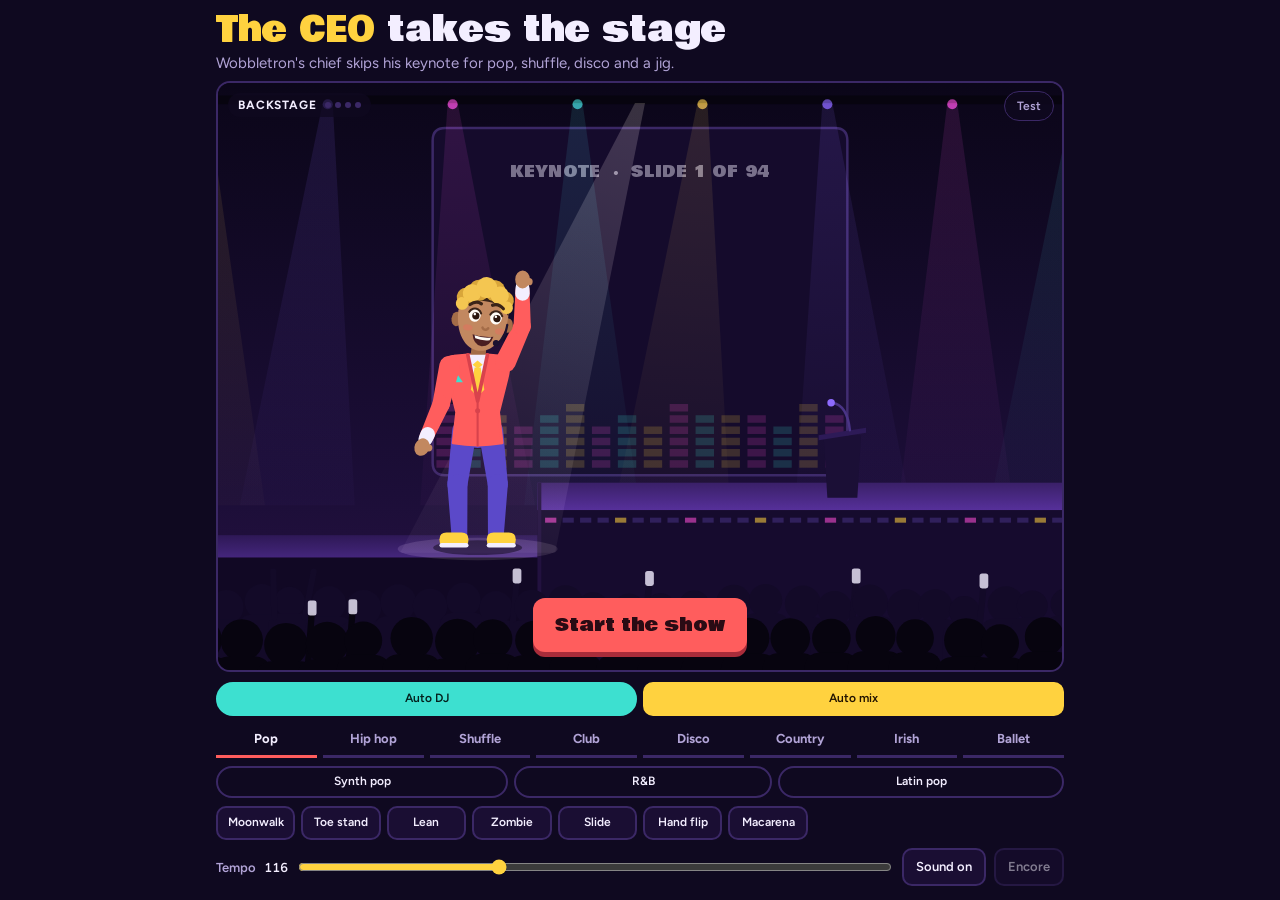
==== ceo-keynote-dance/index.html @ d590b56a "Add CEO Keynote Dance page A single-file dance toy served at /ceo-keynote-dance/. The source copy is" ====
<!DOCTYPE html>
<html lang="en">
<head>
<meta charset="utf-8">
<meta name="viewport" content="width=device-width, initial-scale=1">
<title>CEO Keynote Dance</title>
<link href="https://fonts.googleapis.com/css2?family=Bowlby+One&family=Figtree:wght@400;600;700&display=swap" rel="stylesheet">
<style>
:root{
  /* layout: one-screen stage toy. Title strip, the stage canvas takes all spare height, control deck docked below. */
  --night:#0F0920;
  --deck:#1A0E33;
  --line:#3B2866;
  --coral:#FF5D5D;
  --sun:#FFD23F;
  --aqua:#3DE0D0;
  --paper:#F3EEFF;
  --muted:#B1A3D6;
  --display:"Bowlby One","Arial Black",Impact,sans-serif;
  --body:"Figtree",system-ui,-apple-system,"Segoe UI",Roboto,sans-serif;
  color-scheme:dark;
}
*{box-sizing:border-box}
[hidden]{display:none!important}
html,body{height:100%;margin:0}
body{background:var(--night);color:var(--paper);font-family:var(--body);-webkit-font-smoothing:antialiased;overscroll-behavior:none}
.app{height:100%;min-height:640px;max-width:880px;margin:0 auto;display:flex;flex-direction:column}

.top{padding:12px 16px 8px}
h1{font-family:var(--display);font-weight:400;font-size:clamp(21px,6vw,34px);line-height:1.05;margin:0;color:var(--sun);text-wrap:balance}
h1 span{color:var(--paper)}
.top p{margin:5px 0 0;color:var(--muted);font-size:14px;line-height:1.35}
@media (max-height:780px){ .top p{display:none} }

.stage{position:relative;flex:1 1 auto;min-height:280px;margin:0 16px;border:2px solid var(--line);border-radius:14px;overflow:hidden;background:#0B0619}
canvas{position:absolute;inset:0;width:100%;height:100%;display:block;touch-action:manipulation;cursor:pointer}
.hud{position:absolute;top:10px;left:10px;max-width:calc(100% - 76px);display:flex;align-items:center;gap:8px;padding:5px 10px;border-radius:999px;background:rgba(15,9,32,.74);font-size:12px;font-weight:700;letter-spacing:.07em;text-transform:uppercase;pointer-events:none}
#now{min-width:0;overflow:hidden;text-overflow:ellipsis;white-space:nowrap}
.dots{display:flex;gap:4px;flex:none}
.dots i{width:6px;height:6px;border-radius:50%;background:var(--line)}
.dots i.on{background:var(--sun)}
.go{position:absolute;left:50%;bottom:18px;transform:translateX(-50%);font-family:var(--display);font-size:18px;color:#2A0B14;background:var(--coral);border:0;border-radius:12px;padding:13px 22px;box-shadow:0 5px 0 #A92C3A;cursor:pointer;white-space:nowrap}
.go:active{transform:translate(-50%,3px);box-shadow:0 2px 0 #A92C3A}
.hint{position:absolute;left:50%;bottom:8px;transform:translateX(-50%);margin:0;font-size:12px;font-weight:600;color:var(--paper);background:rgba(15,9,32,.74);padding:4px 10px;border-radius:999px;pointer-events:none;white-space:nowrap}
.hint.warn{background:var(--coral);color:#2A0B14}
.mini{position:absolute;top:8px;right:8px;font:600 12px/1 var(--body);color:var(--muted);background:rgba(15,9,32,.74);border:1px solid var(--line);border-radius:999px;padding:8px 12px;cursor:pointer}
.mini:disabled{opacity:.6;cursor:default}
.report{position:absolute;inset:8px;z-index:2;display:flex;flex-direction:column;gap:8px;padding:14px;border:2px solid var(--line);border-radius:12px;background:rgba(15,9,32,.96);font-size:13px;line-height:1.4;overflow:auto}
.report h2{font-family:var(--display);font-weight:400;font-size:18px;margin:0;color:var(--sun)}
.report .sum{margin:0;font-weight:700}
.report .sum.ok{color:var(--aqua)}
.report .sum.bad{color:var(--coral)}
.report ul{margin:0;padding:0;list-style:none;display:grid;gap:6px}
.report li{display:grid;grid-template-columns:1.2em 1fr;gap:0 6px}
.report li b{color:var(--aqua)}
.report li.bad b{color:var(--coral)}
.report li small{grid-column:2;color:var(--muted);font-size:12px}
.report .btn{align-self:flex-start}

.deck{padding:10px 16px 14px;display:flex;flex-direction:column;gap:8px}
.autos{display:grid;grid-template-columns:1fr 1fr;gap:6px}
.autos > *{min-height:34px}
.tabs{display:grid;grid-template-columns:repeat(4,1fr);gap:6px}
.tab{position:relative;font:700 13px/1.1 var(--body);color:var(--muted);background:transparent;border:0;border-bottom:3px solid var(--line);min-height:34px;padding:4px 2px;cursor:pointer}
.tab[aria-pressed="true"]{color:var(--paper);border-bottom-color:var(--coral)}
.styles,.moves{transform-origin:50% 0}
.flip{animation:flip .28s ease-out}
@keyframes flip{from{transform:perspective(520px) rotateX(-80deg);opacity:0}to{transform:none;opacity:1}}
@media (prefers-reduced-motion:reduce){ .flip{animation:none} }
@media (max-height:680px){ .stage{min-height:240px} }
.styles{display:flex;gap:6px;min-height:32px}
.moves{display:grid;grid-template-columns:repeat(5,1fr);grid-auto-rows:34px;gap:6px;min-height:74px}
.pill,.chip,.btn{position:relative;font:600 13px/1.1 var(--body);color:var(--paper);background:var(--deck);border:2px solid var(--line);cursor:pointer;padding:6px 4px}
.pill,.chip{font-size:12px;padding:4px 2px}
.pill{flex:1 1 auto;min-width:0;padding:4px 6px;white-space:nowrap;border-radius:999px;min-height:32px;background:transparent}
.pill[aria-pressed="true"]{background:var(--aqua);border-color:var(--aqua);color:#04201D}
.chip{border-radius:10px;min-height:34px}
.chip[aria-pressed="true"]{background:var(--sun);border-color:var(--sun);color:#221300}
.live::after{content:"";position:absolute;top:-4px;right:-4px;width:7px;height:7px;border-radius:50%;background:var(--coral);box-shadow:0 0 0 2px var(--night)}
.tab.live::after{top:3px;right:5px}
.btn{border-radius:10px;min-height:38px;padding:6px 12px;white-space:nowrap}
.btn[aria-pressed="false"]{color:var(--muted)}
.btn:disabled{opacity:.5;cursor:default}
.row{display:flex;align-items:center;gap:8px}
.tempo{display:flex;align-items:center;gap:8px;flex:1 1 auto;min-width:0;font-size:13px;font-weight:600;color:var(--muted)}
.tempo output{color:var(--paper);font-variant-numeric:tabular-nums;min-width:3ch}
.tempo input{flex:1 1 auto;min-width:60px;accent-color:var(--sun)}
button:focus-visible,input:focus-visible{outline:3px solid var(--aqua);outline-offset:2px}
@media (min-width:640px){
  .moves{grid-template-columns:repeat(10,1fr);min-height:34px}
  .tabs{grid-template-columns:repeat(8,1fr)}
  .top p{font-size:15px}
}
@media (max-width:379px){
  .pill{font-size:11px;padding:4px}
  .chip{font-size:11.5px}
}
</style>
</head>
<body>
<main class="app">
  <header class="top">
    <h1>The CEO <span>takes the stage</span></h1>
    <p>Wobbletron's chief skips his keynote for pop, shuffle, disco and a jig.</p>
  </header>

  <div class="stage">
    <canvas id="cv" role="img" aria-label="A cartoon man in a coral suit and yellow tie on a concert stage. He hops up from the side step and dances."></canvas>
    <div class="hud"><span id="now">Backstage</span><span class="dots" aria-hidden="true"><i></i><i></i><i></i><i></i></span></div>
    <button id="start" class="go" type="button">Start the show</button>
    <p id="hint" class="hint" hidden>Tap the stage for confetti</p>
    <button id="test" class="mini" type="button" aria-label="Run the self-test">Test</button>
    <div id="report" class="report" role="dialog" aria-labelledby="reportTitle" hidden>
      <h2 id="reportTitle">Self-test</h2>
      <p id="reportSum" class="sum"></p>
      <ul id="reportList"></ul>
      <button id="reportClose" class="btn" type="button">Close</button>
    </div>
  </div>

  <section class="deck" aria-label="Show controls">
    <div class="autos">
      <button type="button" id="autodj" class="pill" aria-pressed="true">Auto DJ</button>
      <button type="button" id="automix" class="chip" aria-pressed="true">Auto mix</button>
    </div>
    <div class="tabs" role="group" aria-label="Program">
      <button type="button" class="tab" data-tab="pop" aria-pressed="true">Pop</button>
      <button type="button" class="tab" data-tab="hiphop" aria-pressed="false">Hip hop</button>
      <button type="button" class="tab" data-tab="shuffle" aria-pressed="false">Shuffle</button>
      <button type="button" class="tab" data-tab="club" aria-pressed="false">Club</button>
      <button type="button" class="tab" data-tab="disco" aria-pressed="false">Disco</button>
      <button type="button" class="tab" data-tab="country" aria-pressed="false">Country</button>
      <button type="button" class="tab" data-tab="irish" aria-pressed="false">Irish</button>
      <button type="button" class="tab" data-tab="ballet" aria-pressed="false">Ballet</button>
    </div>
    <div class="styles" role="group" aria-label="Music style">
      <button type="button" class="pill" data-tab="pop" data-style="synthpop" aria-pressed="false">Synth pop</button>
      <button type="button" class="pill" data-tab="pop" data-style="rnb" aria-pressed="false">R&amp;B</button>
      <button type="button" class="pill" data-tab="pop" data-style="latin" aria-pressed="false">Latin pop</button>
      <button type="button" class="pill" data-tab="hiphop" data-style="hiphop" aria-pressed="false" hidden>Boom bap</button>
      <button type="button" class="pill" data-tab="hiphop" data-style="trap" aria-pressed="false" hidden>Trap</button>
      <button type="button" class="pill" data-tab="hiphop" data-style="funk" aria-pressed="false" hidden>Funk</button>
      <button type="button" class="pill" data-tab="shuffle" data-style="swing" aria-pressed="false" hidden>Electro swing</button>
      <button type="button" class="pill" data-tab="shuffle" data-style="slap" aria-pressed="false" hidden>Slap house</button>
      <button type="button" class="pill" data-tab="club" data-style="house" aria-pressed="false" hidden>House</button>
      <button type="button" class="pill" data-tab="club" data-style="techno" aria-pressed="false" hidden>Techno</button>
      <button type="button" class="pill" data-tab="club" data-style="dub" aria-pressed="false" hidden>Dub</button>
      <button type="button" class="pill" data-tab="club" data-style="bass" aria-pressed="false" hidden>Bass</button>
      <button type="button" class="pill" data-tab="disco" data-style="disco" aria-pressed="false" hidden>Disco</button>
      <button type="button" class="pill" data-tab="country" data-style="honkytonk" aria-pressed="false" hidden>Honky tonk</button>
      <button type="button" class="pill" data-tab="country" data-style="hoedown" aria-pressed="false" hidden>Hoedown</button>
      <button type="button" class="pill" data-tab="irish" data-style="jig" aria-pressed="false" hidden>Jig</button>
      <button type="button" class="pill" data-tab="ballet" data-style="swan" aria-pressed="false" hidden>Swan Lake</button>
      <button type="button" class="pill" data-tab="ballet" data-style="cygnets" aria-pressed="false" hidden>Cygnets</button>
      <button type="button" class="pill" data-tab="ballet" data-style="cancan" aria-pressed="false" hidden>Can-can</button>
      <button type="button" class="pill" data-tab="ballet" data-style="trepak" aria-pressed="false" hidden>Trepak</button>
      <button type="button" class="pill" data-tab="ballet" data-style="mountain" aria-pressed="false" hidden>Mtn King</button>
    </div>
    <div class="moves" role="group" aria-label="Dance move">
      <button type="button" class="chip" data-tab="pop" data-move="moonwalk" aria-pressed="false">Moonwalk</button>
      <button type="button" class="chip" data-tab="pop" data-move="toestand" aria-pressed="false">Toe stand</button>
      <button type="button" class="chip" data-tab="pop" data-move="lean" aria-pressed="false">Lean</button>
      <button type="button" class="chip" data-tab="pop" data-move="zombie" aria-pressed="false">Zombie</button>
      <button type="button" class="chip" data-tab="pop" data-move="slide" aria-pressed="false">Slide</button>
      <button type="button" class="chip" data-tab="pop" data-move="handflip" aria-pressed="false">Hand flip</button>
      <button type="button" class="chip" data-tab="pop" data-move="macarena" aria-pressed="false">Macarena</button>
      <button type="button" class="chip" data-tab="hiphop" data-move="toprock" aria-pressed="false" hidden>Top rock</button>
      <button type="button" class="chip" data-tab="hiphop" data-move="headspin" aria-pressed="false" hidden>Headspin</button>
      <button type="button" class="chip" data-tab="hiphop" data-move="dab" aria-pressed="false" hidden>Dab</button>
      <button type="button" class="chip" data-tab="hiphop" data-move="nae" aria-pressed="false" hidden>Nae nae</button>
      <button type="button" class="chip" data-tab="hiphop" data-move="gallop" aria-pressed="false" hidden>Gallop</button>
      <button type="button" class="chip" data-tab="hiphop" data-move="wave" aria-pressed="false" hidden>Wave</button>
      <button type="button" class="chip" data-tab="shuffle" data-move="shuffle" aria-pressed="false" hidden>Shuffle</button>
      <button type="button" class="chip" data-tab="shuffle" data-move="runman" aria-pressed="false" hidden>Running man</button>
      <button type="button" class="chip" data-tab="shuffle" data-move="tstep" aria-pressed="false" hidden>T-step</button>
      <button type="button" class="chip" data-tab="shuffle" data-move="charleston" aria-pressed="false" hidden>Charleston</button>
      <button type="button" class="chip" data-tab="shuffle" data-move="rubber" aria-pressed="false" hidden>Rubber legs</button>
      <button type="button" class="chip" data-tab="shuffle" data-move="sidekick" aria-pressed="false" hidden>Side kicks</button>
      <button type="button" class="chip" data-tab="shuffle" data-move="xjump" aria-pressed="false" hidden>X jump</button>
      <button type="button" class="chip" data-tab="club" data-move="floss" aria-pressed="false" hidden>Floss</button>
      <button type="button" class="chip" data-tab="club" data-move="bounce" aria-pressed="false" hidden>Bounce</button>
      <button type="button" class="chip" data-tab="club" data-move="jump" aria-pressed="false" hidden>Hands up</button>
      <button type="button" class="chip" data-tab="club" data-move="spin" aria-pressed="false" hidden>Spin jump</button>
      <button type="button" class="chip" data-tab="club" data-move="glide" aria-pressed="false" hidden>Glide</button>
      <button type="button" class="chip" data-tab="club" data-move="skank" aria-pressed="false" hidden>Skank</button>
      <button type="button" class="chip" data-tab="club" data-move="robot" aria-pressed="false" hidden>Robot</button>
      <button type="button" class="chip" data-tab="disco" data-move="disco" aria-pressed="false" hidden>Point</button>
      <button type="button" class="chip" data-tab="disco" data-move="hustle" aria-pressed="false" hidden>Hustle</button>
      <button type="button" class="chip" data-tab="disco" data-move="bump" aria-pressed="false" hidden>Bump</button>
      <button type="button" class="chip" data-tab="disco" data-move="roll" aria-pressed="false" hidden>Roll</button>
      <button type="button" class="chip" data-tab="disco" data-move="twist" aria-pressed="false" hidden>Twist</button>
      <button type="button" class="chip" data-tab="country" data-move="lasso" aria-pressed="false" hidden>Lasso</button>
      <button type="button" class="chip" data-tab="country" data-move="heeltoe" aria-pressed="false" hidden>Heel toe</button>
      <button type="button" class="chip" data-tab="country" data-move="grapevine" aria-pressed="false" hidden>Grapevine</button>
      <button type="button" class="chip" data-tab="country" data-move="heelclick" aria-pressed="false" hidden>Heel click</button>
      <button type="button" class="chip" data-tab="country" data-move="kneeslap" aria-pressed="false" hidden>Knee slap</button>
      <button type="button" class="chip" data-tab="country" data-move="rodeo" aria-pressed="false" hidden>Rodeo</button>
      <button type="button" class="chip" data-tab="irish" data-move="jigstep" aria-pressed="false" hidden>Jig step</button>
      <button type="button" class="chip" data-tab="irish" data-move="sevens" aria-pressed="false" hidden>Sevens</button>
      <button type="button" class="chip" data-tab="irish" data-move="trebles" aria-pressed="false" hidden>Trebles</button>
      <button type="button" class="chip" data-tab="ballet" data-move="pirouette" aria-pressed="false" hidden>Pirouette</button>
      <button type="button" class="chip" data-tab="ballet" data-move="leap" aria-pressed="false" hidden>Leap</button>
      <button type="button" class="chip" data-tab="ballet" data-move="swan" aria-pressed="false" hidden>Swan</button>
      <button type="button" class="chip" data-tab="ballet" data-move="cygnets" aria-pressed="false" hidden>Cygnets</button>
      <button type="button" class="chip" data-tab="ballet" data-move="cancan" aria-pressed="false" hidden>Can-can</button>
      <button type="button" class="chip" data-tab="ballet" data-move="squat" aria-pressed="false" hidden>Squats</button>
      <button type="button" class="chip" data-tab="ballet" data-move="sneak" aria-pressed="false" hidden>Sneak</button>
    </div>
    <div class="row">
      <label class="tempo" for="tempo">Tempo <output id="bpm" for="tempo">116</output>
        <input id="tempo" type="range" min="84" max="180" step="2" value="116">
      </label>
      <button id="sound" class="btn" type="button" aria-pressed="true">Sound on</button>
      <button id="encore" class="btn" type="button" disabled>Encore</button>
    </div>
  </section>
</main>

<script>
(() => {
'use strict';
const $ = id => document.getElementById(id);
const cv = $('cv'), ctx = cv.getContext('2d');
const reduce = !!(window.matchMedia && matchMedia('(prefers-reduced-motion: reduce)').matches);
const PI = Math.PI, TAU = PI * 2;
const lerp = (a, b, t) => a + (b - a) * t;
const clamp = (v, a, b) => v < a ? a : v > b ? b : v;
const frac = v => v - Math.floor(v);
const mod = (a, n) => ((a % n) + n) % n;
const ease = t => t < .5 ? 4 * t * t * t : 1 - Math.pow(-2 * t + 2, 3) / 2;
const easeOut = t => 1 - Math.pow(1 - clamp(t, 0, 1), 3);
const dip = b => .5 + .5 * Math.cos(TAU * b);            // 1 on the beat, 0 between beats
const hash = n => frac(Math.sin(n * 127.1 + 311.7) * 43758.5453);
const C = { coral:'#FF5D5D', sun:'#FFD23F', aqua:'#3DE0D0', paper:'#F3EEFF', violet:'#8E6BFF' };
const hexA = (hex, a) => { const n = parseInt(hex.slice(1), 16); return `rgba(${n >> 16},${(n >> 8) & 255},${n & 255},${a})`; };

/* ---------- sizing: a 400-unit-wide virtual scene, centred, background bleeds to the edges ---------- */
const VW = 400;
let cw = 1, ch = 1, dpr = 1, S = 1, ox = 0, VH = 470, X0 = 0, X1 = 400, FLOOR = 330;
function resize(){
  const r = cv.getBoundingClientRect();
  dpr = Math.min(window.devicePixelRatio || 1, 2);
  cw = Math.max(1, r.width); ch = Math.max(1, r.height);
  cv.width = Math.round(cw * dpr); cv.height = Math.round(ch * dpr);
  S = Math.min(cw / VW, ch / 470); ox = (cw - VW * S) / 2; VH = ch / S;
  X0 = -ox / S; X1 = (cw - ox) / S; FLOOR = VH - 140;
}
if (window.ResizeObserver) new ResizeObserver(resize).observe(cv);
window.addEventListener('resize', resize);
resize();

/* ---------- music styles and show structure ---------- */
const STYLES = {
  house:  { label:'House',  wall:'HOUSE PARTY',   bpm:126, vol:1.5, cols:['#FFD23F', '#3DE0D0', '#FF5D5D', '#8E6BFF'] },
  techno: { label:'Techno', wall:'TECHNO BUNKER', bpm:134, vol:1.5, cols:['#3DE0D0', '#F3EEFF', '#4D7CFF', '#8E6BFF'] },
  dub:    { label:'Dub',    wall:'DUB SESSION',   bpm:140, vol:1.15, cols:['#5FE08A', '#FFD23F', '#FF5D5D', '#2FBF71'] },
  bass:   { label:'Bass',   wall:'BASS DROP',     bpm:140, vol:1, cols:['#FF4FD8', '#8E6BFF', '#4D7CFF', '#FF5D5D'] },
  // public-domain classics: Tchaikovsky (Swan Lake 1877, The Nutcracker 1892), Offenbach (1858), Grieg (1875)
  swan:     { label:'Swan Lake', wall:'SWAN LAKE',     bpm:108, vol:.42, classical:true, costume:'tutu', cols:['#BFE3FF', '#F3EEFF', '#FFB7D5', '#8E6BFF'] },
  cygnets:  { label:'Cygnets',   wall:'LITTLE SWANS',  bpm:108, vol:.5, classical:true, costume:'tutu', cols:['#FFB7D5', '#F3EEFF', '#BFE3FF', '#FFD23F'] },
  cancan:   { label:'Can-can',   wall:'CAN-CAN',       bpm:152, vol:.85, classical:true, costume:'tutu', cols:['#FF5D5D', '#FFD23F', '#FF4FD8', '#F3EEFF'] },
  trepak:   { label:'Trepak',    wall:'TREPAK',        bpm:150, vol:1, classical:true, costume:'hat',  cols:['#FF5D5D', '#F3EEFF', '#FFD23F', '#4D7CFF'] },
  mountain: { label:'Mtn King',  wall:'MOUNTAIN KING', bpm:100, accel:9, vol:1, classical:true, cols:['#5FE08A', '#FF9A3D', '#8E6BFF', '#FF5D5D'] },
  // hip hop, funk and country: original grooves written for this page
  hiphop:    { label:'Boom bap',   wall:'BLOCK PARTY', bpm:94,  vol:1.2, costume:'cap', cols:['#FFD23F', '#FF5D5D', '#3DE0D0', '#F3EEFF'] },
  trap:      { label:'Trap',       wall:'808 CYPHER',  bpm:140, vol:1.25, costume:'cap', cols:['#FF5D5D', '#8E6BFF', '#FF4FD8', '#4D7CFF'] },
  funk:      { label:'Funk',       wall:'FUNK BREAK',  bpm:112, vol:1.35, costume:'cap', cols:['#FF9A3D', '#FFD23F', '#FF4FD8', '#3DE0D0'] },
  honkytonk: { label:'Honky tonk', wall:'HONKY TONK',  bpm:120, vol:1.5, tune:true, costume:'cowboy', cols:['#FFB347', '#FFD23F', '#FF5D5D', '#F3EEFF'] },
  hoedown:   { label:'Hoedown',    wall:'BARN DANCE',  bpm:132, vol:.8, tune:true, costume:'cowboy', cols:['#FFD23F', '#5FE08A', '#FF9A3D', '#F3EEFF'] },
  // pop, shuffle and disco: more original grooves. The jig is "The Irish Washerwoman", a traditional tune first printed in 1788
  synthpop: { label:'Synth pop',     wall:'POP SHOW',       bpm:116, vol:1.35, costume:'fedora', cols:['#FF4FD8', '#3DE0D0', '#FFD23F', '#8E6BFF'] },
  rnb:      { label:'R&B',           wall:'CLUB BANGER',    bpm:104, vol:1.45, costume:'fedora', cols:['#F3EEFF', '#FF4FD8', '#8E6BFF', '#FFD23F'] },
  latin:    { label:'Latin pop',     wall:'FIESTA',         bpm:104, vol:.8, tune:true, costume:'fedora', cols:['#FF5D5D', '#FFD23F', '#5FE08A', '#FF9A3D'] },
  swing:    { label:'Electro swing', wall:'SWING THING',    bpm:126, vol:.88, tune:true, cols:['#FFD23F', '#F3EEFF', '#FF9A3D', '#FF5D5D'] },
  slap:     { label:'Slap house',    wall:'SHUFFLE CIRCLE', bpm:124, vol:1.35, cols:['#3DE0D0', '#4D7CFF', '#FF4FD8', '#F3EEFF'] },
  disco:    { label:'Disco',         wall:'GLITTER BALL',   bpm:118, vol:.97, tune:true, cols:['#FF4FD8', '#FFD23F', '#3DE0D0', '#FF5D5D'] },
  jig:      { label:'Jig',           wall:'IRISH JIG',      bpm:116, vol:.68, tune:true, cols:['#5FE08A', '#F3EEFF', '#FF9A3D', '#2FBF71'] }
};
const STYLE_ORDER = ['synthpop', 'swing', 'disco', 'jig', 'hiphop', 'latin', 'honkytonk', 'swan', 'slap', 'house', 'rnb', 'funk', 'cancan', 'techno',
  'hoedown', 'cygnets', 'trap', 'dub', 'trepak', 'bass', 'mountain'];   // Auto DJ running order
const rotate = s => STYLE_ORDER[(STYLE_ORDER.indexOf(s) + 1) % STYLE_ORDER.length];
const tuneful = s => !!(STYLES[s].classical || STYLES[s].tune);   // styles whose melody plays on through the build
const AUTO_MOVES = {                             // each style draws on the moves of its own page, so the page of buttons only turns when the music does
  house:  ['bounce', 'floss', 'jump', 'spin', 'glide', 'skank', 'robot'],
  techno: ['robot', 'floss', 'jump', 'glide', 'spin', 'bounce'],
  dub:    ['skank', 'glide', 'bounce', 'floss', 'robot', 'spin'],
  bass:   ['jump', 'robot', 'floss', 'skank', 'spin', 'bounce'],
  swan:     ['swan', 'pirouette', 'leap', 'swan'],
  cygnets:  ['cygnets', 'cygnets', 'pirouette', 'cygnets'],
  cancan:   ['cancan', 'cancan', 'leap', 'cancan'],
  trepak:   ['squat', 'squat', 'pirouette', 'squat'],
  mountain: ['sneak', 'sneak', 'sneak', 'sneak'],
  hiphop:    ['toprock', 'headspin', 'dab', 'nae', 'gallop', 'wave'],
  trap:      ['dab', 'nae', 'headspin', 'toprock', 'wave', 'gallop'],
  funk:      ['toprock', 'gallop', 'headspin', 'wave', 'nae', 'dab'],
  honkytonk: ['heeltoe', 'lasso', 'grapevine', 'kneeslap', 'rodeo', 'heelclick'],
  hoedown:   ['heelclick', 'kneeslap', 'grapevine', 'rodeo', 'lasso', 'heeltoe'],
  synthpop:  ['toestand', 'moonwalk', 'lean', 'zombie', 'slide', 'moonwalk'],
  rnb:       ['handflip', 'slide', 'toestand', 'handflip', 'lean', 'moonwalk'],
  latin:     ['macarena', 'macarena', 'handflip', 'slide'],
  swing:     ['charleston', 'rubber', 'xjump', 'runman', 'sidekick', 'tstep'],
  slap:      ['runman', 'tstep', 'sidekick', 'shuffle', 'xjump', 'charleston'],
  disco:     ['disco', 'hustle', 'bump', 'roll', 'twist'],
  jig:       ['jigstep', 'sevens', 'trebles', 'jigstep', 'sevens']
};
const LABEL = { bounce:'Bounce', disco:'Point', jump:'Hands up', wave:'Wave', robot:'Robot', spin:'Spin jump', glide:'Glide', floss:'Floss', shuffle:'Shuffle', skank:'Skank', twist:'Twist',
  pirouette:'Pirouette', leap:'Leap', swan:'Swan', cygnets:'Cygnets', cancan:'Can-can', squat:'Squats', sneak:'Sneak',
  dab:'Dab', nae:'Nae nae', gallop:'Gallop', moonwalk:'Moonwalk', toprock:'Top rock', headspin:'Headspin',
  lasso:'Lasso', heeltoe:'Heel toe', grapevine:'Grapevine', heelclick:'Heel click', kneeslap:'Knee slap', rodeo:'Rodeo',
  toestand:'Toe stand', lean:'Lean', zombie:'Zombie', slide:'Slide', handflip:'Hand flip', macarena:'Macarena',
  runman:'Running man', tstep:'T-step', charleston:'Charleston', rubber:'Rubber legs', sidekick:'Side kicks', xjump:'X jump',
  hustle:'Hustle', bump:'Bump', roll:'Roll', jigstep:'Jig step', sevens:'Sevens', trebles:'Trebles' };
const KINDS = ['spin', 'clap', 'drop', 'point'];

const STEPX = 70, STEPDROP = 40, STAGE_L = 118, CX = 200, DROP = 4;
let started = false, beat = 0, bpm = 116, idleT = 0, lastT = 0;
// Beats below are counted from the moment he lands. A section is 32 beats and ends in a build and a drop.
let sec = { start: 0, style: 'synthpop' }, next = { at: 32, style: 'swing', build: 4, riser: false };
let autoDJ = true, pickedStyle = 'auto', phraseBase = 0;
let mode = 'auto', manualMove = 'bounce', sw = null, swCount = 0, moveName = 'bounce', phase = 'idle';
let introFrom = { x: STEPX, level: STEPDROP };
const anchor = { x: STEPX, level: STEPDROP, lift: 0 };
let travel = 0, shake = 0, flash = 0, energy = .3, pop = 0, tapHop = 0, tapHopV = 0;
const wear = { tutu: 0, hat: 0, cap: 0, cowboy: 0, fedora: 0 };   // how far on each costume piece is, 0 to 1
let tieA = 0, tieV = 0, hairX = 0, hairXV = 0, hairY = 0, hairYV = 0, lastHX = null, lastHY = null, blink = 0, nextBlink = 2;
const parts = [], puffs = [];

const basePose = () => ({ x:0, y:0, lean:0, tilt:0, head:0, turn:0, hipTilt:0, shTilt:0, lS:.22, lE:.2, rS:.22, rE:.2,
  lfx:-13, lfy:0, rfx:13, rfy:0, lToe:.7, rToe:.7, lK:.55, rK:.55, lz:0, rz:0, pointe:0, lHeel:0, rHeel:0, mouth:.55, brow:0, browT:0,
  sx:1, sy:1, flip:1, rot:0, lBack:false, rBack:false, over:false, rope:null, face:'smile' });
const SMOOTH = ['x','y','lean','tilt','head','turn','hipTilt','shTilt','lS','lE','rS','rE','lfx','lfy','rfx','rfy','lToe','rToe','lK','rK','lz','rz','pointe','lHeel','rHeel','mouth','brow','browT'];
let cur = basePose(); cur.mouth = 0;

/* ---------- dance moves: each fills a pose for beat position b (arm angle 0 hangs down, PI/2 out sideways, PI up) ---------- */
function blendKeys(p, A, B, k){ for (const f in B) p[f] = lerp(A[f], B[f], k); }
function discoKey(i){
  const up = mod(i, 2) === 0, mir = mod(Math.floor(i / 4), 2) === 1;
  const k = up ? { aS:2.5, aE:.1, x:-9, lean:-.08, head:-.1, turn:.8 } : { aS:-.45, aE:-.2, x:9, lean:.08, head:.12, turn:-.5 };
  return mir ? { lS:k.aS, lE:k.aE, rS:.8, rE:-1.45, x:-k.x, lean:-k.lean, head:-k.head, turn:-k.turn }
             : { rS:k.aS, rE:k.aE, lS:.8, lE:-1.45, x:k.x, lean:k.lean, head:k.head, turn:k.turn };
}
const ROBO = [
  { lS:PI/2, lE:PI/2,  rS:PI/2, rE:-PI/2, head:.2,  lean:0,   x:0,  turn:-1 },
  { lS:PI/2, lE:-PI/2, rS:PI/2, rE:PI/2,  head:-.2, lean:0,   x:0,  turn:1 },
  { lS:PI,   lE:0,     rS:.12,  rE:0,     head:.08, lean:.1,  x:6,  turn:0 },
  { lS:.12,  lE:0,     rS:PI,   rE:0,     head:-.08, lean:-.1, x:-6, turn:0 }
];
function flossKey(i){                           // straight arms swing one way while the hips swing the other
  const dir = mod(i, 2) === 0 ? -1 : 1;
  const k = { x:-dir * 12, lean:dir * .05, head:-dir * .06, turn:dir * .45, lE:.04, rE:.04 };
  if (dir > 0){ k.rS = .62; k.lS = -.8; } else { k.lS = .62; k.rS = -.8; }
  return k;
}

function runMan(t, p){                           // running man: one foot lifts and lands in front while the other slides back; t counts steps
  const f = frac(t), L = Math.floor(t) % 2 === 0, a = Math.cos(PI * f) * (L ? 1 : -1);
  const lift = 18 * Math.sin(PI * f), zF = lerp(-1, 1, ease(f)), zO = lerp(1, -1, ease(clamp((f - .5) / .5, 0, 1)));
  p.lfx = -9; p.rfx = 9; p.y = -5 - 5 * dip(2 * t); p.lToe = p.rToe = .25;
  if (L){ p.lfy = lift; p.lz = zF; p.rz = zO; p.lK = .15; } else { p.rfy = lift; p.rz = zF; p.lz = zO; p.rK = .15; }
  p.lS = .3 + .1 * a; p.lE = 1.15 + .55 * a; p.rS = .3 - .1 * a; p.rE = 1.15 - .55 * a; p.head = .05 * a;
}
function tStep(g, d, p){                         // T-step: one foot taps out while the other swivels heel and toe; g counts taps, d is the direction
  const h = frac(g), even = Math.floor(g) % 2 === 0, lift = 12 * Math.sin(PI * h), out = lerp(24, 13, Math.sin(PI * h)), a = Math.sin(PI * g);
  p.y = -6 - 4 * dip(g); p.turn = d * .7; p.lean = d * .05;
  if (d > 0){ p.rfx = out; p.rfy = lift; p.rK = .3; p.lfx = -8; p.lToe = even ? .9 : -.7; p.rToe = .8; }
  else { p.lfx = -out; p.lfy = lift; p.lK = .3; p.rfx = 8; p.rToe = even ? .9 : -.7; p.lToe = .8; }
  p.lS = .95 + .3 * a; p.rS = .95 - .3 * a; p.lE = p.rE = .45;
}
function stiff(p){                               // Irish step dance posture: arms pinned to the sides, up on the toes, feet together and turned out
  p.lS = p.rS = .1; p.lE = p.rE = .04; p.pointe = .6; p.lfx = -6; p.rfx = 6; p.lToe = p.rToe = .5; p.lK = p.rK = .3; p.mouth = .3; p.brow = .3;
}

const MOVES = {
  bounce(b, p){
    const s = Math.sin(PI * b), sway = Math.sin(PI * b / 2);
    p.x = 10 * sway; p.y = -8 * dip(b); p.lean = .06 * sway; p.head = .09 * s; p.turn = .5 * sway;
    p.lS = .55 + .32 * s; p.lE = 1.2 + .35 * s; p.rS = .55 - .32 * s; p.rE = 1.2 - .35 * s;
    const up = Math.sin(PI * frac(b)) * 7;
    if (Math.floor(b) % 2 === 0){ p.lfy = up; p.lK = .2; } else { p.rfy = up; p.rK = .2; }
  },
  disco(b, p){
    const i = Math.floor(b);
    blendKeys(p, discoKey(i - 1), discoKey(i), easeOut(frac(b) / .3));
    p.y = -7 * dip(b);
  },
  jump(b, p){
    const air = Math.sin(PI * frac(b)), s = Math.sin(PI * b);
    p.y = 28 * air; p.lfy = p.rfy = 23 * air;
    p.lS = 2.6 + .3 * s; p.rS = 2.6 - .3 * s; p.lE = p.rE = .25;
    p.lean = .08 * s; p.head = .08 * s; p.mouth = .9; p.face = 'joy';
    const sq = Math.pow(dip(b), 6); p.sy = 1 - .08 * sq; p.sx = 1 + .05 * sq;
  },
  wave(b, p){
    const f = PI * b;
    p.y = -5 * dip(b); p.x = 7 * Math.sin(f / 2);
    p.lean = .09 * Math.sin(f - 1.6); p.head = .14 * Math.sin(f - 1.6); p.turn = .7 * Math.sin(f - 1.6);
    p.lS = PI / 2 + .5 * Math.sin(f - .8); p.lE = .75 * Math.sin(f + .4);
    p.rS = PI / 2 + .5 * Math.sin(f - 2.4); p.rE = .75 * Math.sin(f - 3.6);
  },
  robot(b, p){
    const i = Math.floor(b), n = ROBO.length;
    blendKeys(p, ROBO[mod(i - 1, n)], ROBO[mod(i, n)], easeOut(frac(b) / .18));
    p.y = -5 * (1 - clamp(frac(b) / .25, 0, 1));
    p.lfx = -17; p.rfx = 17; p.mouth = .1; p.brow = .6;
  },
  spin(b, p){
    const c = mod(b, 4);
    if (c < 1){
      p.y = -6 * dip(c); p.lean = -.12; p.lS = .9; p.lE = .6; p.rS = -.3; p.rE = -.5; p.head = -.1; p.turn = -.6;
    } else if (c < 2){
      const q = ease(c - 1);
      p.y = lerp(-6, -24, q); p.lean = lerp(-.12, 0, q);
      p.lS = lerp(.9, .6, q); p.lE = lerp(.6, -1.2, q); p.rS = lerp(-.3, .6, q); p.rE = lerp(-.5, -1.2, q);
    } else if (c < 3){
      const q = c - 2;
      p.y = 46 * Math.sin(PI * q); p.lfy = p.rfy = 41 * Math.sin(PI * q);
      p.flip = Math.cos(TAU * q);
      p.lS = p.rS = 2.9; p.lE = p.rE = .1; p.sy = 1.05; p.sx = .96; p.lfx = -8; p.rfx = 8;
    } else {
      const q = c - 3, sq = 1 - easeOut(q / .45);
      p.sy = 1 - .14 * sq; p.sx = 1 + .1 * sq; p.y = -10 * sq;
      p.lS = p.rS = 1.95; p.lE = p.rE = .3; p.lfx = -20; p.rfx = 20; p.face = 'joy'; p.mouth = 1;
    }
  },
  glide(b, p){
    const a = TAU * b / 8, f = TAU * b;
    p.lean = -.16 * Math.cos(a); p.head = .1 * Math.cos(a); p.turn = Math.cos(a); p.y = -5 * dip(b);
    p.lfx = -14 + 7 * Math.sin(f); p.rfx = 14 - 7 * Math.sin(f);
    p.lfy = Math.max(0, Math.sin(f)) * 4; p.rfy = Math.max(0, -Math.sin(f)) * 4;
    p.lToe = .2 + .7 * Math.sin(f); p.rToe = .2 - .7 * Math.sin(f);
    p.lS = .5 + .5 * Math.sin(PI * b); p.rS = .5 - .5 * Math.sin(PI * b); p.lE = p.rE = .6;
    return 70 * Math.sin(a);
  },
  floss(b, p){
    const i = Math.floor(b), f = frac(b), k = ease(clamp(f / .75, 0, 1));
    blendKeys(p, flossKey(i - 1), flossKey(i), k);
    const m = mod(k > .5 ? i : i - 1, 6);        // which arm passes behind the body on this swing
    p.rBack = m === 1 || m === 5; p.lBack = m === 2 || m === 4;
    p.y = -6 - 3 * Math.sin(PI * f); p.lfx = -17; p.rfx = 17; p.mouth = .75;
  },
  shuffle(b, p){                                 // the two foundation steps back to back: running man, T-step across, and again the other way
    const c = mod(b, 8);
    p.mouth = .65;
    if (c < 2){ runMan(c, p); return -26; }
    if (c < 4){ tStep((c - 2) * 2, 1, p); return -26 + 26 * (c - 2); }
    if (c < 6){ runMan(c - 4, p); return 26; }
    tStep((c - 6) * 2, -1, p); return 26 - 26 * (c - 6);
  },
  skank(b, p){
    const f = frac(b), L = Math.floor(b) % 2 === 0, s = Math.sin(PI * b);
    p.y = -9 * dip(b) - 2; p.lean = .07 * s; p.shTilt = .1 * s; p.head = -.08 * s; p.x = 6 * s; p.turn = .3 * s;
    const lift = 11 * Math.sin(PI * f);
    if (L){ p.lfy = lift; p.lK = .2; p.rS = .35; p.rE = 1.55; p.lS = .2; p.lE = .25; }
    else { p.rfy = lift; p.rK = .2; p.lS = .35; p.lE = 1.55; p.rS = .2; p.rE = .25; }
  },
  twist(b, p){
    const s = Math.sin(PI * b), low = .5 - .5 * Math.cos(PI * b / 2);
    p.x = 7 * s; p.y = -9 - 10 * low - 3 * dip(b); p.hipTilt = -.06 * s; p.shTilt = .12 * s; p.lean = -.05 * s;
    p.lK = .9 * s; p.rK = -.9 * s; p.lToe = .2 + .7 * s; p.rToe = .2 - .7 * s;
    p.lS = .5 - .28 * s; p.lE = 1.25 + .3 * s; p.rS = .5 + .28 * s; p.rE = 1.25 - .3 * s;
    p.turn = -.5 * s; p.head = .06 * s;
  },
  pirouette(b, p){                               // prepare, two turns on one leg with the other foot at the knee, finish open
    const c = mod(b, 4);
    if (c < 1){
      const q = ease(c);
      p.y = -11 * q; p.lfx = -16; p.rfx = 19; p.lS = 1.55; p.lE = .1; p.rS = .9; p.rE = -1.2; p.turn = -.4;
    } else if (c < 3){
      p.flip = Math.cos(TAU * 2 * ease((c - 1) / 2));
      p.pointe = 1; p.y = 6; p.lfx = -2; p.lK = .1; p.lToe = .1;
      p.rfx = 7; p.rfy = 40; p.rK = 1.15;
      p.lS = p.rS = 2.95; p.lE = p.rE = .95;      // arms rounded overhead
      p.face = 'calm'; p.mouth = 0;
    } else {
      const q = easeOut((c - 3) / .4);
      p.y = -5 * q; p.lfx = -8; p.rfx = lerp(7, 34, q); p.rToe = 1; p.rK = .2;
      p.lS = p.rS = lerp(2.95, 1.75, q); p.lE = p.rE = lerp(.95, .2, q); p.head = .08; p.turn = .5; p.mouth = .9;
    }
  },
  leap(b, p){                                    // run, plie, then a split leap across the stage; back the other way next time
    const c = mod(b, 8), d = c < 4 ? 1 : -1, u = c < 4 ? c : c - 4;
    p.turn = d * .7;
    if (u < 1.5){
      const st = Math.sin(TAU * u);
      p.y = -6 - 4 * Math.abs(st); p.lean = d * .06;
      p.lfx = -12 + 8 * st * d; p.rfx = 12 + 8 * st * d; p.lfy = Math.max(0, st) * 6; p.rfy = Math.max(0, -st) * 6;
      p.lS = p.rS = 1.3; p.lE = p.rE = .2;
      return d * lerp(-80, -48, u / 1.5);
    }
    if (u < 2){
      const q = (u - 1.5) / .5;
      p.y = -22 * ease(q); p.lS = p.rS = lerp(1.3, .5, q); p.lfx = -17; p.rfx = 17;
      return d * lerp(-48, -40, q);
    }
    if (u < 3){
      const q = u - 2, k = Math.sin(PI * q), sp = Math.min(1, k * 1.6);
      p.y = 58 * k; p.lfx = -14 - 56 * sp; p.rfx = 14 + 56 * sp; p.lfy = p.rfy = p.y + 70 * sp;
      p.lK = p.rK = .12; p.lToe = p.rToe = 1; p.pointe = 1;
      p.lS = p.rS = lerp(.5, 2.05, sp); p.lE = p.rE = .12; p.face = 'joy'; p.mouth = 1; p.sy = 1.03;
      return d * lerp(-40, 56, q);
    }
    const q = u - 3, sq = 1 - easeOut(q / .5);
    p.y = -16 * sq; p.sy = 1 - .1 * sq; p.lS = p.rS = lerp(2.05, 1.6, q); p.lE = p.rE = .2; p.lfx = -16; p.rfx = 16;
    return d * lerp(56, 80, easeOut(q));
  },
  swan(b, p){                                    // tiny steps on tiptoe while the arms rise and fall like wings
    const w = Math.sin(PI * b), w2 = Math.sin(PI * b - .9), st = Math.sin(TAU * b * 2), sway = Math.sin(PI * b / 2);
    p.pointe = 1; p.y = 6; p.lfx = -5; p.rfx = 5; p.lToe = p.rToe = .15; p.lK = p.rK = .25;
    p.lfy = Math.max(0, st) * 2.5; p.rfy = Math.max(0, -st) * 2.5;
    p.lS = p.rS = 1.5 + .7 * w; p.lE = p.rE = -.75 * w2;      // shoulders lead, wrists trail
    p.head = .12 * sway; p.turn = .8 * sway; p.lean = .04 * sway;
    p.face = 'calm'; p.mouth = 0;
    return 46 * Math.sin(TAU * b / 8);
  },
  cygnets(b, p){                                 // arms crossed low, feet springing apart and crossing, heads snapping side to side
    const i = Math.floor(b), f = frac(b), open = i % 2 === 0, hop = Math.sin(PI * f);
    const w = lerp(open ? -3 : 15, open ? 15 : -3, easeOut(f / .3));
    p.lS = p.rS = -.5; p.lE = p.rE = -.12;
    p.pointe = .8; p.y = 2 + 5 * hop; p.lfx = -w; p.rfx = w; p.lfy = p.rfy = 3 * hop; p.lToe = p.rToe = .3;
    if (i % 4 === 3){ p.rfy = 20 * hop; p.rK = 1; p.rfx = 6; }
    const hd = mod(Math.floor(b / 2), 2) === 0 ? 1 : -1;
    p.turn = hd; p.head = hd * .1; p.brow = .5; p.browT = .3; p.mouth = .2;
    return 44 * Math.sin(TAU * b / 8);
  },
  cancan(b, p){                                  // knee up, then a high kick; two beats per leg
    const c = mod(b, 4), L = c < 2, u = L ? c : c - 2, s = L ? -1 : 1;
    let fx, fy;
    p.lS = p.rS = .8; p.lE = p.rE = -1.45; p.shTilt = .1 * Math.sin(TAU * b); p.face = 'joy'; p.mouth = 1; p.pointe = 1;
    if (u < 1){ fy = 32 * easeOut(u / .5); fx = s * 10; p.y = 5 * Math.abs(Math.sin(PI * u)); }
    else { const k2 = u - 1, q = Math.sin(PI * k2); fy = 30 * (1 - k2) + 90 * q; fx = s * (10 + 50 * q); p.y = 6 * q; p.lean = -s * .1 * q; p.head = -s * .06 * q; }
    if (L){ p.lfx = fx; p.lfy = fy; p.lK = .12; p.lToe = 1; p.rfx = 6; } else { p.rfx = fx; p.rfy = fy; p.rK = .12; p.rToe = 1; p.lfx = -6; }
  },
  squat(b, p){                                   // deep squat, arms folded, one leg shooting out on each beat
    const f = frac(b), L = Math.floor(b) % 2 === 0, q = Math.sin(PI * f), e = Math.pow(q, .6);
    p.y = -44 + 6 * q; p.lS = .66; p.lE = -2.23; p.rS = .46; p.rE = -2.03;
    p.head = -.04; p.brow = .7; p.mouth = .85; p.shTilt = (L ? -1 : 1) * .05;
    if (L){ p.lfx = -(12 + 46 * e); p.lfy = 5 * e; p.lK = 1.1 - .95 * e; p.lToe = 1; p.rfx = 10; p.rK = 1.15; }
    else { p.rfx = 12 + 46 * e; p.rfy = 5 * e; p.rK = 1.1 - .95 * e; p.rToe = 1; p.lfx = -10; p.lK = 1.15; }
  },
  sneak(b, p){                                   // cartoon tiptoe: hunched, knees high, shifty looks over each shoulder
    const c = mod(b, 16), d = c < 8 ? 1 : -1, f = frac(b), L = Math.floor(b) % 2 === 0, q = Math.sin(PI * f);
    const look = mod(Math.floor(b / 2), 2) === 0 ? 1 : -1;
    p.y = -12 + 3 * q; p.lean = d * .12; p.pointe = .7;
    p.lS = p.rS = .35; p.lE = p.rE = 2.3;         // hands held up like paws
    p.turn = look; p.head = look * .06; p.brow = -.6; p.browT = -.8; p.mouth = .05;
    if (L){ p.lfy = 24 * q; p.lK = .15; p.lfx = -10 + d * 8 * (f - .5); } else { p.rfy = 24 * q; p.rK = .15; p.rfx = 10 + d * 8 * (f - .5); }
    return d * (-60 + 120 * (c % 8) / 8);
  },

  /* hip hop */
  toprock(b, p){                                 // b-boy top rock: step across the front as the arms fly open, hop back as they fold
    const i = Math.floor(b), f = frac(b), d = mod(i, 4) < 2 ? 1 : -1, q = easeOut(f / .35), o = i % 2 === 0 ? q : 1 - q;
    const hop = 9 * Math.sin(PI * clamp(f / .4, 0, 1));
    p.y = -7 - 5 * dip(b); p.lS = p.rS = lerp(.5, 1.3, o); p.lE = p.rE = lerp(-1.75, .25, o);
    p.lean = -.05 * o; p.shTilt = d * .12 * o; p.turn = -d * .6 * o; p.head = d * .06 * o; p.mouth = .3 + .4 * o; p.brow = .4;
    if (d > 0){ p.rfx = lerp(13, -6, o); p.rz = o; p.rK = lerp(.55, .15, o); p.rfy = hop; p.lfx = -13 - 3 * o; }
    else { p.lfx = lerp(-13, 6, o); p.lz = o; p.lK = lerp(.55, .15, o); p.lfy = hop; p.rfx = 13 + 3 * o; }
  },
  headspin(b, p){                                // crouch, kick up onto the head, spin with the legs in a V, roll out into a b-boy stance
    const c = mod(b, 8);
    if (c < 1){
      const q = ease(c);
      p.y = -34 * q; p.lean = .08 * q; p.lfx = -20; p.rfx = 20; p.lS = p.rS = lerp(.3, .8, q); p.lE = p.rE = lerp(.2, -.3, q); p.browT = -q; p.mouth = .2;
    } else if (c < 6.6){
      const up = ease(clamp(c - 1, 0, 1)), dn = ease(clamp((c - 6) / .6, 0, 1)), k = up * (1 - dn), spin = c >= 2 && c < 6;
      const sp = clamp((c - 2) / 4, 0, 1), sc = Math.sin(TAU * b);
      p.rot = PI * (up + dn); p.y = lerp(-34, -26, up) + 18 * dn;
      if (spin) p.flip = Math.cos(TAU * 3 * sp * sp * (3 - 2 * sp));
      p.lfx = -20 - (12 + 5 * sc) * k; p.rfx = 20 + (12 - 5 * sc) * k; p.lfy = p.rfy = -28 * k; p.pointe = k; p.lK = p.rK = .5;
      p.lS = p.rS = spin ? 1.95 : 2.5; p.lE = p.rE = spin ? .3 : .5;       // hands on the floor going up and coming down, out wide in the spin
      p.face = 'joy'; p.mouth = 1;
    } else {
      const q = easeOut((c - 6.6) / .5);
      p.y = -4 - 14 * (1 - q); p.lean = -.08; p.lS = .66; p.lE = -2.23; p.rS = .46; p.rE = -2.03; p.lfx = -19; p.rfx = 19;
      p.head = .1; p.turn = .5; p.brow = .8; p.mouth = .15;
    }
  },
  dab(b, p){                                     // drop the head into one elbow as the other arm shoots out, two beats a side
    const c = mod(b, 4), d = c < 2 ? 1 : -1, A = d > 0 ? ['r', 'l'] : ['l', 'r'];
    p.lfx = -19; p.rfx = 19; p.y = -8 - 5 * dip(b);
    if (c % 2 < 1.4){
      p[A[0] + 'S'] = 2.15; p[A[0] + 'E'] = 0; p[A[1] + 'S'] = -2; p[A[1] + 'E'] = -.6;
      p.lean = d * .16; p.head = d * .3; p.turn = d; p.x = -d * 5; p.shTilt = -d * .28; p.over = true; p.brow = -.4; p.mouth = .1;
    } else { p.lS = p.rS = .75; p.lE = p.rE = -2.1; p.y -= 7; p.mouth = .7; }
  },
  nae(b, p){                                     // the whip (one fist punched out wide from a low stance), then the rock with a hand waving up high
    const c = mod(b, 8), s = Math.sin(PI * b), d = c % 4 < 2 ? 1 : -1, A = d > 0 ? ['r', 'l'] : ['l', 'r'];
    p.lfx = -22; p.rfx = 22; p.lK = p.rK = .9;
    if (c < 4){
      const q = easeOut((c % 2) / .25);
      p.y = -17 - 6 * dip(b); p.lean = -d * .1 * q; p.x = d * 7 * q; p.turn = d; p.brow = .5; p.mouth = .3;
      p[A[0] + 'S'] = lerp(.8, 1.5, q); p[A[0] + 'E'] = lerp(-1.6, .05, q); p[A[1] + 'S'] = .55; p[A[1] + 'E'] = -1.3;
    } else {
      p.y = -13 - 5 * dip(b); p.x = 9 * s; p.lean = .08 * s; p.head = .08 * s; p.turn = .6 * s;
      p[A[0] + 'S'] = 2.3; p[A[0] + 'E'] = .45 + .55 * Math.sin(TAU * b); p[A[1] + 'S'] = .45; p[A[1] + 'E'] = -1.1;
      p.face = 'joy'; p.mouth = .9;
    }
  },
  gallop(b, p){                                  // riding an invisible horse: crossed wrists bouncing, then one arm circling like a lasso
    const c = mod(b, 8), i = Math.floor(b), lift = 13 * Math.sin(PI * frac(b));
    p.lfx = -20; p.rfx = 20; p.lK = p.rK = 1; p.y = -12 - 7 * dip(b); p.x = 5 * Math.sin(PI * b / 2); p.head = .06 * Math.sin(PI * b);
    if ([1, 0, 1, 1, 0, 1, 0, 0][mod(i + 1, 8)]) p.rfy = lift; else p.lfy = lift;      // right, left, right-right; left, right, left-left
    if (c < 4){ p.lS = p.rS = .3; p.lE = p.rE = -1.7 + .2 * dip(b); p.mouth = .4; }
    else {
      p.rS = 2.55 + .25 * Math.sin(TAU * b); p.rE = .35 + .3 * Math.cos(TAU * b); p.lS = .3; p.lE = -1.6;
      p.turn = .5; p.face = 'joy'; p.mouth = .9;
    }
    return 16 * Math.sin(TAU * b / 8);
  },
  moonwalk(b, p){                                // glide backwards: one heel pops while the flat foot slides behind, with a spin at each end
    const c = mod(b, 16), d = c < 8 ? -1 : 1, u = c % 8, f = frac(b), a = Math.sin(PI * b);
    const slide = d * lerp(7.4, -7.4, ease(f)), plant = d * lerp(-7.4, 7.4, f);
    p.turn = d; p.lean = d * .08; p.head = d * .05; p.y = -5 - 2 * Math.sin(PI * f);
    p.lToe = -d; p.rToe = d; p.lK = -d * .8; p.rK = d * .8;      // feet and knees in profile, pointing the way he faces
    if (Math.floor(b) % 2 === 0){ p.lfx = -3 + slide; p.rfx = 3 + plant; p.rfy = 8; p.lz = 1; }
    else { p.rfx = 3 + slide; p.lfx = -3 + plant; p.lfy = 8; p.rz = 1; }
    p.lS = .28 + .14 * a; p.rS = .28 - .14 * a; p.lE = p.rE = .4; p.shTilt = .05 * a; p.mouth = .2; p.brow = .4;
    if (u < .5) p.flip = Math.cos(TAU * ease(u / .5));
    return -d * lerp(-66, 66, u / 8);
  },

  /* country */
  lasso(b, p){                                   // bow-legged bounce, one thumb in the belt, a rope loop spinning overhead
    const s = Math.sin(PI * b), ph = PI * b, up = 6 * Math.sin(PI * frac(b));
    p.lfx = -21; p.rfx = 21; p.lK = p.rK = 1; p.y = -11 - 6 * dip(b); p.x = 6 * s;
    p.rS = 2.5 + .2 * Math.sin(ph); p.rE = .3 + .28 * Math.cos(ph); p.lS = .5; p.lE = -1.2;
    p.head = .06 * s; p.turn = .5 * Math.cos(ph / 2); p.face = 'joy'; p.mouth = .85; p.rope = ph;
    if (Math.floor(b) % 2 === 0) p.lfy = up; else p.rfy = up;
  },
  heeltoe(b, p){                                 // line-dance step: heel out, toe tucked behind, heel out, stomp; thumbs in the belt
    const c = mod(b, 8), d = c < 4 ? 1 : -1, i = Math.floor(c) % 4, f = frac(b), q = easeOut(f / .3), A = d > 0 ? 'r' : 'l';
    const hop = 7 * Math.sin(PI * clamp(f / .3, 0, 1));
    p.lS = p.rS = .55; p.lE = p.rE = -1.3; p.y = -5 - 4 * dip(b); p.x = -d * 4; p.lean = -d * .04; p.turn = d * .6; p.head = .05 * Math.sin(PI * b); p.mouth = .5;
    let fx = 13, fy = 0, heel = 0, toe = .7, z = 0, k = .55;
    if (i === 1){ fx = lerp(27, -5, q); fy = hop + 8 * q; z = -1; k = 1; toe = .3; }             // toe tucked behind the other heel
    else if (i === 3) p.y -= 4 * (1 - q);                                                          // the stomp has landed
    else {
      fx = lerp(13, 27, q); fy = hop; heel = q; k = .15; toe = 1;                                  // heel dug in, toes up
      if (i === 2 && f > .55){ const r = (f - .55) / .45; fx = lerp(27, 13, r); fy = 15 * Math.sin(PI * r); heel = 1 - r; k = .5; }   // lift for the stomp
    }
    p[A + 'fx'] = d * fx; p[A + 'fy'] = fy; p[A + 'Heel'] = heel; p[A + 'Toe'] = toe; p[A + 'z'] = z; p[A + 'K'] = k;
  },
  grapevine(b, p){                               // side, behind, side, touch and clap, then back the other way
    const c = mod(b, 8), d = c < 4 ? 1 : -1, u = c % 4, i = Math.floor(u), f = frac(b), q = easeOut(f / .4), a = Math.sin(PI * b);
    const hop = 8 * Math.sin(PI * clamp(f / .4, 0, 1)), A = d > 0 ? ['r', 'l'] : ['l', 'r'];
    let lead = 13, trail = -13, lfy = 0, tfy = 0, tz = 0;
    if (i === 0){ lead = lerp(13, 25, q); lfy = hop; }
    else if (i === 1){ lead = lerp(25, 12, q); trail = lerp(-13, 5, q); tfy = hop; tz = -1; }
    else if (i === 2){ lead = lerp(12, 25, q); lfy = hop; trail = lerp(5, -10, q); tz = q - 1; }
    else { lead = lerp(25, 13, q); trail = lerp(-10, 4, q); tfy = hop + 5 * q; }
    p[A[0] + 'fx'] = d * lead; p[A[0] + 'fy'] = lfy; p[A[1] + 'fx'] = d * trail; p[A[1] + 'fy'] = tfy; p[A[1] + 'z'] = tz;
    p.y = -5 - 4 * dip(b); p.turn = d * .7; p.lean = d * .05; p.mouth = .6;
    if ((i === 2 && f > .7) || (i === 3 && f < .35)){ p.lS = p.rS = .75; p.lE = p.rE = -2.1; p.face = 'joy'; }      // the clap
    else { p.lS = .45 + .25 * a; p.rS = .45 - .25 * a; p.lE = p.rE = .7; }
    return d * (-27 + 54 * Math.min(1, u / 3));
  },
  heelclick(b, p){                               // spring up and knock the heels together out to one side, then the other
    const c = mod(b, 4), d = c < 2 ? 1 : -1, u = c % 2, A = d > 0 ? ['r', 'l'] : ['l', 'r'];
    if (u < 1){
      const q = ease(u);
      p.y = -6 - 16 * q; p.lfx = -16; p.rfx = 16; p.lS = p.rS = lerp(.7, .35, q); p.lE = p.rE = .3; p.browT = -.5 * q; p.mouth = .3;
    } else {
      const k = Math.sin(PI * (u - 1)), sp = Math.min(1, k * 1.5);
      p.y = 42 * k; p.lean = -d * .2 * sp; p.x = -d * 8 * sp; p.head = d * .1 * sp; p.turn = d;
      p.lfx = lerp(-16, d * 30 - 5, sp); p.rfx = lerp(16, d * 30 + 5, sp); p.lfy = p.rfy = 38 * k + 16 * sp; p.lK = p.rK = .3;
      p[A[0] + 'S'] = 2.35; p[A[0] + 'E'] = .95; p[A[1] + 'S'] = 1.7; p[A[1] + 'E'] = .1;      // one hand to the hat, the other out for balance
      p.face = 'joy'; p.mouth = 1;
    }
  },
  kneeslap(b, p){                                // hoedown: knee up and slap it, clap, other knee, clap
    const i = mod(Math.floor(b), 4), f = frac(b), q = easeOut(f / .25);
    p.y = -4 - 4 * dip(b); p.mouth = .8; p.face = 'joy';
    if (i % 2 === 0){
      const d = i === 0 ? 1 : -1, A = d > 0 ? 'r' : 'l', B = d > 0 ? 'l' : 'r', up = Math.sqrt(Math.sin(PI * clamp(f / .95, 0, 1)));
      p[A + 'fx'] = d * 9; p[A + 'fy'] = 32 * up; p[A + 'K'] = .85; p[A + 'Toe'] = .3;
      p[A + 'S'] = lerp(1.25, .7, q); p[A + 'E'] = lerp(-.3, -.75, q); p[B + 'S'] = 1.1; p[B + 'E'] = .5;
      p.lean = -d * .07; p.x = -d * 4; p.turn = d * .5; p.head = d * .08;
    } else if (f < .4){ p.lS = p.rS = .75; p.lE = p.rE = -2.1; }
    else { p.lS = p.rS = 1.1; p.lE = p.rE = -.9; }
  },
  rodeo(b, p){                                   // bull ride: one hand on the rope, the other flung high, bucking back and forth
    const f = PI * b, s = Math.sin(f), s2 = Math.sin(f * 2);
    p.lfx = -23; p.rfx = 23; p.lK = p.rK = 1; p.y = -19 + 9 * Math.abs(s); p.lean = .2 * s; p.x = -8 * s; p.head = -.16 * s; p.hipTilt = .08 * s;
    p.lS = .25; p.lE = -1.4; p.rS = 2.3 - .5 * s; p.rE = .4 + .55 * Math.sin(f + 1.2);
    p.lfy = Math.max(0, s2) * 6; p.rfy = Math.max(0, -s2) * 6;
    p.face = s > 0 ? 'ooh' : 'joy'; p.mouth = .9; p.brow = .6;
  },

  /* pop */
  toestand(b, p){                                // snap, spin, kick, then freeze up on the toes with a hand on the hat brim
    const u = mod(b, 4), d = mod(Math.floor(b / 4), 2) === 0 ? 1 : -1, A = d > 0 ? ['r', 'l'] : ['l', 'r'];
    if (u < 1){
      p.y = -6 - 4 * dip(b); p.x = -d * 4; p.turn = d * .6; p.mouth = .3;
      p[A[0] + 'S'] = 1.25; p[A[0] + 'E'] = .5 - .5 * dip(2 * b); p[A[1] + 'S'] = .5; p[A[1] + 'E'] = -1.2;
    } else if (u < 1.75){
      p.flip = Math.cos(TAU * ease((u - 1) / .75)); p.lS = p.rS = .55; p.lE = p.rE = -1.9; p.lfx = -7; p.rfx = 7; p.y = 3; p.lToe = p.rToe = .2;
    } else if (u < 2.6){
      const k = Math.sin(PI * (u - 1.75) / .85);
      p[A[0] + 'fx'] = d * (13 + 34 * k); p[A[0] + 'fy'] = 30 * k; p[A[0] + 'K'] = .15; p[A[0] + 'Toe'] = 1;
      p.lean = -d * .12 * k; p.x = -d * 5 * k; p.y = -4; p.turn = d; p.brow = .6;
      p[A[1] + 'S'] = 1.5; p[A[1] + 'E'] = .1; p[A[0] + 'S'] = .5; p[A[0] + 'E'] = -1.3;
    } else {
      const q = easeOut((u - 2.6) / .3);
      p.pointe = q; p.y = 12 * q - 6; p.lfx = -7; p.rfx = 7; p.lK = p.rK = -.5; p.lToe = p.rToe = .3;
      p[A[0] + 'S'] = 2.35; p[A[0] + 'E'] = .95; p[A[1] + 'S'] = .7; p[A[1] + 'E'] = .15;      // one hand on the brim, the other held out low
      p.head = d * .12; p.turn = -d * .4; p.lean = d * .03; p.face = 'calm'; p.mouth = 0;
    }
  },
  lean(b, p){                                    // the impossible lean: the whole body tips like a plank from the ankles, holds, and comes back
    const u = mod(b, 4), d = mod(Math.floor(b / 4), 2) === 0 ? 1 : -1;
    const k = u < .5 ? 0 : u < 1.5 ? ease(u - .5) : u < 3 ? 1 : 1 - ease(u - 3);
    p.tilt = d * .6 * k; p.lfx = -8; p.rfx = 8; p.lS = p.rS = .1; p.lE = p.rE = .05; p.y = -1; p.lToe = p.rToe = .5;
    p.turn = d * k; p.head = -d * .12 * k; p.brow = .5 * k; p.mouth = .15;
  },
  zombie(b, p){                                  // monster walk: both claws raised to one side for two stiff steps, then to the other
    const c = mod(b, 4), i = Math.floor(c), d = c < 2 ? 1 : -1, A = d > 0 ? ['r', 'l'] : ['l', 'r'], j = .25 * dip(b), st = 9 * Math.sin(PI * frac(b));
    p[A[0] + 'S'] = 1.7; p[A[0] + 'E'] = .7 - j; p[A[1] + 'S'] = -1.5; p[A[1] + 'E'] = -.9 + j;
    p.x = d * 7; p.lean = d * .1; p.head = d * .22; p.turn = d; p.shTilt = -d * .12; p.y = -9 - 4 * dip(b);
    p.lfx = -17; p.rfx = 17; p.lK = p.rK = .8;
    if (i % 2 === 0) p[A[0] + 'fy'] = st; else p[A[1] + 'fy'] = st;                             // step, drag
    p.face = 'ooh'; p.brow = -.7; p.browT = -.6; p.over = true;
    return c < 2 ? -9 + 9 * c : 9 - 9 * (c - 2);
  },
  slide(b, p){                                   // a smooth side slide on swivelling feet, then a lapel pop with a shoulder bounce
    const u = mod(b, 4), d = mod(Math.floor(b / 4), 2) === 0 ? 1 : -1, g = Math.sin(TAU * b), a = Math.sin(PI * b);
    if (u < 1.5){
      p.lfx = -11 + 6 * g; p.rfx = 11 - 6 * g; p.lToe = .2 + .7 * g; p.rToe = .2 - .7 * g;
      p.lean = -d * .12; p.turn = d; p.head = -d * .06; p.y = -6; p.lS = p.rS = .45; p.lE = p.rE = .5; p.mouth = .3;
    } else {
      p.lS = p.rS = .95 + .2 * dip(b); p.lE = p.rE = -2.05; p.shTilt = .1 * a; p.y = -5 - 5 * dip(b); p.lfx = -15; p.rfx = 15;
      p.head = .08 * a; p.turn = -d * .4; p.face = 'joy'; p.mouth = .8;
    }
    return d * (u < 1.5 ? -40 + 80 * ease(u / 1.5) : 40);
  },
  handflip(b, p){                                // strut on the spot: one hand flicking up beside the head, the other on the hip, hips swinging
    const s = Math.sin(PI * b), d = mod(Math.floor(b / 4), 2) === 0 ? 1 : -1, A = d > 0 ? ['r', 'l'] : ['l', 'r'], up = 7 * Math.sin(PI * frac(b));
    p[A[0] + 'S'] = 1.75; p[A[0] + 'E'] = .95 + .5 * Math.sin(TAU * 2 * b); p[A[1] + 'S'] = .8; p[A[1] + 'E'] = -1.45;
    p.x = 10 * s; p.hipTilt = -.08 * s; p.lean = -.07 * s; p.head = .1 * s; p.turn = d * .5; p.y = -8 - 4 * dip(b);
    p.lfx = -12; p.rfx = 12; p.lK = p.rK = .7; p.pointe = .25;
    if (Math.floor(b) % 2 === 0) p.lfy = up; else p.rfy = up;
    p.face = 'joy'; p.mouth = .7; p.brow = .5;
  },
  macarena(b, p){                                // the party line dance, one arm a beat: out, palms up, shoulders, head, hips, three hip swivels, a jump and a turn
    const c = mod(b, 16), i = Math.floor(c), f = frac(b);
    const KEY = [[1.35, -.1], [1.35, .3], [-.3, -2], [2.2, 2.1], [-.1, -.9], [.8, -1.45]];
    const r = KEY[Math.min(5, i >> 1)], l = KEY[i === 0 ? 5 : Math.min(5, (i - 1) >> 1)];      // the left arm follows a beat behind the right
    p.rS = r[0]; p.rE = r[1]; p.lS = l[0]; p.lE = l[1];
    p.y = -5 - 3 * dip(b); p.lfx = -14; p.rfx = 14; p.mouth = .7;
    if (i >= 12 && i < 15){ const s = Math.cos(PI * c); p.x = 9 * s; p.hipTilt = -.1 * s; p.lK = p.rK = .8; p.y = -9; }
    else if (i === 15){
      const k = Math.sin(PI * f);
      p.y = 24 * k; p.lfy = p.rfy = 20 * k; p.flip = Math.cos(TAU * ease(f)); p.face = 'joy'; p.mouth = 1;
      if (f < .5){ p.lS = p.rS = .75; p.lE = p.rE = -2.1; }
    }
  },

  /* shuffle */
  runman(b, p){                                  // the running man on its own: four beats at walking pace, then four at double time with the arms out
    const c = mod(b, 8);
    runMan(c < 4 ? c : 4 + (c - 4) * 2, p); p.mouth = .65;
    if (c >= 4){ p.lS = p.rS = 1.45 + .12 * Math.sin(TAU * b); p.lE = p.rE = .15; p.face = 'joy'; p.mouth = .9; }
  },
  tstep(b, p){                                   // the T-step on its own: four beats across the stage, four back
    const c = mod(b, 8), d = c < 4 ? 1 : -1, u = c % 4;
    tStep(u * 2, d, p); p.mouth = .65;
    return d * (-36 + 18 * u);
  },
  charleston(b, p){                              // swing step: kick out front, step, flick up behind, step, on swivelling feet with the arms swinging across
    const i = mod(Math.floor(b), 4), k = Math.sin(PI * frac(b)), sw = Math.sin(TAU * b), a = Math.sin(PI * b);
    p.y = -8 - 4 * dip(2 * b); p.lToe = .1 + .75 * sw; p.rToe = .1 - .75 * sw;                  // heels in, heels out
    p.lS = .55 + .5 * a; p.rS = .55 - .5 * a; p.lE = .9 + .3 * a; p.rE = .9 - .3 * a; p.shTilt = .08 * a; p.head = .06 * a;
    if (i === 1){ p.rfx = 13 + 12 * k; p.rfy = 24 * k; p.rz = 1; p.rK = .2; p.rToe = .9; }
    else if (i === 3){ p.lfx = -13 + 6 * k; p.lfy = 20 * k; p.lz = -1; p.lK = 1; p.lToe = .2; }
    else if (i === 0) p.lfy = 5 * k; else p.rfy = 5 * k;
    p.face = 'joy'; p.mouth = .8;
  },
  rubber(b, p){                                  // bee's knees, the hands swapping from knee to knee, then loose rubber legs
    const c = mod(b, 8);
    if (c < 4){
      const k = Math.cos(TAU * b), x = k < 0;                                                   // knees apart on the beat, knocked together between beats
      p.y = -30; p.lfx = -15; p.rfx = 15; p.lK = p.rK = k; p.lToe = p.rToe = .4 + .3 * k;
      p.lS = p.rS = x ? -.28 : .38; p.lE = p.rE = x ? -.25 : .15; p.head = .05 * k; p.mouth = .85; p.brow = .6;
    } else {
      const s = Math.sin(TAU * b), s2 = Math.sin(PI * b);
      p.y = -12 - 4 * Math.abs(s); p.lfx = -13; p.rfx = 13; p.lK = s; p.rK = -s; p.x = -7 * s; p.lean = .1 * s2; p.head = -.1 * s2;
      p.lS = .7 + .4 * s2; p.rS = .7 - .4 * s2; p.lE = p.rE = .5; p.face = 'joy'; p.mouth = 1;
    }
  },
  sidekick(b, p){                                // hop on one foot while the other kicks out to the side, a new side every beat
    const L = Math.floor(b) % 2 === 0, k = Math.sin(PI * frac(b)), d = L ? -1 : 1, A = L ? ['l', 'r'] : ['r', 'l'];
    p.y = 9 * k - 4; p.lean = -d * .1 * k; p.x = -d * 5 * k; p.head = d * .05;
    p[A[0] + 'fx'] = d * (11 + 27 * k); p[A[0] + 'fy'] = 4 + 14 * k; p[A[0] + 'K'] = .15; p[A[0] + 'Toe'] = 1;
    p[A[1] + 'fx'] = -d * 3; p[A[1] + 'fy'] = 8 * k; p[A[1] + 'K'] = .5;
    p.lS = p.rS = .9 + .35 * k; p.lE = p.rE = 1 - .5 * k; p.face = 'joy'; p.mouth = .9;
  },
  xjump(b, p){                                   // jump the feet crossed, jump them wide, with the arms flying out on the wide ones
    const i = Math.floor(b), f = frac(b), k = Math.sin(PI * f), q = easeOut(f / .3), o = i % 2 === 1 ? q : 1 - q, sg = mod(i, 4) < 2 ? 1 : -1;
    p.y = 12 * k - 5 * (1 - k); p.lfy = p.rfy = 9 * k;
    p.lfx = lerp(sg * 6, -22, o); p.rfx = lerp(-sg * 6, 22, o); p.lz = sg * (1 - o); p.rz = -sg * (1 - o);
    p.lS = p.rS = lerp(.4, 1.5, o); p.lE = p.rE = lerp(-1.2, .1, o); p.face = 'joy'; p.mouth = .5 + .4 * o;
  },

  /* disco */
  hustle(b, p){                                  // a disco travelling turn: step, spin, step, then freeze with one finger pointed at the ceiling
    const c = mod(b, 8), d = c < 4 ? 1 : -1, u = c % 4, A = d > 0 ? ['r', 'l'] : ['l', 'r'];
    p.y = -6 - 4 * dip(b); p.turn = d * .7;
    if (u < 3){
      p[A[Math.floor(u) % 2] + 'fy'] = 7 * Math.sin(PI * frac(b));
      if (u >= 1 && u < 2) p.flip = Math.cos(TAU * ease(u - 1));
      p.lS = p.rS = .75; p.lE = p.rE = -1.7 + .4 * Math.sin(TAU * b); p.lean = d * .05;
    } else {
      const q = easeOut((u - 3) / .25);
      p[A[0] + 'S'] = lerp(.75, 2.55, q); p[A[0] + 'E'] = .08; p[A[1] + 'S'] = .8; p[A[1] + 'E'] = -1.45;
      p.x = -d * 7 * q; p.lean = d * .07 * q; p.head = -d * .08; p[A[1] + 'fx'] = -d * 22; p[A[1] + 'Toe'] = 1; p.face = 'joy'; p.mouth = 1;
    }
    return d * (-30 + 60 * Math.min(1, u / 3));
  },
  bump(b, p){                                    // the bump: hips thrown out to one side twice, then twice to the other
    const f = frac(b), d = mod(Math.floor(b), 4) < 2 ? 1 : -1, hit = easeOut(f / .2) * (1 - ease(clamp((f - .55) / .45, 0, 1))), a = Math.sin(PI * b);
    p.x = d * 13 * hit; p.hipTilt = -d * .1 * hit; p.lean = -d * .1 * hit; p.head = d * .06 * hit; p.y = -10 - 3 * hit;
    p.lfx = -17; p.rfx = 17; p.lK = p.rK = .7;
    p.lS = .6 + .15 * a; p.rS = .6 - .15 * a; p.lE = p.rE = 1.5; p.turn = d * .5; p.mouth = .6 + .3 * hit; p.brow = .4;
  },
  roll(b, p){                                    // fists rolling round each other, climbing from one hip to the far shoulder, finished with a point
    const c = mod(b, 8), d = c < 4 ? 1 : -1, u = c % 4, A = d > 0 ? ['r', 'l'] : ['l', 'r'], g = TAU * 2 * b;
    p.y = -8 - 4 * dip(b); p.lfx = -15; p.rfx = 15;
    if (u < 3){
      const k = u / 3;
      p.lS = lerp(.8, .5, k) + .2 * Math.sin(g); p.lE = lerp(-1.9, -2.6, k) + .35 * Math.cos(g);
      p.rS = lerp(.8, .5, k) - .2 * Math.sin(g); p.rE = lerp(-1.9, -2.6, k) - .35 * Math.cos(g);
      p.lean = d * lerp(-.14, .12, k); p.x = d * lerp(-7, 7, k); p.y -= 8 * (1 - k); p.turn = d * lerp(-.6, .6, k); p.over = true; p.mouth = .5;
    } else {
      p[A[0] + 'S'] = 2.5; p[A[0] + 'E'] = .05; p[A[1] + 'S'] = .8; p[A[1] + 'E'] = -1.45;
      p.lean = d * .12; p.x = d * 7; p.turn = d; p.head = -d * .1; p.face = 'joy'; p.mouth = 1;
    }
  },

  /* Irish step dance */
  jigstep(b, p){                                 // hop and cut (the foot whipped up across the other knee), hop and point, then the other leg
    const i = mod(Math.floor(b), 4), d = i < 2 ? 1 : -1, A = d > 0 ? ['r', 'l'] : ['l', 'r'], hop = Math.sin(PI * frac(2 * b)), q = easeOut(frac(b) / .25);
    stiff(p); p.y = 3 + 6 * hop; p[A[1] + 'fy'] = 5 * hop; p[A[1] + 'fx'] = -d * 4; p[A[0] + 'z'] = 1;
    if (i % 2 === 0){ p[A[0] + 'fx'] = d * lerp(12, -3, q); p[A[0] + 'fy'] = 34 * q + 4 * hop; p[A[0] + 'K'] = 1; }
    else { p[A[0] + 'fx'] = d * lerp(0, 24, q); p[A[0] + 'fy'] = 1 + 3 * hop; p[A[0] + 'K'] = .1; p[A[0] + 'Toe'] = 1; }
  },
  sevens(b, p){                                  // seven quick crossing steps to the side on the toes, a hop with the back foot up, and back again
    const c = mod(b, 8), d = c < 4 ? 1 : -1, u = c % 4, g = u * 2, k = Math.sin(PI * frac(g)), A = d > 0 ? ['r', 'l'] : ['l', 'r'];
    stiff(p); p.y = 3 + 3 * k; p.turn = d * .4; p[A[1] + 'z'] = -1;
    if (u >= 3.5){ p.y = 3 + 12 * k; p[A[1] + 'fy'] = 26 * k; p[A[1] + 'K'] = 1; p[A[1] + 'fx'] = d * 2; p[A[0] + 'fy'] = 9 * k; }
    else if (Math.floor(g) % 2 === 0){ p[A[0] + 'fx'] = d * (8 + 8 * k); p[A[0] + 'fy'] = 6 * k; p[A[1] + 'fx'] = d * 2; }
    else { p[A[1] + 'fx'] = d * (2 - 6 * k); p[A[1] + 'fy'] = 6 * k; p[A[0] + 'fx'] = d * 10; }
    return d * (-45 + 90 * Math.min(1, u / 3.5));
  },
  trebles(b, p){                                 // hard-shoe trebles: three beats of rattling heel and toe taps, then a high kick
    const c = mod(b, 4), d = mod(Math.floor(b / 4), 2) === 0 ? 1 : -1, A = d > 0 ? ['r', 'l'] : ['l', 'r'];
    stiff(p);
    if (c < 3){
      const g = c * 4, k = Math.sin(PI * frac(g)), w = A[Math.floor(g) % 2];
      p.y = 2 + 2 * k; p[w + 'fy'] = 7 * k; p[w + 'fx'] = (w === 'r' ? 1 : -1) * (9 + 7 * k); p[w + 'Heel'] = Math.floor(g / 2) % 2 === 0 ? .9 : 0; p[w + 'Toe'] = 1;
    } else {
      const k = Math.sin(PI * (c - 3));
      p.y = 3 + 18 * k; p[A[0] + 'fx'] = d * (10 + 44 * k); p[A[0] + 'fy'] = 140 * k; p[A[0] + 'K'] = .12; p[A[0] + 'Toe'] = 1; p[A[1] + 'fy'] = 14 * k;
      p.lean = -d * .08 * k; p.face = 'joy'; p.mouth = 1;
    }
  }
};

/* one-beat flourishes that carry him from one move into the next */
const TRANS = {
  spin(q, p){ p.flip = Math.cos(TAU * ease(q)); p.lS = p.rS = .55; p.lE = p.rE = -1.9; p.lfx = -7; p.rfx = 7; p.y = 3 * Math.sin(PI * q); p.lToe = p.rToe = .2; },
  clap(q, p){ const c = Math.abs(Math.sin(TAU * q)); p.lS = p.rS = lerp(2.95, 2.4, c); p.lE = p.rE = lerp(.95, .2, c); p.y = 7 * c; p.lfy = p.rfy = 5 * c; p.face = 'joy'; p.mouth = 1; },
  drop(q, p){ p.y = q < .65 ? -30 * ease(q / .65) : lerp(-30, 6, ease((q - .65) / .35)); p.lfx = -22; p.rfx = 22; p.lS = p.rS = .35; p.lE = p.rE = q < .65 ? -.5 : .9; p.face = 'ooh'; },
  point(q, p, par){
    const d = par ? -1 : 1;
    if (d > 0){ p.rS = 2.35; p.rE = .05; p.lS = -2; p.lE = .1; } else { p.lS = 2.35; p.lE = .05; p.rS = -2; p.rE = .1; }
    p.x = -d * 9; p.lean = -d * .08; p.turn = d * .9; p.head = -d * .1; p.y = -4; p.brow = .8;
  }
};
function star(p, k){                             // k: 0 on the ground, 1 at the top of the jump
  p.y = 50 * k; p.lfy = p.rfy = 38 * k; p.lfx = -15 - 11 * k; p.rfx = 15 + 11 * k;
  p.lS = p.rS = lerp(1.2, 2.45, k); p.lE = p.rE = .1; p.lK = p.rK = .9;
  p.face = 'joy'; p.mouth = 1; p.sy = 1 + .05 * k; p.sx = 1 - .03 * k;
}

function targetPose(){
  const p = basePose();
  let ax = STEPX, level = STEPDROP, lift = 0, tx = 0;
  if (!started){
    const t = idleT; phase = 'idle';
    p.mouth = 0; p.turn = .5; p.y = 1.5 * Math.sin(t * 2.2); p.head = .05 * Math.sin(t * 1.3);
    if (t % 5.5 < 2.6){ p.rS = 2.45 + .28 * Math.sin(t * 7); p.rE = .25 + .3 * Math.sin(t * 7 + 1.2); p.head += .08; p.mouth = .5; }
  } else if (beat < DROP){
    const b = beat; phase = 'intro'; p.turn = .6;
    if (b < 1){                                   // get to the side step (a small hop, or a flip back down on an encore)
      const q = ease(b), far = Math.abs(introFrom.x - STEPX) > 20;
      ax = lerp(introFrom.x, STEPX, q); level = lerp(introFrom.level, STEPDROP, q);
      lift = 4 * (far ? 72 : 18) * b * (1 - b);
      p.lS = p.rS = far ? 2.3 : 1.2;
      p.lfy = p.rfy = Math.sin(PI * b) * (far ? 16 : 8);
      if (far) p.rot = -TAU * ease(b);
    } else if (b < 3){                            // wind up
      const q = ease((b - 1) / 2);
      p.y = -26 * q - 4 * dip(b);
      p.lS = p.rS = lerp(.5, .9, q); p.lE = p.rE = lerp(.2, -1.2, q);
      p.head = .12; p.lean = .05 * q; p.browT = -q; p.mouth = .2; p.lfx = -16; p.rfx = 16;
    } else {                                      // the hop up onto the stage
      const q = b - 3;
      ax = lerp(STEPX, CX, q); level = lerp(STEPDROP, 0, q); lift = 4 * 104 * q * (1 - q);
      p.rot = TAU * ease(q); p.lS = p.rS = 2.75; p.lE = p.rE = .15;
      p.lfy = p.rfy = 18 * Math.sin(PI * q); p.sx = .95; p.sy = 1.06; p.face = 'joy'; p.mouth = 1;
    }
  } else {
    ax = CX; level = 0;
    const lb = beat - DROP, rel = lb - sec.start, toDrop = next.at - lb;
    if (sec.start === 0 && lb < 2){               // landing pose after the hop
      phase = 'land';
      const sq = 1 - easeOut(lb / .6);
      p.sy = 1 - .2 * sq; p.sx = 1 + .14 * sq; p.y = -14 * sq - 3 * dip(lb);
      p.lS = p.rS = 2.25; p.lE = p.rE = .25; p.head = .06 * Math.sin(PI * lb);
      p.lfx = -20; p.rfx = 20; p.face = 'joy'; p.mouth = 1;
    } else if (toDrop <= next.build){             // build: sink low and shake, then leap into the drop
      phase = 'build';
      const q = clamp(1 - toDrop / next.build, 0, 1), tr = Math.sin(TAU * lb * 4) * q;
      p.y = -10 - 22 * q + 1.5 * tr; p.lfx = -21; p.rfx = 21; p.x = 2 * tr;
      p.lS = p.rS = .45 + .55 * q; p.lE = p.rE = .5 + 1.3 * q + .1 * tr;
      p.head = .03 * tr; p.face = 'ooh'; p.browT = -1; p.brow = -.5;
      if (toDrop < .5) star(p, Math.cos(PI * toDrop));
    } else {
      let trans = null;
      if (mode === 'auto'){
        const list = AUTO_MOVES[sec.style], ph = Math.floor(rel / 8), inPh = rel - ph * 8;
        const base = STYLES[sec.style].classical ? 0 : phraseBase;        // the classics always open with their own dance
        moveName = list[(base + ph) % list.length];
        if (inPh >= 7 && list[(base + ph + 1) % list.length] !== moveName) trans = { q: inPh - 7, kind: KINDS[(phraseBase + ph) % KINDS.length], par: ph % 2 === 1 };
      } else {
        moveName = manualMove;
        if (sw) trans = { q: (lb - sw.start) / (sw.at - sw.start), kind: sw.kind, par: sw.par };
      }
      if (trans){ phase = 'trans'; TRANS[trans.kind](clamp(trans.q, 0, 1), p, trans.par); }
      else { phase = 'move'; tx = MOVES[moveName](rel, p) || 0; }
      if (sec.start > 0 && rel < .5){ phase = 'drop'; star(p, Math.cos(PI * rel)); }
      else if (sec.start > 0 && rel < 1){ const sq = 1 - easeOut((rel - .5) / .4); p.sy *= 1 - .16 * sq; p.sx *= 1 + .1 * sq; p.y -= 10 * sq; }
    }
    // small human drift so loops never repeat exactly
    const t = idleT;
    p.lean += .012 * Math.sin(t * .83) + .008 * Math.sin(t * 1.31 + 2);
    p.head += .025 * Math.sin(t * 1.07 + 1);
    if (p.mouth > .15) p.mouth = clamp(p.mouth + .12 * dip(lb), 0, 1);
  }
  // hips and shoulders tilt against each other as the weight shifts
  p.hipTilt += -p.x * .012; p.shTilt += p.x * .009;
  p.sy *= 1 + .06 * pop;
  return { p, ax, level, lift, tx };
}

/* ---------- drawing helpers ---------- */
function rr(x, y, w, h, r){
  r = Math.min(r, w / 2, h / 2);
  ctx.beginPath();
  ctx.moveTo(x + r, y); ctx.lineTo(x + w - r, y); ctx.quadraticCurveTo(x + w, y, x + w, y + r);
  ctx.lineTo(x + w, y + h - r); ctx.quadraticCurveTo(x + w, y + h, x + w - r, y + h);
  ctx.lineTo(x + r, y + h); ctx.quadraticCurveTo(x, y + h, x, y + h - r);
  ctx.lineTo(x, y + r); ctx.quadraticCurveTo(x, y, x + r, y); ctx.closePath();
}
function cap(x1, y1, r1, x2, y2, r2, col){       // a tapered limb segment with round ends
  const a = Math.atan2(y2 - y1, x2 - x1);
  ctx.fillStyle = col; ctx.beginPath();
  ctx.arc(x1, y1, r1, a + PI / 2, a - PI / 2);
  ctx.arc(x2, y2, r2, a - PI / 2, a + PI / 2);
  ctx.closePath(); ctx.fill();
}
function oval(x, y, rx, ry, rot, col){ ctx.fillStyle = col; ctx.beginPath(); ctx.ellipse(x, y, rx, ry, rot || 0, 0, TAU); ctx.fill(); }

function drawBackdrop(b, t, cols){
  const g = ctx.createLinearGradient(0, 0, 0, VH);
  g.addColorStop(0, '#0B0619'); g.addColorStop(.7, '#1C0E38'); g.addColorStop(1, '#2A1245');
  ctx.fillStyle = g; ctx.fillRect(X0, 0, X1 - X0, VH);

  // LED wall with a level meter
  const wx = 34, wy = 36, ww = 332, wh = Math.max(60, FLOOR - 16 - wy);
  ctx.fillStyle = '#150B2C'; rr(wx, wy, ww, wh, 10); ctx.fill();
  ctx.save(); rr(wx, wy, ww, wh, 10); ctx.clip();
  const n = 16, bw = ww / n, rise = phase === 'build' ? clamp(1 - (next.at - (beat - DROP)) / next.build, 0, 1) : 0;
  for (let i = 0; i < n; i++){
    const wob = .5 + .5 * Math.sin(t * 2.1 + i * 1.9) * Math.sin(t * 1.3 + i * .7);
    const h = wh * .1 + wh * .6 * Math.max(energy * wob * (.45 + .55 * Math.pow(dip(b), 2)), rise * (.5 + .5 * wob));
    ctx.fillStyle = cols[i % 3];
    ctx.globalAlpha = .12 + .18 * energy;
    for (let y = wy + wh - 6; y > wy + wh - 6 - h; y -= 9) ctx.fillRect(wx + i * bw + 3, y - 6, bw - 6, 6);
  }
  ctx.globalAlpha = 1; ctx.restore();
  ctx.strokeStyle = '#3B2866'; ctx.lineWidth = 2; rr(wx, wy, ww, wh, 10); ctx.stroke();

  const msg = !started ? 'KEYNOTE  ·  SLIDE 1 OF 94' : beat < DROP ? 'UH OH' : phase === 'build' ? 'HERE IT COMES' : STYLES[sec.style].wall;
  ctx.fillStyle = hexA(C.paper, started && beat >= DROP ? .5 + .3 * dip(b) : .45);
  ctx.font = '13px "Bowlby One","Arial Black",Impact,sans-serif';
  ctx.textAlign = 'center'; ctx.textBaseline = 'top';
  ctx.fillText(msg, 200, wy + 30);

  ctx.fillStyle = '#07040F'; ctx.fillRect(X0, 10, X1 - X0, 7);   // lighting truss
}

function drawLights(t, b, cols){
  ctx.save(); ctx.globalCompositeOperation = 'lighter';
  const strobe = !reduce && sec.style === 'techno' && phase !== 'idle' ? .75 + .5 * Math.pow(dip(b), 4) : 1;
  const e = energy * strobe;
  const i0 = Math.floor(X0 / 100) - 1, i1 = Math.ceil(X1 / 100) + 1;
  for (let i = i0; i <= i1; i++){
    const lx = i * 100 + 50, col = cols[mod(i, 4)];
    const sway = reduce ? .3 * Math.sin(i * 2.1) : Math.sin(t * (.7 + .13 * mod(i, 3)) + i * 2.1);
    const tx = lx + sway * 95 * energy;
    const g = ctx.createLinearGradient(lx, 16, tx, FLOOR);
    g.addColorStop(0, hexA(col, .36 * e)); g.addColorStop(1, hexA(col, .02));
    ctx.fillStyle = g;
    ctx.beginPath(); ctx.moveTo(lx - 4, 16); ctx.lineTo(lx + 4, 16); ctx.lineTo(tx + 46, FLOOR + 8); ctx.lineTo(tx - 46, FLOOR + 8); ctx.closePath(); ctx.fill();
    ctx.fillStyle = hexA(col, clamp(.45 + .5 * e, 0, 1));
    ctx.beginPath(); ctx.arc(lx, 17, 4, 0, TAU); ctx.fill();
  }
  ctx.restore();
}

function drawFollowSpot(bx, by){
  const a = .55 + .45 * energy;
  ctx.save(); ctx.globalCompositeOperation = 'lighter';
  const g = ctx.createLinearGradient(200, 16, bx, by);
  g.addColorStop(0, `rgba(255,244,214,${.26 * a})`); g.addColorStop(1, `rgba(255,244,214,${.05 * a})`);
  ctx.fillStyle = g;
  ctx.beginPath(); ctx.moveTo(196, 16); ctx.lineTo(204, 16); ctx.lineTo(bx + 62, by + 6); ctx.lineTo(bx - 62, by + 6); ctx.closePath(); ctx.fill();
  ctx.fillStyle = `rgba(255,244,214,${.15 * a})`;
  ctx.beginPath(); ctx.ellipse(bx, by + 3, 64, 9, 0, 0, TAU); ctx.fill();
  ctx.restore();
}

function drawStage(b, cols){
  let g = ctx.createLinearGradient(0, FLOOR - 10, 0, FLOOR + 12);
  g.addColorStop(0, '#3A2068'); g.addColorStop(1, '#56309A');
  ctx.fillStyle = g; ctx.fillRect(STAGE_L, FLOOR - 10, X1 - STAGE_L, 22);
  ctx.fillStyle = '#160B2E'; ctx.fillRect(STAGE_L, FLOOR + 12, X1 - STAGE_L, VH - FLOOR);
  const n = Math.ceil((X1 - STAGE_L) / 14);
  for (let i = 0; i < n; i++){
    const on = started ? (i + Math.floor(b * 2)) % 4 === 0 : i % 4 === 0;
    ctx.fillStyle = on ? (i % 8 < 4 ? cols[0] : cols[2]) : 'rgba(142,107,255,.22)';
    ctx.globalAlpha = on ? .55 + .45 * dip(b) : 1;
    ctx.fillRect(STAGE_L + 6 + i * 14, FLOOR + 18, 9, 4);
  }
  ctx.globalAlpha = 1;
  // the side step he waits on
  g = ctx.createLinearGradient(0, FLOOR + STEPDROP - 8, 0, FLOOR + STEPDROP + 10);
  g.addColorStop(0, '#2E1856'); g.addColorStop(1, '#44267C');
  ctx.fillStyle = g; ctx.fillRect(X0, FLOOR + STEPDROP - 8, STAGE_L - X0, 18);
  ctx.fillStyle = '#110824'; ctx.fillRect(X0, FLOOR + STEPDROP + 10, STAGE_L - X0, VH - FLOOR);
  ctx.fillStyle = '#22113F'; ctx.fillRect(STAGE_L, FLOOR - 10, 3, VH - FLOOR + 10);

  // the lectern he is supposed to be standing at
  const x = 362, y = FLOOR + 2;
  ctx.fillStyle = '#1B0F36';
  ctx.beginPath(); ctx.moveTo(x - 12, y); ctx.lineTo(x - 15, y - 50); ctx.lineTo(x + 15, y - 50); ctx.lineTo(x + 12, y); ctx.closePath(); ctx.fill();
  ctx.fillStyle = '#2D1A57';
  ctx.beginPath(); ctx.moveTo(x - 19, y - 50); ctx.lineTo(x + 19, y - 56); ctx.lineTo(x + 19, y - 52); ctx.lineTo(x - 19, y - 46); ctx.closePath(); ctx.fill();
  ctx.strokeStyle = '#4A3486'; ctx.lineWidth = 2; ctx.lineCap = 'round';
  ctx.beginPath(); ctx.moveTo(x + 6, y - 54); ctx.quadraticCurveTo(x + 4, y - 74, x - 8, y - 76); ctx.stroke();
  ctx.fillStyle = C.violet; ctx.beginPath(); ctx.arc(x - 9, y - 76, 3, 0, TAU); ctx.fill();
}

function drawCrowd(b, t){
  for (let row = 0; row < 2; row++){
    const sp = row ? 34 : 27, r0 = row ? 15 : 12, by = VH - (row ? 20 : 48);
    const col = row ? '#07040F' : '#130A28';
    const i0 = Math.floor(X0 / sp) - 1, i1 = Math.ceil(X1 / sp) + 1;
    for (let i = i0; i <= i1; i++){
      const h = hash(i * 3.1 + row * 17.3), h2 = hash(i * 7.7 + row * 5.1);
      const x = i * sp + (row ? 12 : 0) + h * 8;
      const bob = started ? -5 * dip(b + h * .15) * (.4 + .6 * energy) : 1.2 * Math.sin(t * 1.5 + h * 6);
      const y = by - h2 * 8 + bob, r = r0 + h * 3;
      ctx.fillStyle = col; ctx.strokeStyle = col; ctx.lineWidth = 5; ctx.lineCap = 'round';
      ctx.beginPath(); ctx.arc(x, y, r, 0, TAU); ctx.fill();
      rr(x - r * 1.4, y + r * .75, r * 2.8, VH - y + 10, r * .9); ctx.fill();
      if (h2 > .55 && (started || h2 > .9)){
        const swing = Math.sin((started ? b * PI : t * 2) + h * 6) * 6;
        ctx.beginPath();
        ctx.moveTo(x - r, y + r); ctx.lineTo(x - r - 4 + swing, y - r - 12);
        ctx.moveTo(x + r, y + r); ctx.lineTo(x + r + 4 + swing, y - r - 12);
        ctx.stroke();
      } else if (h2 < .16){
        ctx.beginPath(); ctx.moveTo(x + r, y + r); ctx.lineTo(x + r + 3, y - r - 6); ctx.stroke();
        ctx.fillStyle = 'rgba(243,238,255,.8)'; rr(x + r, y - r - 18, 7, 12, 2); ctx.fill();
      }
    }
  }
}

/* ---------- the dancer: an invented cartoon CEO ---------- */
const D = { HIP: 80, T: 50, L1: 38, L2: 38, U: 28, F: 26, SCALE: 1.12 };
const SK = '#C28860', SKD = '#A46C48', HAIR = '#F4C651', HAIRD = '#D9A63A', FADE = '#3A2418', INK = '#2A160E';
const SUIT = '#FF5D5D', SUITD = '#D8424C', LEGC = '#5B49C9', WHITE = '#FFFDF8', MOUTH = '#4A1E22';

function drawLeg(hx, hy, fx, fy, side, k, toe, lift, z, pt, heel){
  const dx = fx - hx, dy = fy - hy;
  let d = Math.hypot(dx, dy) || .001;
  const ux = dx / d, uy = dy / d;
  d = clamp(d, 10, D.L1 + D.L2 - .5);
  const a = d / 2, h = Math.sqrt(Math.max(0, D.L1 * D.L1 - a * a));
  let px = -uy, py = ux;
  if (px * side < 0){ px = -px; py = -py; }      // k: 1 knee out to the side, 0 knee toward the viewer, -1 knee in
  const kx = hx + ux * a + px * h * k, ky = hy + uy * a + py * h * k;
  const ex = hx + ux * d, ey = hy + uy * d;
  cap(hx, hy, 8.8, kx, ky, 7.2, LEGC); cap(kx, ky, 7.2, ex, ey, 5.6, LEGC);
  ctx.save(); ctx.translate(ex, ey + 2.5 * z);
  const sc = 1 + .12 * z, dir = side * toe, sgn = dir >= 0 ? 1 : -1, len = 8 + 9 * Math.abs(dir);
  ctx.scale(sc, sc); ctx.rotate((clamp(lift * .03, 0, .5) + 1.15 * pt - .7 * heel) * sgn);   // pt: up on the toes; heel: heel dug in, toes up
  const x0 = sgn > 0 ? -6.5 : -len, w = len + 6.5;
  ctx.fillStyle = C.sun; rr(x0, -3, w, 10, 5); ctx.fill();
  ctx.fillStyle = C.paper; rr(x0, 4.5, w, 3.2, 1.6); ctx.fill();
  ctx.restore();
}

function drawArm(side, s, e, shx, shy){
  shy -= 3 * clamp((s - 1.2) / 1.2, 0, 1);       // shoulders lift a little when the arm goes up
  const elx = shx + side * Math.sin(s) * D.U, ely = shy + Math.cos(s) * D.U;
  const dxh = side * Math.sin(s + e), dyh = Math.cos(s + e);
  const wx = elx + dxh * D.F, wy = ely + dyh * D.F;
  cap(shx, shy, 7.4, elx, ely, 6.2, SUIT); cap(elx, ely, 6.2, wx, wy, 5, SUIT);
  cap(wx - dxh * 2.5, wy - dyh * 2.5, 5.2, wx + dxh * 1.5, wy + dyh * 1.5, 5, C.paper);
  const px = wx + dxh * 7.5, py = wy + dyh * 7.5;
  oval(px, py, 6.4, 5.3, Math.atan2(dyh, dxh), SK);
  oval(px - dyh * side * 4.6 - dxh * 1.5, py + dxh * side * 4.6 - dyh * 1.5, 2.6, 2.6, 0, SK);
  return [px, py];
}
function drawRope(x, y, ph){                     // a lasso loop spinning above the roping hand
  const cx = x + 5 * Math.cos(ph), cy = y - 36, rx = 33, ry = 8 + 2 * Math.sin(ph * 2), tilt = .16 * Math.sin(ph);
  const lx = rx * Math.cos(ph), ly = ry * Math.sin(ph), ex = cx + lx * Math.cos(tilt) - ly * Math.sin(tilt), ey = cy + lx * Math.sin(tilt) + ly * Math.cos(tilt);
  ctx.strokeStyle = '#EBD3A0'; ctx.lineWidth = 2.2; ctx.lineCap = 'round';
  ctx.beginPath(); ctx.moveTo(x, y); ctx.quadraticCurveTo((x + ex) / 2 + 4, (y + ey) / 2 + 5, ex, ey); ctx.stroke();
  ctx.beginPath(); ctx.ellipse(cx, cy, rx, ry, tilt, 0, TAU); ctx.stroke();
}
function drawHats(){                             // a sideways cap for hip hop and a cowboy hat for country, dropped on from above
  let a = wear.cap;
  if (a > .03){
    ctx.save(); ctx.globalAlpha = Math.min(1, a * 1.5); ctx.translate(0, -26 * (1 - a));
    ctx.save(); ctx.translate(15, -16); ctx.rotate(-.16); ctx.fillStyle = '#1E9E93'; rr(0, -3.5, 25, 7, 3.5); ctx.fill(); ctx.restore();   // the brim, off to one side
    ctx.fillStyle = C.aqua; ctx.beginPath(); ctx.moveTo(-20.5, -13); ctx.bezierCurveTo(-22, -40, 22, -40, 20.5, -13); ctx.quadraticCurveTo(0, -18, -20.5, -13); ctx.closePath(); ctx.fill();
    ctx.strokeStyle = '#1E9E93'; ctx.lineWidth = 2; ctx.lineCap = 'round'; ctx.beginPath(); ctx.moveTo(-19.5, -14.5); ctx.quadraticCurveTo(0, -19.5, 19.5, -14.5); ctx.stroke();
    oval(0, -33.5, 2.6, 1.6, 0, '#1E9E93');
    ctx.restore();
  }
  a = wear.fedora;
  if (a > .03){                                  // a fedora for the pop numbers
    ctx.save(); ctx.globalAlpha = Math.min(1, a * 1.5); ctx.translate(0, -2 - 26 * (1 - a)); ctx.rotate(-.07);
    ctx.fillStyle = C.violet; ctx.beginPath(); ctx.moveTo(-17, -14); ctx.bezierCurveTo(-19, -28, -15, -38, -6, -37);
    ctx.quadraticCurveTo(0, -33.5, 6, -37); ctx.bezierCurveTo(15, -38, 19, -28, 17, -14); ctx.closePath(); ctx.fill();               // creased crown
    ctx.fillStyle = '#2A1245'; ctx.beginPath(); ctx.moveTo(-17.6, -20.5); ctx.quadraticCurveTo(0, -18.5, 17.6, -20.5); ctx.lineTo(17, -14.5); ctx.lineTo(-17, -14.5); ctx.closePath(); ctx.fill();
    oval(0, -13.5, 28, 4.6, 0, C.violet);                                                                                              // snap brim
    ctx.restore();
  }
  a = wear.cowboy;
  if (a > .03){
    ctx.save(); ctx.globalAlpha = Math.min(1, a * 1.5); ctx.translate(0, -3 - 26 * (1 - a));
    ctx.fillStyle = '#C99355'; ctx.beginPath(); ctx.moveTo(-17, -14); ctx.bezierCurveTo(-20, -30, -15, -42, -7, -40.5);
    ctx.quadraticCurveTo(0, -35, 7, -40.5); ctx.bezierCurveTo(15, -42, 20, -30, 17, -14); ctx.closePath(); ctx.fill();               // pinched crown
    ctx.fillStyle = '#6B3F22'; ctx.beginPath(); ctx.moveTo(-17.8, -21); ctx.quadraticCurveTo(0, -18.5, 17.8, -21); ctx.lineTo(17, -14); ctx.lineTo(-17, -14); ctx.closePath(); ctx.fill();
    ctx.fillStyle = '#B07E42'; ctx.beginPath(); ctx.moveTo(-38, -20); ctx.quadraticCurveTo(-27, -9.5, 0, -11); ctx.quadraticCurveTo(27, -9.5, 38, -20);
    ctx.quadraticCurveTo(26, -15, 0, -16); ctx.quadraticCurveTo(-26, -15, -38, -20); ctx.closePath(); ctx.fill();                    // brim, curled up at the sides
    ctx.restore();
  }
}

function headPath(){
  ctx.beginPath(); ctx.moveTo(-18, -5);
  ctx.bezierCurveTo(-18, -27, 18, -27, 18, -5);
  ctx.bezierCurveTo(18, 11, 10, 22, 0, 22);
  ctx.bezierCurveTo(-10, 22, -18, 11, -18, -5);
  ctx.closePath();
}
function drawHead(p, back){
  oval(-18.5, 1.5, 3.6, 5.2, 0, SKD); oval(18.5, 1.5, 3.6, 5.2, 0, SKD);
  ctx.fillStyle = SK; headPath(); ctx.fill();
  ctx.save(); headPath(); ctx.clip(); ctx.fillStyle = FADE;       // short faded sides
  if (back) ctx.fillRect(-22, -32, 44, 41);
  else {
    ctx.beginPath(); ctx.moveTo(-22, 0); ctx.quadraticCurveTo(-15, -10, -9, -12.5); ctx.quadraticCurveTo(0, -15, 9, -12.5);
    ctx.quadraticCurveTo(15, -10, 22, 0); ctx.lineTo(22, -32); ctx.lineTo(-22, -32); ctx.closePath(); ctx.fill();
  }
  ctx.restore();
  ctx.save(); ctx.translate(hairX, hairY);                         // curly top, bounces behind the head's motion
  for (const c of [[-14, -15, 6.5], [-5, -21, 7.5], [6, -22, 7.5], [14, -16, 6.5]]) oval(c[0], c[1], c[2], c[2], 0, HAIRD);
  for (const c of [[-10, -18, 6.5], [0, -23.5, 7.5], [10, -19, 6.5], [-16, -10, 4.5], [16, -11, 4.5]]) oval(c[0], c[1], c[2], c[2], 0, HAIR);
  ctx.restore();
  if (wear.hat > .03){                                             // fur hat for the Russian dance, dropped on from above
    ctx.save(); ctx.globalAlpha = Math.min(1, wear.hat * 1.5); ctx.translate(0, -26 * (1 - wear.hat));
    ctx.fillStyle = '#4B2E1E'; rr(-22, -40, 44, 27, 11); ctx.fill();
    for (let x = -19; x <= 19.5; x += 6.4) oval(x, -14, 5, 5, 0, '#6E4A33');
    ctx.restore();
  }
  if (back){ drawHats(); return; }

  const fx = p.turn * 3.5, joy = p.face === 'joy', calm = p.face === 'calm';
  // brows
  const by = -11.5 - p.brow * 1.6;
  ctx.strokeStyle = FADE; ctx.lineWidth = 2.3; ctx.lineCap = 'round';
  for (const g of [-1, 1]){
    ctx.beginPath(); ctx.moveTo(fx + g * 12, by + 1.5); ctx.quadraticCurveTo(fx + g * 8, by - 2.2, fx + g * 4, by - p.browT * 2); ctx.stroke();
  }
  // eyes
  for (const g of [-1, 1]){
    const ex = fx + g * 7.6, ey = -3;
    if (blink > 0 || joy || calm){
      ctx.strokeStyle = INK; ctx.lineWidth = 2; ctx.beginPath();
      if (joy) ctx.arc(ex, ey + 2, 3.9, PI * 1.15, PI * 1.85); else if (calm) ctx.arc(ex, ey - 1.5, 3.9, PI * .15, PI * .85); else { ctx.moveTo(ex - 3.6, ey + .5); ctx.lineTo(ex + 3.6, ey + .5); }
      ctx.stroke();
    } else {
      oval(ex, ey, 4.2, 4.9, 0, WHITE);
      oval(ex + p.turn * 1.5, ey + .5, 2.6, 2.6, 0, INK);
      oval(ex + p.turn * 1.5 - .9, ey - .6, .9, .9, 0, '#FFFFFF');
      ctx.strokeStyle = FADE; ctx.lineWidth = 1.5; ctx.beginPath(); ctx.arc(ex, ey, 4.6, PI * 1.12, PI * 1.88); ctx.stroke();
    }
  }
  oval(fx - 11.5, 6.5, 3.4, 2.2, 0, 'rgba(255,93,93,.28)'); oval(fx + 11.5, 6.5, 3.4, 2.2, 0, 'rgba(255,93,93,.28)');
  ctx.strokeStyle = SKD; ctx.lineWidth = 1.8; ctx.beginPath(); ctx.arc(fx + p.turn * 2, 4.2, 2.3, .15 * PI, .85 * PI); ctx.stroke();
  // mouth
  if (p.face === 'ooh') oval(fx, 14, 3, 3.8, 0, MOUTH);
  else if (p.mouth < .12){
    ctx.strokeStyle = MOUTH; ctx.lineWidth = 2; ctx.beginPath(); ctx.moveTo(fx - 6.5, 11.5); ctx.quadraticCurveTo(fx, 16.5, fx + 6.5, 11.5); ctx.stroke();
  } else {
    const d = 3 + 6 * p.mouth;
    ctx.fillStyle = MOUTH; ctx.beginPath(); ctx.moveTo(fx - 7.5, 10.8); ctx.quadraticCurveTo(fx, 12.6, fx + 7.5, 10.8);
    ctx.quadraticCurveTo(fx + 6, 12 + d, fx, 12.6 + d); ctx.quadraticCurveTo(fx - 6, 12 + d, fx - 7.5, 10.8); ctx.fill();
    ctx.fillStyle = WHITE; ctx.beginPath(); ctx.moveTo(fx - 6, 11.4); ctx.quadraticCurveTo(fx, 12.9, fx + 6, 11.4);
    ctx.lineTo(fx + 5.2, 13.5); ctx.quadraticCurveTo(fx, 14.8, fx - 5.2, 13.5); ctx.closePath(); ctx.fill();
    if (p.mouth > .55) oval(fx, 10.6 + d, 3.2, 1.7, 0, '#FF7B7B');
  }
  // presenter's headset mic
  ctx.strokeStyle = '#1B1230'; ctx.lineWidth = 1.6; ctx.beginPath(); ctx.moveTo(18, 1); ctx.quadraticCurveTo(17.5, 13, fx + 10.5, 15); ctx.stroke();
  oval(fx + 10, 15, 2.3, 2.3, 0, '#1B1230');
  drawHats();
}

function drawTutu(x, y, rot, front){
  if (wear.tutu < .03) return;
  ctx.save(); ctx.translate(x, y + hairY * .5); ctx.rotate(rot); ctx.scale(wear.tutu, wear.tutu);
  const rx = 46, ry = 11;
  if (!front){ oval(0, 0, rx, ry, 0, '#E6BFD6'); ctx.restore(); return; }      // back rim, behind the legs
  ctx.fillStyle = '#FFD9EC'; ctx.beginPath(); ctx.ellipse(0, 0, rx, ry, 0, 0, PI); ctx.lineTo(-15, -6); ctx.lineTo(15, -6); ctx.closePath(); ctx.fill();
  ctx.fillStyle = '#FFF3FA';
  for (let k = 0; k <= 8; k++){ const a = k * PI / 8; ctx.beginPath(); ctx.arc(rx * Math.cos(a), ry * Math.sin(a) + 1, 5, 0, TAU); ctx.fill(); }
  ctx.beginPath(); ctx.ellipse(0, -1, rx * .78, ry * .7, 0, 0, PI); ctx.lineTo(-14, -6); ctx.lineTo(14, -6); ctx.closePath(); ctx.fill();
  ctx.restore();
}

function drawDancer(p, ax, ay){
  const { HIP, T } = D;
  ctx.save();
  ctx.translate(ax, ay);
  if (p.tilt) ctx.rotate(p.tilt);                                  // a whole-body lean, pivoting at the feet
  const back = p.flip < 0, fl = (back ? -1 : 1) * Math.max(.14, Math.abs(p.flip));
  ctx.scale(D.SCALE * fl * p.sx, D.SCALE * p.sy);
  const hx = p.x, hy = -(HIP + p.y);
  if (p.rot){ ctx.translate(hx, hy - 25); ctx.rotate(p.rot); ctx.translate(-hx, -(hy - 25)); }
  const ux = Math.sin(p.lean), uy = -Math.cos(p.lean);                       // spine "up"
  const aS = p.lean + p.shTilt, aH = p.lean * .3 + p.hipTilt;
  const sxv = Math.cos(aS), syv = Math.sin(aS), hxv = Math.cos(aH), hyv = Math.sin(aH);   // shoulder line and hip line
  const Cx = hx + ux * T, Cy = hy + uy * T;                                   // top of the chest
  const HP = (r, u) => [hx + hxv * r + ux * u, hy + hyv * r + uy * u];
  const CP = (r, u) => [Cx + sxv * r + ux * u, Cy + syv * r + uy * u];
  const shL = CP(-20, -3), shR = CP(20, -3);

  if (p.lBack) drawArm(-1, p.lS, p.lE, shL[0], shL[1]);
  if (p.rBack) drawArm(1, p.rS, p.rE, shR[0], shR[1]);

  const hipL = HP(-9.5, 0), hipR = HP(9.5, 0);
  const legL = () => drawLeg(hipL[0], hipL[1], p.lfx, -6 - p.lfy - 7 * p.pointe, -1, p.lK, p.lToe, p.lfy, p.lz, p.pointe, p.lHeel);
  const legR = () => drawLeg(hipR[0], hipR[1], p.rfx, -6 - p.rfy - 7 * p.pointe, 1, p.rK, p.rToe, p.rfy, p.rz, p.pointe, p.rHeel);
  drawTutu(hx + ux * 5, hy + uy * 5, aH, false);
  if (p.lz <= p.rz){ legL(); legR(); } else { legR(); legL(); }
  oval(hx - ux * 2, hy - uy * 2, 16, 9.5, aH, LEGC);

  // jacket
  const J = [HP(-17.5, -8), HP(-15, 14), CP(-21, -12), CP(-25, 4), CP(-17, 4), CP(-7, 5), CP(7, 5), CP(17, 4), CP(25, 4), CP(21, -12), HP(15, 14), HP(17.5, -8), HP(0, -11)];
  ctx.fillStyle = SUIT; ctx.strokeStyle = SUIT; ctx.lineWidth = 2; ctx.lineJoin = 'round';
  ctx.beginPath(); ctx.moveTo(J[0][0], J[0][1]); ctx.lineTo(J[1][0], J[1][1]); ctx.lineTo(J[2][0], J[2][1]);
  ctx.quadraticCurveTo(J[3][0], J[3][1], J[4][0], J[4][1]); ctx.lineTo(J[5][0], J[5][1]); ctx.lineTo(J[6][0], J[6][1]); ctx.lineTo(J[7][0], J[7][1]);
  ctx.quadraticCurveTo(J[8][0], J[8][1], J[9][0], J[9][1]); ctx.lineTo(J[10][0], J[10][1]); ctx.lineTo(J[11][0], J[11][1]);
  ctx.quadraticCurveTo(J[12][0], J[12][1], J[0][0], J[0][1]); ctx.closePath(); ctx.fill(); ctx.stroke();

  // neck
  const ha = p.lean * .5 + p.head, hcx = Cx + ux * 3 + Math.sin(ha) * 27, hcy = Cy + uy * 3 - Math.cos(ha) * 27;
  cap(Cx + ux * 2, Cy + uy * 2, 5.4, hcx, hcy, 5, SKD);

  if (back){
    const top = CP(0, 4), hem = HP(0, -10);
    ctx.strokeStyle = SUITD; ctx.lineWidth = 1.6; ctx.lineCap = 'round';
    ctx.beginPath(); ctx.moveTo(top[0], top[1]); ctx.lineTo(hem[0], hem[1]); ctx.stroke();
    ctx.lineWidth = 4; const cl = CP(-8, 5), cr = CP(8, 5);
    ctx.beginPath(); ctx.moveTo(cl[0], cl[1]); ctx.lineTo(cr[0], cr[1]); ctx.stroke();
  } else {
    // shirt, tie, lapels, button and pocket square
    const nl = CP(-7, 5), nr = CP(7, 5), vt = HP(0, 22), kn = CP(0, 1), hem = HP(0, -10), bt = HP(0, 15);
    ctx.fillStyle = C.paper; ctx.beginPath(); ctx.moveTo(nl[0], nl[1]); ctx.lineTo(nr[0], nr[1]); ctx.lineTo(vt[0], vt[1]); ctx.closePath(); ctx.fill();
    ctx.save(); ctx.translate(kn[0], kn[1]); ctx.rotate(p.lean + tieA); ctx.fillStyle = C.sun;
    ctx.beginPath(); ctx.moveTo(0, 0); ctx.lineTo(3.6, 3); ctx.lineTo(0, 6); ctx.lineTo(-3.6, 3); ctx.closePath(); ctx.fill();
    ctx.beginPath(); ctx.moveTo(-2.2, 5); ctx.lineTo(2.2, 5); ctx.lineTo(4.8, 21); ctx.lineTo(0, 26); ctx.lineTo(-4.8, 21); ctx.closePath(); ctx.fill();
    ctx.restore();
    ctx.strokeStyle = SUITD; ctx.lineWidth = 2.6; ctx.lineCap = 'round';
    ctx.beginPath(); ctx.moveTo(nl[0], nl[1]); ctx.lineTo(vt[0], vt[1]); ctx.lineTo(nr[0], nr[1]); ctx.stroke();
    ctx.lineWidth = 1.5; ctx.beginPath(); ctx.moveTo(vt[0], vt[1]); ctx.lineTo(hem[0], hem[1]); ctx.stroke();
    oval(bt[0], bt[1], 1.8, 1.8, 0, SUITD);
    const pk = CP(-14, -13);
    ctx.fillStyle = C.aqua; ctx.beginPath(); ctx.moveTo(pk[0] - 3.5, pk[1] + 1.5); ctx.lineTo(pk[0], pk[1] - 3.5); ctx.lineTo(pk[0] + 3.5, pk[1] + 1.5); ctx.closePath(); ctx.fill();
    if (wear.cowboy > .5){                                         // sheriff's star for the country numbers
      const sb = CP(13, -14); ctx.fillStyle = C.sun; ctx.beginPath();
      for (let i = 0; i < 10; i++){ const r = i % 2 ? 2.5 : 5.8, an = -PI / 2 + i * PI / 5; ctx.lineTo(sb[0] + r * Math.cos(an), sb[1] + r * Math.sin(an)); }
      ctx.closePath(); ctx.fill();
    }
  }

  drawTutu(hx + ux * 5, hy + uy * 5, aH, true);
  let hand = null;
  const arms = () => { if (!p.lBack) drawArm(-1, p.lS, p.lE, shL[0], shL[1]); if (!p.rBack) hand = drawArm(1, p.rS, p.rE, shR[0], shR[1]); };
  const head = () => { ctx.save(); ctx.translate(hcx, hcy); ctx.rotate(ha); drawHead(p, back); ctx.restore(); };
  if (p.over){ head(); arms(); } else { arms(); head(); }          // in a dab the arm crosses in front of the face
  if (p.rope !== null && hand) drawRope(hand[0], hand[1], p.rope);
  ctx.restore();
}

/* ---------- confetti and dust ---------- */
function burst(x, y, n, pow, spread, dir){
  if (reduce) n = Math.ceil(n / 3);
  const cols = STYLES[sec.style].cols.concat(C.paper);
  for (let i = 0; i < n && parts.length < 280; i++){
    const a = dir + (Math.random() - .5) * spread, v = pow * (.4 + Math.random() * .8);
    parts.push({ x, y, vx: Math.cos(a) * v, vy: Math.sin(a) * v, r: Math.random() * TAU, vr: (Math.random() - .5) * 14,
                 w: 4 + Math.random() * 4, h: 6 + Math.random() * 5, c: cols[i % cols.length], life: 2.2 + Math.random() * 1.2 });
  }
}
function puff(x, y){ for (let i = 0; i < 6; i++) puffs.push({ x: x + (i - 2.5) * 11, y, vx: (i - 2.5) * 16, r: 5 + Math.random() * 5, life: .5 }); }
function drawPuffs(dt){
  for (let i = puffs.length - 1; i >= 0; i--){
    const q = puffs[i]; q.life -= dt; if (q.life <= 0){ puffs.splice(i, 1); continue; }
    q.x += q.vx * dt; q.y -= 12 * dt; q.r += 26 * dt;
    ctx.fillStyle = `rgba(243,238,255,${.35 * q.life / .5})`; ctx.beginPath(); ctx.arc(q.x, q.y, q.r, 0, TAU); ctx.fill();
  }
}
function drawConfetti(dt){
  for (let i = parts.length - 1; i >= 0; i--){
    const q = parts[i];
    q.life -= dt; if (q.life <= 0 || q.y > VH + 20){ parts.splice(i, 1); continue; }
    q.vy += 420 * dt; q.vx *= 1 - 1.2 * dt; q.vy *= 1 - .9 * dt;
    q.x += q.vx * dt; q.y += q.vy * dt; q.r += q.vr * dt;
    ctx.save(); ctx.translate(q.x, q.y); ctx.rotate(q.r); ctx.scale(1, Math.cos(q.r * 1.7));
    ctx.globalAlpha = Math.min(1, q.life); ctx.fillStyle = q.c; ctx.fillRect(-q.w / 2, -q.h / 2, q.w, q.h);
    ctx.restore();
  }
  ctx.globalAlpha = 1;
}

/* ---------- sound: original grooves and public-domain classics, synthesized live so they follow the tempo and the dancer ---------- */
// The mix is balanced for phone speakers: bass lines carry harmonics above 300 Hz, and the deep lows stay modest.
let ac = null, master = null, outGain = null, bassBus = null, echoIn = null, delayN = null, analyser = null, probe = null, probeT = 0;
let noiseBuf = null, satCurve = null, limCurve = null, keepAlive = null, muted = false, nextStep = 0, lastCheer = 0;
const OUT = .9;

function prepShared(){
  noiseBuf = ac.createBuffer(1, ac.sampleRate * 2, ac.sampleRate);
  const d = noiseBuf.getChannelData(0); for (let i = 0; i < d.length; i++) d[i] = Math.random() * 2 - 1;
  satCurve = new Float32Array(1025);
  limCurve = new Float32Array(1025);
  for (let i = 0; i < 1025; i++){ const x = i / 512 - 1; satCurve[i] = Math.tanh(2.6 * x) / Math.tanh(2.6); limCurve[i] = Math.tanh(1.5 * x) / Math.tanh(1.5); }
}
function buildBus(dest){                         // the output chain; rebuilt from scratch if a node ever gets stuck
  const old = outGain;
  master = ac.createGain(); master.gain.value = STYLES[sec.style].vol;
  outGain = ac.createGain(); outGain.gain.value = muted ? 0 : OUT;
  const comp = ac.createDynamicsCompressor(); comp.threshold.value = -12; comp.ratio.value = 3; comp.attack.value = .01;
  const lim = ac.createWaveShaper(); lim.curve = limCurve;
  master.connect(comp); comp.connect(lim); lim.connect(outGain); outGain.connect(dest || ac.destination);
  if (!dest && ac.createAnalyser){ analyser = ac.createAnalyser(); analyser.fftSize = 256; lim.connect(analyser); probe = new Float32Array(analyser.fftSize); }
  // low notes pass through a soft clipper, which adds the overtones small speakers can play
  bassBus = ac.createGain(); const sh = ac.createWaveShaper(); sh.curve = satCurve; const bg = ac.createGain(); bg.gain.value = .34;
  bassBus.connect(sh); sh.connect(bg); bg.connect(master);
  // tempo-synced echo for the dub throws and stabs
  echoIn = ac.createGain(); delayN = ac.createDelay(1.5); delayN.delayTime.value = .36;
  const lp = ac.createBiquadFilter(); lp.type = 'lowpass'; lp.frequency.value = 2600;
  const hp = ac.createBiquadFilter(); hp.type = 'highpass'; hp.frequency.value = 350;
  const fb = ac.createGain(); fb.gain.value = .45;
  const wet = ac.createGain(); wet.gain.value = .55;
  echoIn.connect(delayN); delayN.connect(lp); lp.connect(hp); hp.connect(wet); wet.connect(master); hp.connect(fb); fb.connect(delayN);
  if (old){ try { old.disconnect(); } catch (err){} }
}
function silentWavUrl(){                         // half a second of silence, used to keep phone audio awake
  const sr = 8000, n = sr / 2, buf = new ArrayBuffer(44 + n), v = new DataView(buf);
  const w = (o, s) => { for (let i = 0; i < s.length; i++) v.setUint8(o + i, s.charCodeAt(i)); };
  w(0, 'RIFF'); v.setUint32(4, 36 + n, true); w(8, 'WAVEfmt '); v.setUint32(16, 16, true); v.setUint16(20, 1, true); v.setUint16(22, 1, true);
  v.setUint32(24, sr, true); v.setUint32(28, sr, true); v.setUint16(32, 1, true); v.setUint16(34, 8, true); w(36, 'data'); v.setUint32(40, n, true);
  for (let i = 0; i < n; i++) v.setUint8(44 + i, 128);
  return URL.createObjectURL(new Blob([buf], { type: 'audio/wav' }));
}
function keepAwake(){                            // on iPhones a playing media element lets the synth sound with the ring switch on silent
  try {
    if (!keepAlive){ keepAlive = new Audio(silentWavUrl()); keepAlive.loop = true; keepAlive.setAttribute('playsinline', ''); }
    if (muted) keepAlive.pause();
    else if (keepAlive.paused){ const pr = keepAlive.play(); if (pr && pr.catch) pr.catch(() => {}); }
  } catch (err){}
}
function initAudio(){                            // call from a tap: creates the synth, or wakes it if the phone paused it
  if (ac){
    if (ac.state !== 'running' && ac.state !== 'closed'){ const pr = ac.resume(); if (pr && pr.catch) pr.catch(() => {}); }
    keepAwake(); return;
  }
  try {
    const AC = window.AudioContext || window.webkitAudioContext;
    if (!AC) throw new Error('no audio');
    ac = new AC();
    prepShared(); buildBus();
    ac.onstatechange = () => { uiKey = ''; };
    if (ac.state !== 'running'){ const pr = ac.resume(); if (pr && pr.catch) pr.catch(() => {}); }
    keepAwake();
  } catch (err){
    ac = null; const s = $('sound'); s.disabled = true; s.textContent = 'No sound here';
  }
}
function audioWatch(dt){                         // if the output ever turns into non-numbers, rebuild the chain
  if (!ac || !analyser || !analyser.getFloatTimeDomainData || ac.state !== 'running') return;
  probeT += dt; if (probeT < .5) return; probeT = 0;
  analyser.getFloatTimeDomainData(probe);
  for (let i = 0; i < probe.length; i++) if (!isFinite(probe[i])){ buildBus(); break; }
}
function out(node, send, low){
  node.connect(low ? bassBus : master);
  if (send){ const g = ac.createGain(); g.gain.value = send; node.connect(g); g.connect(echoIn); }
}
function noise(t, dur, type, freq, q, g, send){
  const s = ac.createBufferSource(); s.buffer = noiseBuf; s.loop = true;
  const f = ac.createBiquadFilter(); f.type = type; f.frequency.setValueAtTime(freq, t); f.Q.value = q;
  const v = ac.createGain(); v.gain.setValueAtTime(g, t); v.gain.exponentialRampToValueAtTime(.001, t + dur);
  s.connect(f); f.connect(v); out(v, send); s.start(t, Math.random()); s.stop(t + dur + .03);
}
function kick(t, g, hard){
  const o = ac.createOscillator(), v = ac.createGain();
  o.type = 'sine'; o.frequency.setValueAtTime(hard ? 210 : 180, t); o.frequency.exponentialRampToValueAtTime(48, t + (hard ? .1 : .13));
  v.gain.setValueAtTime(.8 * g, t); v.gain.exponentialRampToValueAtTime(.001, t + (hard ? .22 : .28));
  o.connect(v); out(v, 0, true); o.start(t); o.stop(t + .3);
  noise(t, .02, 'bandpass', hard ? 2600 : 1900, .8, (hard ? .5 : .38) * g);   // the click that makes a kick audible on a phone
}
const clap = (t, g) => { noise(t, .16, 'bandpass', 1700, .8, g); noise(t + .012, .1, 'bandpass', 2300, 1, g * .5); };
const hat = (t, dur, g) => noise(t, dur, 'highpass', 7000, .7, g);
const crash = (t, g) => noise(t, 1.1, 'highpass', 4200, .5, g);
function snare(t, g, send, big){
  noise(t, big ? .22 : .11, 'bandpass', 2100, .7, g, send);
  const o = ac.createOscillator(), v = ac.createGain();
  o.type = 'triangle'; o.frequency.setValueAtTime(330, t); o.frequency.exponentialRampToValueAtTime(190, t + .08);
  v.gain.setValueAtTime(g * .6, t); v.gain.exponentialRampToValueAtTime(.001, t + .12);
  o.connect(v); v.connect(master); o.start(t); o.stop(t + .14);
}
function tom(t, f, g, send){
  const o = ac.createOscillator(), v = ac.createGain();
  o.type = 'triangle'; o.frequency.setValueAtTime(f * 2, t); o.frequency.exponentialRampToValueAtTime(f, t + .18);
  v.gain.setValueAtTime(g, t); v.gain.exponentialRampToValueAtTime(.001, t + .22);
  o.connect(v); out(v, send); o.start(t); o.stop(t + .25);
}
function boom(t){
  const o = ac.createOscillator(), v = ac.createGain();
  o.type = 'sine'; o.frequency.setValueAtTime(140, t); o.frequency.exponentialRampToValueAtTime(45, t + .5);
  v.gain.setValueAtTime(.7, t); v.gain.exponentialRampToValueAtTime(.001, t + .7);
  o.connect(v); out(v, 0, true); o.start(t); o.stop(t + .75);
}
function tone(t, f, dur, type, g, cut, o){
  o = o || {};
  const os = ac.createOscillator(), fl = ac.createBiquadFilter(), v = ac.createGain();
  os.type = type; os.frequency.setValueAtTime(f, t);
  fl.type = 'lowpass'; fl.Q.value = o.q || 4; fl.frequency.setValueAtTime(cut, t);
  if (o.envTo) fl.frequency.exponentialRampToValueAtTime(o.envTo, t + dur);
  v.gain.setValueAtTime(.0001, t); v.gain.exponentialRampToValueAtTime(g, t + .012); v.gain.exponentialRampToValueAtTime(.0001, t + dur);
  os.connect(fl); fl.connect(v); out(v, o.send, o.low); os.start(t); os.stop(t + dur + .03);
}
const chord = (t, notes, dur, type, g, cut, send) => notes.forEach(n => tone(t, mtof(n), dur, type, g, cut, { send }));
function sub(t, f, dur, g, to){                  // round, sustained bass note with an audible octave on top; "to" slides the pitch
  const o = ac.createOscillator(), o2 = ac.createOscillator(), g2 = ac.createGain(), v = ac.createGain();
  o.type = 'sine'; o2.type = 'sawtooth'; o.frequency.setValueAtTime(f, t); o2.frequency.setValueAtTime(f * 2, t); g2.gain.value = .3;
  if (to){ for (const [x, m] of [[o, 1], [o2, 2]]){ x.frequency.setValueAtTime(f * m, t + dur * .3); x.frequency.exponentialRampToValueAtTime(to * m, t + dur * .85); } }
  v.gain.setValueAtTime(.0001, t); v.gain.exponentialRampToValueAtTime(g, t + .02); v.gain.setValueAtTime(g, t + dur * .7); v.gain.exponentialRampToValueAtTime(.0001, t + dur);
  o.connect(v); o2.connect(g2); g2.connect(v); out(v, 0, true);
  o.start(t); o2.start(t); o.stop(t + dur + .03); o2.stop(t + dur + .03);
}
function wobble(t, f, dur, rate, g){             // a bright layer fades in and out "rate" times a second over a dark one
  const o1 = ac.createOscillator(), o2 = ac.createOscillator(), dark = ac.createBiquadFilter(), bright = ac.createBiquadFilter();
  const bg = ac.createGain(), lfo = ac.createOscillator(), lg = ac.createGain(), v = ac.createGain();
  o1.type = 'sawtooth'; o2.type = 'square'; o1.frequency.setValueAtTime(f, t); o2.frequency.setValueAtTime(f * 1.006, t);
  dark.type = 'lowpass'; dark.frequency.value = 320; bright.type = 'lowpass'; bright.frequency.value = 1700; bright.Q.value = 5;
  bg.gain.value = .5; lfo.type = 'sine'; lfo.frequency.setValueAtTime(rate, t); lg.gain.value = .5; lfo.connect(lg); lg.connect(bg.gain);
  v.gain.setValueAtTime(.0001, t); v.gain.exponentialRampToValueAtTime(g, t + .015); v.gain.setValueAtTime(g, t + dur - .04); v.gain.exponentialRampToValueAtTime(.0001, t + dur);
  o1.connect(dark); o2.connect(dark); o1.connect(bright); o2.connect(bright); dark.connect(v); bright.connect(bg); bg.connect(v); v.connect(master);
  for (const o of [o1, o2, lfo]){ o.start(t); o.stop(t + dur + .03); }
}
function siren(t, dur){
  const o = ac.createOscillator(), lfo = ac.createOscillator(), lg = ac.createGain(), v = ac.createGain();
  o.type = 'sine'; o.frequency.setValueAtTime(760, t); lfo.frequency.setValueAtTime(5, t); lg.gain.value = 230; lfo.connect(lg); lg.connect(o.frequency);
  v.gain.setValueAtTime(.0001, t); v.gain.exponentialRampToValueAtTime(.07, t + .05); v.gain.exponentialRampToValueAtTime(.0001, t + dur);
  o.connect(v); out(v, .7); o.start(t); lfo.start(t); o.stop(t + dur + .03); lfo.stop(t + dur + .03);
}
function riser(t, dur){
  const s = ac.createBufferSource(); s.buffer = noiseBuf; s.loop = true;
  const f = ac.createBiquadFilter(); f.type = 'bandpass'; f.Q.value = 1.2;
  f.frequency.setValueAtTime(300, t); f.frequency.exponentialRampToValueAtTime(7000, t + dur);
  const v = ac.createGain(); v.gain.setValueAtTime(.0001, t); v.gain.exponentialRampToValueAtTime(.3, t + dur * .95); v.gain.exponentialRampToValueAtTime(.0001, t + dur + .03);
  s.connect(f); f.connect(v); v.connect(master); s.start(t); s.stop(t + dur + .06);
}
function cheer(){
  if (!ac || ac.state !== 'running' || ac.currentTime - lastCheer < .4) return;
  const t = ac.currentTime + .01; lastCheer = t;
  const s = ac.createBufferSource(); s.buffer = noiseBuf; s.loop = true;
  const f = ac.createBiquadFilter(); f.type = 'bandpass'; f.frequency.value = 1400; f.Q.value = .6;
  const v = ac.createGain(); v.gain.setValueAtTime(.0001, t); v.gain.exponentialRampToValueAtTime(.2, t + .12); v.gain.exponentialRampToValueAtTime(.0001, t + .85);
  s.connect(f); f.connect(v); v.connect(master); s.start(t, Math.random()); s.stop(t + .9);
}
const mtof = m => 440 * Math.pow(2, (m - 69) / 12);

// patterns: s is the sixteenth-note step in the bar (0-15), bar counts from the start of the section
const H_ROOT = [41, 41, 37, 39];
const H_LEAD = [[72,0,68,65,0,68,72,75], [72,0,0,68,0,65,0,0], [73,0,68,65,0,68,73,77], [75,0,0,70,0,67,70,0]];
const H_BASS = [0, 1, 0, 1, 0, 1, 2, 1];
const H_CH = [[53,56,60], [53,56,60], [49,53,56], [51,55,58]];
const T_BASS = [0, null, 0, 12, null, 0, 3, null, 0, null, 12, 0, null, 7, null, 10];
const D_BASS = [[43,0,0,0,0,0,43,0,0,0,46,0,0,0,0,0], [50,0,0,0,48,0,0,0,0,0,46,0,43,0,0,0], [48,0,0,0,0,0,48,0,0,0,51,0,0,0,0,0], [50,0,0,0,48,0,0,0,46,0,0,0,45,0,0,0]];
const D_LEAD = [{ 6: 67 }, { 2: 74, 10: 72 }, { 6: 70 }, { 10: 70, 13: 67 }];
const B_ROOT = [40, 40, 43, 38], B_RATE = [[2, 2, 4, 3], [2, 4, 6, 1]];
const PAT = {
  house(s, bar, t, spb){
    const b4 = bar % 4;
    if (s % 4 === 0) kick(t, 1);
    if (s === 4 || s === 12) clap(t, .5);
    if (s % 4 === 2) hat(t, .1, .2); else if (s % 2 === 1) hat(t, .03, .09);
    if (s % 2 === 0){
      const e = s / 2, bp = H_BASS[e], ln = H_LEAD[b4][e];
      if (bp) tone(t, mtof(H_ROOT[b4] + 12 + (bp === 2 ? 12 : 0)), spb * .42, 'sawtooth', .22, 900);
      if (ln) tone(t, mtof(ln), spb * .4, 'square', .13, 2600, { send: .25 });
    }
    if (s === 3 || s === 10) chord(t, H_CH[b4], spb * .25, 'sawtooth', .07, 2100);
  },
  techno(s, bar, t, spb){
    if (s % 4 === 0) kick(t, 1, true);
    if (s % 4 === 2){ hat(t, .09, .22); tone(t, 110, spb * .3, 'triangle', .3, 500, { low: true }); } else if (s % 2 === 1) hat(t, .03, .1);
    if (s === 4 || s === 12) clap(t, .4);
    const cut = 500 + 1600 * Math.min(1, bar / 6), n = T_BASS[s];   // the acid line opens up as the section goes on
    if (n !== null){ const acc = s % 4 === 3 || s === 6; tone(t, mtof(45 + n), spb * .22, 'sawtooth', acc ? .3 : .22, cut * (acc ? 2.4 : 1.5), { q: 9, envTo: cut * .5 }); }
    if ((bar % 2 === 0 && s === 6) || (bar % 2 === 1 && s === 14)) chord(t, [57, 60, 64], spb * .2, 'sawtooth', .08, 2600, .5);
    if (bar % 2 === 1 && (s === 3 || s === 11)) tom(t, 250, .25);
  },
  dub(s, bar, t, spb){
    const b4 = bar % 4;
    if (s === 0) kick(t, .8);
    if (s === 8){ kick(t, 1); snare(t, .5, .3); }
    if (s % 4 === 2) hat(t, .05, .2); else if (s % 2 === 0) hat(t, .03, .1);
    if (s === 14 && bar % 2 === 1) hat(t, .14, .16);
    const bn = D_BASS[b4][s]; if (bn) sub(t, mtof(bn), spb * 1.3, .5);
    if (s === 4 || s === 12) chord(t, b4 === 2 ? [60, 63, 67] : [55, 58, 62], .1, 'square', .13, 2400, s === 12 ? .7 : .2);
    const ln = D_LEAD[b4][s]; if (ln) tone(t, mtof(ln), spb * .5, 'square', .13, 1900, { send: .6 });
  },
  bass(s, bar, t, spb){
    const b4 = bar % 4, odd = bar % 2 === 1;
    if (s === 0 || s === 10 || (odd && s === 6)) kick(t, 1, true);
    if (s === 8) snare(t, .55, 0, true);
    if (s % 2 === 0) hat(t, .03, .1);
    if (s === 15) hat(t, .12, .12);
    if (s % 4 === 0){ const f = mtof(B_ROOT[b4]); wobble(t, f, spb * .97, B_RATE[odd ? 1 : 0][s / 4] / spb, .2); sub(t, f, spb * .9, .3); }
    if (b4 === 3 && s === 12) chord(t, [76, 79], spb * .3, 'square', .07, 3000, .6);
  }
};
// ----- the classics: melodies as [start step, length in steps, note, harmony note], one array per bar -----
const LEADS = {
  oboe:    { type:'square',   cut:2300, atk:.03,  rel:.06, vib:1 },
  strings: { type:'sawtooth', cut:2000, atk:.07,  rel:.12, vib:1 },
  brass:   { type:'sawtooth', cut:2600, atk:.015, rel:.05, vib:0 },
  pluck:   { type:'triangle', cut:3000, atk:.004, pluck:1 },
  fiddle:  { type:'sawtooth', cut:2900, atk:.018, rel:.04, vib:1 },
  twang:   { type:'sawtooth', cut:3200, atk:.004, pluck:1 },
  tack:    { type:'square',   cut:2600, atk:.004, pluck:1 },
  whistle: { type:'triangle', cut:5200, atk:.02,  rel:.03, vib:1 }
};
function lead(t, f, dur, kind, g, send){
  const K = LEADS[kind], o = ac.createOscillator(), fl = ac.createBiquadFilter(), v = ac.createGain();
  o.type = K.type; o.frequency.setValueAtTime(f, t);
  if (K.vib && dur > .3){
    const l = ac.createOscillator(), lg = ac.createGain(); l.frequency.value = 5.5;
    lg.gain.value = 0; lg.gain.setValueAtTime(0, t + .12); lg.gain.linearRampToValueAtTime(f * .007, t + .3);
    l.connect(lg); lg.connect(o.frequency); l.start(t); l.stop(t + dur + .05);
  }
  fl.type = 'lowpass'; fl.frequency.value = K.cut; fl.Q.value = 1;
  v.gain.setValueAtTime(.0001, t);
  if (K.pluck){ dur = Math.max(.1, dur); v.gain.exponentialRampToValueAtTime(g, t + K.atk); v.gain.exponentialRampToValueAtTime(.0001, t + dur); }
  else {
    dur = Math.max(.06, dur); const a = Math.min(K.atk, dur * .3), r = Math.min(K.rel, dur * .4);
    v.gain.exponentialRampToValueAtTime(g, t + a); v.gain.setValueAtTime(g, t + dur - r); v.gain.exponentialRampToValueAtTime(.0001, t + dur);
  }
  o.connect(fl); fl.connect(v); out(v, send); o.start(t); o.stop(t + dur + .05);
}
function tune(notes, s, t, spb, kind, g, o){
  o = o || {};
  for (const n of notes){
    if (Math.floor(n[0] + 1e-6) !== s) continue;
    const at = t + (n[0] - s) * spb / 4, dur = n[1] * spb / 4 * (o.len || .92);
    lead(at, mtof(n[2] + (o.up || 0)) * (o.det || 1), dur, kind, g, o.send);
    if (o.harm && n[3]) lead(at, mtof(n[3]), dur, kind, g * .55);
  }
}
// Swan Lake, Act II scene (the swan theme), B minor
const SW = [[[0,8,78],[8,2,71],[10,2,73],[12,2,74],[14,2,76]], [[0,6,78],[6,2,74],[8,6,78],[14,2,74]],
            [[0,6,78],[6,2,71],[8,2,74],[10,2,71],[12,2,67],[14,2,74]], [[0,10,71],[10,2,76],[12,2,74],[14,2,73]]];
const SW_END = [[0,14,71]];
// Swan Lake, Dance of the Little Swans, G minor: the melody in thirds over a tonic-and-fifth bass
const CY_A = [[2,2,74,70],[4,2,74,70],[6,2,74,70],[8,3,74,70],[11,.5,72,69],[11.5,.5,74,70],[12,2,75,72],[14,2,74,70]];
const CY_B = [[0,2,69,66],[2,2,72,69],[4,2,72,69],[6,2,72,69],[8,3,72,69],[11,.5,70,67],[11.5,.5,72,69],[12,2,74,70],[14,2,72,69]];
const CY_C = [[0,2,70,67],[2,2,74,70],[4,2,79,70],[6,2,78,69],[8,7,74,66]];
const CY = [CY_A, CY_B, CY_C, CY_C, CY_A, CY_B, CY_C, CY_C];
// Offenbach, Galop infernal (the can-can), D major; each bar here holds two bars of the 2/4 original
const CC0 = [[0,4,74],[4,4,74],[8,2,76],[10,2,79],[12,2,78],[14,2,76]], CC1 = [[0,4,81],[4,4,81],[8,2,81],[10,2,83],[12,2,78],[14,2,79]];
const CC2 = [[0,4,76],[4,4,76],[8,2,76],[10,2,79],[12,2,78],[14,2,76]], CC3 = [[0,2,74],[2,2,86],[4,2,85],[6,2,83],[8,2,81],[10,2,79],[12,2,78],[14,2,76]];
const CC = [CC0, CC1, CC2, CC3, CC0, CC1, CC2, [[0,2,74],[2,2,81],[4,2,76],[6,2,78],[8,4,74]]];
const CC_CH = { D: [50, [66, 69, 74]], A: [45, [67, 73, 76]] }, CC_H = ['DDAA', 'DDDD', 'AAAA', 'DDAA', 'DDAA', 'DDDD', 'AAAA', 'DADD'];
// The Nutcracker, Trepak (Russian dance), G major
const TR0 = [[0,2,79],[2,1,79],[3,1,78],[4,2,79],[6,2,79],[8,2,76],[10,2,74],[12,2,72],[14,2,76]];
const TR1 = [[0,2,74],[2,1,74],[3,1,73],[4,2,74],[6,2,74],[8,2,71],[10,2,69],[12,2,67],[14,2,71]];
const TR2 = [[0,4,72],[4,4,71],[8,4,69],[12,4,72]];
const TR3 = [[0,4,74],[4,4,71],[8,2,72],[10,2,71],[12,2,69],[14,.667,74],[14.667,.667,76],[15.334,.666,78]];
const TR = [TR0, TR1, TR2, TR3, TR0, TR1, TR2, [[0,4,74],[4,4,71],[8,2,72],[10,2,69],[12,4,67]]];
const TR_CH = { G: [43, [59, 62, 67]], C: [48, [60, 64, 67]], D: [50, [66, 69, 72]] }, TR_H = ['GGCC', 'DDGG', 'CGDD', 'GGDD', 'GGCC', 'DDGG', 'CGDD', 'GDGG'];
// Grieg, In the Hall of the Mountain King, B minor; it speeds up as it goes
const MK = [[[0,2,59],[2,2,61],[4,2,62],[6,2,64],[8,2,66],[10,2,62],[12,4,66]], [[0,2,65],[2,2,61],[4,4,65],[8,2,64],[10,2,60],[12,4,64]],
            [[0,2,59],[2,2,61],[4,2,62],[6,2,64],[8,2,66],[10,2,62],[12,2,66],[14,2,71]], [[0,2,69],[2,2,66],[4,2,62],[6,2,66],[8,8,69]]];
const MK_B = [[47,47,47,47], [49,49,48,48], [47,47,47,47], [50,50,50,50]], MK_C = [[62, 66], [65, 68], [62, 66], [66, 69]];
Object.assign(PAT, {
  swan(s, bar, t, spb){
    const b8 = bar % 8, b4 = b8 % 4, big = b8 >= 4, ch = b4 === 2 ? [55, 59, 62] : [59, 62, 66], mel = b8 === 7 ? SW_END : SW[b4];
    tune(mel, s, t, spb, 'oboe', .2, { send: .2 });
    if (big) tune(mel, s, t, spb, 'strings', .1, { up: 12 });
    if (s === 0) ch.forEach(n => lead(t, mtof(n), spb * 3.9, 'strings', .05));          // held strings
    if (s % 2 === 0) lead(t, mtof([ch[0], ch[1], ch[2], ch[0] + 12, ch[2], ch[1], ch[2], ch[0] + 12][s / 2]), .3, 'pluck', .1);   // harp
    if (s === 0 || s === 8) sub(t, mtof(ch[0] - 12), spb * 1.8, .32);
    if (big && s % 4 === 0) kick(t, .7);
    if (s % 4 === 2) hat(t, .05, big ? .14 : .07);
  },
  cygnets(s, bar, t, spb){
    tune(CY[bar % 8], s, t, spb, 'oboe', .2, { harm: true, len: .7 });
    if (s % 2 === 0) tone(t, mtof((s / 2) % 2 === 0 ? 43 : 50), spb * .24, 'sawtooth', .2, 1200);   // bassoons
    if (s % 4 === 2) hat(t, .03, .1);
    if (s % 8 === 0) kick(t, .55);
  },
  cancan(s, bar, t, spb){
    const b8 = bar % 8, h = CC_CH[CC_H[b8][s >> 2]];
    tune(CC[b8], s, t, spb, 'brass', .2, { len: .8 });
    if (b8 >= 4) tune(CC[b8], s, t, spb, 'oboe', .09, { up: 12, len: .8 });
    if (s % 4 === 0){ tone(t, mtof(h[0]), spb * .4, 'sawtooth', .3, 700, { low: true }); kick(t, .9); }
    if (s % 4 === 2){ chord(t, h[1], .08, 'sawtooth', .07, 2400); snare(t, .22); }
    if (s === 0 && b8 % 4 === 0) crash(t, .2);
  },
  trepak(s, bar, t, spb){
    const b8 = bar % 8, h = TR_CH[TR_H[b8][s >> 2]];
    tune(TR[b8], s, t, spb, 'strings', .2, { len: .8 });
    if (b8 >= 4) tune(TR[b8], s, t, spb, 'brass', .1, { up: 12, len: .8 });
    if (s % 4 === 0){ tone(t, mtof(h[0]), spb * .4, 'sawtooth', .3, 700, { low: true }); kick(t, .9); }
    if (s % 4 === 2){ chord(t, h[1], .08, 'sawtooth', .07, 2400); hat(t, .04, .16); }
    if (s === 0 && b8 % 4 < 2) snare(t, .4, 0, true);                                   // the stamped accents
  },
  mountain(s, bar, t, spb){
    const b8 = bar % 8, b4 = b8 % 4, big = b8 >= 4;
    if (big) tune(MK[b4], s, t, spb, 'brass', .2, { up: 12, len: .7 });
    else { tune(MK[b4], s, t, spb, 'pluck', .22, { len: .7 }); tune(MK[b4], s, t, spb, 'oboe', .11, { len: .6 }); }
    if (s % 4 === 0){ tone(t, mtof(MK_B[b4][s >> 2]), spb * .3, 'sawtooth', .26, 800, { low: true }); if (big) kick(t, .9); }
    if (s % 4 === 2){ chord(t, b4 === 1 && s >= 8 ? [64, 67] : MK_C[b4], .07, 'sawtooth', big ? .08 : .05, 2200); if (big) snare(t, .2); else hat(t, .03, .08); }
    if (big && s === 0 && b4 === 0) crash(t, .25);
  }
});
// ----- hip hop, funk and country: original grooves written for this page -----
const HH_K = ['x......x..x.....', 'x..x......x..x..'];
const HH_BASS = [{ 0:45, 7:45, 10:48, 14:43 }, { 0:50, 7:50, 10:53, 14:48 }, { 0:41, 7:41, 10:45, 14:43 }, { 0:40, 7:40, 10:44, 14:47 }];
const HH_CH = [[57, 60, 64, 67], [57, 60, 62, 65], [53, 57, 60, 64], [52, 56, 62, 67]];
const HH_LEAD = [{ 2:76, 3:74, 6:72 }, { 2:69, 3:72, 6:74 }, { 2:76, 3:74, 6:72, 10:69 }, { 2:71, 6:68 }];
const TP_ROOT = [41, 41, 37, 36], TP_808 = [[0, 6, 10], [0, 3, 10, 13]], TP_CH = [[53, 56, 60], [53, 56, 60], [53, 56, 61], [52, 55, 60]];
const TP_LEAD = [{ 0:77, 3:80, 6:84, 10:80, 12:79 }, { 0:77, 3:80, 6:84, 10:87, 12:84 }, { 0:77, 3:80, 6:85, 10:80, 12:77 }, { 0:76, 3:79, 6:84, 10:79, 12:76 }];
const FK_K = ['x.....x...x.....', 'x..x..x...x.....'], FK_BASS = [52, 0, 0, 52, 0, 0, 64, 0, 0, 62, 0, 64, 0, 59, 62, 0];
const FK_HORN = [[], [[12,1.5,76,71],[14,2,79,74]], [], [[8,1.5,79,74],[10,1.5,76,71],[12,3,74,69]]];
// honky tonk in G, a swung two-step: [bass root, bass fifth, strummed chord] for each chord, one chord a bar, with walking notes into each change
const HT_CH = { G: [43, 50, [59, 62, 67]], C: [48, 43, [60, 64, 67]], D: [50, 45, [62, 66, 69]] }, HT_H = 'GGCGDDGG';
const HT_WALK = { 1: [45, 47], 2: [47, 45], 3: [47, 49], 5: [47, 45] };
const HT = [[[0,2.67,74],[2.67,1.33,76],[4,4,79],[8,2.67,76],[10.67,1.33,74],[12,4,71]], [[0,2.67,74],[2.67,1.33,76],[4,2.67,79],[6.67,1.33,81],[8,6,79]],
            [[0,2.67,76],[2.67,1.33,79],[4,4,81],[8,2.67,79],[10.67,1.33,76],[12,4,72]], [[0,2.67,74],[2.67,1.33,71],[4,4,67],[8,2.67,69],[10.67,1.33,71],[12,4,74]],
            [[0,4,78],[4,2.67,76],[6.67,1.33,74],[8,4,69],[12,2.67,74],[14.67,1.33,76]], [[0,2.67,78],[2.67,1.33,81],[4,2.67,78],[6.67,1.33,76],[8,4,74],[12,4,72]],
            [[0,2.67,71],[2.67,1.33,74],[4,4,79],[8,2.67,76],[10.67,1.33,74],[12,2.67,71],[14.67,1.33,69]], [[0,8,67],[12,2.67,69],[14.67,1.33,71]]];
// hoedown in D, a fiddle reel in the long-short-short shuffle bowing, over boom-chick bass
const HD_A = [[0,2,78],[2,1,78],[3,1,81],[4,2,78],[6,1,76],[7,1,74],[8,2,71],[10,1,74],[11,1,71],[12,2,69],[14,1,71],[15,1,74]];
const HD_B = [[0,2,71],[2,1,74],[3,1,79],[4,2,79],[6,1,78],[7,1,76],[8,2,78],[10,1,76],[11,1,74],[12,4,74]];
const HD_C = [[0,2,76],[2,1,73],[3,1,76],[4,2,81],[6,1,79],[7,1,76],[8,2,73],[10,1,76],[11,1,73],[12,4,69]];
const HD_D = [[0,2,81],[2,1,78],[3,1,74],[4,2,78],[6,1,74],[7,1,69],[8,2,73],[10,1,76],[11,1,79],[12,2,76],[14,1,73],[15,1,76]];
const HD = [HD_A, HD_B, HD_A, HD_C, HD_A, HD_B, HD_D, [[0,2,74],[2,1,69],[3,1,66],[4,4,62],[8,2,66],[10,2,69],[12,4,74]]];
const HD_CH = { D: [50, 45, [62, 66, 69]], G: [43, 50, [62, 67, 71]], A: [45, 52, [61, 64, 69]] }, HD_H = ['DDDD', 'GGDD', 'DDDD', 'AAAA', 'DDDD', 'GGDD', 'DDAA', 'DDDD'];
function scratch(t, up, g){                      // a quick filtered-noise zip, like a record pulled under the needle
  const s = ac.createBufferSource(); s.buffer = noiseBuf; s.loop = true;
  const f = ac.createBiquadFilter(); f.type = 'bandpass'; f.Q.value = 4;
  f.frequency.setValueAtTime(up ? 700 : 2600, t); f.frequency.exponentialRampToValueAtTime(up ? 2600 : 700, t + .08);
  const v = ac.createGain(); v.gain.setValueAtTime(.0001, t); v.gain.exponentialRampToValueAtTime(g, t + .015); v.gain.exponentialRampToValueAtTime(.0001, t + .1);
  s.connect(f); f.connect(v); v.connect(master); s.start(t, Math.random()); s.stop(t + .13);
}
Object.assign(PAT, {
  hiphop(s, bar, t, spb){                        // boom bap: swung sixteenths, a jazzy electric piano, scratches at the end of the phrase
    const b4 = bar % 4, bn = HH_BASS[b4][s], ln = HH_LEAD[b4][s];
    if (s % 2 === 1) t += spb * .08;
    if (HH_K[bar % 2][s] === 'x') kick(t, 1);
    if (s === 4 || s === 12){ snare(t, .5, .08, true); clap(t, .22); }
    if (s % 2 === 0) hat(t, s % 4 === 2 ? .06 : .03, s % 4 === 2 ? .17 : .1); else if (s === 7 || s === 15) hat(t, .03, .06);
    if (bn) sub(t, mtof(bn), spb * (s === 0 ? 1.5 : .55), .45);
    if (s === 0) chord(t, HH_CH[b4], spb * 1.6, 'triangle', .14, 1800, .15); else if (s === 7) chord(t, HH_CH[b4], spb * .4, 'triangle', .11, 2200, .3);
    if (ln) tone(t, mtof(ln), spb * (s === 6 ? .9 : .3), 'square', .11, 1900, { send: .35 });
    if (b4 === 3 && s >= 12) scratch(t, s % 2 === 0, .16);
  },
  trap(s, bar, t, spb){                          // half-time snare, rolling hats, a sliding 808 and a bell tune
    const b4 = bar % 4, odd = bar % 2 === 1, st = spb / 4, root = mtof(TP_ROOT[b4]), ln = TP_LEAD[b4][s];
    if (TP_808[odd ? 1 : 0].includes(s)){ kick(t, 1, true); sub(t, root, spb * (s === 0 ? 1.5 : .7), .5, odd && s === 10 ? root * 1.5 : 0); }
    if (s === 8){ clap(t, .5); snare(t, .3, 0, true); } else if (odd && s === 15) snare(t, .18);
    if (!odd && (s === 6 || s === 7)){ hat(t + (s - 6) * st / 3, .02, .11); if (s === 6) hat(t + st * 2 / 3, .02, .13); }       // a triplet roll
    else if (odd && s >= 14){ hat(t, .02, .1); hat(t + st / 2, .02, .13); }                                                      // a thirty-second roll
    else if (s % 2 === 0) hat(t, .03, .12);
    if (s === 4 && b4 === 3) hat(t, .16, .12);
    if (s === 0) chord(t, TP_CH[b4], spb * 3.6, 'sawtooth', .05, 1300);
    if (ln) lead(t, mtof(ln), spb * .9, 'pluck', .19, .4);
  },
  funk(s, bar, t, spb){                          // bass landing hard on the one, scratchy guitar off the beat, horns answering every other bar
    const b4 = bar % 4, tr = b4 === 2 ? 5 : 0, bn = FK_BASS[s];
    if (FK_K[bar % 2][s] === 'x') kick(t, 1);
    if (s === 4 || s === 12) snare(t, .5); else if (s === 7 || s === 9 || s === 15) snare(t, .09);
    hat(t, s === 14 ? .13 : .03, s % 2 === 0 ? .15 : .07);
    if (bn) tone(t, mtof(bn + tr), spb * (s === 0 ? .7 : .24), 'sawtooth', .26, 1500, { q: 6, envTo: 420 });
    if (s === 0) sub(t, mtof(40 + tr), spb * .8, .3);
    if (s === 2 || s === 5 || s === 10 || s === 13) chord(t, b4 === 2 ? [61, 64, 67] : [62, 67, 71], .06, 'square', .05, 3200);
    tune(FK_HORN[b4], s, t, spb, 'brass', .13, { harm: true, len: .8, send: .2 });
  },
  honkytonk(s, bar, t, spb){                     // bass on one and three, strum on two and four, a twangy guitar tune that a tack piano doubles
    const b8 = bar % 8, h = HT_CH[HT_H[b8]], w = HT_WALK[b8], lag = s % 4 === 2 ? spb / 6 : 0;
    tune(HT[b8], s, t, spb, 'twang', .3, { send: .15 });
    if (b8 >= 4) tune(HT[b8], s, t, spb, 'tack', .1, { up: 12, det: 1.006 });
    if (s === 0 || s === 8){ tone(t, mtof(h[s === 0 ? 0 : 1]), spb * .8, 'sawtooth', .3, 700, { low: true }); kick(t, .8); }
    if (w && (s === 12 || s === 14)) tone(t + lag, mtof(w[s === 12 ? 0 : 1]), spb * .4, 'sawtooth', .3, 700, { low: true });
    if (s === 4 || s === 12){ chord(t, h[2], .09, 'sawtooth', .1, 2600); snare(t, .3); }
    if (s % 4 === 0) hat(t, .04, .15); else if (s % 4 === 2) hat(t + lag, .03, .1);                // the shuffle
  },
  hoedown(s, bar, t, spb){                       // a fiddle reel over boom-chick bass; a banjo roll and hand claps join for the second half
    const b8 = bar % 8, h = HD_CH[HD_H[b8][s >> 2]], r = h[2];
    tune(HD[b8], s, t, spb, 'fiddle', .2, { len: .85 });
    if (b8 >= 4){ tone(t, mtof([r[0], r[1], r[2], r[1]][s % 4]), .11, 'sawtooth', .07, 4200, { envTo: 1000 }); if (s === 4 || s === 12) clap(t, .2); }
    if (s % 4 === 0){ tone(t, mtof(h[(s >> 2) % 2]), spb * .45, 'sawtooth', .3, 700, { low: true }); kick(t, .85); }
    if (s % 4 === 2){ chord(t, r, .07, 'sawtooth', .07, 2600); hat(t, .04, .14); }
  }
});
// ----- pop, shuffle and disco: more original grooves -----
const SP_ROOT = [40, 36, 38, 35], SP_CH = [[59, 64, 67], [60, 64, 67], [57, 62, 66], [59, 62, 66]];
const SP_LEAD = [{ 0:71, 4:76, 8:79, 10:78, 12:76 }, { 0:76, 4:79, 8:84, 10:83, 12:79 }, { 0:78, 4:81, 8:78, 10:76, 12:74 }, { 0:74, 4:78, 8:74, 10:71, 12:66 }];
const RB_ROOT = [48, 48, 56, 55], RB_CH = [[60, 63, 67], [60, 63, 67], [60, 63, 68], [59, 62, 67]];
const RB_K = ['x..x..x...x.....', 'x..x......x..x..'], RB_RIFF = { 2:79, 3:79, 6:82, 9:79, 11:77, 14:75 };
const LT_CH = [[45, [69, 72, 76]], [43, [67, 71, 74]], [41, [65, 69, 72]], [40, [64, 68, 71]]], LT_CLAVE = [0, 3, 6, 10, 12];
const LT = [[[0,2,76,72],[2,2,76,72],[4,4,81,76],[10,2,79,76],[12,4,76,72]], [[0,2,74,71],[2,2,74,71],[4,4,79,74],[10,2,77,74],[12,4,74,71]],
            [[0,2,72,69],[2,2,72,69],[4,4,77,72],[10,2,76,72],[12,4,72,69]], [[0,2,71,68],[2,2,76,71],[4,2,80,76],[6,6,83,80],[12,2,80,76],[14,2,76,71]]];
const SW_WALK = [[50, 53, 57, 53], [50, 53, 57, 60], [43, 46, 50, 46], [45, 49, 52, 55]], SW_CH = [[62, 65, 69], [62, 65, 69], [62, 67, 70], [61, 64, 67]];
const SWG = [[[0,2.67,74],[2.67,1.33,77],[4,2.67,81],[6.67,1.33,77],[8,2.67,74],[10.67,1.33,72],[12,4,74]], [[4,2.67,81],[6.67,1.33,80],[8,2.67,81],[10.67,1.33,84],[12,4,81]],
             [[0,2.67,79],[2.67,1.33,82],[4,2.67,86],[6.67,1.33,82],[8,2.67,79],[10.67,1.33,77],[12,4,79]], [[0,2.67,76],[2.67,1.33,79],[4,2.67,81],[6.67,1.33,79],[8,2.67,76],[10.67,1.33,73],[12,4,69]]];
const SL_ROOT = [43, 51, 46, 53], SL_CH = [[58, 62, 67], [58, 63, 67], [58, 62, 65], [57, 60, 65]];
const SL_RIFF = [{ 0:79, 3:82, 6:84, 8:82, 11:79, 14:77 }, { 0:79, 3:77, 6:74, 8:77, 11:79, 14:82 }];
const DS_ROOT = [50, 55, 48, 57], DS_CH = [[60, 65, 69], [59, 62, 65], [59, 64, 67], [60, 64, 67]];
const DS = [[[0,6,81],[6,2,84],[8,8,77]], [[0,6,79],[6,2,83],[8,8,74]], [[0,6,76],[6,2,79],[8,4,84],[12,4,83]], [[0,6,81],[6,2,79],[8,8,76]]];
// "The Irish Washerwoman": two bars of the jig to each bar here, so twelve notes a bar, three to the beat. Letters are the notes of G major from D below
// middle-c's octave (capitals) up to high b; a 2 doubles a note's length. The first half is the tune's first part, the second half its second part
const JIG_NOTE = { D:62, E:64, G:67, A:69, B:71, c:72, d:74, e:76, f:78, g:79, a:81, b:83 };
function jigBars(text){
  const bars = []; let pos = 0;
  for (const m of text.replace(/\s+/g, '').matchAll(/([A-Ga-g])(2?)/g)){
    const len = m[2] ? 2 : 1, bar = Math.floor(pos / 12 + 1e-6);
    (bars[bar] = bars[bar] || []).push([(pos - bar * 12) * 4 / 3, len * 4 / 3, JIG_NOTE[m[1]]]);
    pos += len;
  }
  return bars;
}
const JIG = jigBars('BGG DGG BGB dcB  cAA EAA cAc edc  BGG DGG BGB dcB  cBc Adc BGG G2g' +
                    'gdg gdg gdg bag  fdf fdf fdf agf  egg dgg cgg Bgg  cBc Adc BGG G2d');
const JIG_CH = { G: [43, [59, 62, 67]], A: [45, [57, 60, 64]], D: [50, [57, 62, 66]], C: [48, [60, 64, 67]] }, JIG_H = ['GGGG', 'AADD', 'GGGG', 'DDGG', 'GGGG', 'DDDD', 'CGCG', 'DDGG'];
Object.assign(PAT, {
  synthpop(s, bar, t, spb){                      // eighties dance pop: octave synth bass, a big gated snare, bright stabs and a square-wave hook
    const b4 = bar % 4, root = SP_ROOT[b4], ln = SP_LEAD[b4][s];
    if (s === 0 || s === 8 || s === 10) kick(t, 1);
    if (s === 4 || s === 12){ snare(t, .55, .25, true); clap(t, .25); }
    hat(t, s % 4 === 2 ? .07 : .03, s % 2 === 0 ? .13 : .06);
    if (s % 2 === 0) tone(t, mtof(root + (s % 4 === 2 ? 24 : 12)), spb * .22, 'sawtooth', .26, 1300, { q: 5, envTo: 450 });
    if (s === 0) sub(t, mtof(root), spb * .9, .28);
    if (s === 3 || s === 6 || s === 11) chord(t, SP_CH[b4], spb * .2, 'sawtooth', .06, 3000, .35);
    if (ln) tone(t, mtof(ln), spb * (s === 12 ? .9 : .45), 'square', .1, 2400, { send: .3 });
    if (b4 === 3 && s >= 12) tom(t, [260, 220, 180, 140][s - 12], .3, .2);
  },
  rnb(s, bar, t, spb){                           // two-thousands club pop: hand claps up front, stabbing synths, a low bass hit under every kick
    const b4 = bar % 4, rf = RB_RIFF[s];
    if (RB_K[bar % 2][s] === 'x'){ kick(t, 1, true); sub(t, mtof(RB_ROOT[b4]), spb * .45, .42); }
    if (s === 4 || s === 12) clap(t, .6); else if (bar % 2 === 1 && s >= 14) clap(t, .3);
    hat(t, .03, s % 4 === 2 ? .15 : .07);
    if (s === 0 || s === 7) chord(t, RB_CH[b4], spb * (s === 0 ? .9 : .3), 'sawtooth', .07, 1900, .2);
    if (rf) tone(t, mtof(rf - (b4 === 3 ? 1 : 0)), spb * .2, 'square', .1, 2600, { send: .3 });
  },
  latin(s, bar, t, spb){                         // Latin dance pop: son clave, a syncopated piano figure, bass on one, the "and" of two, and four, trumpets in thirds
    const b4 = bar % 4, h = LT_CH[b4];
    tune(LT[b4], s, t, spb, 'brass', .15, { harm: true, len: .85, send: .15 });
    if (s % 4 === 0) kick(t, .9);
    if (s === 4 || s === 12) clap(t, .35);
    hat(t, .03, s % 2 === 0 ? .1 : .06);
    if (LT_CLAVE.includes(s)) tom(t, 820, .16);
    if ('x.xx.xx.x.xx.xx.'[s] === 'x') lead(t, mtof(h[1][(s * 2) % 3]), .16, 'tack', .09);
    if (s === 0 || s === 6 || s === 12) tone(t, mtof(h[0] + (s === 6 ? 7 : s === 12 ? 12 : 0)), spb * .5, 'sawtooth', .3, 800, { low: true });
  },
  swing(s, bar, t, spb){                         // electro swing: a house kick under swung hats, walking bass, off-beat piano and a brass riff that a clarinet doubles
    const b4 = bar % 4, lag = s % 4 === 2 ? spb / 6 : 0;
    tune(SWG[b4], s, t, spb, 'brass', .17, { len: .8, send: .2 });
    if (bar % 8 >= 4) tune(SWG[b4], s, t, spb, 'oboe', .07, { up: 12, len: .8 });
    if (s % 4 === 0){ kick(t, 1); tone(t, mtof(SW_WALK[b4][s >> 2]), spb * .7, 'sawtooth', .3, 750, { low: true }); hat(t, .03, .1); }
    if (s === 4 || s === 12) clap(t, .4);
    if (s % 4 === 2){ hat(t + lag, .07, .17); chord(t + lag, SW_CH[b4], .08, 'square', .06, 2600); }
  },
  slap(s, bar, t, spb){                          // slap house, the sound of shuffle clips: a hard kick with a rubbery bass bouncing between the beats
    const b4 = bar % 4, q = s % 4, rf = SL_RIFF[bar % 2][s];
    if (q === 0) kick(t, 1, true);
    if (s === 4 || s === 12) clap(t, .45);
    if (q === 2) hat(t, .08, .18); else if (q !== 0) hat(t, .02, .05);
    if (q === 2 || q === 3 || s === 5 || s === 13) tone(t, mtof(SL_ROOT[b4] + (q === 3 ? 12 : 0)), .13, 'square', .26, 1900, { q: 7, envTo: 320 });
    if (q === 2) chord(t, SL_CH[b4], .1, 'sawtooth', .05, 2400, .2);
    if (rf) tone(t, mtof(rf), spb * .3, 'square', .09, 2800, { send: .35 });
  },
  disco(s, bar, t, spb){                         // disco: four on the floor, open hats between the beats, octave bass, chopping guitar and high strings
    const b4 = bar % 4, q = s % 4;
    tune(DS[b4], s, t, spb, 'strings', .13, { send: .2 });
    if (bar % 8 >= 4) tune(DS[b4], s, t, spb, 'strings', .06, { up: 12 });
    if (q === 0) kick(t, 1);
    if (s === 4 || s === 12){ clap(t, .4); snare(t, .25); }
    hat(t, q === 2 ? .1 : .03, q === 2 ? .2 : .07);
    if (s % 2 === 0) tone(t, mtof(s === 14 ? DS_ROOT[(b4 + 1) % 4] - 2 : DS_ROOT[b4] + (q === 2 ? 12 : 0)), spb * .24, 'sawtooth', .27, 1100, { q: 4, envTo: 420 });
    if (s === 0) sub(t, mtof(DS_ROOT[b4] - 12), spb * .8, .25);
    if ('..xx..x...xx..x.'[s] === 'x') chord(t, DS_CH[b4], .05, 'square', .045, 3200);
  },
  jig(s, bar, t, spb){                           // the jig on fiddle over a bodhran-style drum and strummed chords; a whistle joins for the second part
    const b8 = bar % 8, q = s % 4, h = JIG_CH[JIG_H[b8][s >> 2]], at = t + q * spb / 12;      // three notes to a beat: steps 0, 1 and 2, each a little late
    tune(JIG[b8], s, t, spb, 'fiddle', .2, { len: .9 });
    if (b8 >= 4) tune(JIG[b8], s, t, spb, 'whistle', .1, { up: 12, len: .8 });
    if (q === 0){ tone(t, mtof(h[0]), spb * .5, 'sawtooth', .3, 700, { low: true }); tom(t, 95, .5); }
    else if (q < 3){ tom(at, 150, q === 2 ? .2 : .12); if (q === 2) chord(at, h[1], .07, 'sawtooth', .07, 2600); }
  }
});
function fill(style, k, t){                      // the last beat before a new move
  if (style === 'dub'){ if (k !== 1) tom(t, [200, 0, 160, 130][k], .35, .5); }
  else if (style === 'bass'){ if (k === 1) kick(t, .8, true); else snare(t, .25 + .08 * k); }
  else if (style === 'techno'){ snare(t, .14 + .06 * k); tom(t, 180 + 40 * k, .2); }
  else if (tuneful(style)) snare(t, .08 + .04 * k);
  else snare(t, .18 + .07 * k);
}
function playBuild(q, rs, t, spb, g){            // drums thin out, the snare roll doubles, blips climb
  if (rs % 4 === 0 && q < .5) kick(t, .8 * g);
  if (q >= .5 || rs % 2 === 0) snare(t, (.14 + .3 * q) * g);
  hat(t, .03, (.08 + .08 * q) * g);
  if (q >= .75 && g === 1) tone(t, mtof(60 + Math.round((q - .75) * 48)), spb * .2, 'square', .08, 3000);
}
function playStep(n, t, spb){
  if (n < 16){                                    // four-beat count-in while he winds up
    if (n === 0) riser(t, spb * 4);
    if (n % 4 === 0) kick(t, .8);
    if (n >= 8 && (n >= 12 || n % 2 === 0)) snare(t, .2 + .03 * (n - 8));
    if (n % 2 === 0) hat(t, .03, .12);
    return;
  }
  const lb = (n - 16) / 4, nx = lb >= next.at - 1e-6;               // the scheduler runs slightly ahead of the picture
  const style = nx ? next.style : sec.style, start = nx ? next.at : sec.start;
  const rs = Math.round((lb - start) * 4), toDrop = nx ? 32 - rs / 4 : next.at - lb, build = nx ? 4 : next.build;
  if (rs % 16 === 0){
    delayN.delayTime.setTargetAtTime(Math.min(1.4, spb * .75), t, .03);
    master.gain.setTargetAtTime(STYLES[style].vol, t, .02);
  }
  if (rs === 0){ crash(t, .4); boom(t); if (style === 'dub') siren(t, spb * 2); }
  else if (rs % 32 === 0) crash(t, .16);
  if (toDrop <= build + 1e-6){
    if (!nx && !next.riser){ next.riser = true; riser(t, toDrop * spb); }
    const cl = tuneful(style);
    if (cl) PAT[style](rs % 16, Math.floor(rs / 16), t, spb);        // the classics keep their tune through the build
    playBuild(clamp(1 - toDrop / build, 0, 1), rs, t, spb, cl ? .5 : 1);
    return;
  }
  PAT[style](rs % 16, Math.floor(rs / 16), t, spb);
  if (rs % 32 >= 28) fill(style, rs % 32 - 28, t);
}
function schedule(){
  if (!ac || ac.state !== 'running'){ nextStep = Math.ceil(beat * 4); return; }
  const spb = 60 / bpm;
  if (nextStep / 4 < beat - .05) nextStep = Math.ceil(beat * 4);
  while ((nextStep / 4 - beat) * spb < .14){
    playStep(nextStep, ac.currentTime + Math.max(0, (nextStep / 4 - beat) * spb) + .01, spb);
    nextStep++;
  }
}
function quickFill(beats){                       // a short roll when a move is picked by hand
  if (!ac || ac.state !== 'running') return;
  const spb = 60 / bpm, dur = beats * spb, t0 = ac.currentTime + .01;
  for (let x = 0; x < dur - .03; x += spb / 4) snare(t0 + x, .12 + .2 * x / dur);
  crash(t0 + dur, .14);
}

/* ---------- show control ---------- */
function setTempo(v){ bpm = v; $('tempo').value = String(v); $('bpm').textContent = String(v); }
function startShow(){
  if (started && beat < DROP) return;
  initAudio();
  introFrom = { x: anchor.x, level: anchor.level };
  travel = 0; tapHop = 0; tapHopV = 0; sw = null;
  sec = { start: 0, style: sec.style };
  next = { at: 32, style: autoDJ ? rotate(sec.style) : sec.style, build: 4, riser: false };
  started = true; beat = 0; nextStep = 0;
  $('start').hidden = true; $('hint').hidden = false; $('encore').disabled = false;
}
function dropFx(big){
  shake = reduce ? 0 : big ? 9 : 5; flash = reduce ? 0 : big ? .5 : .32;
  burst(X0 + 10, FLOOR - 30, 46, 430, 1.1, -PI / 3);
  burst(X1 - 10, FLOOR - 30, 46, 430, 1.1, -2 * PI / 3);
  if (big){ burst(CX, FLOOR - 150, 36, 300, TAU, 0); puff(CX, FLOOR); }
}
function advanceSection(){
  const changed = next.style !== sec.style;
  phraseBase += Math.ceil((next.at - sec.start) / 8);
  sec = { start: next.at, style: next.style };
  next = { at: sec.start + 32, style: autoDJ ? rotate(sec.style) : sec.style, build: 4, riser: false };
  if (changed) setTempo(STYLES[sec.style].bpm);
  dropFx(false); pop = 1.4;
}
function pickStyle(x){
  pickedStyle = x;
  if (x === 'auto'){ autoDJ = true; next.style = rotate(sec.style); return; }
  autoDJ = false;
  const lb = beat - DROP;
  if (!started || lb < 0){ sec.style = x; next.style = x; setTempo(STYLES[x].bpm); return; }
  next.style = x;
  if (x === sec.style) return;
  const soonest = Math.ceil((lb + 2) / 4) * 4;   // change on a bar line, with at least two beats of build
  if (soonest < next.at){ next.at = soonest; next.build = Math.min(4, next.at - lb); next.riser = false; }
}
function pickMove(m){
  const lb = beat - DROP;
  if (m === 'auto'){ mode = 'auto'; sw = null; return; }
  if (!started || lb < 2){ mode = m; manualMove = m; sw = null; return; }
  if (mode === m && !sw) return;
  const from = mode === 'auto' ? moveName : manualMove, at = Math.ceil(lb + .4);
  mode = m; manualMove = from;
  sw = { start: lb, at, to: m, kind: KINDS[swCount % KINDS.length], par: swCount % 2 === 1 }; swCount++;
  quickFill(at - lb);
}

const pills = document.querySelectorAll('.pill[data-style]'), chips = document.querySelectorAll('.chip[data-move]'), tabs = document.querySelectorAll('.tab'), dots = document.querySelectorAll('.dots i');
const pages = document.querySelectorAll('.styles, .moves');
const TAB_OF = {}, TAB_OF_MOVE = {}; pills.forEach(el => { TAB_OF[el.dataset.style] = el.dataset.tab; }); chips.forEach(el => { TAB_OF_MOVE[el.dataset.move] = el.dataset.tab; });
let uiKey = '', hudDot = -1, audioDownT = 0, tab = TAB_OF[sec.style];   // tab: which program's page of buttons is showing
let shownTab = tab, tabHold = 0, seenStyle = '', seenMove = '';         // tabHold: a page opened by hand stays put until this time
function updateUi(){
  const dancing = started && beat >= DROP;
  if (dancing){                                   // the page follows the live dot: when the music or the move changes, turn to the page it is on
    let want = '';
    if (sec.style !== seenStyle){ seenStyle = sec.style; want = TAB_OF[sec.style]; }
    if ((phase === 'move' || phase === 'trans' || phase === 'drop') && moveName !== seenMove){ seenMove = moveName; want = TAB_OF_MOVE[moveName] || want; }
    if (want && idleT >= tabHold) tab = want;
  }
  const label = !started ? 'Backstage' : beat < DROP ? 'Here he comes' : phase === 'land' ? 'Ta-da'
    : phase === 'build' ? 'Build up' : phase === 'drop' ? 'Drop' : STYLES[sec.style].label + ' · ' + LABEL[moveName];
  const pressedMove = mode === 'auto' ? 'auto' : sw ? sw.to : manualMove;
  const needTap = audioDownT > .7;
  const key = [label, pickedStyle, sec.style, pressedMove, dancing ? moveName : '', started, needTap, tab].join('|');
  if (key !== uiKey){
    uiKey = key; $('now').textContent = label;
    const hint = $('hint'); hint.textContent = needTap ? 'Tap anywhere to turn the sound on' : 'Tap the stage for confetti'; hint.classList.toggle('warn', needTap);
    $('autodj').setAttribute('aria-pressed', String(pickedStyle === 'auto')); $('automix').setAttribute('aria-pressed', String(pressedMove === 'auto'));
    tabs.forEach(el => { el.setAttribute('aria-pressed', String(el.dataset.tab === tab)); el.classList.toggle('live', started && el.dataset.tab !== tab && el.dataset.tab === TAB_OF[sec.style]); });
    pills.forEach(el => { el.hidden = el.dataset.tab !== tab; el.setAttribute('aria-pressed', String(el.dataset.style === pickedStyle)); el.classList.toggle('live', started && el.dataset.style === sec.style); });
    chips.forEach(el => { el.hidden = el.dataset.tab !== tab; el.setAttribute('aria-pressed', String(el.dataset.move === pressedMove)); el.classList.toggle('live', dancing && el.dataset.move === moveName); });
    if (tab !== shownTab){ shownTab = tab; pages.forEach(el => { el.classList.remove('flip'); void el.offsetWidth; el.classList.add('flip'); }); }   // the page turn
  }
  const d = started ? Math.floor(beat) % 4 : -1;
  if (d !== hudDot){ hudDot = d; dots.forEach((el, i) => el.classList.toggle('on', i === d)); }
}

function frame(now){
  const dt = Math.min(.05, Math.max(0, (now - lastT) / 1000 || 0)); lastT = now;
  idleT += dt;
  const prev = beat;
  if (started){ beat += dt * bpm / 60; schedule(); }
  if (started && prev < DROP && beat >= DROP){ dropFx(true); pop = 1.4; }
  if (started && beat >= DROP){
    const lb = beat - DROP, plb = prev - DROP;
    if (lb >= next.at) advanceSection();
    else if (Math.floor((lb - sec.start) / 8) > Math.floor((plb - sec.start) / 8) && lb - sec.start > 1) pop = 1;
    if (sw && lb >= sw.at){ manualMove = sw.to; sw = null; pop = 1; }
    const landed = x => Math.floor((x - sec.start - 3) / 4);
    if (phase === 'move' && moveName === 'spin' && lb - sec.start > 3 && landed(lb) > landed(plb)){
      puff(anchor.x, FLOOR); burst(anchor.x, FLOOR - 90, 16, 240, TAU, 0); if (!reduce) shake = 3;
    }
  }
  pop *= Math.exp(-dt * 8);
  const st = STYLES[sec.style], dancing = started && beat >= DROP;
  if (dancing && st.accel){                        // the Mountain King runs away with the tempo
    const v = Math.min(178, 2 * Math.round((st.bpm + st.accel * (beat - DROP - sec.start) / 4) / 2));
    if (v !== bpm) setTempo(v);
  }
  const kc = 1 - Math.exp(-dt * 9);
  for (const w in wear) wear[w] = lerp(wear[w], dancing && st.costume === w ? 1 : 0, kc);
  audioWatch(dt);
  audioDownT = started && !muted && ac && ac.state !== 'running' ? audioDownT + dt : 0;

  // pose: ease toward the target so moves blend into each other
  const tg = targetPose(), tp = tg.p, k = 1 - Math.exp(-dt * 22);
  for (const f of SMOOTH) cur[f] = lerp(cur[f], tp[f], k);
  cur.sx = tp.sx; cur.sy = tp.sy; cur.flip = tp.flip; cur.lBack = tp.lBack; cur.rBack = tp.rBack; cur.face = tp.face; cur.over = tp.over; cur.rope = tp.rope;
  if (phase === 'idle' || phase === 'intro') cur.rot = tp.rot;       // the entrance flips are exact
  else { const dr = mod(tp.rot - cur.rot + PI, TAU) - PI; cur.rot = Math.abs(dr) < .002 ? tp.rot : cur.rot + dr * k; }   // otherwise he turns the short way, so a headspin cut short rolls upright
  travel = lerp(travel, tg.tx, 1 - Math.exp(-dt * 12));
  anchor.x = tg.ax + travel; anchor.level = tg.level; anchor.lift = tg.lift;

  if (tapHop > 0 || tapHopV > 0){ tapHop += tapHopV * dt; tapHopV -= 1100 * dt; if (tapHop <= 0){ tapHop = 0; tapHopV = 0; } }
  const dp = Object.assign({}, cur);
  if (tapHop > 0){ dp.y += tapHop; dp.lfy += tapHop * .85; dp.rfy += tapHop * .85; }

  // tie and curls trail behind the body, then catch up
  const headX = anchor.x + dp.x + Math.sin(dp.lean) * D.T, headY = anchor.lift + dp.y;
  const vx = lastHX === null || dt === 0 ? 0 : clamp((headX - lastHX) / dt, -400, 400);
  const vy = lastHY === null || dt === 0 ? 0 : clamp((headY - lastHY) / dt, -500, 500);
  lastHX = headX; lastHY = headY;
  tieV += ((-vx * .003 - dp.lean - tieA) * 90 - tieV * 7) * dt; tieA = clamp(tieA + tieV * dt, -.8, .8);
  hairXV += ((-vx * .006 - hairX) * 160 - hairXV * 10) * dt; hairX = clamp(hairX + hairXV * dt, -3, 3);
  hairYV += ((vy * .008 - hairY) * 160 - hairYV * 9) * dt; hairY = clamp(hairY + hairYV * dt, -3.5, 3.5);
  blink -= dt; nextBlink -= dt; if (nextBlink <= 0){ blink = .12; nextBlink = 2 + Math.random() * 3; }

  const eTarget = !started ? .3 : beat < DROP ? .3 + .45 * beat / DROP : phase === 'build' ? .55 : 1;
  energy = lerp(energy, eTarget, 1 - Math.exp(-dt * 6));
  shake *= Math.exp(-dt * 9); flash = Math.max(0, flash - dt * 2.2);

  // draw
  const b = started ? beat : idleT * .5, cols = STYLES[sec.style].cols;
  ctx.setTransform(1, 0, 0, 1, 0, 0);
  ctx.clearRect(0, 0, cv.width, cv.height);
  const shx = shake > .2 ? (Math.random() - .5) * shake : 0, shy = shake > .2 ? (Math.random() - .5) * shake : 0;
  ctx.setTransform(dpr * S, 0, 0, dpr * S, (ox + shx) * dpr, shy * dpr);
  drawBackdrop(b, idleT, cols);
  drawLights(idleT, b, cols);
  drawStage(b, cols);
  const gy = FLOOR + anchor.level, height = anchor.lift + Math.max(0, dp.y);
  drawFollowSpot(anchor.x, gy);
  const sk = 1 / (1 + height / 110);
  ctx.fillStyle = `rgba(5,2,12,${.45 * sk})`;
  ctx.beginPath(); ctx.ellipse(anchor.x + dp.x * .5, gy + 2, 36 * sk, 6 * sk, 0, 0, TAU); ctx.fill();
  drawDancer(dp, anchor.x, gy - anchor.lift);
  drawPuffs(dt);
  drawCrowd(b, idleT);
  drawConfetti(dt);
  if (flash > 0){ ctx.fillStyle = `rgba(255,244,214,${flash})`; ctx.fillRect(X0, 0, X1 - X0, VH); }

  updateUi();
  requestAnimationFrame(frame);
}

/* ---------- self-test: the Test button checks the buttons against the code, every move's poses, and every music style rendered offline ---------- */
const NUM = SMOOTH.concat(['sx', 'sy', 'flip', 'rot']), LOUD = [-23.5, -15.5];   // LOUD: allowed level, in dB, of the part of the mix a phone speaker can play
async function renderStyle(style, bars){         // plays a style into an offline buffer instead of the speaker, and measures it
  const OAC = window.OfflineAudioContext || window.webkitOfflineAudioContext;
  if (!OAC) return null;
  const sr = 22050, spb = 60 / STYLES[style].bpm, off = new OAC(2, Math.ceil((bars * 4 * spb + .4) * sr), sr);
  const live = [ac, master, outGain, bassBus, echoIn, delayN, noiseBuf, muted];
  try {                                          // borrow the synth for a moment: everything below is scheduled before the page does anything else
    ac = off; outGain = null; muted = false; prepShared();
    const tap = off.createGain(), h1 = off.createBiquadFilter(), h2 = off.createBiquadFilter(), mg = off.createChannelMerger(2);
    h1.type = h2.type = 'highpass'; h1.frequency.value = h2.frequency.value = 300;
    tap.connect(mg, 0, 0); tap.connect(h1); h1.connect(h2); h2.connect(mg, 0, 1); mg.connect(off.destination);   // channel 0: everything; channel 1: above 300 Hz only
    buildBus(tap); master.gain.value = STYLES[style].vol;
    for (let n = 0; n < bars * 16; n++) PAT[style](n % 16, n >> 4, .05 + n * spb / 4, spb);
  } finally { [ac, master, outGain, bassBus, echoIn, delayN, noiseBuf, muted] = live; }
  const buf = await new Promise((res, rej) => { off.oncomplete = e => res(e.renderedBuffer); const pr = off.startRendering(); if (pr && pr.catch) pr.catch(rej); });
  const level = ch => {
    const d = buf.getChannelData(ch); let sq = 0, peak = 0, bad = 0;
    for (let i = 0; i < d.length; i++){ const v = d[i]; if (!isFinite(v)) bad++; else { sq += v * v; if (Math.abs(v) > peak) peak = Math.abs(v); } }
    return { db: 10 * Math.log10(sq / d.length + 1e-12), peak, bad };
  };
  return { full: level(0), phone: level(1) };
}
async function selfTest(){
  const results = [], levels = {}, check = (group, ok, note) => results.push({ group, ok: !!ok, note });
  const moveIds = [...chips].map(el => el.dataset.move), styleIds = [...pills].map(el => el.dataset.style), tabIds = [...tabs].map(el => el.dataset.tab);
  const once = (list, x) => list.filter(y => y === x).length === 1, tempo = $('tempo');
  // 1. every button has code behind it, and every dance and groove has a button
  for (const m of moveIds) check('Buttons', MOVES[m] && LABEL[m], 'the move button "' + m + '" has no dance behind it');
  for (const m in MOVES) check('Buttons', once(moveIds, m), 'the move "' + m + '" needs exactly one button');
  for (const s of styleIds) check('Buttons', STYLES[s] && PAT[s] && AUTO_MOVES[s], 'the music button "' + s + '" is missing its style, pattern or move list');
  for (const s in STYLES){
    check('Buttons', once(styleIds, s), 'the style "' + s + '" needs exactly one button');
    check('Buttons', once(STYLE_ORDER, s), 'the style "' + s + '" must appear once in the Auto DJ order');
    check('Buttons', (AUTO_MOVES[s] || []).every(m => MOVES[m]), 'the style "' + s + '" lists a move that does not exist');
    check('Buttons', STYLES[s].bpm >= +tempo.min && STYLES[s].bpm <= +tempo.max, 'the style "' + s + '" has a tempo the slider cannot show');
    check('Buttons', !STYLES[s].costume || STYLES[s].costume in wear, 'the style "' + s + '" asks for an unknown costume');
    check('Buttons', (AUTO_MOVES[s] || []).every(m => TAB_OF_MOVE[m] === TAB_OF[s]), 'the style "' + s + '" has an Auto mix move on another page');
  }
  for (const el of [...chips, ...pills]) check('Buttons', tabIds.includes(el.dataset.tab), 'the button "' + el.textContent + '" is in no tab');
  // 2. each move, sampled over 16 beats: the pose stays a real, reachable pose, he stays on the stage, and the loop closes without a jump
  const poseAt = (m, b) => { const p = basePose(); return { p, tx: MOVES[m](b, p) || 0 }; };
  for (const m in MOVES){
    let why = '';
    for (let b = 0; b <= 16 && !why; b += 1 / 16){
      const { p, tx } = poseAt(m, b), f = NUM.find(x => !isFinite(p[x]));
      if (f) why = f + ' is not a number at beat ' + b;
      else if (!(Math.abs(tx) <= 84)) why = 'he leaves the stage at beat ' + b;
      else if (Math.abs(p.x) > 40 || p.y < -60 || p.y > 80 || Math.abs(p.lfx) > 90 || Math.abs(p.rfx) > 90 || Math.abs(p.lean) > .6) why = 'the pose is out of range at beat ' + b;
    }
    if (!why){ const a = poseAt(m, 0), z = poseAt(m, 16); if (Math.abs(a.tx - z.tx) > .01 || NUM.some(x => Math.abs(a.p[x] - z.p[x]) > .01)) why = 'the loop jumps after 16 beats'; }
    check('Moves', !why, m + ': ' + why);
  }
  for (const kind of KINDS) for (const par of [false, true]){
    let ok = true;
    for (let q = 0; q <= 1; q += .05){ const p = basePose(); TRANS[kind](q, p, par); if (NUM.some(x => !isFinite(p[x]))) ok = false; }
    check('Moves', ok, 'the "' + kind + '" flourish breaks the pose');
  }
  // 3. each music style, rendered offline: it makes sound, has no broken samples, does not clip, and is as loud as the others on a phone speaker
  for (const s in STYLES){
    let r = null, err = '';
    try { r = await renderStyle(s, 2); } catch (e){ err = String((e && e.message) || e); }
    if (!r){ check('Music', false, s + ': could not be rendered' + (err ? ' (' + err + ')' : ' in this browser')); continue; }
    levels[s] = { full: +r.full.db.toFixed(1), phone: +r.phone.db.toFixed(1), peak: +r.full.peak.toFixed(3) };
    check('Music', !r.full.bad && r.full.db > -40, s + ': silent or broken sound');
    check('Music', r.full.peak <= 1.001, s + ': the sound clips');
    check('Music', r.phone.db >= LOUD[0] && r.phone.db <= LOUD[1], s + ': ' + r.phone.db.toFixed(1) + ' dB on a phone speaker, outside ' + LOUD[0] + ' to ' + LOUD[1]);
  }
  return { total: results.length, failed: results.filter(r => !r.ok), results, levels };
}
const ABOUT = { Buttons: 'every button has a dance or a groove behind it, on the right page', Moves: 'poses stay in range and on stage, and loop cleanly', Music: 'each style renders clean and equally loud for a phone speaker' };
function showReport(res){
  const list = $('reportList'), sum = $('reportSum'), groups = {}, bad = res.failed.length;
  const el = (tag, text) => { const x = document.createElement(tag); x.textContent = text; return x; };
  for (const r of res.results){ const g = groups[r.group] || (groups[r.group] = { n: 0, bad: [] }); g.n++; if (!r.ok) g.bad.push(r.note); }
  list.textContent = '';
  for (const name in groups){
    const g = groups[name], li = document.createElement('li');
    if (g.bad.length) li.className = 'bad';
    li.append(el('b', g.bad.length ? '✗' : '✓'), el('span', name + ': ' + (g.n - g.bad.length) + ' of ' + g.n + ' passed'));
    for (const note of g.bad.length ? g.bad : [ABOUT[name] || '']) li.append(el('small', note));
    list.append(li);
  }
  sum.textContent = bad ? bad + ' of ' + res.total + ' checks failed' : 'All ' + res.total + ' checks passed';
  sum.className = 'sum ' + (bad ? 'bad' : 'ok');
  $('report').hidden = false; $('reportClose').focus();
}
window.ceoDanceSelfTest = selfTest;

/* ---------- controls ---------- */
$('start').addEventListener('click', startShow);
$('encore').addEventListener('click', startShow);
cv.addEventListener('click', e => {
  if (!started){ startShow(); return; }
  const r = cv.getBoundingClientRect();
  burst((e.clientX - r.left - ox) / S, (e.clientY - r.top) / S, 26, 260, TAU, 0);
  if (beat >= DROP + .5 && tapHop === 0 && phase === 'move') tapHopV = 250;
  cheer();
});
pills.forEach(el => el.addEventListener('click', () => { pickStyle(el.dataset.style); tabHold = idleT + 8; if (!started) startShow(); else initAudio(); }));
chips.forEach(el => el.addEventListener('click', () => { pickMove(el.dataset.move); if (!started) startShow(); else initAudio(); }));
tabs.forEach(el => el.addEventListener('click', () => { tab = el.dataset.tab; tabHold = idleT + 8; updateUi(); }));   // browsing by hand: hold the page a while
$('autodj').addEventListener('click', () => {    // off: stay on the style that is playing
  if (!started){ startShow(); return; }
  pickStyle(autoDJ ? sec.style : 'auto'); initAudio(); updateUi();
});
$('automix').addEventListener('click', () => {   // off: keep doing the move he is doing
  if (!started){ startShow(); return; }
  if (mode === 'auto'){ mode = manualMove = moveName; sw = null; } else pickMove('auto');
  initAudio(); updateUi();
});
$('test').addEventListener('click', async () => {
  const bt = $('test'); if (bt.disabled) return;
  bt.disabled = true; bt.textContent = 'Testing';
  let res;
  try { res = await selfTest(); }
  catch (err){ const r = { group: 'Self-test', ok: false, note: 'stopped early: ' + String((err && err.message) || err) }; res = { total: 1, failed: [r], results: [r], levels: {} }; }
  bt.disabled = false; bt.textContent = 'Test'; showReport(res);
});
$('reportClose').addEventListener('click', () => { $('report').hidden = true; $('test').focus(); });
$('tempo').addEventListener('input', e => { bpm = +e.target.value; $('bpm').textContent = String(bpm); });
$('sound').addEventListener('click', () => {
  muted = !muted;
  const s = $('sound'); s.setAttribute('aria-pressed', String(!muted)); s.textContent = muted ? 'Sound off' : 'Sound on';
  if (outGain) outGain.gain.setTargetAtTime(muted ? 0 : OUT, ac.currentTime, .03);
  if (started) initAudio();
  uiKey = '';
});
// phones pause audio after an app switch, a call or dictation: any tap wakes it again
const wake = () => { if (started && !muted) initAudio(); };
for (const ev of ['pointerup', 'touchend', 'click', 'keydown']) document.addEventListener(ev, wake, true);
document.addEventListener('visibilitychange', () => {
  if (!document.hidden && started && !muted && ac && ac.state !== 'running'){ const pr = ac.resume(); if (pr && pr.catch) pr.catch(() => {}); }
  uiKey = '';
});

if (location.hash === '#selftest') $('test').click();
requestAnimationFrame(t => { lastT = t; requestAnimationFrame(frame); });
})();
</script>
</body>
</html>
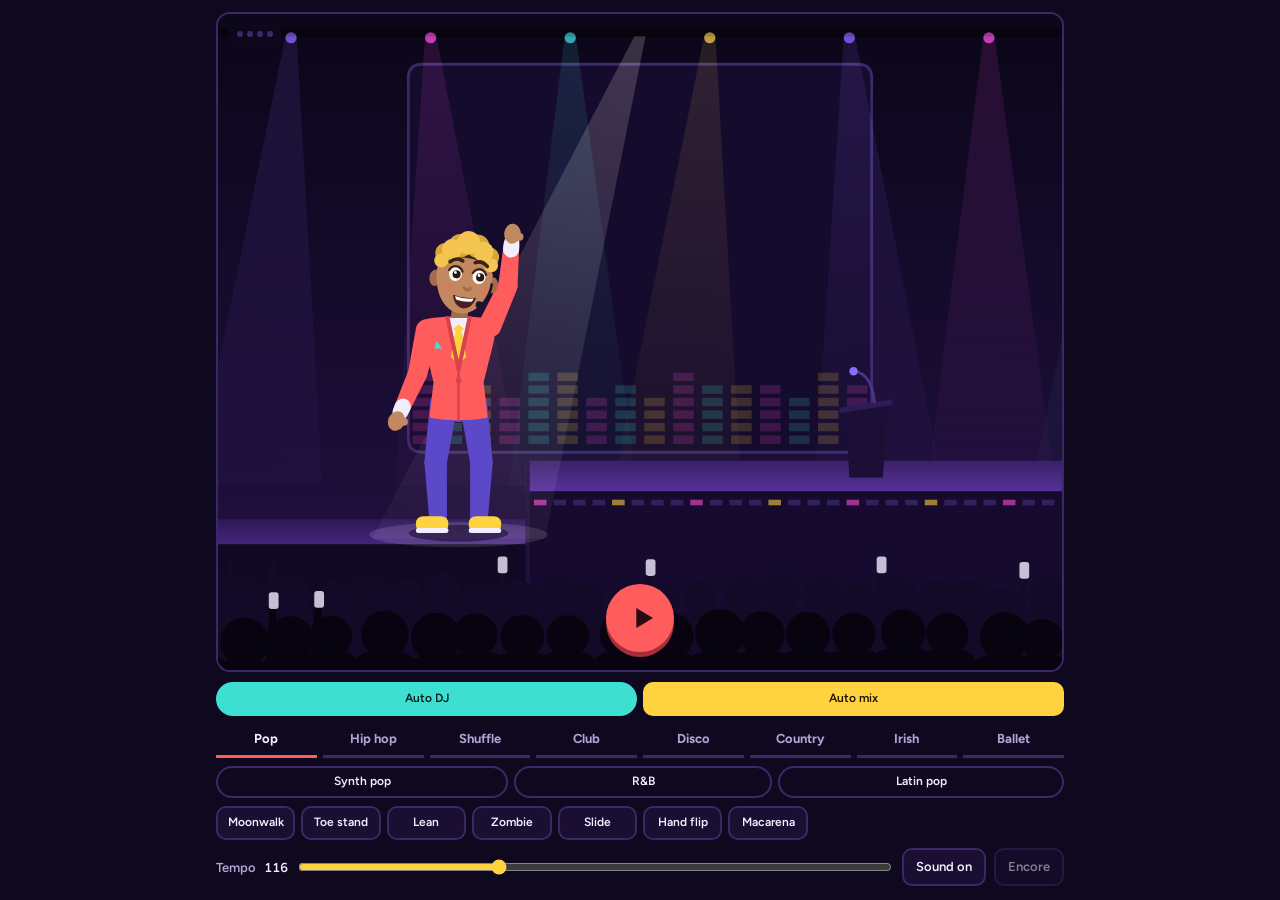
==== commit 8d3a1187: "Make the dance page visual only and move it to /dance/ Removes the CEO title, subtitle and story cap" ====
--- a/ceo-keynote-dance/index.html
+++ b/ceo-keynote-dance/index.html
@@ -3,2198 +3,11 @@
 <head>
 <meta charset="utf-8">
 <meta name="viewport" content="width=device-width, initial-scale=1">
-<title>CEO Keynote Dance</title>
-<link href="https://fonts.googleapis.com/css2?family=Bowlby+One&family=Figtree:wght@400;600;700&display=swap" rel="stylesheet">
-<style>
-:root{
-  /* layout: one-screen stage toy. Title strip, the stage canvas takes all spare height, control deck docked below. */
-  --night:#0F0920;
-  --deck:#1A0E33;
-  --line:#3B2866;
-  --coral:#FF5D5D;
-  --sun:#FFD23F;
-  --aqua:#3DE0D0;
-  --paper:#F3EEFF;
-  --muted:#B1A3D6;
-  --display:"Bowlby One","Arial Black",Impact,sans-serif;
-  --body:"Figtree",system-ui,-apple-system,"Segoe UI",Roboto,sans-serif;
-  color-scheme:dark;
-}
-*{box-sizing:border-box}
-[hidden]{display:none!important}
-html,body{height:100%;margin:0}
-body{background:var(--night);color:var(--paper);font-family:var(--body);-webkit-font-smoothing:antialiased;overscroll-behavior:none}
-.app{height:100%;min-height:640px;max-width:880px;margin:0 auto;display:flex;flex-direction:column}
-
-.top{padding:12px 16px 8px}
-h1{font-family:var(--display);font-weight:400;font-size:clamp(21px,6vw,34px);line-height:1.05;margin:0;color:var(--sun);text-wrap:balance}
-h1 span{color:var(--paper)}
-.top p{margin:5px 0 0;color:var(--muted);font-size:14px;line-height:1.35}
-@media (max-height:780px){ .top p{display:none} }
-
-.stage{position:relative;flex:1 1 auto;min-height:280px;margin:0 16px;border:2px solid var(--line);border-radius:14px;overflow:hidden;background:#0B0619}
-canvas{position:absolute;inset:0;width:100%;height:100%;display:block;touch-action:manipulation;cursor:pointer}
-.hud{position:absolute;top:10px;left:10px;max-width:calc(100% - 76px);display:flex;align-items:center;gap:8px;padding:5px 10px;border-radius:999px;background:rgba(15,9,32,.74);font-size:12px;font-weight:700;letter-spacing:.07em;text-transform:uppercase;pointer-events:none}
-#now{min-width:0;overflow:hidden;text-overflow:ellipsis;white-space:nowrap}
-.dots{display:flex;gap:4px;flex:none}
-.dots i{width:6px;height:6px;border-radius:50%;background:var(--line)}
-.dots i.on{background:var(--sun)}
-.go{position:absolute;left:50%;bottom:18px;transform:translateX(-50%);font-family:var(--display);font-size:18px;color:#2A0B14;background:var(--coral);border:0;border-radius:12px;padding:13px 22px;box-shadow:0 5px 0 #A92C3A;cursor:pointer;white-space:nowrap}
-.go:active{transform:translate(-50%,3px);box-shadow:0 2px 0 #A92C3A}
-.hint{position:absolute;left:50%;bottom:8px;transform:translateX(-50%);margin:0;font-size:12px;font-weight:600;color:var(--paper);background:rgba(15,9,32,.74);padding:4px 10px;border-radius:999px;pointer-events:none;white-space:nowrap}
-.hint.warn{background:var(--coral);color:#2A0B14}
-.mini{position:absolute;top:8px;right:8px;font:600 12px/1 var(--body);color:var(--muted);background:rgba(15,9,32,.74);border:1px solid var(--line);border-radius:999px;padding:8px 12px;cursor:pointer}
-.mini:disabled{opacity:.6;cursor:default}
-.report{position:absolute;inset:8px;z-index:2;display:flex;flex-direction:column;gap:8px;padding:14px;border:2px solid var(--line);border-radius:12px;background:rgba(15,9,32,.96);font-size:13px;line-height:1.4;overflow:auto}
-.report h2{font-family:var(--display);font-weight:400;font-size:18px;margin:0;color:var(--sun)}
-.report .sum{margin:0;font-weight:700}
-.report .sum.ok{color:var(--aqua)}
-.report .sum.bad{color:var(--coral)}
-.report ul{margin:0;padding:0;list-style:none;display:grid;gap:6px}
-.report li{display:grid;grid-template-columns:1.2em 1fr;gap:0 6px}
-.report li b{color:var(--aqua)}
-.report li.bad b{color:var(--coral)}
-.report li small{grid-column:2;color:var(--muted);font-size:12px}
-.report .btn{align-self:flex-start}
-
-.deck{padding:10px 16px 14px;display:flex;flex-direction:column;gap:8px}
-.autos{display:grid;grid-template-columns:1fr 1fr;gap:6px}
-.autos > *{min-height:34px}
-.tabs{display:grid;grid-template-columns:repeat(4,1fr);gap:6px}
-.tab{position:relative;font:700 13px/1.1 var(--body);color:var(--muted);background:transparent;border:0;border-bottom:3px solid var(--line);min-height:34px;padding:4px 2px;cursor:pointer}
-.tab[aria-pressed="true"]{color:var(--paper);border-bottom-color:var(--coral)}
-.styles,.moves{transform-origin:50% 0}
-.flip{animation:flip .28s ease-out}
-@keyframes flip{from{transform:perspective(520px) rotateX(-80deg);opacity:0}to{transform:none;opacity:1}}
-@media (prefers-reduced-motion:reduce){ .flip{animation:none} }
-@media (max-height:680px){ .stage{min-height:240px} }
-.styles{display:flex;gap:6px;min-height:32px}
-.moves{display:grid;grid-template-columns:repeat(5,1fr);grid-auto-rows:34px;gap:6px;min-height:74px}
-.pill,.chip,.btn{position:relative;font:600 13px/1.1 var(--body);color:var(--paper);background:var(--deck);border:2px solid var(--line);cursor:pointer;padding:6px 4px}
-.pill,.chip{font-size:12px;padding:4px 2px}
-.pill{flex:1 1 auto;min-width:0;padding:4px 6px;white-space:nowrap;border-radius:999px;min-height:32px;background:transparent}
-.pill[aria-pressed="true"]{background:var(--aqua);border-color:var(--aqua);color:#04201D}
-.chip{border-radius:10px;min-height:34px}
-.chip[aria-pressed="true"]{background:var(--sun);border-color:var(--sun);color:#221300}
-.live::after{content:"";position:absolute;top:-4px;right:-4px;width:7px;height:7px;border-radius:50%;background:var(--coral);box-shadow:0 0 0 2px var(--night)}
-.tab.live::after{top:3px;right:5px}
-.btn{border-radius:10px;min-height:38px;padding:6px 12px;white-space:nowrap}
-.btn[aria-pressed="false"]{color:var(--muted)}
-.btn:disabled{opacity:.5;cursor:default}
-.row{display:flex;align-items:center;gap:8px}
-.tempo{display:flex;align-items:center;gap:8px;flex:1 1 auto;min-width:0;font-size:13px;font-weight:600;color:var(--muted)}
-.tempo output{color:var(--paper);font-variant-numeric:tabular-nums;min-width:3ch}
-.tempo input{flex:1 1 auto;min-width:60px;accent-color:var(--sun)}
-button:focus-visible,input:focus-visible{outline:3px solid var(--aqua);outline-offset:2px}
-@media (min-width:640px){
-  .moves{grid-template-columns:repeat(10,1fr);min-height:34px}
-  .tabs{grid-template-columns:repeat(8,1fr)}
-  .top p{font-size:15px}
-}
-@media (max-width:379px){
-  .pill{font-size:11px;padding:4px}
-  .chip{font-size:11.5px}
-}
-</style>
+<title>Dance Stage</title>
+<link rel="canonical" href="https://den-run-ai.github.io/den-run-ai.io/dance/">
+<meta http-equiv="refresh" content="0; url=../dance/">
+<script>location.replace('../dance/' + location.hash);</script>
+<style>body{margin:0;min-height:100vh;display:grid;place-items:center;background:#0F0920;font-family:system-ui,sans-serif}a{color:#F3EEFF}</style>
 </head>
-<body>
-<main class="app">
-  <header class="top">
-    <h1>The CEO <span>takes the stage</span></h1>
-    <p>Wobbletron's chief skips his keynote for pop, shuffle, disco and a jig.</p>
-  </header>
-
-  <div class="stage">
-    <canvas id="cv" role="img" aria-label="A cartoon man in a coral suit and yellow tie on a concert stage. He hops up from the side step and dances."></canvas>
-    <div class="hud"><span id="now">Backstage</span><span class="dots" aria-hidden="true"><i></i><i></i><i></i><i></i></span></div>
-    <button id="start" class="go" type="button">Start the show</button>
-    <p id="hint" class="hint" hidden>Tap the stage for confetti</p>
-    <button id="test" class="mini" type="button" aria-label="Run the self-test">Test</button>
-    <div id="report" class="report" role="dialog" aria-labelledby="reportTitle" hidden>
-      <h2 id="reportTitle">Self-test</h2>
-      <p id="reportSum" class="sum"></p>
-      <ul id="reportList"></ul>
-      <button id="reportClose" class="btn" type="button">Close</button>
-    </div>
-  </div>
-
-  <section class="deck" aria-label="Show controls">
-    <div class="autos">
-      <button type="button" id="autodj" class="pill" aria-pressed="true">Auto DJ</button>
-      <button type="button" id="automix" class="chip" aria-pressed="true">Auto mix</button>
-    </div>
-    <div class="tabs" role="group" aria-label="Program">
-      <button type="button" class="tab" data-tab="pop" aria-pressed="true">Pop</button>
-      <button type="button" class="tab" data-tab="hiphop" aria-pressed="false">Hip hop</button>
-      <button type="button" class="tab" data-tab="shuffle" aria-pressed="false">Shuffle</button>
-      <button type="button" class="tab" data-tab="club" aria-pressed="false">Club</button>
-      <button type="button" class="tab" data-tab="disco" aria-pressed="false">Disco</button>
-      <button type="button" class="tab" data-tab="country" aria-pressed="false">Country</button>
-      <button type="button" class="tab" data-tab="irish" aria-pressed="false">Irish</button>
-      <button type="button" class="tab" data-tab="ballet" aria-pressed="false">Ballet</button>
-    </div>
-    <div class="styles" role="group" aria-label="Music style">
-      <button type="button" class="pill" data-tab="pop" data-style="synthpop" aria-pressed="false">Synth pop</button>
-      <button type="button" class="pill" data-tab="pop" data-style="rnb" aria-pressed="false">R&amp;B</button>
-      <button type="button" class="pill" data-tab="pop" data-style="latin" aria-pressed="false">Latin pop</button>
-      <button type="button" class="pill" data-tab="hiphop" data-style="hiphop" aria-pressed="false" hidden>Boom bap</button>
-      <button type="button" class="pill" data-tab="hiphop" data-style="trap" aria-pressed="false" hidden>Trap</button>
-      <button type="button" class="pill" data-tab="hiphop" data-style="funk" aria-pressed="false" hidden>Funk</button>
-      <button type="button" class="pill" data-tab="shuffle" data-style="swing" aria-pressed="false" hidden>Electro swing</button>
-      <button type="button" class="pill" data-tab="shuffle" data-style="slap" aria-pressed="false" hidden>Slap house</button>
-      <button type="button" class="pill" data-tab="club" data-style="house" aria-pressed="false" hidden>House</button>
-      <button type="button" class="pill" data-tab="club" data-style="techno" aria-pressed="false" hidden>Techno</button>
-      <button type="button" class="pill" data-tab="club" data-style="dub" aria-pressed="false" hidden>Dub</button>
-      <button type="button" class="pill" data-tab="club" data-style="bass" aria-pressed="false" hidden>Bass</button>
-      <button type="button" class="pill" data-tab="disco" data-style="disco" aria-pressed="false" hidden>Disco</button>
-      <button type="button" class="pill" data-tab="country" data-style="honkytonk" aria-pressed="false" hidden>Honky tonk</button>
-      <button type="button" class="pill" data-tab="country" data-style="hoedown" aria-pressed="false" hidden>Hoedown</button>
-      <button type="button" class="pill" data-tab="irish" data-style="jig" aria-pressed="false" hidden>Jig</button>
-      <button type="button" class="pill" data-tab="ballet" data-style="swan" aria-pressed="false" hidden>Swan Lake</button>
-      <button type="button" class="pill" data-tab="ballet" data-style="cygnets" aria-pressed="false" hidden>Cygnets</button>
-      <button type="button" class="pill" data-tab="ballet" data-style="cancan" aria-pressed="false" hidden>Can-can</button>
-      <button type="button" class="pill" data-tab="ballet" data-style="trepak" aria-pressed="false" hidden>Trepak</button>
-      <button type="button" class="pill" data-tab="ballet" data-style="mountain" aria-pressed="false" hidden>Mtn King</button>
-    </div>
-    <div class="moves" role="group" aria-label="Dance move">
-      <button type="button" class="chip" data-tab="pop" data-move="moonwalk" aria-pressed="false">Moonwalk</button>
-      <button type="button" class="chip" data-tab="pop" data-move="toestand" aria-pressed="false">Toe stand</button>
-      <button type="button" class="chip" data-tab="pop" data-move="lean" aria-pressed="false">Lean</button>
-      <button type="button" class="chip" data-tab="pop" data-move="zombie" aria-pressed="false">Zombie</button>
-      <button type="button" class="chip" data-tab="pop" data-move="slide" aria-pressed="false">Slide</button>
-      <button type="button" class="chip" data-tab="pop" data-move="handflip" aria-pressed="false">Hand flip</button>
-      <button type="button" class="chip" data-tab="pop" data-move="macarena" aria-pressed="false">Macarena</button>
-      <button type="button" class="chip" data-tab="hiphop" data-move="toprock" aria-pressed="false" hidden>Top rock</button>
-      <button type="button" class="chip" data-tab="hiphop" data-move="headspin" aria-pressed="false" hidden>Headspin</button>
-      <button type="button" class="chip" data-tab="hiphop" data-move="dab" aria-pressed="false" hidden>Dab</button>
-      <button type="button" class="chip" data-tab="hiphop" data-move="nae" aria-pressed="false" hidden>Nae nae</button>
-      <button type="button" class="chip" data-tab="hiphop" data-move="gallop" aria-pressed="false" hidden>Gallop</button>
-      <button type="button" class="chip" data-tab="hiphop" data-move="wave" aria-pressed="false" hidden>Wave</button>
-      <button type="button" class="chip" data-tab="shuffle" data-move="shuffle" aria-pressed="false" hidden>Shuffle</button>
-      <button type="button" class="chip" data-tab="shuffle" data-move="runman" aria-pressed="false" hidden>Running man</button>
-      <button type="button" class="chip" data-tab="shuffle" data-move="tstep" aria-pressed="false" hidden>T-step</button>
-      <button type="button" class="chip" data-tab="shuffle" data-move="charleston" aria-pressed="false" hidden>Charleston</button>
-      <button type="button" class="chip" data-tab="shuffle" data-move="rubber" aria-pressed="false" hidden>Rubber legs</button>
-      <button type="button" class="chip" data-tab="shuffle" data-move="sidekick" aria-pressed="false" hidden>Side kicks</button>
-      <button type="button" class="chip" data-tab="shuffle" data-move="xjump" aria-pressed="false" hidden>X jump</button>
-      <button type="button" class="chip" data-tab="club" data-move="floss" aria-pressed="false" hidden>Floss</button>
-      <button type="button" class="chip" data-tab="club" data-move="bounce" aria-pressed="false" hidden>Bounce</button>
-      <button type="button" class="chip" data-tab="club" data-move="jump" aria-pressed="false" hidden>Hands up</button>
-      <button type="button" class="chip" data-tab="club" data-move="spin" aria-pressed="false" hidden>Spin jump</button>
-      <button type="button" class="chip" data-tab="club" data-move="glide" aria-pressed="false" hidden>Glide</button>
-      <button type="button" class="chip" data-tab="club" data-move="skank" aria-pressed="false" hidden>Skank</button>
-      <button type="button" class="chip" data-tab="club" data-move="robot" aria-pressed="false" hidden>Robot</button>
-      <button type="button" class="chip" data-tab="disco" data-move="disco" aria-pressed="false" hidden>Point</button>
-      <button type="button" class="chip" data-tab="disco" data-move="hustle" aria-pressed="false" hidden>Hustle</button>
-      <button type="button" class="chip" data-tab="disco" data-move="bump" aria-pressed="false" hidden>Bump</button>
-      <button type="button" class="chip" data-tab="disco" data-move="roll" aria-pressed="false" hidden>Roll</button>
-      <button type="button" class="chip" data-tab="disco" data-move="twist" aria-pressed="false" hidden>Twist</button>
-      <button type="button" class="chip" data-tab="country" data-move="lasso" aria-pressed="false" hidden>Lasso</button>
-      <button type="button" class="chip" data-tab="country" data-move="heeltoe" aria-pressed="false" hidden>Heel toe</button>
-      <button type="button" class="chip" data-tab="country" data-move="grapevine" aria-pressed="false" hidden>Grapevine</button>
-      <button type="button" class="chip" data-tab="country" data-move="heelclick" aria-pressed="false" hidden>Heel click</button>
-      <button type="button" class="chip" data-tab="country" data-move="kneeslap" aria-pressed="false" hidden>Knee slap</button>
-      <button type="button" class="chip" data-tab="country" data-move="rodeo" aria-pressed="false" hidden>Rodeo</button>
-      <button type="button" class="chip" data-tab="irish" data-move="jigstep" aria-pressed="false" hidden>Jig step</button>
-      <button type="button" class="chip" data-tab="irish" data-move="sevens" aria-pressed="false" hidden>Sevens</button>
-      <button type="button" class="chip" data-tab="irish" data-move="trebles" aria-pressed="false" hidden>Trebles</button>
-      <button type="button" class="chip" data-tab="ballet" data-move="pirouette" aria-pressed="false" hidden>Pirouette</button>
-      <button type="button" class="chip" data-tab="ballet" data-move="leap" aria-pressed="false" hidden>Leap</button>
-      <button type="button" class="chip" data-tab="ballet" data-move="swan" aria-pressed="false" hidden>Swan</button>
-      <button type="button" class="chip" data-tab="ballet" data-move="cygnets" aria-pressed="false" hidden>Cygnets</button>
-      <button type="button" class="chip" data-tab="ballet" data-move="cancan" aria-pressed="false" hidden>Can-can</button>
-      <button type="button" class="chip" data-tab="ballet" data-move="squat" aria-pressed="false" hidden>Squats</button>
-      <button type="button" class="chip" data-tab="ballet" data-move="sneak" aria-pressed="false" hidden>Sneak</button>
-    </div>
-    <div class="row">
-      <label class="tempo" for="tempo">Tempo <output id="bpm" for="tempo">116</output>
-        <input id="tempo" type="range" min="84" max="180" step="2" value="116">
-      </label>
-      <button id="sound" class="btn" type="button" aria-pressed="true">Sound on</button>
-      <button id="encore" class="btn" type="button" disabled>Encore</button>
-    </div>
-  </section>
-</main>
-
-<script>
-(() => {
-'use strict';
-const $ = id => document.getElementById(id);
-const cv = $('cv'), ctx = cv.getContext('2d');
-const reduce = !!(window.matchMedia && matchMedia('(prefers-reduced-motion: reduce)').matches);
-const PI = Math.PI, TAU = PI * 2;
-const lerp = (a, b, t) => a + (b - a) * t;
-const clamp = (v, a, b) => v < a ? a : v > b ? b : v;
-const frac = v => v - Math.floor(v);
-const mod = (a, n) => ((a % n) + n) % n;
-const ease = t => t < .5 ? 4 * t * t * t : 1 - Math.pow(-2 * t + 2, 3) / 2;
-const easeOut = t => 1 - Math.pow(1 - clamp(t, 0, 1), 3);
-const dip = b => .5 + .5 * Math.cos(TAU * b);            // 1 on the beat, 0 between beats
-const hash = n => frac(Math.sin(n * 127.1 + 311.7) * 43758.5453);
-const C = { coral:'#FF5D5D', sun:'#FFD23F', aqua:'#3DE0D0', paper:'#F3EEFF', violet:'#8E6BFF' };
-const hexA = (hex, a) => { const n = parseInt(hex.slice(1), 16); return `rgba(${n >> 16},${(n >> 8) & 255},${n & 255},${a})`; };
-
-/* ---------- sizing: a 400-unit-wide virtual scene, centred, background bleeds to the edges ---------- */
-const VW = 400;
-let cw = 1, ch = 1, dpr = 1, S = 1, ox = 0, VH = 470, X0 = 0, X1 = 400, FLOOR = 330;
-function resize(){
-  const r = cv.getBoundingClientRect();
-  dpr = Math.min(window.devicePixelRatio || 1, 2);
-  cw = Math.max(1, r.width); ch = Math.max(1, r.height);
-  cv.width = Math.round(cw * dpr); cv.height = Math.round(ch * dpr);
-  S = Math.min(cw / VW, ch / 470); ox = (cw - VW * S) / 2; VH = ch / S;
-  X0 = -ox / S; X1 = (cw - ox) / S; FLOOR = VH - 140;
-}
-if (window.ResizeObserver) new ResizeObserver(resize).observe(cv);
-window.addEventListener('resize', resize);
-resize();
-
-/* ---------- music styles and show structure ---------- */
-const STYLES = {
-  house:  { label:'House',  wall:'HOUSE PARTY',   bpm:126, vol:1.5, cols:['#FFD23F', '#3DE0D0', '#FF5D5D', '#8E6BFF'] },
-  techno: { label:'Techno', wall:'TECHNO BUNKER', bpm:134, vol:1.5, cols:['#3DE0D0', '#F3EEFF', '#4D7CFF', '#8E6BFF'] },
-  dub:    { label:'Dub',    wall:'DUB SESSION',   bpm:140, vol:1.15, cols:['#5FE08A', '#FFD23F', '#FF5D5D', '#2FBF71'] },
-  bass:   { label:'Bass',   wall:'BASS DROP',     bpm:140, vol:1, cols:['#FF4FD8', '#8E6BFF', '#4D7CFF', '#FF5D5D'] },
-  // public-domain classics: Tchaikovsky (Swan Lake 1877, The Nutcracker 1892), Offenbach (1858), Grieg (1875)
-  swan:     { label:'Swan Lake', wall:'SWAN LAKE',     bpm:108, vol:.42, classical:true, costume:'tutu', cols:['#BFE3FF', '#F3EEFF', '#FFB7D5', '#8E6BFF'] },
-  cygnets:  { label:'Cygnets',   wall:'LITTLE SWANS',  bpm:108, vol:.5, classical:true, costume:'tutu', cols:['#FFB7D5', '#F3EEFF', '#BFE3FF', '#FFD23F'] },
-  cancan:   { label:'Can-can',   wall:'CAN-CAN',       bpm:152, vol:.85, classical:true, costume:'tutu', cols:['#FF5D5D', '#FFD23F', '#FF4FD8', '#F3EEFF'] },
-  trepak:   { label:'Trepak',    wall:'TREPAK',        bpm:150, vol:1, classical:true, costume:'hat',  cols:['#FF5D5D', '#F3EEFF', '#FFD23F', '#4D7CFF'] },
-  mountain: { label:'Mtn King',  wall:'MOUNTAIN KING', bpm:100, accel:9, vol:1, classical:true, cols:['#5FE08A', '#FF9A3D', '#8E6BFF', '#FF5D5D'] },
-  // hip hop, funk and country: original grooves written for this page
-  hiphop:    { label:'Boom bap',   wall:'BLOCK PARTY', bpm:94,  vol:1.2, costume:'cap', cols:['#FFD23F', '#FF5D5D', '#3DE0D0', '#F3EEFF'] },
-  trap:      { label:'Trap',       wall:'808 CYPHER',  bpm:140, vol:1.25, costume:'cap', cols:['#FF5D5D', '#8E6BFF', '#FF4FD8', '#4D7CFF'] },
-  funk:      { label:'Funk',       wall:'FUNK BREAK',  bpm:112, vol:1.35, costume:'cap', cols:['#FF9A3D', '#FFD23F', '#FF4FD8', '#3DE0D0'] },
-  honkytonk: { label:'Honky tonk', wall:'HONKY TONK',  bpm:120, vol:1.5, tune:true, costume:'cowboy', cols:['#FFB347', '#FFD23F', '#FF5D5D', '#F3EEFF'] },
-  hoedown:   { label:'Hoedown',    wall:'BARN DANCE',  bpm:132, vol:.8, tune:true, costume:'cowboy', cols:['#FFD23F', '#5FE08A', '#FF9A3D', '#F3EEFF'] },
-  // pop, shuffle and disco: more original grooves. The jig is "The Irish Washerwoman", a traditional tune first printed in 1788
-  synthpop: { label:'Synth pop',     wall:'POP SHOW',       bpm:116, vol:1.35, costume:'fedora', cols:['#FF4FD8', '#3DE0D0', '#FFD23F', '#8E6BFF'] },
-  rnb:      { label:'R&B',           wall:'CLUB BANGER',    bpm:104, vol:1.45, costume:'fedora', cols:['#F3EEFF', '#FF4FD8', '#8E6BFF', '#FFD23F'] },
-  latin:    { label:'Latin pop',     wall:'FIESTA',         bpm:104, vol:.8, tune:true, costume:'fedora', cols:['#FF5D5D', '#FFD23F', '#5FE08A', '#FF9A3D'] },
-  swing:    { label:'Electro swing', wall:'SWING THING',    bpm:126, vol:.88, tune:true, cols:['#FFD23F', '#F3EEFF', '#FF9A3D', '#FF5D5D'] },
-  slap:     { label:'Slap house',    wall:'SHUFFLE CIRCLE', bpm:124, vol:1.35, cols:['#3DE0D0', '#4D7CFF', '#FF4FD8', '#F3EEFF'] },
-  disco:    { label:'Disco',         wall:'GLITTER BALL',   bpm:118, vol:.97, tune:true, cols:['#FF4FD8', '#FFD23F', '#3DE0D0', '#FF5D5D'] },
-  jig:      { label:'Jig',           wall:'IRISH JIG',      bpm:116, vol:.68, tune:true, cols:['#5FE08A', '#F3EEFF', '#FF9A3D', '#2FBF71'] }
-};
-const STYLE_ORDER = ['synthpop', 'swing', 'disco', 'jig', 'hiphop', 'latin', 'honkytonk', 'swan', 'slap', 'house', 'rnb', 'funk', 'cancan', 'techno',
-  'hoedown', 'cygnets', 'trap', 'dub', 'trepak', 'bass', 'mountain'];   // Auto DJ running order
-const rotate = s => STYLE_ORDER[(STYLE_ORDER.indexOf(s) + 1) % STYLE_ORDER.length];
-const tuneful = s => !!(STYLES[s].classical || STYLES[s].tune);   // styles whose melody plays on through the build
-const AUTO_MOVES = {                             // each style draws on the moves of its own page, so the page of buttons only turns when the music does
-  house:  ['bounce', 'floss', 'jump', 'spin', 'glide', 'skank', 'robot'],
-  techno: ['robot', 'floss', 'jump', 'glide', 'spin', 'bounce'],
-  dub:    ['skank', 'glide', 'bounce', 'floss', 'robot', 'spin'],
-  bass:   ['jump', 'robot', 'floss', 'skank', 'spin', 'bounce'],
-  swan:     ['swan', 'pirouette', 'leap', 'swan'],
-  cygnets:  ['cygnets', 'cygnets', 'pirouette', 'cygnets'],
-  cancan:   ['cancan', 'cancan', 'leap', 'cancan'],
-  trepak:   ['squat', 'squat', 'pirouette', 'squat'],
-  mountain: ['sneak', 'sneak', 'sneak', 'sneak'],
-  hiphop:    ['toprock', 'headspin', 'dab', 'nae', 'gallop', 'wave'],
-  trap:      ['dab', 'nae', 'headspin', 'toprock', 'wave', 'gallop'],
-  funk:      ['toprock', 'gallop', 'headspin', 'wave', 'nae', 'dab'],
-  honkytonk: ['heeltoe', 'lasso', 'grapevine', 'kneeslap', 'rodeo', 'heelclick'],
-  hoedown:   ['heelclick', 'kneeslap', 'grapevine', 'rodeo', 'lasso', 'heeltoe'],
-  synthpop:  ['toestand', 'moonwalk', 'lean', 'zombie', 'slide', 'moonwalk'],
-  rnb:       ['handflip', 'slide', 'toestand', 'handflip', 'lean', 'moonwalk'],
-  latin:     ['macarena', 'macarena', 'handflip', 'slide'],
-  swing:     ['charleston', 'rubber', 'xjump', 'runman', 'sidekick', 'tstep'],
-  slap:      ['runman', 'tstep', 'sidekick', 'shuffle', 'xjump', 'charleston'],
-  disco:     ['disco', 'hustle', 'bump', 'roll', 'twist'],
-  jig:       ['jigstep', 'sevens', 'trebles', 'jigstep', 'sevens']
-};
-const LABEL = { bounce:'Bounce', disco:'Point', jump:'Hands up', wave:'Wave', robot:'Robot', spin:'Spin jump', glide:'Glide', floss:'Floss', shuffle:'Shuffle', skank:'Skank', twist:'Twist',
-  pirouette:'Pirouette', leap:'Leap', swan:'Swan', cygnets:'Cygnets', cancan:'Can-can', squat:'Squats', sneak:'Sneak',
-  dab:'Dab', nae:'Nae nae', gallop:'Gallop', moonwalk:'Moonwalk', toprock:'Top rock', headspin:'Headspin',
-  lasso:'Lasso', heeltoe:'Heel toe', grapevine:'Grapevine', heelclick:'Heel click', kneeslap:'Knee slap', rodeo:'Rodeo',
-  toestand:'Toe stand', lean:'Lean', zombie:'Zombie', slide:'Slide', handflip:'Hand flip', macarena:'Macarena',
-  runman:'Running man', tstep:'T-step', charleston:'Charleston', rubber:'Rubber legs', sidekick:'Side kicks', xjump:'X jump',
-  hustle:'Hustle', bump:'Bump', roll:'Roll', jigstep:'Jig step', sevens:'Sevens', trebles:'Trebles' };
-const KINDS = ['spin', 'clap', 'drop', 'point'];
-
-const STEPX = 70, STEPDROP = 40, STAGE_L = 118, CX = 200, DROP = 4;
-let started = false, beat = 0, bpm = 116, idleT = 0, lastT = 0;
-// Beats below are counted from the moment he lands. A section is 32 beats and ends in a build and a drop.
-let sec = { start: 0, style: 'synthpop' }, next = { at: 32, style: 'swing', build: 4, riser: false };
-let autoDJ = true, pickedStyle = 'auto', phraseBase = 0;
-let mode = 'auto', manualMove = 'bounce', sw = null, swCount = 0, moveName = 'bounce', phase = 'idle';
-let introFrom = { x: STEPX, level: STEPDROP };
-const anchor = { x: STEPX, level: STEPDROP, lift: 0 };
-let travel = 0, shake = 0, flash = 0, energy = .3, pop = 0, tapHop = 0, tapHopV = 0;
-const wear = { tutu: 0, hat: 0, cap: 0, cowboy: 0, fedora: 0 };   // how far on each costume piece is, 0 to 1
-let tieA = 0, tieV = 0, hairX = 0, hairXV = 0, hairY = 0, hairYV = 0, lastHX = null, lastHY = null, blink = 0, nextBlink = 2;
-const parts = [], puffs = [];
-
-const basePose = () => ({ x:0, y:0, lean:0, tilt:0, head:0, turn:0, hipTilt:0, shTilt:0, lS:.22, lE:.2, rS:.22, rE:.2,
-  lfx:-13, lfy:0, rfx:13, rfy:0, lToe:.7, rToe:.7, lK:.55, rK:.55, lz:0, rz:0, pointe:0, lHeel:0, rHeel:0, mouth:.55, brow:0, browT:0,
-  sx:1, sy:1, flip:1, rot:0, lBack:false, rBack:false, over:false, rope:null, face:'smile' });
-const SMOOTH = ['x','y','lean','tilt','head','turn','hipTilt','shTilt','lS','lE','rS','rE','lfx','lfy','rfx','rfy','lToe','rToe','lK','rK','lz','rz','pointe','lHeel','rHeel','mouth','brow','browT'];
-let cur = basePose(); cur.mouth = 0;
-
-/* ---------- dance moves: each fills a pose for beat position b (arm angle 0 hangs down, PI/2 out sideways, PI up) ---------- */
-function blendKeys(p, A, B, k){ for (const f in B) p[f] = lerp(A[f], B[f], k); }
-function discoKey(i){
-  const up = mod(i, 2) === 0, mir = mod(Math.floor(i / 4), 2) === 1;
-  const k = up ? { aS:2.5, aE:.1, x:-9, lean:-.08, head:-.1, turn:.8 } : { aS:-.45, aE:-.2, x:9, lean:.08, head:.12, turn:-.5 };
-  return mir ? { lS:k.aS, lE:k.aE, rS:.8, rE:-1.45, x:-k.x, lean:-k.lean, head:-k.head, turn:-k.turn }
-             : { rS:k.aS, rE:k.aE, lS:.8, lE:-1.45, x:k.x, lean:k.lean, head:k.head, turn:k.turn };
-}
-const ROBO = [
-  { lS:PI/2, lE:PI/2,  rS:PI/2, rE:-PI/2, head:.2,  lean:0,   x:0,  turn:-1 },
-  { lS:PI/2, lE:-PI/2, rS:PI/2, rE:PI/2,  head:-.2, lean:0,   x:0,  turn:1 },
-  { lS:PI,   lE:0,     rS:.12,  rE:0,     head:.08, lean:.1,  x:6,  turn:0 },
-  { lS:.12,  lE:0,     rS:PI,   rE:0,     head:-.08, lean:-.1, x:-6, turn:0 }
-];
-function flossKey(i){                           // straight arms swing one way while the hips swing the other
-  const dir = mod(i, 2) === 0 ? -1 : 1;
-  const k = { x:-dir * 12, lean:dir * .05, head:-dir * .06, turn:dir * .45, lE:.04, rE:.04 };
-  if (dir > 0){ k.rS = .62; k.lS = -.8; } else { k.lS = .62; k.rS = -.8; }
-  return k;
-}
-
-function runMan(t, p){                           // running man: one foot lifts and lands in front while the other slides back; t counts steps
-  const f = frac(t), L = Math.floor(t) % 2 === 0, a = Math.cos(PI * f) * (L ? 1 : -1);
-  const lift = 18 * Math.sin(PI * f), zF = lerp(-1, 1, ease(f)), zO = lerp(1, -1, ease(clamp((f - .5) / .5, 0, 1)));
-  p.lfx = -9; p.rfx = 9; p.y = -5 - 5 * dip(2 * t); p.lToe = p.rToe = .25;
-  if (L){ p.lfy = lift; p.lz = zF; p.rz = zO; p.lK = .15; } else { p.rfy = lift; p.rz = zF; p.lz = zO; p.rK = .15; }
-  p.lS = .3 + .1 * a; p.lE = 1.15 + .55 * a; p.rS = .3 - .1 * a; p.rE = 1.15 - .55 * a; p.head = .05 * a;
-}
-function tStep(g, d, p){                         // T-step: one foot taps out while the other swivels heel and toe; g counts taps, d is the direction
-  const h = frac(g), even = Math.floor(g) % 2 === 0, lift = 12 * Math.sin(PI * h), out = lerp(24, 13, Math.sin(PI * h)), a = Math.sin(PI * g);
-  p.y = -6 - 4 * dip(g); p.turn = d * .7; p.lean = d * .05;
-  if (d > 0){ p.rfx = out; p.rfy = lift; p.rK = .3; p.lfx = -8; p.lToe = even ? .9 : -.7; p.rToe = .8; }
-  else { p.lfx = -out; p.lfy = lift; p.lK = .3; p.rfx = 8; p.rToe = even ? .9 : -.7; p.lToe = .8; }
-  p.lS = .95 + .3 * a; p.rS = .95 - .3 * a; p.lE = p.rE = .45;
-}
-function stiff(p){                               // Irish step dance posture: arms pinned to the sides, up on the toes, feet together and turned out
-  p.lS = p.rS = .1; p.lE = p.rE = .04; p.pointe = .6; p.lfx = -6; p.rfx = 6; p.lToe = p.rToe = .5; p.lK = p.rK = .3; p.mouth = .3; p.brow = .3;
-}
-
-const MOVES = {
-  bounce(b, p){
-    const s = Math.sin(PI * b), sway = Math.sin(PI * b / 2);
-    p.x = 10 * sway; p.y = -8 * dip(b); p.lean = .06 * sway; p.head = .09 * s; p.turn = .5 * sway;
-    p.lS = .55 + .32 * s; p.lE = 1.2 + .35 * s; p.rS = .55 - .32 * s; p.rE = 1.2 - .35 * s;
-    const up = Math.sin(PI * frac(b)) * 7;
-    if (Math.floor(b) % 2 === 0){ p.lfy = up; p.lK = .2; } else { p.rfy = up; p.rK = .2; }
-  },
-  disco(b, p){
-    const i = Math.floor(b);
-    blendKeys(p, discoKey(i - 1), discoKey(i), easeOut(frac(b) / .3));
-    p.y = -7 * dip(b);
-  },
-  jump(b, p){
-    const air = Math.sin(PI * frac(b)), s = Math.sin(PI * b);
-    p.y = 28 * air; p.lfy = p.rfy = 23 * air;
-    p.lS = 2.6 + .3 * s; p.rS = 2.6 - .3 * s; p.lE = p.rE = .25;
-    p.lean = .08 * s; p.head = .08 * s; p.mouth = .9; p.face = 'joy';
-    const sq = Math.pow(dip(b), 6); p.sy = 1 - .08 * sq; p.sx = 1 + .05 * sq;
-  },
-  wave(b, p){
-    const f = PI * b;
-    p.y = -5 * dip(b); p.x = 7 * Math.sin(f / 2);
-    p.lean = .09 * Math.sin(f - 1.6); p.head = .14 * Math.sin(f - 1.6); p.turn = .7 * Math.sin(f - 1.6);
-    p.lS = PI / 2 + .5 * Math.sin(f - .8); p.lE = .75 * Math.sin(f + .4);
-    p.rS = PI / 2 + .5 * Math.sin(f - 2.4); p.rE = .75 * Math.sin(f - 3.6);
-  },
-  robot(b, p){
-    const i = Math.floor(b), n = ROBO.length;
-    blendKeys(p, ROBO[mod(i - 1, n)], ROBO[mod(i, n)], easeOut(frac(b) / .18));
-    p.y = -5 * (1 - clamp(frac(b) / .25, 0, 1));
-    p.lfx = -17; p.rfx = 17; p.mouth = .1; p.brow = .6;
-  },
-  spin(b, p){
-    const c = mod(b, 4);
-    if (c < 1){
-      p.y = -6 * dip(c); p.lean = -.12; p.lS = .9; p.lE = .6; p.rS = -.3; p.rE = -.5; p.head = -.1; p.turn = -.6;
-    } else if (c < 2){
-      const q = ease(c - 1);
-      p.y = lerp(-6, -24, q); p.lean = lerp(-.12, 0, q);
-      p.lS = lerp(.9, .6, q); p.lE = lerp(.6, -1.2, q); p.rS = lerp(-.3, .6, q); p.rE = lerp(-.5, -1.2, q);
-    } else if (c < 3){
-      const q = c - 2;
-      p.y = 46 * Math.sin(PI * q); p.lfy = p.rfy = 41 * Math.sin(PI * q);
-      p.flip = Math.cos(TAU * q);
-      p.lS = p.rS = 2.9; p.lE = p.rE = .1; p.sy = 1.05; p.sx = .96; p.lfx = -8; p.rfx = 8;
-    } else {
-      const q = c - 3, sq = 1 - easeOut(q / .45);
-      p.sy = 1 - .14 * sq; p.sx = 1 + .1 * sq; p.y = -10 * sq;
-      p.lS = p.rS = 1.95; p.lE = p.rE = .3; p.lfx = -20; p.rfx = 20; p.face = 'joy'; p.mouth = 1;
-    }
-  },
-  glide(b, p){
-    const a = TAU * b / 8, f = TAU * b;
-    p.lean = -.16 * Math.cos(a); p.head = .1 * Math.cos(a); p.turn = Math.cos(a); p.y = -5 * dip(b);
-    p.lfx = -14 + 7 * Math.sin(f); p.rfx = 14 - 7 * Math.sin(f);
-    p.lfy = Math.max(0, Math.sin(f)) * 4; p.rfy = Math.max(0, -Math.sin(f)) * 4;
-    p.lToe = .2 + .7 * Math.sin(f); p.rToe = .2 - .7 * Math.sin(f);
-    p.lS = .5 + .5 * Math.sin(PI * b); p.rS = .5 - .5 * Math.sin(PI * b); p.lE = p.rE = .6;
-    return 70 * Math.sin(a);
-  },
-  floss(b, p){
-    const i = Math.floor(b), f = frac(b), k = ease(clamp(f / .75, 0, 1));
-    blendKeys(p, flossKey(i - 1), flossKey(i), k);
-    const m = mod(k > .5 ? i : i - 1, 6);        // which arm passes behind the body on this swing
-    p.rBack = m === 1 || m === 5; p.lBack = m === 2 || m === 4;
-    p.y = -6 - 3 * Math.sin(PI * f); p.lfx = -17; p.rfx = 17; p.mouth = .75;
-  },
-  shuffle(b, p){                                 // the two foundation steps back to back: running man, T-step across, and again the other way
-    const c = mod(b, 8);
-    p.mouth = .65;
-    if (c < 2){ runMan(c, p); return -26; }
-    if (c < 4){ tStep((c - 2) * 2, 1, p); return -26 + 26 * (c - 2); }
-    if (c < 6){ runMan(c - 4, p); return 26; }
-    tStep((c - 6) * 2, -1, p); return 26 - 26 * (c - 6);
-  },
-  skank(b, p){
-    const f = frac(b), L = Math.floor(b) % 2 === 0, s = Math.sin(PI * b);
-    p.y = -9 * dip(b) - 2; p.lean = .07 * s; p.shTilt = .1 * s; p.head = -.08 * s; p.x = 6 * s; p.turn = .3 * s;
-    const lift = 11 * Math.sin(PI * f);
-    if (L){ p.lfy = lift; p.lK = .2; p.rS = .35; p.rE = 1.55; p.lS = .2; p.lE = .25; }
-    else { p.rfy = lift; p.rK = .2; p.lS = .35; p.lE = 1.55; p.rS = .2; p.rE = .25; }
-  },
-  twist(b, p){
-    const s = Math.sin(PI * b), low = .5 - .5 * Math.cos(PI * b / 2);
-    p.x = 7 * s; p.y = -9 - 10 * low - 3 * dip(b); p.hipTilt = -.06 * s; p.shTilt = .12 * s; p.lean = -.05 * s;
-    p.lK = .9 * s; p.rK = -.9 * s; p.lToe = .2 + .7 * s; p.rToe = .2 - .7 * s;
-    p.lS = .5 - .28 * s; p.lE = 1.25 + .3 * s; p.rS = .5 + .28 * s; p.rE = 1.25 - .3 * s;
-    p.turn = -.5 * s; p.head = .06 * s;
-  },
-  pirouette(b, p){                               // prepare, two turns on one leg with the other foot at the knee, finish open
-    const c = mod(b, 4);
-    if (c < 1){
-      const q = ease(c);
-      p.y = -11 * q; p.lfx = -16; p.rfx = 19; p.lS = 1.55; p.lE = .1; p.rS = .9; p.rE = -1.2; p.turn = -.4;
-    } else if (c < 3){
-      p.flip = Math.cos(TAU * 2 * ease((c - 1) / 2));
-      p.pointe = 1; p.y = 6; p.lfx = -2; p.lK = .1; p.lToe = .1;
-      p.rfx = 7; p.rfy = 40; p.rK = 1.15;
-      p.lS = p.rS = 2.95; p.lE = p.rE = .95;      // arms rounded overhead
-      p.face = 'calm'; p.mouth = 0;
-    } else {
-      const q = easeOut((c - 3) / .4);
-      p.y = -5 * q; p.lfx = -8; p.rfx = lerp(7, 34, q); p.rToe = 1; p.rK = .2;
-      p.lS = p.rS = lerp(2.95, 1.75, q); p.lE = p.rE = lerp(.95, .2, q); p.head = .08; p.turn = .5; p.mouth = .9;
-    }
-  },
-  leap(b, p){                                    // run, plie, then a split leap across the stage; back the other way next time
-    const c = mod(b, 8), d = c < 4 ? 1 : -1, u = c < 4 ? c : c - 4;
-    p.turn = d * .7;
-    if (u < 1.5){
-      const st = Math.sin(TAU * u);
-      p.y = -6 - 4 * Math.abs(st); p.lean = d * .06;
-      p.lfx = -12 + 8 * st * d; p.rfx = 12 + 8 * st * d; p.lfy = Math.max(0, st) * 6; p.rfy = Math.max(0, -st) * 6;
-      p.lS = p.rS = 1.3; p.lE = p.rE = .2;
-      return d * lerp(-80, -48, u / 1.5);
-    }
-    if (u < 2){
-      const q = (u - 1.5) / .5;
-      p.y = -22 * ease(q); p.lS = p.rS = lerp(1.3, .5, q); p.lfx = -17; p.rfx = 17;
-      return d * lerp(-48, -40, q);
-    }
-    if (u < 3){
-      const q = u - 2, k = Math.sin(PI * q), sp = Math.min(1, k * 1.6);
-      p.y = 58 * k; p.lfx = -14 - 56 * sp; p.rfx = 14 + 56 * sp; p.lfy = p.rfy = p.y + 70 * sp;
-      p.lK = p.rK = .12; p.lToe = p.rToe = 1; p.pointe = 1;
-      p.lS = p.rS = lerp(.5, 2.05, sp); p.lE = p.rE = .12; p.face = 'joy'; p.mouth = 1; p.sy = 1.03;
-      return d * lerp(-40, 56, q);
-    }
-    const q = u - 3, sq = 1 - easeOut(q / .5);
-    p.y = -16 * sq; p.sy = 1 - .1 * sq; p.lS = p.rS = lerp(2.05, 1.6, q); p.lE = p.rE = .2; p.lfx = -16; p.rfx = 16;
-    return d * lerp(56, 80, easeOut(q));
-  },
-  swan(b, p){                                    // tiny steps on tiptoe while the arms rise and fall like wings
-    const w = Math.sin(PI * b), w2 = Math.sin(PI * b - .9), st = Math.sin(TAU * b * 2), sway = Math.sin(PI * b / 2);
-    p.pointe = 1; p.y = 6; p.lfx = -5; p.rfx = 5; p.lToe = p.rToe = .15; p.lK = p.rK = .25;
-    p.lfy = Math.max(0, st) * 2.5; p.rfy = Math.max(0, -st) * 2.5;
-    p.lS = p.rS = 1.5 + .7 * w; p.lE = p.rE = -.75 * w2;      // shoulders lead, wrists trail
-    p.head = .12 * sway; p.turn = .8 * sway; p.lean = .04 * sway;
-    p.face = 'calm'; p.mouth = 0;
-    return 46 * Math.sin(TAU * b / 8);
-  },
-  cygnets(b, p){                                 // arms crossed low, feet springing apart and crossing, heads snapping side to side
-    const i = Math.floor(b), f = frac(b), open = i % 2 === 0, hop = Math.sin(PI * f);
-    const w = lerp(open ? -3 : 15, open ? 15 : -3, easeOut(f / .3));
-    p.lS = p.rS = -.5; p.lE = p.rE = -.12;
-    p.pointe = .8; p.y = 2 + 5 * hop; p.lfx = -w; p.rfx = w; p.lfy = p.rfy = 3 * hop; p.lToe = p.rToe = .3;
-    if (i % 4 === 3){ p.rfy = 20 * hop; p.rK = 1; p.rfx = 6; }
-    const hd = mod(Math.floor(b / 2), 2) === 0 ? 1 : -1;
-    p.turn = hd; p.head = hd * .1; p.brow = .5; p.browT = .3; p.mouth = .2;
-    return 44 * Math.sin(TAU * b / 8);
-  },
-  cancan(b, p){                                  // knee up, then a high kick; two beats per leg
-    const c = mod(b, 4), L = c < 2, u = L ? c : c - 2, s = L ? -1 : 1;
-    let fx, fy;
-    p.lS = p.rS = .8; p.lE = p.rE = -1.45; p.shTilt = .1 * Math.sin(TAU * b); p.face = 'joy'; p.mouth = 1; p.pointe = 1;
-    if (u < 1){ fy = 32 * easeOut(u / .5); fx = s * 10; p.y = 5 * Math.abs(Math.sin(PI * u)); }
-    else { const k2 = u - 1, q = Math.sin(PI * k2); fy = 30 * (1 - k2) + 90 * q; fx = s * (10 + 50 * q); p.y = 6 * q; p.lean = -s * .1 * q; p.head = -s * .06 * q; }
-    if (L){ p.lfx = fx; p.lfy = fy; p.lK = .12; p.lToe = 1; p.rfx = 6; } else { p.rfx = fx; p.rfy = fy; p.rK = .12; p.rToe = 1; p.lfx = -6; }
-  },
-  squat(b, p){                                   // deep squat, arms folded, one leg shooting out on each beat
-    const f = frac(b), L = Math.floor(b) % 2 === 0, q = Math.sin(PI * f), e = Math.pow(q, .6);
-    p.y = -44 + 6 * q; p.lS = .66; p.lE = -2.23; p.rS = .46; p.rE = -2.03;
-    p.head = -.04; p.brow = .7; p.mouth = .85; p.shTilt = (L ? -1 : 1) * .05;
-    if (L){ p.lfx = -(12 + 46 * e); p.lfy = 5 * e; p.lK = 1.1 - .95 * e; p.lToe = 1; p.rfx = 10; p.rK = 1.15; }
-    else { p.rfx = 12 + 46 * e; p.rfy = 5 * e; p.rK = 1.1 - .95 * e; p.rToe = 1; p.lfx = -10; p.lK = 1.15; }
-  },
-  sneak(b, p){                                   // cartoon tiptoe: hunched, knees high, shifty looks over each shoulder
-    const c = mod(b, 16), d = c < 8 ? 1 : -1, f = frac(b), L = Math.floor(b) % 2 === 0, q = Math.sin(PI * f);
-    const look = mod(Math.floor(b / 2), 2) === 0 ? 1 : -1;
-    p.y = -12 + 3 * q; p.lean = d * .12; p.pointe = .7;
-    p.lS = p.rS = .35; p.lE = p.rE = 2.3;         // hands held up like paws
-    p.turn = look; p.head = look * .06; p.brow = -.6; p.browT = -.8; p.mouth = .05;
-    if (L){ p.lfy = 24 * q; p.lK = .15; p.lfx = -10 + d * 8 * (f - .5); } else { p.rfy = 24 * q; p.rK = .15; p.rfx = 10 + d * 8 * (f - .5); }
-    return d * (-60 + 120 * (c % 8) / 8);
-  },
-
-  /* hip hop */
-  toprock(b, p){                                 // b-boy top rock: step across the front as the arms fly open, hop back as they fold
-    const i = Math.floor(b), f = frac(b), d = mod(i, 4) < 2 ? 1 : -1, q = easeOut(f / .35), o = i % 2 === 0 ? q : 1 - q;
-    const hop = 9 * Math.sin(PI * clamp(f / .4, 0, 1));
-    p.y = -7 - 5 * dip(b); p.lS = p.rS = lerp(.5, 1.3, o); p.lE = p.rE = lerp(-1.75, .25, o);
-    p.lean = -.05 * o; p.shTilt = d * .12 * o; p.turn = -d * .6 * o; p.head = d * .06 * o; p.mouth = .3 + .4 * o; p.brow = .4;
-    if (d > 0){ p.rfx = lerp(13, -6, o); p.rz = o; p.rK = lerp(.55, .15, o); p.rfy = hop; p.lfx = -13 - 3 * o; }
-    else { p.lfx = lerp(-13, 6, o); p.lz = o; p.lK = lerp(.55, .15, o); p.lfy = hop; p.rfx = 13 + 3 * o; }
-  },
-  headspin(b, p){                                // crouch, kick up onto the head, spin with the legs in a V, roll out into a b-boy stance
-    const c = mod(b, 8);
-    if (c < 1){
-      const q = ease(c);
-      p.y = -34 * q; p.lean = .08 * q; p.lfx = -20; p.rfx = 20; p.lS = p.rS = lerp(.3, .8, q); p.lE = p.rE = lerp(.2, -.3, q); p.browT = -q; p.mouth = .2;
-    } else if (c < 6.6){
-      const up = ease(clamp(c - 1, 0, 1)), dn = ease(clamp((c - 6) / .6, 0, 1)), k = up * (1 - dn), spin = c >= 2 && c < 6;
-      const sp = clamp((c - 2) / 4, 0, 1), sc = Math.sin(TAU * b);
-      p.rot = PI * (up + dn); p.y = lerp(-34, -26, up) + 18 * dn;
-      if (spin) p.flip = Math.cos(TAU * 3 * sp * sp * (3 - 2 * sp));
-      p.lfx = -20 - (12 + 5 * sc) * k; p.rfx = 20 + (12 - 5 * sc) * k; p.lfy = p.rfy = -28 * k; p.pointe = k; p.lK = p.rK = .5;
-      p.lS = p.rS = spin ? 1.95 : 2.5; p.lE = p.rE = spin ? .3 : .5;       // hands on the floor going up and coming down, out wide in the spin
-      p.face = 'joy'; p.mouth = 1;
-    } else {
-      const q = easeOut((c - 6.6) / .5);
-      p.y = -4 - 14 * (1 - q); p.lean = -.08; p.lS = .66; p.lE = -2.23; p.rS = .46; p.rE = -2.03; p.lfx = -19; p.rfx = 19;
-      p.head = .1; p.turn = .5; p.brow = .8; p.mouth = .15;
-    }
-  },
-  dab(b, p){                                     // drop the head into one elbow as the other arm shoots out, two beats a side
-    const c = mod(b, 4), d = c < 2 ? 1 : -1, A = d > 0 ? ['r', 'l'] : ['l', 'r'];
-    p.lfx = -19; p.rfx = 19; p.y = -8 - 5 * dip(b);
-    if (c % 2 < 1.4){
-      p[A[0] + 'S'] = 2.15; p[A[0] + 'E'] = 0; p[A[1] + 'S'] = -2; p[A[1] + 'E'] = -.6;
-      p.lean = d * .16; p.head = d * .3; p.turn = d; p.x = -d * 5; p.shTilt = -d * .28; p.over = true; p.brow = -.4; p.mouth = .1;
-    } else { p.lS = p.rS = .75; p.lE = p.rE = -2.1; p.y -= 7; p.mouth = .7; }
-  },
-  nae(b, p){                                     // the whip (one fist punched out wide from a low stance), then the rock with a hand waving up high
-    const c = mod(b, 8), s = Math.sin(PI * b), d = c % 4 < 2 ? 1 : -1, A = d > 0 ? ['r', 'l'] : ['l', 'r'];
-    p.lfx = -22; p.rfx = 22; p.lK = p.rK = .9;
-    if (c < 4){
-      const q = easeOut((c % 2) / .25);
-      p.y = -17 - 6 * dip(b); p.lean = -d * .1 * q; p.x = d * 7 * q; p.turn = d; p.brow = .5; p.mouth = .3;
-      p[A[0] + 'S'] = lerp(.8, 1.5, q); p[A[0] + 'E'] = lerp(-1.6, .05, q); p[A[1] + 'S'] = .55; p[A[1] + 'E'] = -1.3;
-    } else {
-      p.y = -13 - 5 * dip(b); p.x = 9 * s; p.lean = .08 * s; p.head = .08 * s; p.turn = .6 * s;
-      p[A[0] + 'S'] = 2.3; p[A[0] + 'E'] = .45 + .55 * Math.sin(TAU * b); p[A[1] + 'S'] = .45; p[A[1] + 'E'] = -1.1;
-      p.face = 'joy'; p.mouth = .9;
-    }
-  },
-  gallop(b, p){                                  // riding an invisible horse: crossed wrists bouncing, then one arm circling like a lasso
-    const c = mod(b, 8), i = Math.floor(b), lift = 13 * Math.sin(PI * frac(b));
-    p.lfx = -20; p.rfx = 20; p.lK = p.rK = 1; p.y = -12 - 7 * dip(b); p.x = 5 * Math.sin(PI * b / 2); p.head = .06 * Math.sin(PI * b);
-    if ([1, 0, 1, 1, 0, 1, 0, 0][mod(i + 1, 8)]) p.rfy = lift; else p.lfy = lift;      // right, left, right-right; left, right, left-left
-    if (c < 4){ p.lS = p.rS = .3; p.lE = p.rE = -1.7 + .2 * dip(b); p.mouth = .4; }
-    else {
-      p.rS = 2.55 + .25 * Math.sin(TAU * b); p.rE = .35 + .3 * Math.cos(TAU * b); p.lS = .3; p.lE = -1.6;
-      p.turn = .5; p.face = 'joy'; p.mouth = .9;
-    }
-    return 16 * Math.sin(TAU * b / 8);
-  },
-  moonwalk(b, p){                                // glide backwards: one heel pops while the flat foot slides behind, with a spin at each end
-    const c = mod(b, 16), d = c < 8 ? -1 : 1, u = c % 8, f = frac(b), a = Math.sin(PI * b);
-    const slide = d * lerp(7.4, -7.4, ease(f)), plant = d * lerp(-7.4, 7.4, f);
-    p.turn = d; p.lean = d * .08; p.head = d * .05; p.y = -5 - 2 * Math.sin(PI * f);
-    p.lToe = -d; p.rToe = d; p.lK = -d * .8; p.rK = d * .8;      // feet and knees in profile, pointing the way he faces
-    if (Math.floor(b) % 2 === 0){ p.lfx = -3 + slide; p.rfx = 3 + plant; p.rfy = 8; p.lz = 1; }
-    else { p.rfx = 3 + slide; p.lfx = -3 + plant; p.lfy = 8; p.rz = 1; }
-    p.lS = .28 + .14 * a; p.rS = .28 - .14 * a; p.lE = p.rE = .4; p.shTilt = .05 * a; p.mouth = .2; p.brow = .4;
-    if (u < .5) p.flip = Math.cos(TAU * ease(u / .5));
-    return -d * lerp(-66, 66, u / 8);
-  },
-
-  /* country */
-  lasso(b, p){                                   // bow-legged bounce, one thumb in the belt, a rope loop spinning overhead
-    const s = Math.sin(PI * b), ph = PI * b, up = 6 * Math.sin(PI * frac(b));
-    p.lfx = -21; p.rfx = 21; p.lK = p.rK = 1; p.y = -11 - 6 * dip(b); p.x = 6 * s;
-    p.rS = 2.5 + .2 * Math.sin(ph); p.rE = .3 + .28 * Math.cos(ph); p.lS = .5; p.lE = -1.2;
-    p.head = .06 * s; p.turn = .5 * Math.cos(ph / 2); p.face = 'joy'; p.mouth = .85; p.rope = ph;
-    if (Math.floor(b) % 2 === 0) p.lfy = up; else p.rfy = up;
-  },
-  heeltoe(b, p){                                 // line-dance step: heel out, toe tucked behind, heel out, stomp; thumbs in the belt
-    const c = mod(b, 8), d = c < 4 ? 1 : -1, i = Math.floor(c) % 4, f = frac(b), q = easeOut(f / .3), A = d > 0 ? 'r' : 'l';
-    const hop = 7 * Math.sin(PI * clamp(f / .3, 0, 1));
-    p.lS = p.rS = .55; p.lE = p.rE = -1.3; p.y = -5 - 4 * dip(b); p.x = -d * 4; p.lean = -d * .04; p.turn = d * .6; p.head = .05 * Math.sin(PI * b); p.mouth = .5;
-    let fx = 13, fy = 0, heel = 0, toe = .7, z = 0, k = .55;
-    if (i === 1){ fx = lerp(27, -5, q); fy = hop + 8 * q; z = -1; k = 1; toe = .3; }             // toe tucked behind the other heel
-    else if (i === 3) p.y -= 4 * (1 - q);                                                          // the stomp has landed
-    else {
-      fx = lerp(13, 27, q); fy = hop; heel = q; k = .15; toe = 1;                                  // heel dug in, toes up
-      if (i === 2 && f > .55){ const r = (f - .55) / .45; fx = lerp(27, 13, r); fy = 15 * Math.sin(PI * r); heel = 1 - r; k = .5; }   // lift for the stomp
-    }
-    p[A + 'fx'] = d * fx; p[A + 'fy'] = fy; p[A + 'Heel'] = heel; p[A + 'Toe'] = toe; p[A + 'z'] = z; p[A + 'K'] = k;
-  },
-  grapevine(b, p){                               // side, behind, side, touch and clap, then back the other way
-    const c = mod(b, 8), d = c < 4 ? 1 : -1, u = c % 4, i = Math.floor(u), f = frac(b), q = easeOut(f / .4), a = Math.sin(PI * b);
-    const hop = 8 * Math.sin(PI * clamp(f / .4, 0, 1)), A = d > 0 ? ['r', 'l'] : ['l', 'r'];
-    let lead = 13, trail = -13, lfy = 0, tfy = 0, tz = 0;
-    if (i === 0){ lead = lerp(13, 25, q); lfy = hop; }
-    else if (i === 1){ lead = lerp(25, 12, q); trail = lerp(-13, 5, q); tfy = hop; tz = -1; }
-    else if (i === 2){ lead = lerp(12, 25, q); lfy = hop; trail = lerp(5, -10, q); tz = q - 1; }
-    else { lead = lerp(25, 13, q); trail = lerp(-10, 4, q); tfy = hop + 5 * q; }
-    p[A[0] + 'fx'] = d * lead; p[A[0] + 'fy'] = lfy; p[A[1] + 'fx'] = d * trail; p[A[1] + 'fy'] = tfy; p[A[1] + 'z'] = tz;
-    p.y = -5 - 4 * dip(b); p.turn = d * .7; p.lean = d * .05; p.mouth = .6;
-    if ((i === 2 && f > .7) || (i === 3 && f < .35)){ p.lS = p.rS = .75; p.lE = p.rE = -2.1; p.face = 'joy'; }      // the clap
-    else { p.lS = .45 + .25 * a; p.rS = .45 - .25 * a; p.lE = p.rE = .7; }
-    return d * (-27 + 54 * Math.min(1, u / 3));
-  },
-  heelclick(b, p){                               // spring up and knock the heels together out to one side, then the other
-    const c = mod(b, 4), d = c < 2 ? 1 : -1, u = c % 2, A = d > 0 ? ['r', 'l'] : ['l', 'r'];
-    if (u < 1){
-      const q = ease(u);
-      p.y = -6 - 16 * q; p.lfx = -16; p.rfx = 16; p.lS = p.rS = lerp(.7, .35, q); p.lE = p.rE = .3; p.browT = -.5 * q; p.mouth = .3;
-    } else {
-      const k = Math.sin(PI * (u - 1)), sp = Math.min(1, k * 1.5);
-      p.y = 42 * k; p.lean = -d * .2 * sp; p.x = -d * 8 * sp; p.head = d * .1 * sp; p.turn = d;
-      p.lfx = lerp(-16, d * 30 - 5, sp); p.rfx = lerp(16, d * 30 + 5, sp); p.lfy = p.rfy = 38 * k + 16 * sp; p.lK = p.rK = .3;
-      p[A[0] + 'S'] = 2.35; p[A[0] + 'E'] = .95; p[A[1] + 'S'] = 1.7; p[A[1] + 'E'] = .1;      // one hand to the hat, the other out for balance
-      p.face = 'joy'; p.mouth = 1;
-    }
-  },
-  kneeslap(b, p){                                // hoedown: knee up and slap it, clap, other knee, clap
-    const i = mod(Math.floor(b), 4), f = frac(b), q = easeOut(f / .25);
-    p.y = -4 - 4 * dip(b); p.mouth = .8; p.face = 'joy';
-    if (i % 2 === 0){
-      const d = i === 0 ? 1 : -1, A = d > 0 ? 'r' : 'l', B = d > 0 ? 'l' : 'r', up = Math.sqrt(Math.sin(PI * clamp(f / .95, 0, 1)));
-      p[A + 'fx'] = d * 9; p[A + 'fy'] = 32 * up; p[A + 'K'] = .85; p[A + 'Toe'] = .3;
-      p[A + 'S'] = lerp(1.25, .7, q); p[A + 'E'] = lerp(-.3, -.75, q); p[B + 'S'] = 1.1; p[B + 'E'] = .5;
-      p.lean = -d * .07; p.x = -d * 4; p.turn = d * .5; p.head = d * .08;
-    } else if (f < .4){ p.lS = p.rS = .75; p.lE = p.rE = -2.1; }
-    else { p.lS = p.rS = 1.1; p.lE = p.rE = -.9; }
-  },
-  rodeo(b, p){                                   // bull ride: one hand on the rope, the other flung high, bucking back and forth
-    const f = PI * b, s = Math.sin(f), s2 = Math.sin(f * 2);
-    p.lfx = -23; p.rfx = 23; p.lK = p.rK = 1; p.y = -19 + 9 * Math.abs(s); p.lean = .2 * s; p.x = -8 * s; p.head = -.16 * s; p.hipTilt = .08 * s;
-    p.lS = .25; p.lE = -1.4; p.rS = 2.3 - .5 * s; p.rE = .4 + .55 * Math.sin(f + 1.2);
-    p.lfy = Math.max(0, s2) * 6; p.rfy = Math.max(0, -s2) * 6;
-    p.face = s > 0 ? 'ooh' : 'joy'; p.mouth = .9; p.brow = .6;
-  },
-
-  /* pop */
-  toestand(b, p){                                // snap, spin, kick, then freeze up on the toes with a hand on the hat brim
-    const u = mod(b, 4), d = mod(Math.floor(b / 4), 2) === 0 ? 1 : -1, A = d > 0 ? ['r', 'l'] : ['l', 'r'];
-    if (u < 1){
-      p.y = -6 - 4 * dip(b); p.x = -d * 4; p.turn = d * .6; p.mouth = .3;
-      p[A[0] + 'S'] = 1.25; p[A[0] + 'E'] = .5 - .5 * dip(2 * b); p[A[1] + 'S'] = .5; p[A[1] + 'E'] = -1.2;
-    } else if (u < 1.75){
-      p.flip = Math.cos(TAU * ease((u - 1) / .75)); p.lS = p.rS = .55; p.lE = p.rE = -1.9; p.lfx = -7; p.rfx = 7; p.y = 3; p.lToe = p.rToe = .2;
-    } else if (u < 2.6){
-      const k = Math.sin(PI * (u - 1.75) / .85);
-      p[A[0] + 'fx'] = d * (13 + 34 * k); p[A[0] + 'fy'] = 30 * k; p[A[0] + 'K'] = .15; p[A[0] + 'Toe'] = 1;
-      p.lean = -d * .12 * k; p.x = -d * 5 * k; p.y = -4; p.turn = d; p.brow = .6;
-      p[A[1] + 'S'] = 1.5; p[A[1] + 'E'] = .1; p[A[0] + 'S'] = .5; p[A[0] + 'E'] = -1.3;
-    } else {
-      const q = easeOut((u - 2.6) / .3);
-      p.pointe = q; p.y = 12 * q - 6; p.lfx = -7; p.rfx = 7; p.lK = p.rK = -.5; p.lToe = p.rToe = .3;
-      p[A[0] + 'S'] = 2.35; p[A[0] + 'E'] = .95; p[A[1] + 'S'] = .7; p[A[1] + 'E'] = .15;      // one hand on the brim, the other held out low
-      p.head = d * .12; p.turn = -d * .4; p.lean = d * .03; p.face = 'calm'; p.mouth = 0;
-    }
-  },
-  lean(b, p){                                    // the impossible lean: the whole body tips like a plank from the ankles, holds, and comes back
-    const u = mod(b, 4), d = mod(Math.floor(b / 4), 2) === 0 ? 1 : -1;
-    const k = u < .5 ? 0 : u < 1.5 ? ease(u - .5) : u < 3 ? 1 : 1 - ease(u - 3);
-    p.tilt = d * .6 * k; p.lfx = -8; p.rfx = 8; p.lS = p.rS = .1; p.lE = p.rE = .05; p.y = -1; p.lToe = p.rToe = .5;
-    p.turn = d * k; p.head = -d * .12 * k; p.brow = .5 * k; p.mouth = .15;
-  },
-  zombie(b, p){                                  // monster walk: both claws raised to one side for two stiff steps, then to the other
-    const c = mod(b, 4), i = Math.floor(c), d = c < 2 ? 1 : -1, A = d > 0 ? ['r', 'l'] : ['l', 'r'], j = .25 * dip(b), st = 9 * Math.sin(PI * frac(b));
-    p[A[0] + 'S'] = 1.7; p[A[0] + 'E'] = .7 - j; p[A[1] + 'S'] = -1.5; p[A[1] + 'E'] = -.9 + j;
-    p.x = d * 7; p.lean = d * .1; p.head = d * .22; p.turn = d; p.shTilt = -d * .12; p.y = -9 - 4 * dip(b);
-    p.lfx = -17; p.rfx = 17; p.lK = p.rK = .8;
-    if (i % 2 === 0) p[A[0] + 'fy'] = st; else p[A[1] + 'fy'] = st;                             // step, drag
-    p.face = 'ooh'; p.brow = -.7; p.browT = -.6; p.over = true;
-    return c < 2 ? -9 + 9 * c : 9 - 9 * (c - 2);
-  },
-  slide(b, p){                                   // a smooth side slide on swivelling feet, then a lapel pop with a shoulder bounce
-    const u = mod(b, 4), d = mod(Math.floor(b / 4), 2) === 0 ? 1 : -1, g = Math.sin(TAU * b), a = Math.sin(PI * b);
-    if (u < 1.5){
-      p.lfx = -11 + 6 * g; p.rfx = 11 - 6 * g; p.lToe = .2 + .7 * g; p.rToe = .2 - .7 * g;
-      p.lean = -d * .12; p.turn = d; p.head = -d * .06; p.y = -6; p.lS = p.rS = .45; p.lE = p.rE = .5; p.mouth = .3;
-    } else {
-      p.lS = p.rS = .95 + .2 * dip(b); p.lE = p.rE = -2.05; p.shTilt = .1 * a; p.y = -5 - 5 * dip(b); p.lfx = -15; p.rfx = 15;
-      p.head = .08 * a; p.turn = -d * .4; p.face = 'joy'; p.mouth = .8;
-    }
-    return d * (u < 1.5 ? -40 + 80 * ease(u / 1.5) : 40);
-  },
-  handflip(b, p){                                // strut on the spot: one hand flicking up beside the head, the other on the hip, hips swinging
-    const s = Math.sin(PI * b), d = mod(Math.floor(b / 4), 2) === 0 ? 1 : -1, A = d > 0 ? ['r', 'l'] : ['l', 'r'], up = 7 * Math.sin(PI * frac(b));
-    p[A[0] + 'S'] = 1.75; p[A[0] + 'E'] = .95 + .5 * Math.sin(TAU * 2 * b); p[A[1] + 'S'] = .8; p[A[1] + 'E'] = -1.45;
-    p.x = 10 * s; p.hipTilt = -.08 * s; p.lean = -.07 * s; p.head = .1 * s; p.turn = d * .5; p.y = -8 - 4 * dip(b);
-    p.lfx = -12; p.rfx = 12; p.lK = p.rK = .7; p.pointe = .25;
-    if (Math.floor(b) % 2 === 0) p.lfy = up; else p.rfy = up;
-    p.face = 'joy'; p.mouth = .7; p.brow = .5;
-  },
-  macarena(b, p){                                // the party line dance, one arm a beat: out, palms up, shoulders, head, hips, three hip swivels, a jump and a turn
-    const c = mod(b, 16), i = Math.floor(c), f = frac(b);
-    const KEY = [[1.35, -.1], [1.35, .3], [-.3, -2], [2.2, 2.1], [-.1, -.9], [.8, -1.45]];
-    const r = KEY[Math.min(5, i >> 1)], l = KEY[i === 0 ? 5 : Math.min(5, (i - 1) >> 1)];      // the left arm follows a beat behind the right
-    p.rS = r[0]; p.rE = r[1]; p.lS = l[0]; p.lE = l[1];
-    p.y = -5 - 3 * dip(b); p.lfx = -14; p.rfx = 14; p.mouth = .7;
-    if (i >= 12 && i < 15){ const s = Math.cos(PI * c); p.x = 9 * s; p.hipTilt = -.1 * s; p.lK = p.rK = .8; p.y = -9; }
-    else if (i === 15){
-      const k = Math.sin(PI * f);
-      p.y = 24 * k; p.lfy = p.rfy = 20 * k; p.flip = Math.cos(TAU * ease(f)); p.face = 'joy'; p.mouth = 1;
-      if (f < .5){ p.lS = p.rS = .75; p.lE = p.rE = -2.1; }
-    }
-  },
-
-  /* shuffle */
-  runman(b, p){                                  // the running man on its own: four beats at walking pace, then four at double time with the arms out
-    const c = mod(b, 8);
-    runMan(c < 4 ? c : 4 + (c - 4) * 2, p); p.mouth = .65;
-    if (c >= 4){ p.lS = p.rS = 1.45 + .12 * Math.sin(TAU * b); p.lE = p.rE = .15; p.face = 'joy'; p.mouth = .9; }
-  },
-  tstep(b, p){                                   // the T-step on its own: four beats across the stage, four back
-    const c = mod(b, 8), d = c < 4 ? 1 : -1, u = c % 4;
-    tStep(u * 2, d, p); p.mouth = .65;
-    return d * (-36 + 18 * u);
-  },
-  charleston(b, p){                              // swing step: kick out front, step, flick up behind, step, on swivelling feet with the arms swinging across
-    const i = mod(Math.floor(b), 4), k = Math.sin(PI * frac(b)), sw = Math.sin(TAU * b), a = Math.sin(PI * b);
-    p.y = -8 - 4 * dip(2 * b); p.lToe = .1 + .75 * sw; p.rToe = .1 - .75 * sw;                  // heels in, heels out
-    p.lS = .55 + .5 * a; p.rS = .55 - .5 * a; p.lE = .9 + .3 * a; p.rE = .9 - .3 * a; p.shTilt = .08 * a; p.head = .06 * a;
-    if (i === 1){ p.rfx = 13 + 12 * k; p.rfy = 24 * k; p.rz = 1; p.rK = .2; p.rToe = .9; }
-    else if (i === 3){ p.lfx = -13 + 6 * k; p.lfy = 20 * k; p.lz = -1; p.lK = 1; p.lToe = .2; }
-    else if (i === 0) p.lfy = 5 * k; else p.rfy = 5 * k;
-    p.face = 'joy'; p.mouth = .8;
-  },
-  rubber(b, p){                                  // bee's knees, the hands swapping from knee to knee, then loose rubber legs
-    const c = mod(b, 8);
-    if (c < 4){
-      const k = Math.cos(TAU * b), x = k < 0;                                                   // knees apart on the beat, knocked together between beats
-      p.y = -30; p.lfx = -15; p.rfx = 15; p.lK = p.rK = k; p.lToe = p.rToe = .4 + .3 * k;
-      p.lS = p.rS = x ? -.28 : .38; p.lE = p.rE = x ? -.25 : .15; p.head = .05 * k; p.mouth = .85; p.brow = .6;
-    } else {
-      const s = Math.sin(TAU * b), s2 = Math.sin(PI * b);
-      p.y = -12 - 4 * Math.abs(s); p.lfx = -13; p.rfx = 13; p.lK = s; p.rK = -s; p.x = -7 * s; p.lean = .1 * s2; p.head = -.1 * s2;
-      p.lS = .7 + .4 * s2; p.rS = .7 - .4 * s2; p.lE = p.rE = .5; p.face = 'joy'; p.mouth = 1;
-    }
-  },
-  sidekick(b, p){                                // hop on one foot while the other kicks out to the side, a new side every beat
-    const L = Math.floor(b) % 2 === 0, k = Math.sin(PI * frac(b)), d = L ? -1 : 1, A = L ? ['l', 'r'] : ['r', 'l'];
-    p.y = 9 * k - 4; p.lean = -d * .1 * k; p.x = -d * 5 * k; p.head = d * .05;
-    p[A[0] + 'fx'] = d * (11 + 27 * k); p[A[0] + 'fy'] = 4 + 14 * k; p[A[0] + 'K'] = .15; p[A[0] + 'Toe'] = 1;
-    p[A[1] + 'fx'] = -d * 3; p[A[1] + 'fy'] = 8 * k; p[A[1] + 'K'] = .5;
-    p.lS = p.rS = .9 + .35 * k; p.lE = p.rE = 1 - .5 * k; p.face = 'joy'; p.mouth = .9;
-  },
-  xjump(b, p){                                   // jump the feet crossed, jump them wide, with the arms flying out on the wide ones
-    const i = Math.floor(b), f = frac(b), k = Math.sin(PI * f), q = easeOut(f / .3), o = i % 2 === 1 ? q : 1 - q, sg = mod(i, 4) < 2 ? 1 : -1;
-    p.y = 12 * k - 5 * (1 - k); p.lfy = p.rfy = 9 * k;
-    p.lfx = lerp(sg * 6, -22, o); p.rfx = lerp(-sg * 6, 22, o); p.lz = sg * (1 - o); p.rz = -sg * (1 - o);
-    p.lS = p.rS = lerp(.4, 1.5, o); p.lE = p.rE = lerp(-1.2, .1, o); p.face = 'joy'; p.mouth = .5 + .4 * o;
-  },
-
-  /* disco */
-  hustle(b, p){                                  // a disco travelling turn: step, spin, step, then freeze with one finger pointed at the ceiling
-    const c = mod(b, 8), d = c < 4 ? 1 : -1, u = c % 4, A = d > 0 ? ['r', 'l'] : ['l', 'r'];
-    p.y = -6 - 4 * dip(b); p.turn = d * .7;
-    if (u < 3){
-      p[A[Math.floor(u) % 2] + 'fy'] = 7 * Math.sin(PI * frac(b));
-      if (u >= 1 && u < 2) p.flip = Math.cos(TAU * ease(u - 1));
-      p.lS = p.rS = .75; p.lE = p.rE = -1.7 + .4 * Math.sin(TAU * b); p.lean = d * .05;
-    } else {
-      const q = easeOut((u - 3) / .25);
-      p[A[0] + 'S'] = lerp(.75, 2.55, q); p[A[0] + 'E'] = .08; p[A[1] + 'S'] = .8; p[A[1] + 'E'] = -1.45;
-      p.x = -d * 7 * q; p.lean = d * .07 * q; p.head = -d * .08; p[A[1] + 'fx'] = -d * 22; p[A[1] + 'Toe'] = 1; p.face = 'joy'; p.mouth = 1;
-    }
-    return d * (-30 + 60 * Math.min(1, u / 3));
-  },
-  bump(b, p){                                    // the bump: hips thrown out to one side twice, then twice to the other
-    const f = frac(b), d = mod(Math.floor(b), 4) < 2 ? 1 : -1, hit = easeOut(f / .2) * (1 - ease(clamp((f - .55) / .45, 0, 1))), a = Math.sin(PI * b);
-    p.x = d * 13 * hit; p.hipTilt = -d * .1 * hit; p.lean = -d * .1 * hit; p.head = d * .06 * hit; p.y = -10 - 3 * hit;
-    p.lfx = -17; p.rfx = 17; p.lK = p.rK = .7;
-    p.lS = .6 + .15 * a; p.rS = .6 - .15 * a; p.lE = p.rE = 1.5; p.turn = d * .5; p.mouth = .6 + .3 * hit; p.brow = .4;
-  },
-  roll(b, p){                                    // fists rolling round each other, climbing from one hip to the far shoulder, finished with a point
-    const c = mod(b, 8), d = c < 4 ? 1 : -1, u = c % 4, A = d > 0 ? ['r', 'l'] : ['l', 'r'], g = TAU * 2 * b;
-    p.y = -8 - 4 * dip(b); p.lfx = -15; p.rfx = 15;
-    if (u < 3){
-      const k = u / 3;
-      p.lS = lerp(.8, .5, k) + .2 * Math.sin(g); p.lE = lerp(-1.9, -2.6, k) + .35 * Math.cos(g);
-      p.rS = lerp(.8, .5, k) - .2 * Math.sin(g); p.rE = lerp(-1.9, -2.6, k) - .35 * Math.cos(g);
-      p.lean = d * lerp(-.14, .12, k); p.x = d * lerp(-7, 7, k); p.y -= 8 * (1 - k); p.turn = d * lerp(-.6, .6, k); p.over = true; p.mouth = .5;
-    } else {
-      p[A[0] + 'S'] = 2.5; p[A[0] + 'E'] = .05; p[A[1] + 'S'] = .8; p[A[1] + 'E'] = -1.45;
-      p.lean = d * .12; p.x = d * 7; p.turn = d; p.head = -d * .1; p.face = 'joy'; p.mouth = 1;
-    }
-  },
-
-  /* Irish step dance */
-  jigstep(b, p){                                 // hop and cut (the foot whipped up across the other knee), hop and point, then the other leg
-    const i = mod(Math.floor(b), 4), d = i < 2 ? 1 : -1, A = d > 0 ? ['r', 'l'] : ['l', 'r'], hop = Math.sin(PI * frac(2 * b)), q = easeOut(frac(b) / .25);
-    stiff(p); p.y = 3 + 6 * hop; p[A[1] + 'fy'] = 5 * hop; p[A[1] + 'fx'] = -d * 4; p[A[0] + 'z'] = 1;
-    if (i % 2 === 0){ p[A[0] + 'fx'] = d * lerp(12, -3, q); p[A[0] + 'fy'] = 34 * q + 4 * hop; p[A[0] + 'K'] = 1; }
-    else { p[A[0] + 'fx'] = d * lerp(0, 24, q); p[A[0] + 'fy'] = 1 + 3 * hop; p[A[0] + 'K'] = .1; p[A[0] + 'Toe'] = 1; }
-  },
-  sevens(b, p){                                  // seven quick crossing steps to the side on the toes, a hop with the back foot up, and back again
-    const c = mod(b, 8), d = c < 4 ? 1 : -1, u = c % 4, g = u * 2, k = Math.sin(PI * frac(g)), A = d > 0 ? ['r', 'l'] : ['l', 'r'];
-    stiff(p); p.y = 3 + 3 * k; p.turn = d * .4; p[A[1] + 'z'] = -1;
-    if (u >= 3.5){ p.y = 3 + 12 * k; p[A[1] + 'fy'] = 26 * k; p[A[1] + 'K'] = 1; p[A[1] + 'fx'] = d * 2; p[A[0] + 'fy'] = 9 * k; }
-    else if (Math.floor(g) % 2 === 0){ p[A[0] + 'fx'] = d * (8 + 8 * k); p[A[0] + 'fy'] = 6 * k; p[A[1] + 'fx'] = d * 2; }
-    else { p[A[1] + 'fx'] = d * (2 - 6 * k); p[A[1] + 'fy'] = 6 * k; p[A[0] + 'fx'] = d * 10; }
-    return d * (-45 + 90 * Math.min(1, u / 3.5));
-  },
-  trebles(b, p){                                 // hard-shoe trebles: three beats of rattling heel and toe taps, then a high kick
-    const c = mod(b, 4), d = mod(Math.floor(b / 4), 2) === 0 ? 1 : -1, A = d > 0 ? ['r', 'l'] : ['l', 'r'];
-    stiff(p);
-    if (c < 3){
-      const g = c * 4, k = Math.sin(PI * frac(g)), w = A[Math.floor(g) % 2];
-      p.y = 2 + 2 * k; p[w + 'fy'] = 7 * k; p[w + 'fx'] = (w === 'r' ? 1 : -1) * (9 + 7 * k); p[w + 'Heel'] = Math.floor(g / 2) % 2 === 0 ? .9 : 0; p[w + 'Toe'] = 1;
-    } else {
-      const k = Math.sin(PI * (c - 3));
-      p.y = 3 + 18 * k; p[A[0] + 'fx'] = d * (10 + 44 * k); p[A[0] + 'fy'] = 140 * k; p[A[0] + 'K'] = .12; p[A[0] + 'Toe'] = 1; p[A[1] + 'fy'] = 14 * k;
-      p.lean = -d * .08 * k; p.face = 'joy'; p.mouth = 1;
-    }
-  }
-};
-
-/* one-beat flourishes that carry him from one move into the next */
-const TRANS = {
-  spin(q, p){ p.flip = Math.cos(TAU * ease(q)); p.lS = p.rS = .55; p.lE = p.rE = -1.9; p.lfx = -7; p.rfx = 7; p.y = 3 * Math.sin(PI * q); p.lToe = p.rToe = .2; },
-  clap(q, p){ const c = Math.abs(Math.sin(TAU * q)); p.lS = p.rS = lerp(2.95, 2.4, c); p.lE = p.rE = lerp(.95, .2, c); p.y = 7 * c; p.lfy = p.rfy = 5 * c; p.face = 'joy'; p.mouth = 1; },
-  drop(q, p){ p.y = q < .65 ? -30 * ease(q / .65) : lerp(-30, 6, ease((q - .65) / .35)); p.lfx = -22; p.rfx = 22; p.lS = p.rS = .35; p.lE = p.rE = q < .65 ? -.5 : .9; p.face = 'ooh'; },
-  point(q, p, par){
-    const d = par ? -1 : 1;
-    if (d > 0){ p.rS = 2.35; p.rE = .05; p.lS = -2; p.lE = .1; } else { p.lS = 2.35; p.lE = .05; p.rS = -2; p.rE = .1; }
-    p.x = -d * 9; p.lean = -d * .08; p.turn = d * .9; p.head = -d * .1; p.y = -4; p.brow = .8;
-  }
-};
-function star(p, k){                             // k: 0 on the ground, 1 at the top of the jump
-  p.y = 50 * k; p.lfy = p.rfy = 38 * k; p.lfx = -15 - 11 * k; p.rfx = 15 + 11 * k;
-  p.lS = p.rS = lerp(1.2, 2.45, k); p.lE = p.rE = .1; p.lK = p.rK = .9;
-  p.face = 'joy'; p.mouth = 1; p.sy = 1 + .05 * k; p.sx = 1 - .03 * k;
-}
-
-function targetPose(){
-  const p = basePose();
-  let ax = STEPX, level = STEPDROP, lift = 0, tx = 0;
-  if (!started){
-    const t = idleT; phase = 'idle';
-    p.mouth = 0; p.turn = .5; p.y = 1.5 * Math.sin(t * 2.2); p.head = .05 * Math.sin(t * 1.3);
-    if (t % 5.5 < 2.6){ p.rS = 2.45 + .28 * Math.sin(t * 7); p.rE = .25 + .3 * Math.sin(t * 7 + 1.2); p.head += .08; p.mouth = .5; }
-  } else if (beat < DROP){
-    const b = beat; phase = 'intro'; p.turn = .6;
-    if (b < 1){                                   // get to the side step (a small hop, or a flip back down on an encore)
-      const q = ease(b), far = Math.abs(introFrom.x - STEPX) > 20;
-      ax = lerp(introFrom.x, STEPX, q); level = lerp(introFrom.level, STEPDROP, q);
-      lift = 4 * (far ? 72 : 18) * b * (1 - b);
-      p.lS = p.rS = far ? 2.3 : 1.2;
-      p.lfy = p.rfy = Math.sin(PI * b) * (far ? 16 : 8);
-      if (far) p.rot = -TAU * ease(b);
-    } else if (b < 3){                            // wind up
-      const q = ease((b - 1) / 2);
-      p.y = -26 * q - 4 * dip(b);
-      p.lS = p.rS = lerp(.5, .9, q); p.lE = p.rE = lerp(.2, -1.2, q);
-      p.head = .12; p.lean = .05 * q; p.browT = -q; p.mouth = .2; p.lfx = -16; p.rfx = 16;
-    } else {                                      // the hop up onto the stage
-      const q = b - 3;
-      ax = lerp(STEPX, CX, q); level = lerp(STEPDROP, 0, q); lift = 4 * 104 * q * (1 - q);
-      p.rot = TAU * ease(q); p.lS = p.rS = 2.75; p.lE = p.rE = .15;
-      p.lfy = p.rfy = 18 * Math.sin(PI * q); p.sx = .95; p.sy = 1.06; p.face = 'joy'; p.mouth = 1;
-    }
-  } else {
-    ax = CX; level = 0;
-    const lb = beat - DROP, rel = lb - sec.start, toDrop = next.at - lb;
-    if (sec.start === 0 && lb < 2){               // landing pose after the hop
-      phase = 'land';
-      const sq = 1 - easeOut(lb / .6);
-      p.sy = 1 - .2 * sq; p.sx = 1 + .14 * sq; p.y = -14 * sq - 3 * dip(lb);
-      p.lS = p.rS = 2.25; p.lE = p.rE = .25; p.head = .06 * Math.sin(PI * lb);
-      p.lfx = -20; p.rfx = 20; p.face = 'joy'; p.mouth = 1;
-    } else if (toDrop <= next.build){             // build: sink low and shake, then leap into the drop
-      phase = 'build';
-      const q = clamp(1 - toDrop / next.build, 0, 1), tr = Math.sin(TAU * lb * 4) * q;
-      p.y = -10 - 22 * q + 1.5 * tr; p.lfx = -21; p.rfx = 21; p.x = 2 * tr;
-      p.lS = p.rS = .45 + .55 * q; p.lE = p.rE = .5 + 1.3 * q + .1 * tr;
-      p.head = .03 * tr; p.face = 'ooh'; p.browT = -1; p.brow = -.5;
-      if (toDrop < .5) star(p, Math.cos(PI * toDrop));
-    } else {
-      let trans = null;
-      if (mode === 'auto'){
-        const list = AUTO_MOVES[sec.style], ph = Math.floor(rel / 8), inPh = rel - ph * 8;
-        const base = STYLES[sec.style].classical ? 0 : phraseBase;        // the classics always open with their own dance
-        moveName = list[(base + ph) % list.length];
-        if (inPh >= 7 && list[(base + ph + 1) % list.length] !== moveName) trans = { q: inPh - 7, kind: KINDS[(phraseBase + ph) % KINDS.length], par: ph % 2 === 1 };
-      } else {
-        moveName = manualMove;
-        if (sw) trans = { q: (lb - sw.start) / (sw.at - sw.start), kind: sw.kind, par: sw.par };
-      }
-      if (trans){ phase = 'trans'; TRANS[trans.kind](clamp(trans.q, 0, 1), p, trans.par); }
-      else { phase = 'move'; tx = MOVES[moveName](rel, p) || 0; }
-      if (sec.start > 0 && rel < .5){ phase = 'drop'; star(p, Math.cos(PI * rel)); }
-      else if (sec.start > 0 && rel < 1){ const sq = 1 - easeOut((rel - .5) / .4); p.sy *= 1 - .16 * sq; p.sx *= 1 + .1 * sq; p.y -= 10 * sq; }
-    }
-    // small human drift so loops never repeat exactly
-    const t = idleT;
-    p.lean += .012 * Math.sin(t * .83) + .008 * Math.sin(t * 1.31 + 2);
-    p.head += .025 * Math.sin(t * 1.07 + 1);
-    if (p.mouth > .15) p.mouth = clamp(p.mouth + .12 * dip(lb), 0, 1);
-  }
-  // hips and shoulders tilt against each other as the weight shifts
-  p.hipTilt += -p.x * .012; p.shTilt += p.x * .009;
-  p.sy *= 1 + .06 * pop;
-  return { p, ax, level, lift, tx };
-}
-
-/* ---------- drawing helpers ---------- */
-function rr(x, y, w, h, r){
-  r = Math.min(r, w / 2, h / 2);
-  ctx.beginPath();
-  ctx.moveTo(x + r, y); ctx.lineTo(x + w - r, y); ctx.quadraticCurveTo(x + w, y, x + w, y + r);
-  ctx.lineTo(x + w, y + h - r); ctx.quadraticCurveTo(x + w, y + h, x + w - r, y + h);
-  ctx.lineTo(x + r, y + h); ctx.quadraticCurveTo(x, y + h, x, y + h - r);
-  ctx.lineTo(x, y + r); ctx.quadraticCurveTo(x, y, x + r, y); ctx.closePath();
-}
-function cap(x1, y1, r1, x2, y2, r2, col){       // a tapered limb segment with round ends
-  const a = Math.atan2(y2 - y1, x2 - x1);
-  ctx.fillStyle = col; ctx.beginPath();
-  ctx.arc(x1, y1, r1, a + PI / 2, a - PI / 2);
-  ctx.arc(x2, y2, r2, a - PI / 2, a + PI / 2);
-  ctx.closePath(); ctx.fill();
-}
-function oval(x, y, rx, ry, rot, col){ ctx.fillStyle = col; ctx.beginPath(); ctx.ellipse(x, y, rx, ry, rot || 0, 0, TAU); ctx.fill(); }
-
-function drawBackdrop(b, t, cols){
-  const g = ctx.createLinearGradient(0, 0, 0, VH);
-  g.addColorStop(0, '#0B0619'); g.addColorStop(.7, '#1C0E38'); g.addColorStop(1, '#2A1245');
-  ctx.fillStyle = g; ctx.fillRect(X0, 0, X1 - X0, VH);
-
-  // LED wall with a level meter
-  const wx = 34, wy = 36, ww = 332, wh = Math.max(60, FLOOR - 16 - wy);
-  ctx.fillStyle = '#150B2C'; rr(wx, wy, ww, wh, 10); ctx.fill();
-  ctx.save(); rr(wx, wy, ww, wh, 10); ctx.clip();
-  const n = 16, bw = ww / n, rise = phase === 'build' ? clamp(1 - (next.at - (beat - DROP)) / next.build, 0, 1) : 0;
-  for (let i = 0; i < n; i++){
-    const wob = .5 + .5 * Math.sin(t * 2.1 + i * 1.9) * Math.sin(t * 1.3 + i * .7);
-    const h = wh * .1 + wh * .6 * Math.max(energy * wob * (.45 + .55 * Math.pow(dip(b), 2)), rise * (.5 + .5 * wob));
-    ctx.fillStyle = cols[i % 3];
-    ctx.globalAlpha = .12 + .18 * energy;
-    for (let y = wy + wh - 6; y > wy + wh - 6 - h; y -= 9) ctx.fillRect(wx + i * bw + 3, y - 6, bw - 6, 6);
-  }
-  ctx.globalAlpha = 1; ctx.restore();
-  ctx.strokeStyle = '#3B2866'; ctx.lineWidth = 2; rr(wx, wy, ww, wh, 10); ctx.stroke();
-
-  const msg = !started ? 'KEYNOTE  ·  SLIDE 1 OF 94' : beat < DROP ? 'UH OH' : phase === 'build' ? 'HERE IT COMES' : STYLES[sec.style].wall;
-  ctx.fillStyle = hexA(C.paper, started && beat >= DROP ? .5 + .3 * dip(b) : .45);
-  ctx.font = '13px "Bowlby One","Arial Black",Impact,sans-serif';
-  ctx.textAlign = 'center'; ctx.textBaseline = 'top';
-  ctx.fillText(msg, 200, wy + 30);
-
-  ctx.fillStyle = '#07040F'; ctx.fillRect(X0, 10, X1 - X0, 7);   // lighting truss
-}
-
-function drawLights(t, b, cols){
-  ctx.save(); ctx.globalCompositeOperation = 'lighter';
-  const strobe = !reduce && sec.style === 'techno' && phase !== 'idle' ? .75 + .5 * Math.pow(dip(b), 4) : 1;
-  const e = energy * strobe;
-  const i0 = Math.floor(X0 / 100) - 1, i1 = Math.ceil(X1 / 100) + 1;
-  for (let i = i0; i <= i1; i++){
-    const lx = i * 100 + 50, col = cols[mod(i, 4)];
-    const sway = reduce ? .3 * Math.sin(i * 2.1) : Math.sin(t * (.7 + .13 * mod(i, 3)) + i * 2.1);
-    const tx = lx + sway * 95 * energy;
-    const g = ctx.createLinearGradient(lx, 16, tx, FLOOR);
-    g.addColorStop(0, hexA(col, .36 * e)); g.addColorStop(1, hexA(col, .02));
-    ctx.fillStyle = g;
-    ctx.beginPath(); ctx.moveTo(lx - 4, 16); ctx.lineTo(lx + 4, 16); ctx.lineTo(tx + 46, FLOOR + 8); ctx.lineTo(tx - 46, FLOOR + 8); ctx.closePath(); ctx.fill();
-    ctx.fillStyle = hexA(col, clamp(.45 + .5 * e, 0, 1));
-    ctx.beginPath(); ctx.arc(lx, 17, 4, 0, TAU); ctx.fill();
-  }
-  ctx.restore();
-}
-
-function drawFollowSpot(bx, by){
-  const a = .55 + .45 * energy;
-  ctx.save(); ctx.globalCompositeOperation = 'lighter';
-  const g = ctx.createLinearGradient(200, 16, bx, by);
-  g.addColorStop(0, `rgba(255,244,214,${.26 * a})`); g.addColorStop(1, `rgba(255,244,214,${.05 * a})`);
-  ctx.fillStyle = g;
-  ctx.beginPath(); ctx.moveTo(196, 16); ctx.lineTo(204, 16); ctx.lineTo(bx + 62, by + 6); ctx.lineTo(bx - 62, by + 6); ctx.closePath(); ctx.fill();
-  ctx.fillStyle = `rgba(255,244,214,${.15 * a})`;
-  ctx.beginPath(); ctx.ellipse(bx, by + 3, 64, 9, 0, 0, TAU); ctx.fill();
-  ctx.restore();
-}
-
-function drawStage(b, cols){
-  let g = ctx.createLinearGradient(0, FLOOR - 10, 0, FLOOR + 12);
-  g.addColorStop(0, '#3A2068'); g.addColorStop(1, '#56309A');
-  ctx.fillStyle = g; ctx.fillRect(STAGE_L, FLOOR - 10, X1 - STAGE_L, 22);
-  ctx.fillStyle = '#160B2E'; ctx.fillRect(STAGE_L, FLOOR + 12, X1 - STAGE_L, VH - FLOOR);
-  const n = Math.ceil((X1 - STAGE_L) / 14);
-  for (let i = 0; i < n; i++){
-    const on = started ? (i + Math.floor(b * 2)) % 4 === 0 : i % 4 === 0;
-    ctx.fillStyle = on ? (i % 8 < 4 ? cols[0] : cols[2]) : 'rgba(142,107,255,.22)';
-    ctx.globalAlpha = on ? .55 + .45 * dip(b) : 1;
-    ctx.fillRect(STAGE_L + 6 + i * 14, FLOOR + 18, 9, 4);
-  }
-  ctx.globalAlpha = 1;
-  // the side step he waits on
-  g = ctx.createLinearGradient(0, FLOOR + STEPDROP - 8, 0, FLOOR + STEPDROP + 10);
-  g.addColorStop(0, '#2E1856'); g.addColorStop(1, '#44267C');
-  ctx.fillStyle = g; ctx.fillRect(X0, FLOOR + STEPDROP - 8, STAGE_L - X0, 18);
-  ctx.fillStyle = '#110824'; ctx.fillRect(X0, FLOOR + STEPDROP + 10, STAGE_L - X0, VH - FLOOR);
-  ctx.fillStyle = '#22113F'; ctx.fillRect(STAGE_L, FLOOR - 10, 3, VH - FLOOR + 10);
-
-  // the lectern he is supposed to be standing at
-  const x = 362, y = FLOOR + 2;
-  ctx.fillStyle = '#1B0F36';
-  ctx.beginPath(); ctx.moveTo(x - 12, y); ctx.lineTo(x - 15, y - 50); ctx.lineTo(x + 15, y - 50); ctx.lineTo(x + 12, y); ctx.closePath(); ctx.fill();
-  ctx.fillStyle = '#2D1A57';
-  ctx.beginPath(); ctx.moveTo(x - 19, y - 50); ctx.lineTo(x + 19, y - 56); ctx.lineTo(x + 19, y - 52); ctx.lineTo(x - 19, y - 46); ctx.closePath(); ctx.fill();
-  ctx.strokeStyle = '#4A3486'; ctx.lineWidth = 2; ctx.lineCap = 'round';
-  ctx.beginPath(); ctx.moveTo(x + 6, y - 54); ctx.quadraticCurveTo(x + 4, y - 74, x - 8, y - 76); ctx.stroke();
-  ctx.fillStyle = C.violet; ctx.beginPath(); ctx.arc(x - 9, y - 76, 3, 0, TAU); ctx.fill();
-}
-
-function drawCrowd(b, t){
-  for (let row = 0; row < 2; row++){
-    const sp = row ? 34 : 27, r0 = row ? 15 : 12, by = VH - (row ? 20 : 48);
-    const col = row ? '#07040F' : '#130A28';
-    const i0 = Math.floor(X0 / sp) - 1, i1 = Math.ceil(X1 / sp) + 1;
-    for (let i = i0; i <= i1; i++){
-      const h = hash(i * 3.1 + row * 17.3), h2 = hash(i * 7.7 + row * 5.1);
-      const x = i * sp + (row ? 12 : 0) + h * 8;
-      const bob = started ? -5 * dip(b + h * .15) * (.4 + .6 * energy) : 1.2 * Math.sin(t * 1.5 + h * 6);
-      const y = by - h2 * 8 + bob, r = r0 + h * 3;
-      ctx.fillStyle = col; ctx.strokeStyle = col; ctx.lineWidth = 5; ctx.lineCap = 'round';
-      ctx.beginPath(); ctx.arc(x, y, r, 0, TAU); ctx.fill();
-      rr(x - r * 1.4, y + r * .75, r * 2.8, VH - y + 10, r * .9); ctx.fill();
-      if (h2 > .55 && (started || h2 > .9)){
-        const swing = Math.sin((started ? b * PI : t * 2) + h * 6) * 6;
-        ctx.beginPath();
-        ctx.moveTo(x - r, y + r); ctx.lineTo(x - r - 4 + swing, y - r - 12);
-        ctx.moveTo(x + r, y + r); ctx.lineTo(x + r + 4 + swing, y - r - 12);
-        ctx.stroke();
-      } else if (h2 < .16){
-        ctx.beginPath(); ctx.moveTo(x + r, y + r); ctx.lineTo(x + r + 3, y - r - 6); ctx.stroke();
-        ctx.fillStyle = 'rgba(243,238,255,.8)'; rr(x + r, y - r - 18, 7, 12, 2); ctx.fill();
-      }
-    }
-  }
-}
-
-/* ---------- the dancer: an invented cartoon CEO ---------- */
-const D = { HIP: 80, T: 50, L1: 38, L2: 38, U: 28, F: 26, SCALE: 1.12 };
-const SK = '#C28860', SKD = '#A46C48', HAIR = '#F4C651', HAIRD = '#D9A63A', FADE = '#3A2418', INK = '#2A160E';
-const SUIT = '#FF5D5D', SUITD = '#D8424C', LEGC = '#5B49C9', WHITE = '#FFFDF8', MOUTH = '#4A1E22';
-
-function drawLeg(hx, hy, fx, fy, side, k, toe, lift, z, pt, heel){
-  const dx = fx - hx, dy = fy - hy;
-  let d = Math.hypot(dx, dy) || .001;
-  const ux = dx / d, uy = dy / d;
-  d = clamp(d, 10, D.L1 + D.L2 - .5);
-  const a = d / 2, h = Math.sqrt(Math.max(0, D.L1 * D.L1 - a * a));
-  let px = -uy, py = ux;
-  if (px * side < 0){ px = -px; py = -py; }      // k: 1 knee out to the side, 0 knee toward the viewer, -1 knee in
-  const kx = hx + ux * a + px * h * k, ky = hy + uy * a + py * h * k;
-  const ex = hx + ux * d, ey = hy + uy * d;
-  cap(hx, hy, 8.8, kx, ky, 7.2, LEGC); cap(kx, ky, 7.2, ex, ey, 5.6, LEGC);
-  ctx.save(); ctx.translate(ex, ey + 2.5 * z);
-  const sc = 1 + .12 * z, dir = side * toe, sgn = dir >= 0 ? 1 : -1, len = 8 + 9 * Math.abs(dir);
-  ctx.scale(sc, sc); ctx.rotate((clamp(lift * .03, 0, .5) + 1.15 * pt - .7 * heel) * sgn);   // pt: up on the toes; heel: heel dug in, toes up
-  const x0 = sgn > 0 ? -6.5 : -len, w = len + 6.5;
-  ctx.fillStyle = C.sun; rr(x0, -3, w, 10, 5); ctx.fill();
-  ctx.fillStyle = C.paper; rr(x0, 4.5, w, 3.2, 1.6); ctx.fill();
-  ctx.restore();
-}
-
-function drawArm(side, s, e, shx, shy){
-  shy -= 3 * clamp((s - 1.2) / 1.2, 0, 1);       // shoulders lift a little when the arm goes up
-  const elx = shx + side * Math.sin(s) * D.U, ely = shy + Math.cos(s) * D.U;
-  const dxh = side * Math.sin(s + e), dyh = Math.cos(s + e);
-  const wx = elx + dxh * D.F, wy = ely + dyh * D.F;
-  cap(shx, shy, 7.4, elx, ely, 6.2, SUIT); cap(elx, ely, 6.2, wx, wy, 5, SUIT);
-  cap(wx - dxh * 2.5, wy - dyh * 2.5, 5.2, wx + dxh * 1.5, wy + dyh * 1.5, 5, C.paper);
-  const px = wx + dxh * 7.5, py = wy + dyh * 7.5;
-  oval(px, py, 6.4, 5.3, Math.atan2(dyh, dxh), SK);
-  oval(px - dyh * side * 4.6 - dxh * 1.5, py + dxh * side * 4.6 - dyh * 1.5, 2.6, 2.6, 0, SK);
-  return [px, py];
-}
-function drawRope(x, y, ph){                     // a lasso loop spinning above the roping hand
-  const cx = x + 5 * Math.cos(ph), cy = y - 36, rx = 33, ry = 8 + 2 * Math.sin(ph * 2), tilt = .16 * Math.sin(ph);
-  const lx = rx * Math.cos(ph), ly = ry * Math.sin(ph), ex = cx + lx * Math.cos(tilt) - ly * Math.sin(tilt), ey = cy + lx * Math.sin(tilt) + ly * Math.cos(tilt);
-  ctx.strokeStyle = '#EBD3A0'; ctx.lineWidth = 2.2; ctx.lineCap = 'round';
-  ctx.beginPath(); ctx.moveTo(x, y); ctx.quadraticCurveTo((x + ex) / 2 + 4, (y + ey) / 2 + 5, ex, ey); ctx.stroke();
-  ctx.beginPath(); ctx.ellipse(cx, cy, rx, ry, tilt, 0, TAU); ctx.stroke();
-}
-function drawHats(){                             // a sideways cap for hip hop and a cowboy hat for country, dropped on from above
-  let a = wear.cap;
-  if (a > .03){
-    ctx.save(); ctx.globalAlpha = Math.min(1, a * 1.5); ctx.translate(0, -26 * (1 - a));
-    ctx.save(); ctx.translate(15, -16); ctx.rotate(-.16); ctx.fillStyle = '#1E9E93'; rr(0, -3.5, 25, 7, 3.5); ctx.fill(); ctx.restore();   // the brim, off to one side
-    ctx.fillStyle = C.aqua; ctx.beginPath(); ctx.moveTo(-20.5, -13); ctx.bezierCurveTo(-22, -40, 22, -40, 20.5, -13); ctx.quadraticCurveTo(0, -18, -20.5, -13); ctx.closePath(); ctx.fill();
-    ctx.strokeStyle = '#1E9E93'; ctx.lineWidth = 2; ctx.lineCap = 'round'; ctx.beginPath(); ctx.moveTo(-19.5, -14.5); ctx.quadraticCurveTo(0, -19.5, 19.5, -14.5); ctx.stroke();
-    oval(0, -33.5, 2.6, 1.6, 0, '#1E9E93');
-    ctx.restore();
-  }
-  a = wear.fedora;
-  if (a > .03){                                  // a fedora for the pop numbers
-    ctx.save(); ctx.globalAlpha = Math.min(1, a * 1.5); ctx.translate(0, -2 - 26 * (1 - a)); ctx.rotate(-.07);
-    ctx.fillStyle = C.violet; ctx.beginPath(); ctx.moveTo(-17, -14); ctx.bezierCurveTo(-19, -28, -15, -38, -6, -37);
-    ctx.quadraticCurveTo(0, -33.5, 6, -37); ctx.bezierCurveTo(15, -38, 19, -28, 17, -14); ctx.closePath(); ctx.fill();               // creased crown
-    ctx.fillStyle = '#2A1245'; ctx.beginPath(); ctx.moveTo(-17.6, -20.5); ctx.quadraticCurveTo(0, -18.5, 17.6, -20.5); ctx.lineTo(17, -14.5); ctx.lineTo(-17, -14.5); ctx.closePath(); ctx.fill();
-    oval(0, -13.5, 28, 4.6, 0, C.violet);                                                                                              // snap brim
-    ctx.restore();
-  }
-  a = wear.cowboy;
-  if (a > .03){
-    ctx.save(); ctx.globalAlpha = Math.min(1, a * 1.5); ctx.translate(0, -3 - 26 * (1 - a));
-    ctx.fillStyle = '#C99355'; ctx.beginPath(); ctx.moveTo(-17, -14); ctx.bezierCurveTo(-20, -30, -15, -42, -7, -40.5);
-    ctx.quadraticCurveTo(0, -35, 7, -40.5); ctx.bezierCurveTo(15, -42, 20, -30, 17, -14); ctx.closePath(); ctx.fill();               // pinched crown
-    ctx.fillStyle = '#6B3F22'; ctx.beginPath(); ctx.moveTo(-17.8, -21); ctx.quadraticCurveTo(0, -18.5, 17.8, -21); ctx.lineTo(17, -14); ctx.lineTo(-17, -14); ctx.closePath(); ctx.fill();
-    ctx.fillStyle = '#B07E42'; ctx.beginPath(); ctx.moveTo(-38, -20); ctx.quadraticCurveTo(-27, -9.5, 0, -11); ctx.quadraticCurveTo(27, -9.5, 38, -20);
-    ctx.quadraticCurveTo(26, -15, 0, -16); ctx.quadraticCurveTo(-26, -15, -38, -20); ctx.closePath(); ctx.fill();                    // brim, curled up at the sides
-    ctx.restore();
-  }
-}
-
-function headPath(){
-  ctx.beginPath(); ctx.moveTo(-18, -5);
-  ctx.bezierCurveTo(-18, -27, 18, -27, 18, -5);
-  ctx.bezierCurveTo(18, 11, 10, 22, 0, 22);
-  ctx.bezierCurveTo(-10, 22, -18, 11, -18, -5);
-  ctx.closePath();
-}
-function drawHead(p, back){
-  oval(-18.5, 1.5, 3.6, 5.2, 0, SKD); oval(18.5, 1.5, 3.6, 5.2, 0, SKD);
-  ctx.fillStyle = SK; headPath(); ctx.fill();
-  ctx.save(); headPath(); ctx.clip(); ctx.fillStyle = FADE;       // short faded sides
-  if (back) ctx.fillRect(-22, -32, 44, 41);
-  else {
-    ctx.beginPath(); ctx.moveTo(-22, 0); ctx.quadraticCurveTo(-15, -10, -9, -12.5); ctx.quadraticCurveTo(0, -15, 9, -12.5);
-    ctx.quadraticCurveTo(15, -10, 22, 0); ctx.lineTo(22, -32); ctx.lineTo(-22, -32); ctx.closePath(); ctx.fill();
-  }
-  ctx.restore();
-  ctx.save(); ctx.translate(hairX, hairY);                         // curly top, bounces behind the head's motion
-  for (const c of [[-14, -15, 6.5], [-5, -21, 7.5], [6, -22, 7.5], [14, -16, 6.5]]) oval(c[0], c[1], c[2], c[2], 0, HAIRD);
-  for (const c of [[-10, -18, 6.5], [0, -23.5, 7.5], [10, -19, 6.5], [-16, -10, 4.5], [16, -11, 4.5]]) oval(c[0], c[1], c[2], c[2], 0, HAIR);
-  ctx.restore();
-  if (wear.hat > .03){                                             // fur hat for the Russian dance, dropped on from above
-    ctx.save(); ctx.globalAlpha = Math.min(1, wear.hat * 1.5); ctx.translate(0, -26 * (1 - wear.hat));
-    ctx.fillStyle = '#4B2E1E'; rr(-22, -40, 44, 27, 11); ctx.fill();
-    for (let x = -19; x <= 19.5; x += 6.4) oval(x, -14, 5, 5, 0, '#6E4A33');
-    ctx.restore();
-  }
-  if (back){ drawHats(); return; }
-
-  const fx = p.turn * 3.5, joy = p.face === 'joy', calm = p.face === 'calm';
-  // brows
-  const by = -11.5 - p.brow * 1.6;
-  ctx.strokeStyle = FADE; ctx.lineWidth = 2.3; ctx.lineCap = 'round';
-  for (const g of [-1, 1]){
-    ctx.beginPath(); ctx.moveTo(fx + g * 12, by + 1.5); ctx.quadraticCurveTo(fx + g * 8, by - 2.2, fx + g * 4, by - p.browT * 2); ctx.stroke();
-  }
-  // eyes
-  for (const g of [-1, 1]){
-    const ex = fx + g * 7.6, ey = -3;
-    if (blink > 0 || joy || calm){
-      ctx.strokeStyle = INK; ctx.lineWidth = 2; ctx.beginPath();
-      if (joy) ctx.arc(ex, ey + 2, 3.9, PI * 1.15, PI * 1.85); else if (calm) ctx.arc(ex, ey - 1.5, 3.9, PI * .15, PI * .85); else { ctx.moveTo(ex - 3.6, ey + .5); ctx.lineTo(ex + 3.6, ey + .5); }
-      ctx.stroke();
-    } else {
-      oval(ex, ey, 4.2, 4.9, 0, WHITE);
-      oval(ex + p.turn * 1.5, ey + .5, 2.6, 2.6, 0, INK);
-      oval(ex + p.turn * 1.5 - .9, ey - .6, .9, .9, 0, '#FFFFFF');
-      ctx.strokeStyle = FADE; ctx.lineWidth = 1.5; ctx.beginPath(); ctx.arc(ex, ey, 4.6, PI * 1.12, PI * 1.88); ctx.stroke();
-    }
-  }
-  oval(fx - 11.5, 6.5, 3.4, 2.2, 0, 'rgba(255,93,93,.28)'); oval(fx + 11.5, 6.5, 3.4, 2.2, 0, 'rgba(255,93,93,.28)');
-  ctx.strokeStyle = SKD; ctx.lineWidth = 1.8; ctx.beginPath(); ctx.arc(fx + p.turn * 2, 4.2, 2.3, .15 * PI, .85 * PI); ctx.stroke();
-  // mouth
-  if (p.face === 'ooh') oval(fx, 14, 3, 3.8, 0, MOUTH);
-  else if (p.mouth < .12){
-    ctx.strokeStyle = MOUTH; ctx.lineWidth = 2; ctx.beginPath(); ctx.moveTo(fx - 6.5, 11.5); ctx.quadraticCurveTo(fx, 16.5, fx + 6.5, 11.5); ctx.stroke();
-  } else {
-    const d = 3 + 6 * p.mouth;
-    ctx.fillStyle = MOUTH; ctx.beginPath(); ctx.moveTo(fx - 7.5, 10.8); ctx.quadraticCurveTo(fx, 12.6, fx + 7.5, 10.8);
-    ctx.quadraticCurveTo(fx + 6, 12 + d, fx, 12.6 + d); ctx.quadraticCurveTo(fx - 6, 12 + d, fx - 7.5, 10.8); ctx.fill();
-    ctx.fillStyle = WHITE; ctx.beginPath(); ctx.moveTo(fx - 6, 11.4); ctx.quadraticCurveTo(fx, 12.9, fx + 6, 11.4);
-    ctx.lineTo(fx + 5.2, 13.5); ctx.quadraticCurveTo(fx, 14.8, fx - 5.2, 13.5); ctx.closePath(); ctx.fill();
-    if (p.mouth > .55) oval(fx, 10.6 + d, 3.2, 1.7, 0, '#FF7B7B');
-  }
-  // presenter's headset mic
-  ctx.strokeStyle = '#1B1230'; ctx.lineWidth = 1.6; ctx.beginPath(); ctx.moveTo(18, 1); ctx.quadraticCurveTo(17.5, 13, fx + 10.5, 15); ctx.stroke();
-  oval(fx + 10, 15, 2.3, 2.3, 0, '#1B1230');
-  drawHats();
-}
-
-function drawTutu(x, y, rot, front){
-  if (wear.tutu < .03) return;
-  ctx.save(); ctx.translate(x, y + hairY * .5); ctx.rotate(rot); ctx.scale(wear.tutu, wear.tutu);
-  const rx = 46, ry = 11;
-  if (!front){ oval(0, 0, rx, ry, 0, '#E6BFD6'); ctx.restore(); return; }      // back rim, behind the legs
-  ctx.fillStyle = '#FFD9EC'; ctx.beginPath(); ctx.ellipse(0, 0, rx, ry, 0, 0, PI); ctx.lineTo(-15, -6); ctx.lineTo(15, -6); ctx.closePath(); ctx.fill();
-  ctx.fillStyle = '#FFF3FA';
-  for (let k = 0; k <= 8; k++){ const a = k * PI / 8; ctx.beginPath(); ctx.arc(rx * Math.cos(a), ry * Math.sin(a) + 1, 5, 0, TAU); ctx.fill(); }
-  ctx.beginPath(); ctx.ellipse(0, -1, rx * .78, ry * .7, 0, 0, PI); ctx.lineTo(-14, -6); ctx.lineTo(14, -6); ctx.closePath(); ctx.fill();
-  ctx.restore();
-}
-
-function drawDancer(p, ax, ay){
-  const { HIP, T } = D;
-  ctx.save();
-  ctx.translate(ax, ay);
-  if (p.tilt) ctx.rotate(p.tilt);                                  // a whole-body lean, pivoting at the feet
-  const back = p.flip < 0, fl = (back ? -1 : 1) * Math.max(.14, Math.abs(p.flip));
-  ctx.scale(D.SCALE * fl * p.sx, D.SCALE * p.sy);
-  const hx = p.x, hy = -(HIP + p.y);
-  if (p.rot){ ctx.translate(hx, hy - 25); ctx.rotate(p.rot); ctx.translate(-hx, -(hy - 25)); }
-  const ux = Math.sin(p.lean), uy = -Math.cos(p.lean);                       // spine "up"
-  const aS = p.lean + p.shTilt, aH = p.lean * .3 + p.hipTilt;
-  const sxv = Math.cos(aS), syv = Math.sin(aS), hxv = Math.cos(aH), hyv = Math.sin(aH);   // shoulder line and hip line
-  const Cx = hx + ux * T, Cy = hy + uy * T;                                   // top of the chest
-  const HP = (r, u) => [hx + hxv * r + ux * u, hy + hyv * r + uy * u];
-  const CP = (r, u) => [Cx + sxv * r + ux * u, Cy + syv * r + uy * u];
-  const shL = CP(-20, -3), shR = CP(20, -3);
-
-  if (p.lBack) drawArm(-1, p.lS, p.lE, shL[0], shL[1]);
-  if (p.rBack) drawArm(1, p.rS, p.rE, shR[0], shR[1]);
-
-  const hipL = HP(-9.5, 0), hipR = HP(9.5, 0);
-  const legL = () => drawLeg(hipL[0], hipL[1], p.lfx, -6 - p.lfy - 7 * p.pointe, -1, p.lK, p.lToe, p.lfy, p.lz, p.pointe, p.lHeel);
-  const legR = () => drawLeg(hipR[0], hipR[1], p.rfx, -6 - p.rfy - 7 * p.pointe, 1, p.rK, p.rToe, p.rfy, p.rz, p.pointe, p.rHeel);
-  drawTutu(hx + ux * 5, hy + uy * 5, aH, false);
-  if (p.lz <= p.rz){ legL(); legR(); } else { legR(); legL(); }
-  oval(hx - ux * 2, hy - uy * 2, 16, 9.5, aH, LEGC);
-
-  // jacket
-  const J = [HP(-17.5, -8), HP(-15, 14), CP(-21, -12), CP(-25, 4), CP(-17, 4), CP(-7, 5), CP(7, 5), CP(17, 4), CP(25, 4), CP(21, -12), HP(15, 14), HP(17.5, -8), HP(0, -11)];
-  ctx.fillStyle = SUIT; ctx.strokeStyle = SUIT; ctx.lineWidth = 2; ctx.lineJoin = 'round';
-  ctx.beginPath(); ctx.moveTo(J[0][0], J[0][1]); ctx.lineTo(J[1][0], J[1][1]); ctx.lineTo(J[2][0], J[2][1]);
-  ctx.quadraticCurveTo(J[3][0], J[3][1], J[4][0], J[4][1]); ctx.lineTo(J[5][0], J[5][1]); ctx.lineTo(J[6][0], J[6][1]); ctx.lineTo(J[7][0], J[7][1]);
-  ctx.quadraticCurveTo(J[8][0], J[8][1], J[9][0], J[9][1]); ctx.lineTo(J[10][0], J[10][1]); ctx.lineTo(J[11][0], J[11][1]);
-  ctx.quadraticCurveTo(J[12][0], J[12][1], J[0][0], J[0][1]); ctx.closePath(); ctx.fill(); ctx.stroke();
-
-  // neck
-  const ha = p.lean * .5 + p.head, hcx = Cx + ux * 3 + Math.sin(ha) * 27, hcy = Cy + uy * 3 - Math.cos(ha) * 27;
-  cap(Cx + ux * 2, Cy + uy * 2, 5.4, hcx, hcy, 5, SKD);
-
-  if (back){
-    const top = CP(0, 4), hem = HP(0, -10);
-    ctx.strokeStyle = SUITD; ctx.lineWidth = 1.6; ctx.lineCap = 'round';
-    ctx.beginPath(); ctx.moveTo(top[0], top[1]); ctx.lineTo(hem[0], hem[1]); ctx.stroke();
-    ctx.lineWidth = 4; const cl = CP(-8, 5), cr = CP(8, 5);
-    ctx.beginPath(); ctx.moveTo(cl[0], cl[1]); ctx.lineTo(cr[0], cr[1]); ctx.stroke();
-  } else {
-    // shirt, tie, lapels, button and pocket square
-    const nl = CP(-7, 5), nr = CP(7, 5), vt = HP(0, 22), kn = CP(0, 1), hem = HP(0, -10), bt = HP(0, 15);
-    ctx.fillStyle = C.paper; ctx.beginPath(); ctx.moveTo(nl[0], nl[1]); ctx.lineTo(nr[0], nr[1]); ctx.lineTo(vt[0], vt[1]); ctx.closePath(); ctx.fill();
-    ctx.save(); ctx.translate(kn[0], kn[1]); ctx.rotate(p.lean + tieA); ctx.fillStyle = C.sun;
-    ctx.beginPath(); ctx.moveTo(0, 0); ctx.lineTo(3.6, 3); ctx.lineTo(0, 6); ctx.lineTo(-3.6, 3); ctx.closePath(); ctx.fill();
-    ctx.beginPath(); ctx.moveTo(-2.2, 5); ctx.lineTo(2.2, 5); ctx.lineTo(4.8, 21); ctx.lineTo(0, 26); ctx.lineTo(-4.8, 21); ctx.closePath(); ctx.fill();
-    ctx.restore();
-    ctx.strokeStyle = SUITD; ctx.lineWidth = 2.6; ctx.lineCap = 'round';
-    ctx.beginPath(); ctx.moveTo(nl[0], nl[1]); ctx.lineTo(vt[0], vt[1]); ctx.lineTo(nr[0], nr[1]); ctx.stroke();
-    ctx.lineWidth = 1.5; ctx.beginPath(); ctx.moveTo(vt[0], vt[1]); ctx.lineTo(hem[0], hem[1]); ctx.stroke();
-    oval(bt[0], bt[1], 1.8, 1.8, 0, SUITD);
-    const pk = CP(-14, -13);
-    ctx.fillStyle = C.aqua; ctx.beginPath(); ctx.moveTo(pk[0] - 3.5, pk[1] + 1.5); ctx.lineTo(pk[0], pk[1] - 3.5); ctx.lineTo(pk[0] + 3.5, pk[1] + 1.5); ctx.closePath(); ctx.fill();
-    if (wear.cowboy > .5){                                         // sheriff's star for the country numbers
-      const sb = CP(13, -14); ctx.fillStyle = C.sun; ctx.beginPath();
-      for (let i = 0; i < 10; i++){ const r = i % 2 ? 2.5 : 5.8, an = -PI / 2 + i * PI / 5; ctx.lineTo(sb[0] + r * Math.cos(an), sb[1] + r * Math.sin(an)); }
-      ctx.closePath(); ctx.fill();
-    }
-  }
-
-  drawTutu(hx + ux * 5, hy + uy * 5, aH, true);
-  let hand = null;
-  const arms = () => { if (!p.lBack) drawArm(-1, p.lS, p.lE, shL[0], shL[1]); if (!p.rBack) hand = drawArm(1, p.rS, p.rE, shR[0], shR[1]); };
-  const head = () => { ctx.save(); ctx.translate(hcx, hcy); ctx.rotate(ha); drawHead(p, back); ctx.restore(); };
-  if (p.over){ head(); arms(); } else { arms(); head(); }          // in a dab the arm crosses in front of the face
-  if (p.rope !== null && hand) drawRope(hand[0], hand[1], p.rope);
-  ctx.restore();
-}
-
-/* ---------- confetti and dust ---------- */
-function burst(x, y, n, pow, spread, dir){
-  if (reduce) n = Math.ceil(n / 3);
-  const cols = STYLES[sec.style].cols.concat(C.paper);
-  for (let i = 0; i < n && parts.length < 280; i++){
-    const a = dir + (Math.random() - .5) * spread, v = pow * (.4 + Math.random() * .8);
-    parts.push({ x, y, vx: Math.cos(a) * v, vy: Math.sin(a) * v, r: Math.random() * TAU, vr: (Math.random() - .5) * 14,
-                 w: 4 + Math.random() * 4, h: 6 + Math.random() * 5, c: cols[i % cols.length], life: 2.2 + Math.random() * 1.2 });
-  }
-}
-function puff(x, y){ for (let i = 0; i < 6; i++) puffs.push({ x: x + (i - 2.5) * 11, y, vx: (i - 2.5) * 16, r: 5 + Math.random() * 5, life: .5 }); }
-function drawPuffs(dt){
-  for (let i = puffs.length - 1; i >= 0; i--){
-    const q = puffs[i]; q.life -= dt; if (q.life <= 0){ puffs.splice(i, 1); continue; }
-    q.x += q.vx * dt; q.y -= 12 * dt; q.r += 26 * dt;
-    ctx.fillStyle = `rgba(243,238,255,${.35 * q.life / .5})`; ctx.beginPath(); ctx.arc(q.x, q.y, q.r, 0, TAU); ctx.fill();
-  }
-}
-function drawConfetti(dt){
-  for (let i = parts.length - 1; i >= 0; i--){
-    const q = parts[i];
-    q.life -= dt; if (q.life <= 0 || q.y > VH + 20){ parts.splice(i, 1); continue; }
-    q.vy += 420 * dt; q.vx *= 1 - 1.2 * dt; q.vy *= 1 - .9 * dt;
-    q.x += q.vx * dt; q.y += q.vy * dt; q.r += q.vr * dt;
-    ctx.save(); ctx.translate(q.x, q.y); ctx.rotate(q.r); ctx.scale(1, Math.cos(q.r * 1.7));
-    ctx.globalAlpha = Math.min(1, q.life); ctx.fillStyle = q.c; ctx.fillRect(-q.w / 2, -q.h / 2, q.w, q.h);
-    ctx.restore();
-  }
-  ctx.globalAlpha = 1;
-}
-
-/* ---------- sound: original grooves and public-domain classics, synthesized live so they follow the tempo and the dancer ---------- */
-// The mix is balanced for phone speakers: bass lines carry harmonics above 300 Hz, and the deep lows stay modest.
-let ac = null, master = null, outGain = null, bassBus = null, echoIn = null, delayN = null, analyser = null, probe = null, probeT = 0;
-let noiseBuf = null, satCurve = null, limCurve = null, keepAlive = null, muted = false, nextStep = 0, lastCheer = 0;
-const OUT = .9;
-
-function prepShared(){
-  noiseBuf = ac.createBuffer(1, ac.sampleRate * 2, ac.sampleRate);
-  const d = noiseBuf.getChannelData(0); for (let i = 0; i < d.length; i++) d[i] = Math.random() * 2 - 1;
-  satCurve = new Float32Array(1025);
-  limCurve = new Float32Array(1025);
-  for (let i = 0; i < 1025; i++){ const x = i / 512 - 1; satCurve[i] = Math.tanh(2.6 * x) / Math.tanh(2.6); limCurve[i] = Math.tanh(1.5 * x) / Math.tanh(1.5); }
-}
-function buildBus(dest){                         // the output chain; rebuilt from scratch if a node ever gets stuck
-  const old = outGain;
-  master = ac.createGain(); master.gain.value = STYLES[sec.style].vol;
-  outGain = ac.createGain(); outGain.gain.value = muted ? 0 : OUT;
-  const comp = ac.createDynamicsCompressor(); comp.threshold.value = -12; comp.ratio.value = 3; comp.attack.value = .01;
-  const lim = ac.createWaveShaper(); lim.curve = limCurve;
-  master.connect(comp); comp.connect(lim); lim.connect(outGain); outGain.connect(dest || ac.destination);
-  if (!dest && ac.createAnalyser){ analyser = ac.createAnalyser(); analyser.fftSize = 256; lim.connect(analyser); probe = new Float32Array(analyser.fftSize); }
-  // low notes pass through a soft clipper, which adds the overtones small speakers can play
-  bassBus = ac.createGain(); const sh = ac.createWaveShaper(); sh.curve = satCurve; const bg = ac.createGain(); bg.gain.value = .34;
-  bassBus.connect(sh); sh.connect(bg); bg.connect(master);
-  // tempo-synced echo for the dub throws and stabs
-  echoIn = ac.createGain(); delayN = ac.createDelay(1.5); delayN.delayTime.value = .36;
-  const lp = ac.createBiquadFilter(); lp.type = 'lowpass'; lp.frequency.value = 2600;
-  const hp = ac.createBiquadFilter(); hp.type = 'highpass'; hp.frequency.value = 350;
-  const fb = ac.createGain(); fb.gain.value = .45;
-  const wet = ac.createGain(); wet.gain.value = .55;
-  echoIn.connect(delayN); delayN.connect(lp); lp.connect(hp); hp.connect(wet); wet.connect(master); hp.connect(fb); fb.connect(delayN);
-  if (old){ try { old.disconnect(); } catch (err){} }
-}
-function silentWavUrl(){                         // half a second of silence, used to keep phone audio awake
-  const sr = 8000, n = sr / 2, buf = new ArrayBuffer(44 + n), v = new DataView(buf);
-  const w = (o, s) => { for (let i = 0; i < s.length; i++) v.setUint8(o + i, s.charCodeAt(i)); };
-  w(0, 'RIFF'); v.setUint32(4, 36 + n, true); w(8, 'WAVEfmt '); v.setUint32(16, 16, true); v.setUint16(20, 1, true); v.setUint16(22, 1, true);
-  v.setUint32(24, sr, true); v.setUint32(28, sr, true); v.setUint16(32, 1, true); v.setUint16(34, 8, true); w(36, 'data'); v.setUint32(40, n, true);
-  for (let i = 0; i < n; i++) v.setUint8(44 + i, 128);
-  return URL.createObjectURL(new Blob([buf], { type: 'audio/wav' }));
-}
-function keepAwake(){                            // on iPhones a playing media element lets the synth sound with the ring switch on silent
-  try {
-    if (!keepAlive){ keepAlive = new Audio(silentWavUrl()); keepAlive.loop = true; keepAlive.setAttribute('playsinline', ''); }
-    if (muted) keepAlive.pause();
-    else if (keepAlive.paused){ const pr = keepAlive.play(); if (pr && pr.catch) pr.catch(() => {}); }
-  } catch (err){}
-}
-function initAudio(){                            // call from a tap: creates the synth, or wakes it if the phone paused it
-  if (ac){
-    if (ac.state !== 'running' && ac.state !== 'closed'){ const pr = ac.resume(); if (pr && pr.catch) pr.catch(() => {}); }
-    keepAwake(); return;
-  }
-  try {
-    const AC = window.AudioContext || window.webkitAudioContext;
-    if (!AC) throw new Error('no audio');
-    ac = new AC();
-    prepShared(); buildBus();
-    ac.onstatechange = () => { uiKey = ''; };
-    if (ac.state !== 'running'){ const pr = ac.resume(); if (pr && pr.catch) pr.catch(() => {}); }
-    keepAwake();
-  } catch (err){
-    ac = null; const s = $('sound'); s.disabled = true; s.textContent = 'No sound here';
-  }
-}
-function audioWatch(dt){                         // if the output ever turns into non-numbers, rebuild the chain
-  if (!ac || !analyser || !analyser.getFloatTimeDomainData || ac.state !== 'running') return;
-  probeT += dt; if (probeT < .5) return; probeT = 0;
-  analyser.getFloatTimeDomainData(probe);
-  for (let i = 0; i < probe.length; i++) if (!isFinite(probe[i])){ buildBus(); break; }
-}
-function out(node, send, low){
-  node.connect(low ? bassBus : master);
-  if (send){ const g = ac.createGain(); g.gain.value = send; node.connect(g); g.connect(echoIn); }
-}
-function noise(t, dur, type, freq, q, g, send){
-  const s = ac.createBufferSource(); s.buffer = noiseBuf; s.loop = true;
-  const f = ac.createBiquadFilter(); f.type = type; f.frequency.setValueAtTime(freq, t); f.Q.value = q;
-  const v = ac.createGain(); v.gain.setValueAtTime(g, t); v.gain.exponentialRampToValueAtTime(.001, t + dur);
-  s.connect(f); f.connect(v); out(v, send); s.start(t, Math.random()); s.stop(t + dur + .03);
-}
-function kick(t, g, hard){
-  const o = ac.createOscillator(), v = ac.createGain();
-  o.type = 'sine'; o.frequency.setValueAtTime(hard ? 210 : 180, t); o.frequency.exponentialRampToValueAtTime(48, t + (hard ? .1 : .13));
-  v.gain.setValueAtTime(.8 * g, t); v.gain.exponentialRampToValueAtTime(.001, t + (hard ? .22 : .28));
-  o.connect(v); out(v, 0, true); o.start(t); o.stop(t + .3);
-  noise(t, .02, 'bandpass', hard ? 2600 : 1900, .8, (hard ? .5 : .38) * g);   // the click that makes a kick audible on a phone
-}
-const clap = (t, g) => { noise(t, .16, 'bandpass', 1700, .8, g); noise(t + .012, .1, 'bandpass', 2300, 1, g * .5); };
-const hat = (t, dur, g) => noise(t, dur, 'highpass', 7000, .7, g);
-const crash = (t, g) => noise(t, 1.1, 'highpass', 4200, .5, g);
-function snare(t, g, send, big){
-  noise(t, big ? .22 : .11, 'bandpass', 2100, .7, g, send);
-  const o = ac.createOscillator(), v = ac.createGain();
-  o.type = 'triangle'; o.frequency.setValueAtTime(330, t); o.frequency.exponentialRampToValueAtTime(190, t + .08);
-  v.gain.setValueAtTime(g * .6, t); v.gain.exponentialRampToValueAtTime(.001, t + .12);
-  o.connect(v); v.connect(master); o.start(t); o.stop(t + .14);
-}
-function tom(t, f, g, send){
-  const o = ac.createOscillator(), v = ac.createGain();
-  o.type = 'triangle'; o.frequency.setValueAtTime(f * 2, t); o.frequency.exponentialRampToValueAtTime(f, t + .18);
-  v.gain.setValueAtTime(g, t); v.gain.exponentialRampToValueAtTime(.001, t + .22);
-  o.connect(v); out(v, send); o.start(t); o.stop(t + .25);
-}
-function boom(t){
-  const o = ac.createOscillator(), v = ac.createGain();
-  o.type = 'sine'; o.frequency.setValueAtTime(140, t); o.frequency.exponentialRampToValueAtTime(45, t + .5);
-  v.gain.setValueAtTime(.7, t); v.gain.exponentialRampToValueAtTime(.001, t + .7);
-  o.connect(v); out(v, 0, true); o.start(t); o.stop(t + .75);
-}
-function tone(t, f, dur, type, g, cut, o){
-  o = o || {};
-  const os = ac.createOscillator(), fl = ac.createBiquadFilter(), v = ac.createGain();
-  os.type = type; os.frequency.setValueAtTime(f, t);
-  fl.type = 'lowpass'; fl.Q.value = o.q || 4; fl.frequency.setValueAtTime(cut, t);
-  if (o.envTo) fl.frequency.exponentialRampToValueAtTime(o.envTo, t + dur);
-  v.gain.setValueAtTime(.0001, t); v.gain.exponentialRampToValueAtTime(g, t + .012); v.gain.exponentialRampToValueAtTime(.0001, t + dur);
-  os.connect(fl); fl.connect(v); out(v, o.send, o.low); os.start(t); os.stop(t + dur + .03);
-}
-const chord = (t, notes, dur, type, g, cut, send) => notes.forEach(n => tone(t, mtof(n), dur, type, g, cut, { send }));
-function sub(t, f, dur, g, to){                  // round, sustained bass note with an audible octave on top; "to" slides the pitch
-  const o = ac.createOscillator(), o2 = ac.createOscillator(), g2 = ac.createGain(), v = ac.createGain();
-  o.type = 'sine'; o2.type = 'sawtooth'; o.frequency.setValueAtTime(f, t); o2.frequency.setValueAtTime(f * 2, t); g2.gain.value = .3;
-  if (to){ for (const [x, m] of [[o, 1], [o2, 2]]){ x.frequency.setValueAtTime(f * m, t + dur * .3); x.frequency.exponentialRampToValueAtTime(to * m, t + dur * .85); } }
-  v.gain.setValueAtTime(.0001, t); v.gain.exponentialRampToValueAtTime(g, t + .02); v.gain.setValueAtTime(g, t + dur * .7); v.gain.exponentialRampToValueAtTime(.0001, t + dur);
-  o.connect(v); o2.connect(g2); g2.connect(v); out(v, 0, true);
-  o.start(t); o2.start(t); o.stop(t + dur + .03); o2.stop(t + dur + .03);
-}
-function wobble(t, f, dur, rate, g){             // a bright layer fades in and out "rate" times a second over a dark one
-  const o1 = ac.createOscillator(), o2 = ac.createOscillator(), dark = ac.createBiquadFilter(), bright = ac.createBiquadFilter();
-  const bg = ac.createGain(), lfo = ac.createOscillator(), lg = ac.createGain(), v = ac.createGain();
-  o1.type = 'sawtooth'; o2.type = 'square'; o1.frequency.setValueAtTime(f, t); o2.frequency.setValueAtTime(f * 1.006, t);
-  dark.type = 'lowpass'; dark.frequency.value = 320; bright.type = 'lowpass'; bright.frequency.value = 1700; bright.Q.value = 5;
-  bg.gain.value = .5; lfo.type = 'sine'; lfo.frequency.setValueAtTime(rate, t); lg.gain.value = .5; lfo.connect(lg); lg.connect(bg.gain);
-  v.gain.setValueAtTime(.0001, t); v.gain.exponentialRampToValueAtTime(g, t + .015); v.gain.setValueAtTime(g, t + dur - .04); v.gain.exponentialRampToValueAtTime(.0001, t + dur);
-  o1.connect(dark); o2.connect(dark); o1.connect(bright); o2.connect(bright); dark.connect(v); bright.connect(bg); bg.connect(v); v.connect(master);
-  for (const o of [o1, o2, lfo]){ o.start(t); o.stop(t + dur + .03); }
-}
-function siren(t, dur){
-  const o = ac.createOscillator(), lfo = ac.createOscillator(), lg = ac.createGain(), v = ac.createGain();
-  o.type = 'sine'; o.frequency.setValueAtTime(760, t); lfo.frequency.setValueAtTime(5, t); lg.gain.value = 230; lfo.connect(lg); lg.connect(o.frequency);
-  v.gain.setValueAtTime(.0001, t); v.gain.exponentialRampToValueAtTime(.07, t + .05); v.gain.exponentialRampToValueAtTime(.0001, t + dur);
-  o.connect(v); out(v, .7); o.start(t); lfo.start(t); o.stop(t + dur + .03); lfo.stop(t + dur + .03);
-}
-function riser(t, dur){
-  const s = ac.createBufferSource(); s.buffer = noiseBuf; s.loop = true;
-  const f = ac.createBiquadFilter(); f.type = 'bandpass'; f.Q.value = 1.2;
-  f.frequency.setValueAtTime(300, t); f.frequency.exponentialRampToValueAtTime(7000, t + dur);
-  const v = ac.createGain(); v.gain.setValueAtTime(.0001, t); v.gain.exponentialRampToValueAtTime(.3, t + dur * .95); v.gain.exponentialRampToValueAtTime(.0001, t + dur + .03);
-  s.connect(f); f.connect(v); v.connect(master); s.start(t); s.stop(t + dur + .06);
-}
-function cheer(){
-  if (!ac || ac.state !== 'running' || ac.currentTime - lastCheer < .4) return;
-  const t = ac.currentTime + .01; lastCheer = t;
-  const s = ac.createBufferSource(); s.buffer = noiseBuf; s.loop = true;
-  const f = ac.createBiquadFilter(); f.type = 'bandpass'; f.frequency.value = 1400; f.Q.value = .6;
-  const v = ac.createGain(); v.gain.setValueAtTime(.0001, t); v.gain.exponentialRampToValueAtTime(.2, t + .12); v.gain.exponentialRampToValueAtTime(.0001, t + .85);
-  s.connect(f); f.connect(v); v.connect(master); s.start(t, Math.random()); s.stop(t + .9);
-}
-const mtof = m => 440 * Math.pow(2, (m - 69) / 12);
-
-// patterns: s is the sixteenth-note step in the bar (0-15), bar counts from the start of the section
-const H_ROOT = [41, 41, 37, 39];
-const H_LEAD = [[72,0,68,65,0,68,72,75], [72,0,0,68,0,65,0,0], [73,0,68,65,0,68,73,77], [75,0,0,70,0,67,70,0]];
-const H_BASS = [0, 1, 0, 1, 0, 1, 2, 1];
-const H_CH = [[53,56,60], [53,56,60], [49,53,56], [51,55,58]];
-const T_BASS = [0, null, 0, 12, null, 0, 3, null, 0, null, 12, 0, null, 7, null, 10];
-const D_BASS = [[43,0,0,0,0,0,43,0,0,0,46,0,0,0,0,0], [50,0,0,0,48,0,0,0,0,0,46,0,43,0,0,0], [48,0,0,0,0,0,48,0,0,0,51,0,0,0,0,0], [50,0,0,0,48,0,0,0,46,0,0,0,45,0,0,0]];
-const D_LEAD = [{ 6: 67 }, { 2: 74, 10: 72 }, { 6: 70 }, { 10: 70, 13: 67 }];
-const B_ROOT = [40, 40, 43, 38], B_RATE = [[2, 2, 4, 3], [2, 4, 6, 1]];
-const PAT = {
-  house(s, bar, t, spb){
-    const b4 = bar % 4;
-    if (s % 4 === 0) kick(t, 1);
-    if (s === 4 || s === 12) clap(t, .5);
-    if (s % 4 === 2) hat(t, .1, .2); else if (s % 2 === 1) hat(t, .03, .09);
-    if (s % 2 === 0){
-      const e = s / 2, bp = H_BASS[e], ln = H_LEAD[b4][e];
-      if (bp) tone(t, mtof(H_ROOT[b4] + 12 + (bp === 2 ? 12 : 0)), spb * .42, 'sawtooth', .22, 900);
-      if (ln) tone(t, mtof(ln), spb * .4, 'square', .13, 2600, { send: .25 });
-    }
-    if (s === 3 || s === 10) chord(t, H_CH[b4], spb * .25, 'sawtooth', .07, 2100);
-  },
-  techno(s, bar, t, spb){
-    if (s % 4 === 0) kick(t, 1, true);
-    if (s % 4 === 2){ hat(t, .09, .22); tone(t, 110, spb * .3, 'triangle', .3, 500, { low: true }); } else if (s % 2 === 1) hat(t, .03, .1);
-    if (s === 4 || s === 12) clap(t, .4);
-    const cut = 500 + 1600 * Math.min(1, bar / 6), n = T_BASS[s];   // the acid line opens up as the section goes on
-    if (n !== null){ const acc = s % 4 === 3 || s === 6; tone(t, mtof(45 + n), spb * .22, 'sawtooth', acc ? .3 : .22, cut * (acc ? 2.4 : 1.5), { q: 9, envTo: cut * .5 }); }
-    if ((bar % 2 === 0 && s === 6) || (bar % 2 === 1 && s === 14)) chord(t, [57, 60, 64], spb * .2, 'sawtooth', .08, 2600, .5);
-    if (bar % 2 === 1 && (s === 3 || s === 11)) tom(t, 250, .25);
-  },
-  dub(s, bar, t, spb){
-    const b4 = bar % 4;
-    if (s === 0) kick(t, .8);
-    if (s === 8){ kick(t, 1); snare(t, .5, .3); }
-    if (s % 4 === 2) hat(t, .05, .2); else if (s % 2 === 0) hat(t, .03, .1);
-    if (s === 14 && bar % 2 === 1) hat(t, .14, .16);
-    const bn = D_BASS[b4][s]; if (bn) sub(t, mtof(bn), spb * 1.3, .5);
-    if (s === 4 || s === 12) chord(t, b4 === 2 ? [60, 63, 67] : [55, 58, 62], .1, 'square', .13, 2400, s === 12 ? .7 : .2);
-    const ln = D_LEAD[b4][s]; if (ln) tone(t, mtof(ln), spb * .5, 'square', .13, 1900, { send: .6 });
-  },
-  bass(s, bar, t, spb){
-    const b4 = bar % 4, odd = bar % 2 === 1;
-    if (s === 0 || s === 10 || (odd && s === 6)) kick(t, 1, true);
-    if (s === 8) snare(t, .55, 0, true);
-    if (s % 2 === 0) hat(t, .03, .1);
-    if (s === 15) hat(t, .12, .12);
-    if (s % 4 === 0){ const f = mtof(B_ROOT[b4]); wobble(t, f, spb * .97, B_RATE[odd ? 1 : 0][s / 4] / spb, .2); sub(t, f, spb * .9, .3); }
-    if (b4 === 3 && s === 12) chord(t, [76, 79], spb * .3, 'square', .07, 3000, .6);
-  }
-};
-// ----- the classics: melodies as [start step, length in steps, note, harmony note], one array per bar -----
-const LEADS = {
-  oboe:    { type:'square',   cut:2300, atk:.03,  rel:.06, vib:1 },
-  strings: { type:'sawtooth', cut:2000, atk:.07,  rel:.12, vib:1 },
-  brass:   { type:'sawtooth', cut:2600, atk:.015, rel:.05, vib:0 },
-  pluck:   { type:'triangle', cut:3000, atk:.004, pluck:1 },
-  fiddle:  { type:'sawtooth', cut:2900, atk:.018, rel:.04, vib:1 },
-  twang:   { type:'sawtooth', cut:3200, atk:.004, pluck:1 },
-  tack:    { type:'square',   cut:2600, atk:.004, pluck:1 },
-  whistle: { type:'triangle', cut:5200, atk:.02,  rel:.03, vib:1 }
-};
-function lead(t, f, dur, kind, g, send){
-  const K = LEADS[kind], o = ac.createOscillator(), fl = ac.createBiquadFilter(), v = ac.createGain();
-  o.type = K.type; o.frequency.setValueAtTime(f, t);
-  if (K.vib && dur > .3){
-    const l = ac.createOscillator(), lg = ac.createGain(); l.frequency.value = 5.5;
-    lg.gain.value = 0; lg.gain.setValueAtTime(0, t + .12); lg.gain.linearRampToValueAtTime(f * .007, t + .3);
-    l.connect(lg); lg.connect(o.frequency); l.start(t); l.stop(t + dur + .05);
-  }
-  fl.type = 'lowpass'; fl.frequency.value = K.cut; fl.Q.value = 1;
-  v.gain.setValueAtTime(.0001, t);
-  if (K.pluck){ dur = Math.max(.1, dur); v.gain.exponentialRampToValueAtTime(g, t + K.atk); v.gain.exponentialRampToValueAtTime(.0001, t + dur); }
-  else {
-    dur = Math.max(.06, dur); const a = Math.min(K.atk, dur * .3), r = Math.min(K.rel, dur * .4);
-    v.gain.exponentialRampToValueAtTime(g, t + a); v.gain.setValueAtTime(g, t + dur - r); v.gain.exponentialRampToValueAtTime(.0001, t + dur);
-  }
-  o.connect(fl); fl.connect(v); out(v, send); o.start(t); o.stop(t + dur + .05);
-}
-function tune(notes, s, t, spb, kind, g, o){
-  o = o || {};
-  for (const n of notes){
-    if (Math.floor(n[0] + 1e-6) !== s) continue;
-    const at = t + (n[0] - s) * spb / 4, dur = n[1] * spb / 4 * (o.len || .92);
-    lead(at, mtof(n[2] + (o.up || 0)) * (o.det || 1), dur, kind, g, o.send);
-    if (o.harm && n[3]) lead(at, mtof(n[3]), dur, kind, g * .55);
-  }
-}
-// Swan Lake, Act II scene (the swan theme), B minor
-const SW = [[[0,8,78],[8,2,71],[10,2,73],[12,2,74],[14,2,76]], [[0,6,78],[6,2,74],[8,6,78],[14,2,74]],
-            [[0,6,78],[6,2,71],[8,2,74],[10,2,71],[12,2,67],[14,2,74]], [[0,10,71],[10,2,76],[12,2,74],[14,2,73]]];
-const SW_END = [[0,14,71]];
-// Swan Lake, Dance of the Little Swans, G minor: the melody in thirds over a tonic-and-fifth bass
-const CY_A = [[2,2,74,70],[4,2,74,70],[6,2,74,70],[8,3,74,70],[11,.5,72,69],[11.5,.5,74,70],[12,2,75,72],[14,2,74,70]];
-const CY_B = [[0,2,69,66],[2,2,72,69],[4,2,72,69],[6,2,72,69],[8,3,72,69],[11,.5,70,67],[11.5,.5,72,69],[12,2,74,70],[14,2,72,69]];
-const CY_C = [[0,2,70,67],[2,2,74,70],[4,2,79,70],[6,2,78,69],[8,7,74,66]];
-const CY = [CY_A, CY_B, CY_C, CY_C, CY_A, CY_B, CY_C, CY_C];
-// Offenbach, Galop infernal (the can-can), D major; each bar here holds two bars of the 2/4 original
-const CC0 = [[0,4,74],[4,4,74],[8,2,76],[10,2,79],[12,2,78],[14,2,76]], CC1 = [[0,4,81],[4,4,81],[8,2,81],[10,2,83],[12,2,78],[14,2,79]];
-const CC2 = [[0,4,76],[4,4,76],[8,2,76],[10,2,79],[12,2,78],[14,2,76]], CC3 = [[0,2,74],[2,2,86],[4,2,85],[6,2,83],[8,2,81],[10,2,79],[12,2,78],[14,2,76]];
-const CC = [CC0, CC1, CC2, CC3, CC0, CC1, CC2, [[0,2,74],[2,2,81],[4,2,76],[6,2,78],[8,4,74]]];
-const CC_CH = { D: [50, [66, 69, 74]], A: [45, [67, 73, 76]] }, CC_H = ['DDAA', 'DDDD', 'AAAA', 'DDAA', 'DDAA', 'DDDD', 'AAAA', 'DADD'];
-// The Nutcracker, Trepak (Russian dance), G major
-const TR0 = [[0,2,79],[2,1,79],[3,1,78],[4,2,79],[6,2,79],[8,2,76],[10,2,74],[12,2,72],[14,2,76]];
-const TR1 = [[0,2,74],[2,1,74],[3,1,73],[4,2,74],[6,2,74],[8,2,71],[10,2,69],[12,2,67],[14,2,71]];
-const TR2 = [[0,4,72],[4,4,71],[8,4,69],[12,4,72]];
-const TR3 = [[0,4,74],[4,4,71],[8,2,72],[10,2,71],[12,2,69],[14,.667,74],[14.667,.667,76],[15.334,.666,78]];
-const TR = [TR0, TR1, TR2, TR3, TR0, TR1, TR2, [[0,4,74],[4,4,71],[8,2,72],[10,2,69],[12,4,67]]];
-const TR_CH = { G: [43, [59, 62, 67]], C: [48, [60, 64, 67]], D: [50, [66, 69, 72]] }, TR_H = ['GGCC', 'DDGG', 'CGDD', 'GGDD', 'GGCC', 'DDGG', 'CGDD', 'GDGG'];
-// Grieg, In the Hall of the Mountain King, B minor; it speeds up as it goes
-const MK = [[[0,2,59],[2,2,61],[4,2,62],[6,2,64],[8,2,66],[10,2,62],[12,4,66]], [[0,2,65],[2,2,61],[4,4,65],[8,2,64],[10,2,60],[12,4,64]],
-            [[0,2,59],[2,2,61],[4,2,62],[6,2,64],[8,2,66],[10,2,62],[12,2,66],[14,2,71]], [[0,2,69],[2,2,66],[4,2,62],[6,2,66],[8,8,69]]];
-const MK_B = [[47,47,47,47], [49,49,48,48], [47,47,47,47], [50,50,50,50]], MK_C = [[62, 66], [65, 68], [62, 66], [66, 69]];
-Object.assign(PAT, {
-  swan(s, bar, t, spb){
-    const b8 = bar % 8, b4 = b8 % 4, big = b8 >= 4, ch = b4 === 2 ? [55, 59, 62] : [59, 62, 66], mel = b8 === 7 ? SW_END : SW[b4];
-    tune(mel, s, t, spb, 'oboe', .2, { send: .2 });
-    if (big) tune(mel, s, t, spb, 'strings', .1, { up: 12 });
-    if (s === 0) ch.forEach(n => lead(t, mtof(n), spb * 3.9, 'strings', .05));          // held strings
-    if (s % 2 === 0) lead(t, mtof([ch[0], ch[1], ch[2], ch[0] + 12, ch[2], ch[1], ch[2], ch[0] + 12][s / 2]), .3, 'pluck', .1);   // harp
-    if (s === 0 || s === 8) sub(t, mtof(ch[0] - 12), spb * 1.8, .32);
-    if (big && s % 4 === 0) kick(t, .7);
-    if (s % 4 === 2) hat(t, .05, big ? .14 : .07);
-  },
-  cygnets(s, bar, t, spb){
-    tune(CY[bar % 8], s, t, spb, 'oboe', .2, { harm: true, len: .7 });
-    if (s % 2 === 0) tone(t, mtof((s / 2) % 2 === 0 ? 43 : 50), spb * .24, 'sawtooth', .2, 1200);   // bassoons
-    if (s % 4 === 2) hat(t, .03, .1);
-    if (s % 8 === 0) kick(t, .55);
-  },
-  cancan(s, bar, t, spb){
-    const b8 = bar % 8, h = CC_CH[CC_H[b8][s >> 2]];
-    tune(CC[b8], s, t, spb, 'brass', .2, { len: .8 });
-    if (b8 >= 4) tune(CC[b8], s, t, spb, 'oboe', .09, { up: 12, len: .8 });
-    if (s % 4 === 0){ tone(t, mtof(h[0]), spb * .4, 'sawtooth', .3, 700, { low: true }); kick(t, .9); }
-    if (s % 4 === 2){ chord(t, h[1], .08, 'sawtooth', .07, 2400); snare(t, .22); }
-    if (s === 0 && b8 % 4 === 0) crash(t, .2);
-  },
-  trepak(s, bar, t, spb){
-    const b8 = bar % 8, h = TR_CH[TR_H[b8][s >> 2]];
-    tune(TR[b8], s, t, spb, 'strings', .2, { len: .8 });
-    if (b8 >= 4) tune(TR[b8], s, t, spb, 'brass', .1, { up: 12, len: .8 });
-    if (s % 4 === 0){ tone(t, mtof(h[0]), spb * .4, 'sawtooth', .3, 700, { low: true }); kick(t, .9); }
-    if (s % 4 === 2){ chord(t, h[1], .08, 'sawtooth', .07, 2400); hat(t, .04, .16); }
-    if (s === 0 && b8 % 4 < 2) snare(t, .4, 0, true);                                   // the stamped accents
-  },
-  mountain(s, bar, t, spb){
-    const b8 = bar % 8, b4 = b8 % 4, big = b8 >= 4;
-    if (big) tune(MK[b4], s, t, spb, 'brass', .2, { up: 12, len: .7 });
-    else { tune(MK[b4], s, t, spb, 'pluck', .22, { len: .7 }); tune(MK[b4], s, t, spb, 'oboe', .11, { len: .6 }); }
-    if (s % 4 === 0){ tone(t, mtof(MK_B[b4][s >> 2]), spb * .3, 'sawtooth', .26, 800, { low: true }); if (big) kick(t, .9); }
-    if (s % 4 === 2){ chord(t, b4 === 1 && s >= 8 ? [64, 67] : MK_C[b4], .07, 'sawtooth', big ? .08 : .05, 2200); if (big) snare(t, .2); else hat(t, .03, .08); }
-    if (big && s === 0 && b4 === 0) crash(t, .25);
-  }
-});
-// ----- hip hop, funk and country: original grooves written for this page -----
-const HH_K = ['x......x..x.....', 'x..x......x..x..'];
-const HH_BASS = [{ 0:45, 7:45, 10:48, 14:43 }, { 0:50, 7:50, 10:53, 14:48 }, { 0:41, 7:41, 10:45, 14:43 }, { 0:40, 7:40, 10:44, 14:47 }];
-const HH_CH = [[57, 60, 64, 67], [57, 60, 62, 65], [53, 57, 60, 64], [52, 56, 62, 67]];
-const HH_LEAD = [{ 2:76, 3:74, 6:72 }, { 2:69, 3:72, 6:74 }, { 2:76, 3:74, 6:72, 10:69 }, { 2:71, 6:68 }];
-const TP_ROOT = [41, 41, 37, 36], TP_808 = [[0, 6, 10], [0, 3, 10, 13]], TP_CH = [[53, 56, 60], [53, 56, 60], [53, 56, 61], [52, 55, 60]];
-const TP_LEAD = [{ 0:77, 3:80, 6:84, 10:80, 12:79 }, { 0:77, 3:80, 6:84, 10:87, 12:84 }, { 0:77, 3:80, 6:85, 10:80, 12:77 }, { 0:76, 3:79, 6:84, 10:79, 12:76 }];
-const FK_K = ['x.....x...x.....', 'x..x..x...x.....'], FK_BASS = [52, 0, 0, 52, 0, 0, 64, 0, 0, 62, 0, 64, 0, 59, 62, 0];
-const FK_HORN = [[], [[12,1.5,76,71],[14,2,79,74]], [], [[8,1.5,79,74],[10,1.5,76,71],[12,3,74,69]]];
-// honky tonk in G, a swung two-step: [bass root, bass fifth, strummed chord] for each chord, one chord a bar, with walking notes into each change
-const HT_CH = { G: [43, 50, [59, 62, 67]], C: [48, 43, [60, 64, 67]], D: [50, 45, [62, 66, 69]] }, HT_H = 'GGCGDDGG';
-const HT_WALK = { 1: [45, 47], 2: [47, 45], 3: [47, 49], 5: [47, 45] };
-const HT = [[[0,2.67,74],[2.67,1.33,76],[4,4,79],[8,2.67,76],[10.67,1.33,74],[12,4,71]], [[0,2.67,74],[2.67,1.33,76],[4,2.67,79],[6.67,1.33,81],[8,6,79]],
-            [[0,2.67,76],[2.67,1.33,79],[4,4,81],[8,2.67,79],[10.67,1.33,76],[12,4,72]], [[0,2.67,74],[2.67,1.33,71],[4,4,67],[8,2.67,69],[10.67,1.33,71],[12,4,74]],
-            [[0,4,78],[4,2.67,76],[6.67,1.33,74],[8,4,69],[12,2.67,74],[14.67,1.33,76]], [[0,2.67,78],[2.67,1.33,81],[4,2.67,78],[6.67,1.33,76],[8,4,74],[12,4,72]],
-            [[0,2.67,71],[2.67,1.33,74],[4,4,79],[8,2.67,76],[10.67,1.33,74],[12,2.67,71],[14.67,1.33,69]], [[0,8,67],[12,2.67,69],[14.67,1.33,71]]];
-// hoedown in D, a fiddle reel in the long-short-short shuffle bowing, over boom-chick bass
-const HD_A = [[0,2,78],[2,1,78],[3,1,81],[4,2,78],[6,1,76],[7,1,74],[8,2,71],[10,1,74],[11,1,71],[12,2,69],[14,1,71],[15,1,74]];
-const HD_B = [[0,2,71],[2,1,74],[3,1,79],[4,2,79],[6,1,78],[7,1,76],[8,2,78],[10,1,76],[11,1,74],[12,4,74]];
-const HD_C = [[0,2,76],[2,1,73],[3,1,76],[4,2,81],[6,1,79],[7,1,76],[8,2,73],[10,1,76],[11,1,73],[12,4,69]];
-const HD_D = [[0,2,81],[2,1,78],[3,1,74],[4,2,78],[6,1,74],[7,1,69],[8,2,73],[10,1,76],[11,1,79],[12,2,76],[14,1,73],[15,1,76]];
-const HD = [HD_A, HD_B, HD_A, HD_C, HD_A, HD_B, HD_D, [[0,2,74],[2,1,69],[3,1,66],[4,4,62],[8,2,66],[10,2,69],[12,4,74]]];
-const HD_CH = { D: [50, 45, [62, 66, 69]], G: [43, 50, [62, 67, 71]], A: [45, 52, [61, 64, 69]] }, HD_H = ['DDDD', 'GGDD', 'DDDD', 'AAAA', 'DDDD', 'GGDD', 'DDAA', 'DDDD'];
-function scratch(t, up, g){                      // a quick filtered-noise zip, like a record pulled under the needle
-  const s = ac.createBufferSource(); s.buffer = noiseBuf; s.loop = true;
-  const f = ac.createBiquadFilter(); f.type = 'bandpass'; f.Q.value = 4;
-  f.frequency.setValueAtTime(up ? 700 : 2600, t); f.frequency.exponentialRampToValueAtTime(up ? 2600 : 700, t + .08);
-  const v = ac.createGain(); v.gain.setValueAtTime(.0001, t); v.gain.exponentialRampToValueAtTime(g, t + .015); v.gain.exponentialRampToValueAtTime(.0001, t + .1);
-  s.connect(f); f.connect(v); v.connect(master); s.start(t, Math.random()); s.stop(t + .13);
-}
-Object.assign(PAT, {
-  hiphop(s, bar, t, spb){                        // boom bap: swung sixteenths, a jazzy electric piano, scratches at the end of the phrase
-    const b4 = bar % 4, bn = HH_BASS[b4][s], ln = HH_LEAD[b4][s];
-    if (s % 2 === 1) t += spb * .08;
-    if (HH_K[bar % 2][s] === 'x') kick(t, 1);
-    if (s === 4 || s === 12){ snare(t, .5, .08, true); clap(t, .22); }
-    if (s % 2 === 0) hat(t, s % 4 === 2 ? .06 : .03, s % 4 === 2 ? .17 : .1); else if (s === 7 || s === 15) hat(t, .03, .06);
-    if (bn) sub(t, mtof(bn), spb * (s === 0 ? 1.5 : .55), .45);
-    if (s === 0) chord(t, HH_CH[b4], spb * 1.6, 'triangle', .14, 1800, .15); else if (s === 7) chord(t, HH_CH[b4], spb * .4, 'triangle', .11, 2200, .3);
-    if (ln) tone(t, mtof(ln), spb * (s === 6 ? .9 : .3), 'square', .11, 1900, { send: .35 });
-    if (b4 === 3 && s >= 12) scratch(t, s % 2 === 0, .16);
-  },
-  trap(s, bar, t, spb){                          // half-time snare, rolling hats, a sliding 808 and a bell tune
-    const b4 = bar % 4, odd = bar % 2 === 1, st = spb / 4, root = mtof(TP_ROOT[b4]), ln = TP_LEAD[b4][s];
-    if (TP_808[odd ? 1 : 0].includes(s)){ kick(t, 1, true); sub(t, root, spb * (s === 0 ? 1.5 : .7), .5, odd && s === 10 ? root * 1.5 : 0); }
-    if (s === 8){ clap(t, .5); snare(t, .3, 0, true); } else if (odd && s === 15) snare(t, .18);
-    if (!odd && (s === 6 || s === 7)){ hat(t + (s - 6) * st / 3, .02, .11); if (s === 6) hat(t + st * 2 / 3, .02, .13); }       // a triplet roll
-    else if (odd && s >= 14){ hat(t, .02, .1); hat(t + st / 2, .02, .13); }                                                      // a thirty-second roll
-    else if (s % 2 === 0) hat(t, .03, .12);
-    if (s === 4 && b4 === 3) hat(t, .16, .12);
-    if (s === 0) chord(t, TP_CH[b4], spb * 3.6, 'sawtooth', .05, 1300);
-    if (ln) lead(t, mtof(ln), spb * .9, 'pluck', .19, .4);
-  },
-  funk(s, bar, t, spb){                          // bass landing hard on the one, scratchy guitar off the beat, horns answering every other bar
-    const b4 = bar % 4, tr = b4 === 2 ? 5 : 0, bn = FK_BASS[s];
-    if (FK_K[bar % 2][s] === 'x') kick(t, 1);
-    if (s === 4 || s === 12) snare(t, .5); else if (s === 7 || s === 9 || s === 15) snare(t, .09);
-    hat(t, s === 14 ? .13 : .03, s % 2 === 0 ? .15 : .07);
-    if (bn) tone(t, mtof(bn + tr), spb * (s === 0 ? .7 : .24), 'sawtooth', .26, 1500, { q: 6, envTo: 420 });
-    if (s === 0) sub(t, mtof(40 + tr), spb * .8, .3);
-    if (s === 2 || s === 5 || s === 10 || s === 13) chord(t, b4 === 2 ? [61, 64, 67] : [62, 67, 71], .06, 'square', .05, 3200);
-    tune(FK_HORN[b4], s, t, spb, 'brass', .13, { harm: true, len: .8, send: .2 });
-  },
-  honkytonk(s, bar, t, spb){                     // bass on one and three, strum on two and four, a twangy guitar tune that a tack piano doubles
-    const b8 = bar % 8, h = HT_CH[HT_H[b8]], w = HT_WALK[b8], lag = s % 4 === 2 ? spb / 6 : 0;
-    tune(HT[b8], s, t, spb, 'twang', .3, { send: .15 });
-    if (b8 >= 4) tune(HT[b8], s, t, spb, 'tack', .1, { up: 12, det: 1.006 });
-    if (s === 0 || s === 8){ tone(t, mtof(h[s === 0 ? 0 : 1]), spb * .8, 'sawtooth', .3, 700, { low: true }); kick(t, .8); }
-    if (w && (s === 12 || s === 14)) tone(t + lag, mtof(w[s === 12 ? 0 : 1]), spb * .4, 'sawtooth', .3, 700, { low: true });
-    if (s === 4 || s === 12){ chord(t, h[2], .09, 'sawtooth', .1, 2600); snare(t, .3); }
-    if (s % 4 === 0) hat(t, .04, .15); else if (s % 4 === 2) hat(t + lag, .03, .1);                // the shuffle
-  },
-  hoedown(s, bar, t, spb){                       // a fiddle reel over boom-chick bass; a banjo roll and hand claps join for the second half
-    const b8 = bar % 8, h = HD_CH[HD_H[b8][s >> 2]], r = h[2];
-    tune(HD[b8], s, t, spb, 'fiddle', .2, { len: .85 });
-    if (b8 >= 4){ tone(t, mtof([r[0], r[1], r[2], r[1]][s % 4]), .11, 'sawtooth', .07, 4200, { envTo: 1000 }); if (s === 4 || s === 12) clap(t, .2); }
-    if (s % 4 === 0){ tone(t, mtof(h[(s >> 2) % 2]), spb * .45, 'sawtooth', .3, 700, { low: true }); kick(t, .85); }
-    if (s % 4 === 2){ chord(t, r, .07, 'sawtooth', .07, 2600); hat(t, .04, .14); }
-  }
-});
-// ----- pop, shuffle and disco: more original grooves -----
-const SP_ROOT = [40, 36, 38, 35], SP_CH = [[59, 64, 67], [60, 64, 67], [57, 62, 66], [59, 62, 66]];
-const SP_LEAD = [{ 0:71, 4:76, 8:79, 10:78, 12:76 }, { 0:76, 4:79, 8:84, 10:83, 12:79 }, { 0:78, 4:81, 8:78, 10:76, 12:74 }, { 0:74, 4:78, 8:74, 10:71, 12:66 }];
-const RB_ROOT = [48, 48, 56, 55], RB_CH = [[60, 63, 67], [60, 63, 67], [60, 63, 68], [59, 62, 67]];
-const RB_K = ['x..x..x...x.....', 'x..x......x..x..'], RB_RIFF = { 2:79, 3:79, 6:82, 9:79, 11:77, 14:75 };
-const LT_CH = [[45, [69, 72, 76]], [43, [67, 71, 74]], [41, [65, 69, 72]], [40, [64, 68, 71]]], LT_CLAVE = [0, 3, 6, 10, 12];
-const LT = [[[0,2,76,72],[2,2,76,72],[4,4,81,76],[10,2,79,76],[12,4,76,72]], [[0,2,74,71],[2,2,74,71],[4,4,79,74],[10,2,77,74],[12,4,74,71]],
-            [[0,2,72,69],[2,2,72,69],[4,4,77,72],[10,2,76,72],[12,4,72,69]], [[0,2,71,68],[2,2,76,71],[4,2,80,76],[6,6,83,80],[12,2,80,76],[14,2,76,71]]];
-const SW_WALK = [[50, 53, 57, 53], [50, 53, 57, 60], [43, 46, 50, 46], [45, 49, 52, 55]], SW_CH = [[62, 65, 69], [62, 65, 69], [62, 67, 70], [61, 64, 67]];
-const SWG = [[[0,2.67,74],[2.67,1.33,77],[4,2.67,81],[6.67,1.33,77],[8,2.67,74],[10.67,1.33,72],[12,4,74]], [[4,2.67,81],[6.67,1.33,80],[8,2.67,81],[10.67,1.33,84],[12,4,81]],
-             [[0,2.67,79],[2.67,1.33,82],[4,2.67,86],[6.67,1.33,82],[8,2.67,79],[10.67,1.33,77],[12,4,79]], [[0,2.67,76],[2.67,1.33,79],[4,2.67,81],[6.67,1.33,79],[8,2.67,76],[10.67,1.33,73],[12,4,69]]];
-const SL_ROOT = [43, 51, 46, 53], SL_CH = [[58, 62, 67], [58, 63, 67], [58, 62, 65], [57, 60, 65]];
-const SL_RIFF = [{ 0:79, 3:82, 6:84, 8:82, 11:79, 14:77 }, { 0:79, 3:77, 6:74, 8:77, 11:79, 14:82 }];
-const DS_ROOT = [50, 55, 48, 57], DS_CH = [[60, 65, 69], [59, 62, 65], [59, 64, 67], [60, 64, 67]];
-const DS = [[[0,6,81],[6,2,84],[8,8,77]], [[0,6,79],[6,2,83],[8,8,74]], [[0,6,76],[6,2,79],[8,4,84],[12,4,83]], [[0,6,81],[6,2,79],[8,8,76]]];
-// "The Irish Washerwoman": two bars of the jig to each bar here, so twelve notes a bar, three to the beat. Letters are the notes of G major from D below
-// middle-c's octave (capitals) up to high b; a 2 doubles a note's length. The first half is the tune's first part, the second half its second part
-const JIG_NOTE = { D:62, E:64, G:67, A:69, B:71, c:72, d:74, e:76, f:78, g:79, a:81, b:83 };
-function jigBars(text){
-  const bars = []; let pos = 0;
-  for (const m of text.replace(/\s+/g, '').matchAll(/([A-Ga-g])(2?)/g)){
-    const len = m[2] ? 2 : 1, bar = Math.floor(pos / 12 + 1e-6);
-    (bars[bar] = bars[bar] || []).push([(pos - bar * 12) * 4 / 3, len * 4 / 3, JIG_NOTE[m[1]]]);
-    pos += len;
-  }
-  return bars;
-}
-const JIG = jigBars('BGG DGG BGB dcB  cAA EAA cAc edc  BGG DGG BGB dcB  cBc Adc BGG G2g' +
-                    'gdg gdg gdg bag  fdf fdf fdf agf  egg dgg cgg Bgg  cBc Adc BGG G2d');
-const JIG_CH = { G: [43, [59, 62, 67]], A: [45, [57, 60, 64]], D: [50, [57, 62, 66]], C: [48, [60, 64, 67]] }, JIG_H = ['GGGG', 'AADD', 'GGGG', 'DDGG', 'GGGG', 'DDDD', 'CGCG', 'DDGG'];
-Object.assign(PAT, {
-  synthpop(s, bar, t, spb){                      // eighties dance pop: octave synth bass, a big gated snare, bright stabs and a square-wave hook
-    const b4 = bar % 4, root = SP_ROOT[b4], ln = SP_LEAD[b4][s];
-    if (s === 0 || s === 8 || s === 10) kick(t, 1);
-    if (s === 4 || s === 12){ snare(t, .55, .25, true); clap(t, .25); }
-    hat(t, s % 4 === 2 ? .07 : .03, s % 2 === 0 ? .13 : .06);
-    if (s % 2 === 0) tone(t, mtof(root + (s % 4 === 2 ? 24 : 12)), spb * .22, 'sawtooth', .26, 1300, { q: 5, envTo: 450 });
-    if (s === 0) sub(t, mtof(root), spb * .9, .28);
-    if (s === 3 || s === 6 || s === 11) chord(t, SP_CH[b4], spb * .2, 'sawtooth', .06, 3000, .35);
-    if (ln) tone(t, mtof(ln), spb * (s === 12 ? .9 : .45), 'square', .1, 2400, { send: .3 });
-    if (b4 === 3 && s >= 12) tom(t, [260, 220, 180, 140][s - 12], .3, .2);
-  },
-  rnb(s, bar, t, spb){                           // two-thousands club pop: hand claps up front, stabbing synths, a low bass hit under every kick
-    const b4 = bar % 4, rf = RB_RIFF[s];
-    if (RB_K[bar % 2][s] === 'x'){ kick(t, 1, true); sub(t, mtof(RB_ROOT[b4]), spb * .45, .42); }
-    if (s === 4 || s === 12) clap(t, .6); else if (bar % 2 === 1 && s >= 14) clap(t, .3);
-    hat(t, .03, s % 4 === 2 ? .15 : .07);
-    if (s === 0 || s === 7) chord(t, RB_CH[b4], spb * (s === 0 ? .9 : .3), 'sawtooth', .07, 1900, .2);
-    if (rf) tone(t, mtof(rf - (b4 === 3 ? 1 : 0)), spb * .2, 'square', .1, 2600, { send: .3 });
-  },
-  latin(s, bar, t, spb){                         // Latin dance pop: son clave, a syncopated piano figure, bass on one, the "and" of two, and four, trumpets in thirds
-    const b4 = bar % 4, h = LT_CH[b4];
-    tune(LT[b4], s, t, spb, 'brass', .15, { harm: true, len: .85, send: .15 });
-    if (s % 4 === 0) kick(t, .9);
-    if (s === 4 || s === 12) clap(t, .35);
-    hat(t, .03, s % 2 === 0 ? .1 : .06);
-    if (LT_CLAVE.includes(s)) tom(t, 820, .16);
-    if ('x.xx.xx.x.xx.xx.'[s] === 'x') lead(t, mtof(h[1][(s * 2) % 3]), .16, 'tack', .09);
-    if (s === 0 || s === 6 || s === 12) tone(t, mtof(h[0] + (s === 6 ? 7 : s === 12 ? 12 : 0)), spb * .5, 'sawtooth', .3, 800, { low: true });
-  },
-  swing(s, bar, t, spb){                         // electro swing: a house kick under swung hats, walking bass, off-beat piano and a brass riff that a clarinet doubles
-    const b4 = bar % 4, lag = s % 4 === 2 ? spb / 6 : 0;
-    tune(SWG[b4], s, t, spb, 'brass', .17, { len: .8, send: .2 });
-    if (bar % 8 >= 4) tune(SWG[b4], s, t, spb, 'oboe', .07, { up: 12, len: .8 });
-    if (s % 4 === 0){ kick(t, 1); tone(t, mtof(SW_WALK[b4][s >> 2]), spb * .7, 'sawtooth', .3, 750, { low: true }); hat(t, .03, .1); }
-    if (s === 4 || s === 12) clap(t, .4);
-    if (s % 4 === 2){ hat(t + lag, .07, .17); chord(t + lag, SW_CH[b4], .08, 'square', .06, 2600); }
-  },
-  slap(s, bar, t, spb){                          // slap house, the sound of shuffle clips: a hard kick with a rubbery bass bouncing between the beats
-    const b4 = bar % 4, q = s % 4, rf = SL_RIFF[bar % 2][s];
-    if (q === 0) kick(t, 1, true);
-    if (s === 4 || s === 12) clap(t, .45);
-    if (q === 2) hat(t, .08, .18); else if (q !== 0) hat(t, .02, .05);
-    if (q === 2 || q === 3 || s === 5 || s === 13) tone(t, mtof(SL_ROOT[b4] + (q === 3 ? 12 : 0)), .13, 'square', .26, 1900, { q: 7, envTo: 320 });
-    if (q === 2) chord(t, SL_CH[b4], .1, 'sawtooth', .05, 2400, .2);
-    if (rf) tone(t, mtof(rf), spb * .3, 'square', .09, 2800, { send: .35 });
-  },
-  disco(s, bar, t, spb){                         // disco: four on the floor, open hats between the beats, octave bass, chopping guitar and high strings
-    const b4 = bar % 4, q = s % 4;
-    tune(DS[b4], s, t, spb, 'strings', .13, { send: .2 });
-    if (bar % 8 >= 4) tune(DS[b4], s, t, spb, 'strings', .06, { up: 12 });
-    if (q === 0) kick(t, 1);
-    if (s === 4 || s === 12){ clap(t, .4); snare(t, .25); }
-    hat(t, q === 2 ? .1 : .03, q === 2 ? .2 : .07);
-    if (s % 2 === 0) tone(t, mtof(s === 14 ? DS_ROOT[(b4 + 1) % 4] - 2 : DS_ROOT[b4] + (q === 2 ? 12 : 0)), spb * .24, 'sawtooth', .27, 1100, { q: 4, envTo: 420 });
-    if (s === 0) sub(t, mtof(DS_ROOT[b4] - 12), spb * .8, .25);
-    if ('..xx..x...xx..x.'[s] === 'x') chord(t, DS_CH[b4], .05, 'square', .045, 3200);
-  },
-  jig(s, bar, t, spb){                           // the jig on fiddle over a bodhran-style drum and strummed chords; a whistle joins for the second part
-    const b8 = bar % 8, q = s % 4, h = JIG_CH[JIG_H[b8][s >> 2]], at = t + q * spb / 12;      // three notes to a beat: steps 0, 1 and 2, each a little late
-    tune(JIG[b8], s, t, spb, 'fiddle', .2, { len: .9 });
-    if (b8 >= 4) tune(JIG[b8], s, t, spb, 'whistle', .1, { up: 12, len: .8 });
-    if (q === 0){ tone(t, mtof(h[0]), spb * .5, 'sawtooth', .3, 700, { low: true }); tom(t, 95, .5); }
-    else if (q < 3){ tom(at, 150, q === 2 ? .2 : .12); if (q === 2) chord(at, h[1], .07, 'sawtooth', .07, 2600); }
-  }
-});
-function fill(style, k, t){                      // the last beat before a new move
-  if (style === 'dub'){ if (k !== 1) tom(t, [200, 0, 160, 130][k], .35, .5); }
-  else if (style === 'bass'){ if (k === 1) kick(t, .8, true); else snare(t, .25 + .08 * k); }
-  else if (style === 'techno'){ snare(t, .14 + .06 * k); tom(t, 180 + 40 * k, .2); }
-  else if (tuneful(style)) snare(t, .08 + .04 * k);
-  else snare(t, .18 + .07 * k);
-}
-function playBuild(q, rs, t, spb, g){            // drums thin out, the snare roll doubles, blips climb
-  if (rs % 4 === 0 && q < .5) kick(t, .8 * g);
-  if (q >= .5 || rs % 2 === 0) snare(t, (.14 + .3 * q) * g);
-  hat(t, .03, (.08 + .08 * q) * g);
-  if (q >= .75 && g === 1) tone(t, mtof(60 + Math.round((q - .75) * 48)), spb * .2, 'square', .08, 3000);
-}
-function playStep(n, t, spb){
-  if (n < 16){                                    // four-beat count-in while he winds up
-    if (n === 0) riser(t, spb * 4);
-    if (n % 4 === 0) kick(t, .8);
-    if (n >= 8 && (n >= 12 || n % 2 === 0)) snare(t, .2 + .03 * (n - 8));
-    if (n % 2 === 0) hat(t, .03, .12);
-    return;
-  }
-  const lb = (n - 16) / 4, nx = lb >= next.at - 1e-6;               // the scheduler runs slightly ahead of the picture
-  const style = nx ? next.style : sec.style, start = nx ? next.at : sec.start;
-  const rs = Math.round((lb - start) * 4), toDrop = nx ? 32 - rs / 4 : next.at - lb, build = nx ? 4 : next.build;
-  if (rs % 16 === 0){
-    delayN.delayTime.setTargetAtTime(Math.min(1.4, spb * .75), t, .03);
-    master.gain.setTargetAtTime(STYLES[style].vol, t, .02);
-  }
-  if (rs === 0){ crash(t, .4); boom(t); if (style === 'dub') siren(t, spb * 2); }
-  else if (rs % 32 === 0) crash(t, .16);
-  if (toDrop <= build + 1e-6){
-    if (!nx && !next.riser){ next.riser = true; riser(t, toDrop * spb); }
-    const cl = tuneful(style);
-    if (cl) PAT[style](rs % 16, Math.floor(rs / 16), t, spb);        // the classics keep their tune through the build
-    playBuild(clamp(1 - toDrop / build, 0, 1), rs, t, spb, cl ? .5 : 1);
-    return;
-  }
-  PAT[style](rs % 16, Math.floor(rs / 16), t, spb);
-  if (rs % 32 >= 28) fill(style, rs % 32 - 28, t);
-}
-function schedule(){
-  if (!ac || ac.state !== 'running'){ nextStep = Math.ceil(beat * 4); return; }
-  const spb = 60 / bpm;
-  if (nextStep / 4 < beat - .05) nextStep = Math.ceil(beat * 4);
-  while ((nextStep / 4 - beat) * spb < .14){
-    playStep(nextStep, ac.currentTime + Math.max(0, (nextStep / 4 - beat) * spb) + .01, spb);
-    nextStep++;
-  }
-}
-function quickFill(beats){                       // a short roll when a move is picked by hand
-  if (!ac || ac.state !== 'running') return;
-  const spb = 60 / bpm, dur = beats * spb, t0 = ac.currentTime + .01;
-  for (let x = 0; x < dur - .03; x += spb / 4) snare(t0 + x, .12 + .2 * x / dur);
-  crash(t0 + dur, .14);
-}
-
-/* ---------- show control ---------- */
-function setTempo(v){ bpm = v; $('tempo').value = String(v); $('bpm').textContent = String(v); }
-function startShow(){
-  if (started && beat < DROP) return;
-  initAudio();
-  introFrom = { x: anchor.x, level: anchor.level };
-  travel = 0; tapHop = 0; tapHopV = 0; sw = null;
-  sec = { start: 0, style: sec.style };
-  next = { at: 32, style: autoDJ ? rotate(sec.style) : sec.style, build: 4, riser: false };
-  started = true; beat = 0; nextStep = 0;
-  $('start').hidden = true; $('hint').hidden = false; $('encore').disabled = false;
-}
-function dropFx(big){
-  shake = reduce ? 0 : big ? 9 : 5; flash = reduce ? 0 : big ? .5 : .32;
-  burst(X0 + 10, FLOOR - 30, 46, 430, 1.1, -PI / 3);
-  burst(X1 - 10, FLOOR - 30, 46, 430, 1.1, -2 * PI / 3);
-  if (big){ burst(CX, FLOOR - 150, 36, 300, TAU, 0); puff(CX, FLOOR); }
-}
-function advanceSection(){
-  const changed = next.style !== sec.style;
-  phraseBase += Math.ceil((next.at - sec.start) / 8);
-  sec = { start: next.at, style: next.style };
-  next = { at: sec.start + 32, style: autoDJ ? rotate(sec.style) : sec.style, build: 4, riser: false };
-  if (changed) setTempo(STYLES[sec.style].bpm);
-  dropFx(false); pop = 1.4;
-}
-function pickStyle(x){
-  pickedStyle = x;
-  if (x === 'auto'){ autoDJ = true; next.style = rotate(sec.style); return; }
-  autoDJ = false;
-  const lb = beat - DROP;
-  if (!started || lb < 0){ sec.style = x; next.style = x; setTempo(STYLES[x].bpm); return; }
-  next.style = x;
-  if (x === sec.style) return;
-  const soonest = Math.ceil((lb + 2) / 4) * 4;   // change on a bar line, with at least two beats of build
-  if (soonest < next.at){ next.at = soonest; next.build = Math.min(4, next.at - lb); next.riser = false; }
-}
-function pickMove(m){
-  const lb = beat - DROP;
-  if (m === 'auto'){ mode = 'auto'; sw = null; return; }
-  if (!started || lb < 2){ mode = m; manualMove = m; sw = null; return; }
-  if (mode === m && !sw) return;
-  const from = mode === 'auto' ? moveName : manualMove, at = Math.ceil(lb + .4);
-  mode = m; manualMove = from;
-  sw = { start: lb, at, to: m, kind: KINDS[swCount % KINDS.length], par: swCount % 2 === 1 }; swCount++;
-  quickFill(at - lb);
-}
-
-const pills = document.querySelectorAll('.pill[data-style]'), chips = document.querySelectorAll('.chip[data-move]'), tabs = document.querySelectorAll('.tab'), dots = document.querySelectorAll('.dots i');
-const pages = document.querySelectorAll('.styles, .moves');
-const TAB_OF = {}, TAB_OF_MOVE = {}; pills.forEach(el => { TAB_OF[el.dataset.style] = el.dataset.tab; }); chips.forEach(el => { TAB_OF_MOVE[el.dataset.move] = el.dataset.tab; });
-let uiKey = '', hudDot = -1, audioDownT = 0, tab = TAB_OF[sec.style];   // tab: which program's page of buttons is showing
-let shownTab = tab, tabHold = 0, seenStyle = '', seenMove = '';         // tabHold: a page opened by hand stays put until this time
-function updateUi(){
-  const dancing = started && beat >= DROP;
-  if (dancing){                                   // the page follows the live dot: when the music or the move changes, turn to the page it is on
-    let want = '';
-    if (sec.style !== seenStyle){ seenStyle = sec.style; want = TAB_OF[sec.style]; }
-    if ((phase === 'move' || phase === 'trans' || phase === 'drop') && moveName !== seenMove){ seenMove = moveName; want = TAB_OF_MOVE[moveName] || want; }
-    if (want && idleT >= tabHold) tab = want;
-  }
-  const label = !started ? 'Backstage' : beat < DROP ? 'Here he comes' : phase === 'land' ? 'Ta-da'
-    : phase === 'build' ? 'Build up' : phase === 'drop' ? 'Drop' : STYLES[sec.style].label + ' · ' + LABEL[moveName];
-  const pressedMove = mode === 'auto' ? 'auto' : sw ? sw.to : manualMove;
-  const needTap = audioDownT > .7;
-  const key = [label, pickedStyle, sec.style, pressedMove, dancing ? moveName : '', started, needTap, tab].join('|');
-  if (key !== uiKey){
-    uiKey = key; $('now').textContent = label;
-    const hint = $('hint'); hint.textContent = needTap ? 'Tap anywhere to turn the sound on' : 'Tap the stage for confetti'; hint.classList.toggle('warn', needTap);
-    $('autodj').setAttribute('aria-pressed', String(pickedStyle === 'auto')); $('automix').setAttribute('aria-pressed', String(pressedMove === 'auto'));
-    tabs.forEach(el => { el.setAttribute('aria-pressed', String(el.dataset.tab === tab)); el.classList.toggle('live', started && el.dataset.tab !== tab && el.dataset.tab === TAB_OF[sec.style]); });
-    pills.forEach(el => { el.hidden = el.dataset.tab !== tab; el.setAttribute('aria-pressed', String(el.dataset.style === pickedStyle)); el.classList.toggle('live', started && el.dataset.style === sec.style); });
-    chips.forEach(el => { el.hidden = el.dataset.tab !== tab; el.setAttribute('aria-pressed', String(el.dataset.move === pressedMove)); el.classList.toggle('live', dancing && el.dataset.move === moveName); });
-    if (tab !== shownTab){ shownTab = tab; pages.forEach(el => { el.classList.remove('flip'); void el.offsetWidth; el.classList.add('flip'); }); }   // the page turn
-  }
-  const d = started ? Math.floor(beat) % 4 : -1;
-  if (d !== hudDot){ hudDot = d; dots.forEach((el, i) => el.classList.toggle('on', i === d)); }
-}
-
-function frame(now){
-  const dt = Math.min(.05, Math.max(0, (now - lastT) / 1000 || 0)); lastT = now;
-  idleT += dt;
-  const prev = beat;
-  if (started){ beat += dt * bpm / 60; schedule(); }
-  if (started && prev < DROP && beat >= DROP){ dropFx(true); pop = 1.4; }
-  if (started && beat >= DROP){
-    const lb = beat - DROP, plb = prev - DROP;
-    if (lb >= next.at) advanceSection();
-    else if (Math.floor((lb - sec.start) / 8) > Math.floor((plb - sec.start) / 8) && lb - sec.start > 1) pop = 1;
-    if (sw && lb >= sw.at){ manualMove = sw.to; sw = null; pop = 1; }
-    const landed = x => Math.floor((x - sec.start - 3) / 4);
-    if (phase === 'move' && moveName === 'spin' && lb - sec.start > 3 && landed(lb) > landed(plb)){
-      puff(anchor.x, FLOOR); burst(anchor.x, FLOOR - 90, 16, 240, TAU, 0); if (!reduce) shake = 3;
-    }
-  }
-  pop *= Math.exp(-dt * 8);
-  const st = STYLES[sec.style], dancing = started && beat >= DROP;
-  if (dancing && st.accel){                        // the Mountain King runs away with the tempo
-    const v = Math.min(178, 2 * Math.round((st.bpm + st.accel * (beat - DROP - sec.start) / 4) / 2));
-    if (v !== bpm) setTempo(v);
-  }
-  const kc = 1 - Math.exp(-dt * 9);
-  for (const w in wear) wear[w] = lerp(wear[w], dancing && st.costume === w ? 1 : 0, kc);
-  audioWatch(dt);
-  audioDownT = started && !muted && ac && ac.state !== 'running' ? audioDownT + dt : 0;
-
-  // pose: ease toward the target so moves blend into each other
-  const tg = targetPose(), tp = tg.p, k = 1 - Math.exp(-dt * 22);
-  for (const f of SMOOTH) cur[f] = lerp(cur[f], tp[f], k);
-  cur.sx = tp.sx; cur.sy = tp.sy; cur.flip = tp.flip; cur.lBack = tp.lBack; cur.rBack = tp.rBack; cur.face = tp.face; cur.over = tp.over; cur.rope = tp.rope;
-  if (phase === 'idle' || phase === 'intro') cur.rot = tp.rot;       // the entrance flips are exact
-  else { const dr = mod(tp.rot - cur.rot + PI, TAU) - PI; cur.rot = Math.abs(dr) < .002 ? tp.rot : cur.rot + dr * k; }   // otherwise he turns the short way, so a headspin cut short rolls upright
-  travel = lerp(travel, tg.tx, 1 - Math.exp(-dt * 12));
-  anchor.x = tg.ax + travel; anchor.level = tg.level; anchor.lift = tg.lift;
-
-  if (tapHop > 0 || tapHopV > 0){ tapHop += tapHopV * dt; tapHopV -= 1100 * dt; if (tapHop <= 0){ tapHop = 0; tapHopV = 0; } }
-  const dp = Object.assign({}, cur);
-  if (tapHop > 0){ dp.y += tapHop; dp.lfy += tapHop * .85; dp.rfy += tapHop * .85; }
-
-  // tie and curls trail behind the body, then catch up
-  const headX = anchor.x + dp.x + Math.sin(dp.lean) * D.T, headY = anchor.lift + dp.y;
-  const vx = lastHX === null || dt === 0 ? 0 : clamp((headX - lastHX) / dt, -400, 400);
-  const vy = lastHY === null || dt === 0 ? 0 : clamp((headY - lastHY) / dt, -500, 500);
-  lastHX = headX; lastHY = headY;
-  tieV += ((-vx * .003 - dp.lean - tieA) * 90 - tieV * 7) * dt; tieA = clamp(tieA + tieV * dt, -.8, .8);
-  hairXV += ((-vx * .006 - hairX) * 160 - hairXV * 10) * dt; hairX = clamp(hairX + hairXV * dt, -3, 3);
-  hairYV += ((vy * .008 - hairY) * 160 - hairYV * 9) * dt; hairY = clamp(hairY + hairYV * dt, -3.5, 3.5);
-  blink -= dt; nextBlink -= dt; if (nextBlink <= 0){ blink = .12; nextBlink = 2 + Math.random() * 3; }
-
-  const eTarget = !started ? .3 : beat < DROP ? .3 + .45 * beat / DROP : phase === 'build' ? .55 : 1;
-  energy = lerp(energy, eTarget, 1 - Math.exp(-dt * 6));
-  shake *= Math.exp(-dt * 9); flash = Math.max(0, flash - dt * 2.2);
-
-  // draw
-  const b = started ? beat : idleT * .5, cols = STYLES[sec.style].cols;
-  ctx.setTransform(1, 0, 0, 1, 0, 0);
-  ctx.clearRect(0, 0, cv.width, cv.height);
-  const shx = shake > .2 ? (Math.random() - .5) * shake : 0, shy = shake > .2 ? (Math.random() - .5) * shake : 0;
-  ctx.setTransform(dpr * S, 0, 0, dpr * S, (ox + shx) * dpr, shy * dpr);
-  drawBackdrop(b, idleT, cols);
-  drawLights(idleT, b, cols);
-  drawStage(b, cols);
-  const gy = FLOOR + anchor.level, height = anchor.lift + Math.max(0, dp.y);
-  drawFollowSpot(anchor.x, gy);
-  const sk = 1 / (1 + height / 110);
-  ctx.fillStyle = `rgba(5,2,12,${.45 * sk})`;
-  ctx.beginPath(); ctx.ellipse(anchor.x + dp.x * .5, gy + 2, 36 * sk, 6 * sk, 0, 0, TAU); ctx.fill();
-  drawDancer(dp, anchor.x, gy - anchor.lift);
-  drawPuffs(dt);
-  drawCrowd(b, idleT);
-  drawConfetti(dt);
-  if (flash > 0){ ctx.fillStyle = `rgba(255,244,214,${flash})`; ctx.fillRect(X0, 0, X1 - X0, VH); }
-
-  updateUi();
-  requestAnimationFrame(frame);
-}
-
-/* ---------- self-test: the Test button checks the buttons against the code, every move's poses, and every music style rendered offline ---------- */
-const NUM = SMOOTH.concat(['sx', 'sy', 'flip', 'rot']), LOUD = [-23.5, -15.5];   // LOUD: allowed level, in dB, of the part of the mix a phone speaker can play
-async function renderStyle(style, bars){         // plays a style into an offline buffer instead of the speaker, and measures it
-  const OAC = window.OfflineAudioContext || window.webkitOfflineAudioContext;
-  if (!OAC) return null;
-  const sr = 22050, spb = 60 / STYLES[style].bpm, off = new OAC(2, Math.ceil((bars * 4 * spb + .4) * sr), sr);
-  const live = [ac, master, outGain, bassBus, echoIn, delayN, noiseBuf, muted];
-  try {                                          // borrow the synth for a moment: everything below is scheduled before the page does anything else
-    ac = off; outGain = null; muted = false; prepShared();
-    const tap = off.createGain(), h1 = off.createBiquadFilter(), h2 = off.createBiquadFilter(), mg = off.createChannelMerger(2);
-    h1.type = h2.type = 'highpass'; h1.frequency.value = h2.frequency.value = 300;
-    tap.connect(mg, 0, 0); tap.connect(h1); h1.connect(h2); h2.connect(mg, 0, 1); mg.connect(off.destination);   // channel 0: everything; channel 1: above 300 Hz only
-    buildBus(tap); master.gain.value = STYLES[style].vol;
-    for (let n = 0; n < bars * 16; n++) PAT[style](n % 16, n >> 4, .05 + n * spb / 4, spb);
-  } finally { [ac, master, outGain, bassBus, echoIn, delayN, noiseBuf, muted] = live; }
-  const buf = await new Promise((res, rej) => { off.oncomplete = e => res(e.renderedBuffer); const pr = off.startRendering(); if (pr && pr.catch) pr.catch(rej); });
-  const level = ch => {
-    const d = buf.getChannelData(ch); let sq = 0, peak = 0, bad = 0;
-    for (let i = 0; i < d.length; i++){ const v = d[i]; if (!isFinite(v)) bad++; else { sq += v * v; if (Math.abs(v) > peak) peak = Math.abs(v); } }
-    return { db: 10 * Math.log10(sq / d.length + 1e-12), peak, bad };
-  };
-  return { full: level(0), phone: level(1) };
-}
-async function selfTest(){
-  const results = [], levels = {}, check = (group, ok, note) => results.push({ group, ok: !!ok, note });
-  const moveIds = [...chips].map(el => el.dataset.move), styleIds = [...pills].map(el => el.dataset.style), tabIds = [...tabs].map(el => el.dataset.tab);
-  const once = (list, x) => list.filter(y => y === x).length === 1, tempo = $('tempo');
-  // 1. every button has code behind it, and every dance and groove has a button
-  for (const m of moveIds) check('Buttons', MOVES[m] && LABEL[m], 'the move button "' + m + '" has no dance behind it');
-  for (const m in MOVES) check('Buttons', once(moveIds, m), 'the move "' + m + '" needs exactly one button');
-  for (const s of styleIds) check('Buttons', STYLES[s] && PAT[s] && AUTO_MOVES[s], 'the music button "' + s + '" is missing its style, pattern or move list');
-  for (const s in STYLES){
-    check('Buttons', once(styleIds, s), 'the style "' + s + '" needs exactly one button');
-    check('Buttons', once(STYLE_ORDER, s), 'the style "' + s + '" must appear once in the Auto DJ order');
-    check('Buttons', (AUTO_MOVES[s] || []).every(m => MOVES[m]), 'the style "' + s + '" lists a move that does not exist');
-    check('Buttons', STYLES[s].bpm >= +tempo.min && STYLES[s].bpm <= +tempo.max, 'the style "' + s + '" has a tempo the slider cannot show');
-    check('Buttons', !STYLES[s].costume || STYLES[s].costume in wear, 'the style "' + s + '" asks for an unknown costume');
-    check('Buttons', (AUTO_MOVES[s] || []).every(m => TAB_OF_MOVE[m] === TAB_OF[s]), 'the style "' + s + '" has an Auto mix move on another page');
-  }
-  for (const el of [...chips, ...pills]) check('Buttons', tabIds.includes(el.dataset.tab), 'the button "' + el.textContent + '" is in no tab');
-  // 2. each move, sampled over 16 beats: the pose stays a real, reachable pose, he stays on the stage, and the loop closes without a jump
-  const poseAt = (m, b) => { const p = basePose(); return { p, tx: MOVES[m](b, p) || 0 }; };
-  for (const m in MOVES){
-    let why = '';
-    for (let b = 0; b <= 16 && !why; b += 1 / 16){
-      const { p, tx } = poseAt(m, b), f = NUM.find(x => !isFinite(p[x]));
-      if (f) why = f + ' is not a number at beat ' + b;
-      else if (!(Math.abs(tx) <= 84)) why = 'he leaves the stage at beat ' + b;
-      else if (Math.abs(p.x) > 40 || p.y < -60 || p.y > 80 || Math.abs(p.lfx) > 90 || Math.abs(p.rfx) > 90 || Math.abs(p.lean) > .6) why = 'the pose is out of range at beat ' + b;
-    }
-    if (!why){ const a = poseAt(m, 0), z = poseAt(m, 16); if (Math.abs(a.tx - z.tx) > .01 || NUM.some(x => Math.abs(a.p[x] - z.p[x]) > .01)) why = 'the loop jumps after 16 beats'; }
-    check('Moves', !why, m + ': ' + why);
-  }
-  for (const kind of KINDS) for (const par of [false, true]){
-    let ok = true;
-    for (let q = 0; q <= 1; q += .05){ const p = basePose(); TRANS[kind](q, p, par); if (NUM.some(x => !isFinite(p[x]))) ok = false; }
-    check('Moves', ok, 'the "' + kind + '" flourish breaks the pose');
-  }
-  // 3. each music style, rendered offline: it makes sound, has no broken samples, does not clip, and is as loud as the others on a phone speaker
-  for (const s in STYLES){
-    let r = null, err = '';
-    try { r = await renderStyle(s, 2); } catch (e){ err = String((e && e.message) || e); }
-    if (!r){ check('Music', false, s + ': could not be rendered' + (err ? ' (' + err + ')' : ' in this browser')); continue; }
-    levels[s] = { full: +r.full.db.toFixed(1), phone: +r.phone.db.toFixed(1), peak: +r.full.peak.toFixed(3) };
-    check('Music', !r.full.bad && r.full.db > -40, s + ': silent or broken sound');
-    check('Music', r.full.peak <= 1.001, s + ': the sound clips');
-    check('Music', r.phone.db >= LOUD[0] && r.phone.db <= LOUD[1], s + ': ' + r.phone.db.toFixed(1) + ' dB on a phone speaker, outside ' + LOUD[0] + ' to ' + LOUD[1]);
-  }
-  return { total: results.length, failed: results.filter(r => !r.ok), results, levels };
-}
-const ABOUT = { Buttons: 'every button has a dance or a groove behind it, on the right page', Moves: 'poses stay in range and on stage, and loop cleanly', Music: 'each style renders clean and equally loud for a phone speaker' };
-function showReport(res){
-  const list = $('reportList'), sum = $('reportSum'), groups = {}, bad = res.failed.length;
-  const el = (tag, text) => { const x = document.createElement(tag); x.textContent = text; return x; };
-  for (const r of res.results){ const g = groups[r.group] || (groups[r.group] = { n: 0, bad: [] }); g.n++; if (!r.ok) g.bad.push(r.note); }
-  list.textContent = '';
-  for (const name in groups){
-    const g = groups[name], li = document.createElement('li');
-    if (g.bad.length) li.className = 'bad';
-    li.append(el('b', g.bad.length ? '✗' : '✓'), el('span', name + ': ' + (g.n - g.bad.length) + ' of ' + g.n + ' passed'));
-    for (const note of g.bad.length ? g.bad : [ABOUT[name] || '']) li.append(el('small', note));
-    list.append(li);
-  }
-  sum.textContent = bad ? bad + ' of ' + res.total + ' checks failed' : 'All ' + res.total + ' checks passed';
-  sum.className = 'sum ' + (bad ? 'bad' : 'ok');
-  $('report').hidden = false; $('reportClose').focus();
-}
-window.ceoDanceSelfTest = selfTest;
-
-/* ---------- controls ---------- */
-$('start').addEventListener('click', startShow);
-$('encore').addEventListener('click', startShow);
-cv.addEventListener('click', e => {
-  if (!started){ startShow(); return; }
-  const r = cv.getBoundingClientRect();
-  burst((e.clientX - r.left - ox) / S, (e.clientY - r.top) / S, 26, 260, TAU, 0);
-  if (beat >= DROP + .5 && tapHop === 0 && phase === 'move') tapHopV = 250;
-  cheer();
-});
-pills.forEach(el => el.addEventListener('click', () => { pickStyle(el.dataset.style); tabHold = idleT + 8; if (!started) startShow(); else initAudio(); }));
-chips.forEach(el => el.addEventListener('click', () => { pickMove(el.dataset.move); if (!started) startShow(); else initAudio(); }));
-tabs.forEach(el => el.addEventListener('click', () => { tab = el.dataset.tab; tabHold = idleT + 8; updateUi(); }));   // browsing by hand: hold the page a while
-$('autodj').addEventListener('click', () => {    // off: stay on the style that is playing
-  if (!started){ startShow(); return; }
-  pickStyle(autoDJ ? sec.style : 'auto'); initAudio(); updateUi();
-});
-$('automix').addEventListener('click', () => {   // off: keep doing the move he is doing
-  if (!started){ startShow(); return; }
-  if (mode === 'auto'){ mode = manualMove = moveName; sw = null; } else pickMove('auto');
-  initAudio(); updateUi();
-});
-$('test').addEventListener('click', async () => {
-  const bt = $('test'); if (bt.disabled) return;
-  bt.disabled = true; bt.textContent = 'Testing';
-  let res;
-  try { res = await selfTest(); }
-  catch (err){ const r = { group: 'Self-test', ok: false, note: 'stopped early: ' + String((err && err.message) || err) }; res = { total: 1, failed: [r], results: [r], levels: {} }; }
-  bt.disabled = false; bt.textContent = 'Test'; showReport(res);
-});
-$('reportClose').addEventListener('click', () => { $('report').hidden = true; $('test').focus(); });
-$('tempo').addEventListener('input', e => { bpm = +e.target.value; $('bpm').textContent = String(bpm); });
-$('sound').addEventListener('click', () => {
-  muted = !muted;
-  const s = $('sound'); s.setAttribute('aria-pressed', String(!muted)); s.textContent = muted ? 'Sound off' : 'Sound on';
-  if (outGain) outGain.gain.setTargetAtTime(muted ? 0 : OUT, ac.currentTime, .03);
-  if (started) initAudio();
-  uiKey = '';
-});
-// phones pause audio after an app switch, a call or dictation: any tap wakes it again
-const wake = () => { if (started && !muted) initAudio(); };
-for (const ev of ['pointerup', 'touchend', 'click', 'keydown']) document.addEventListener(ev, wake, true);
-document.addEventListener('visibilitychange', () => {
-  if (!document.hidden && started && !muted && ac && ac.state !== 'running'){ const pr = ac.resume(); if (pr && pr.catch) pr.catch(() => {}); }
-  uiKey = '';
-});
-
-if (location.hash === '#selftest') $('test').click();
-requestAnimationFrame(t => { lastT = t; requestAnimationFrame(frame); });
-})();
-</script>
-</body>
+<body><a href="../dance/">Dance Stage</a></body>
 </html>
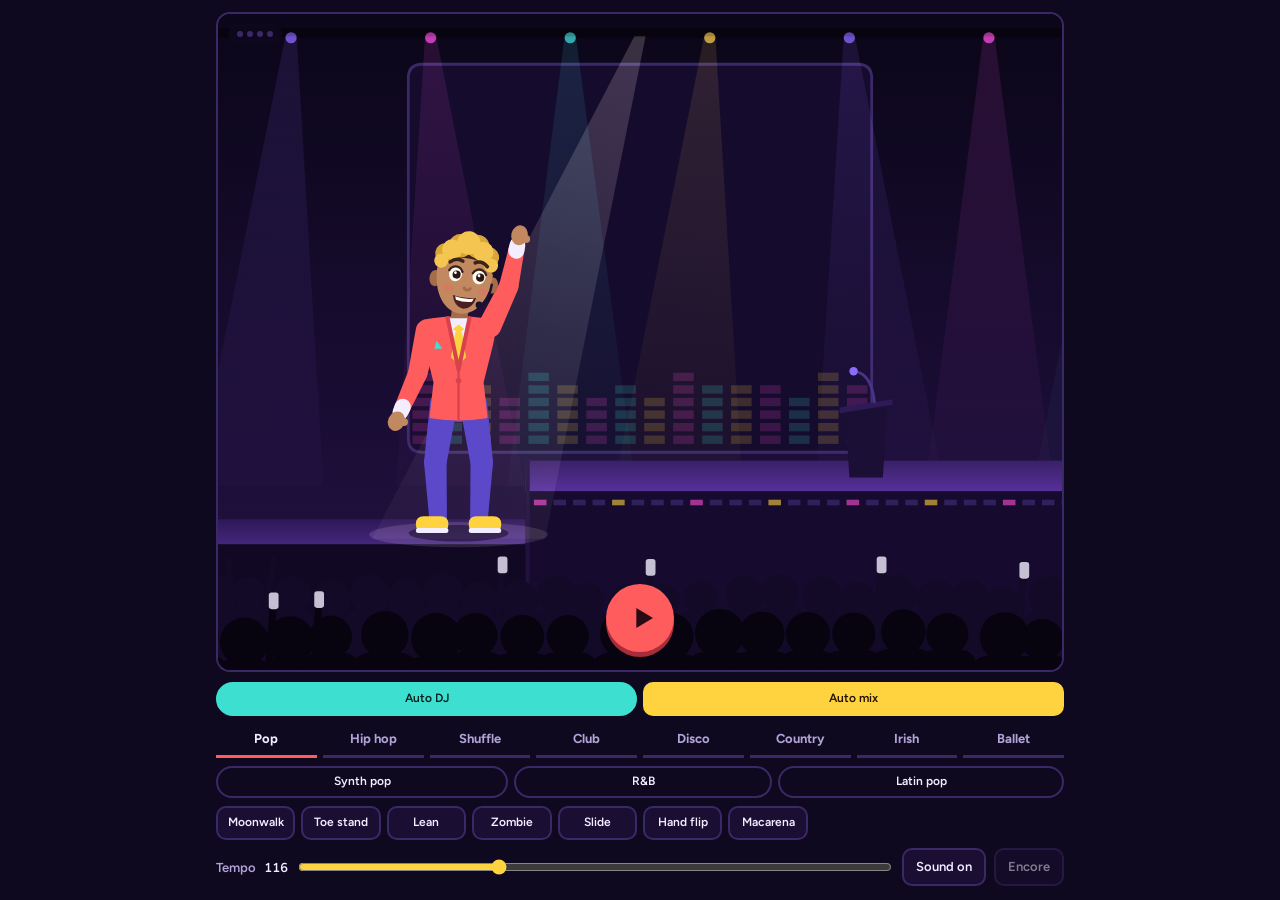
==== commit 8f2a0797: "Prepare the blog to move to den-run-ai.github.io Adds a 404 page that forwards old /den-run-ai.io/ l" ====
--- a/ceo-keynote-dance/index.html
+++ b/ceo-keynote-dance/index.html
@@ -4,7 +4,7 @@
 <meta charset="utf-8">
 <meta name="viewport" content="width=device-width, initial-scale=1">
 <title>Dance Stage</title>
-<link rel="canonical" href="https://den-run-ai.github.io/den-run-ai.io/dance/">
+<link rel="canonical" href="https://den-run-ai.github.io/dance/">
 <meta http-equiv="refresh" content="0; url=../dance/">
 <script>location.replace('../dance/' + location.hash);</script>
 <style>body{margin:0;min-height:100vh;display:grid;place-items:center;background:#0F0920;font-family:system-ui,sans-serif}a{color:#F3EEFF}</style>
